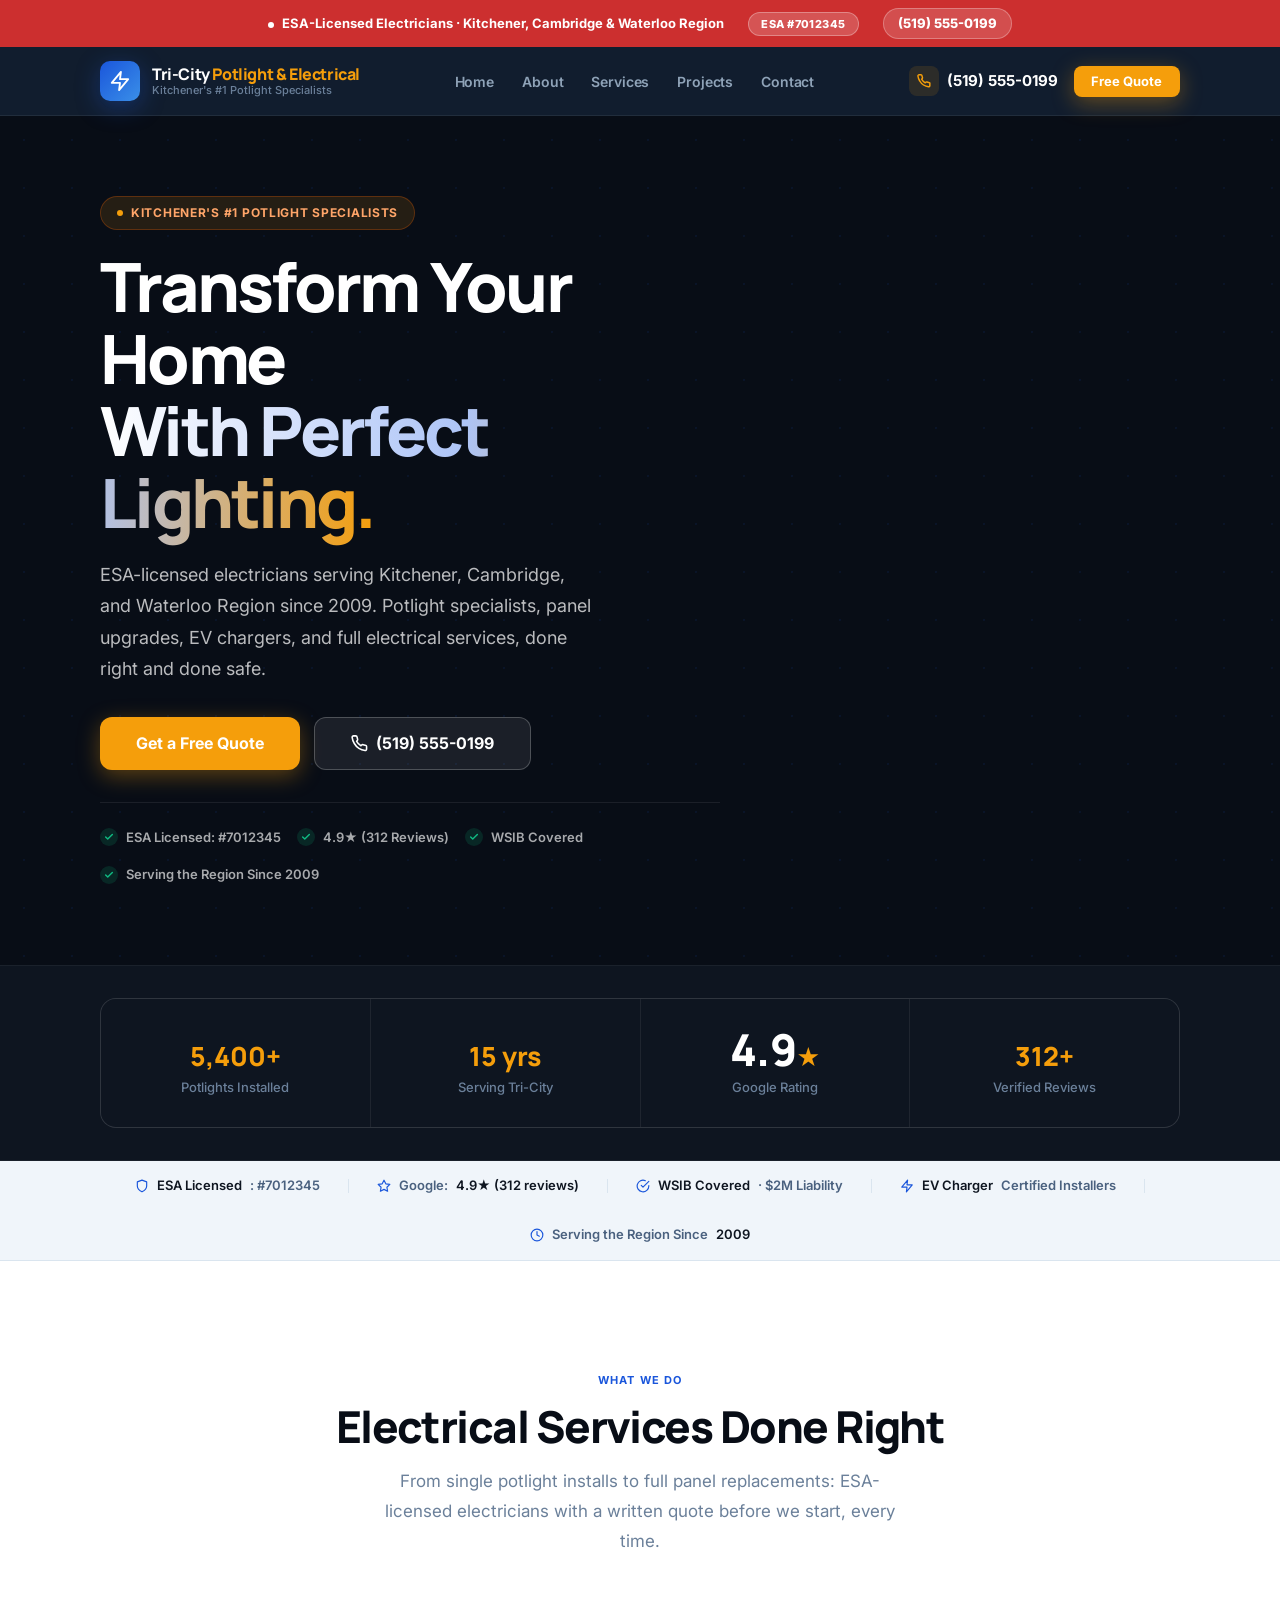
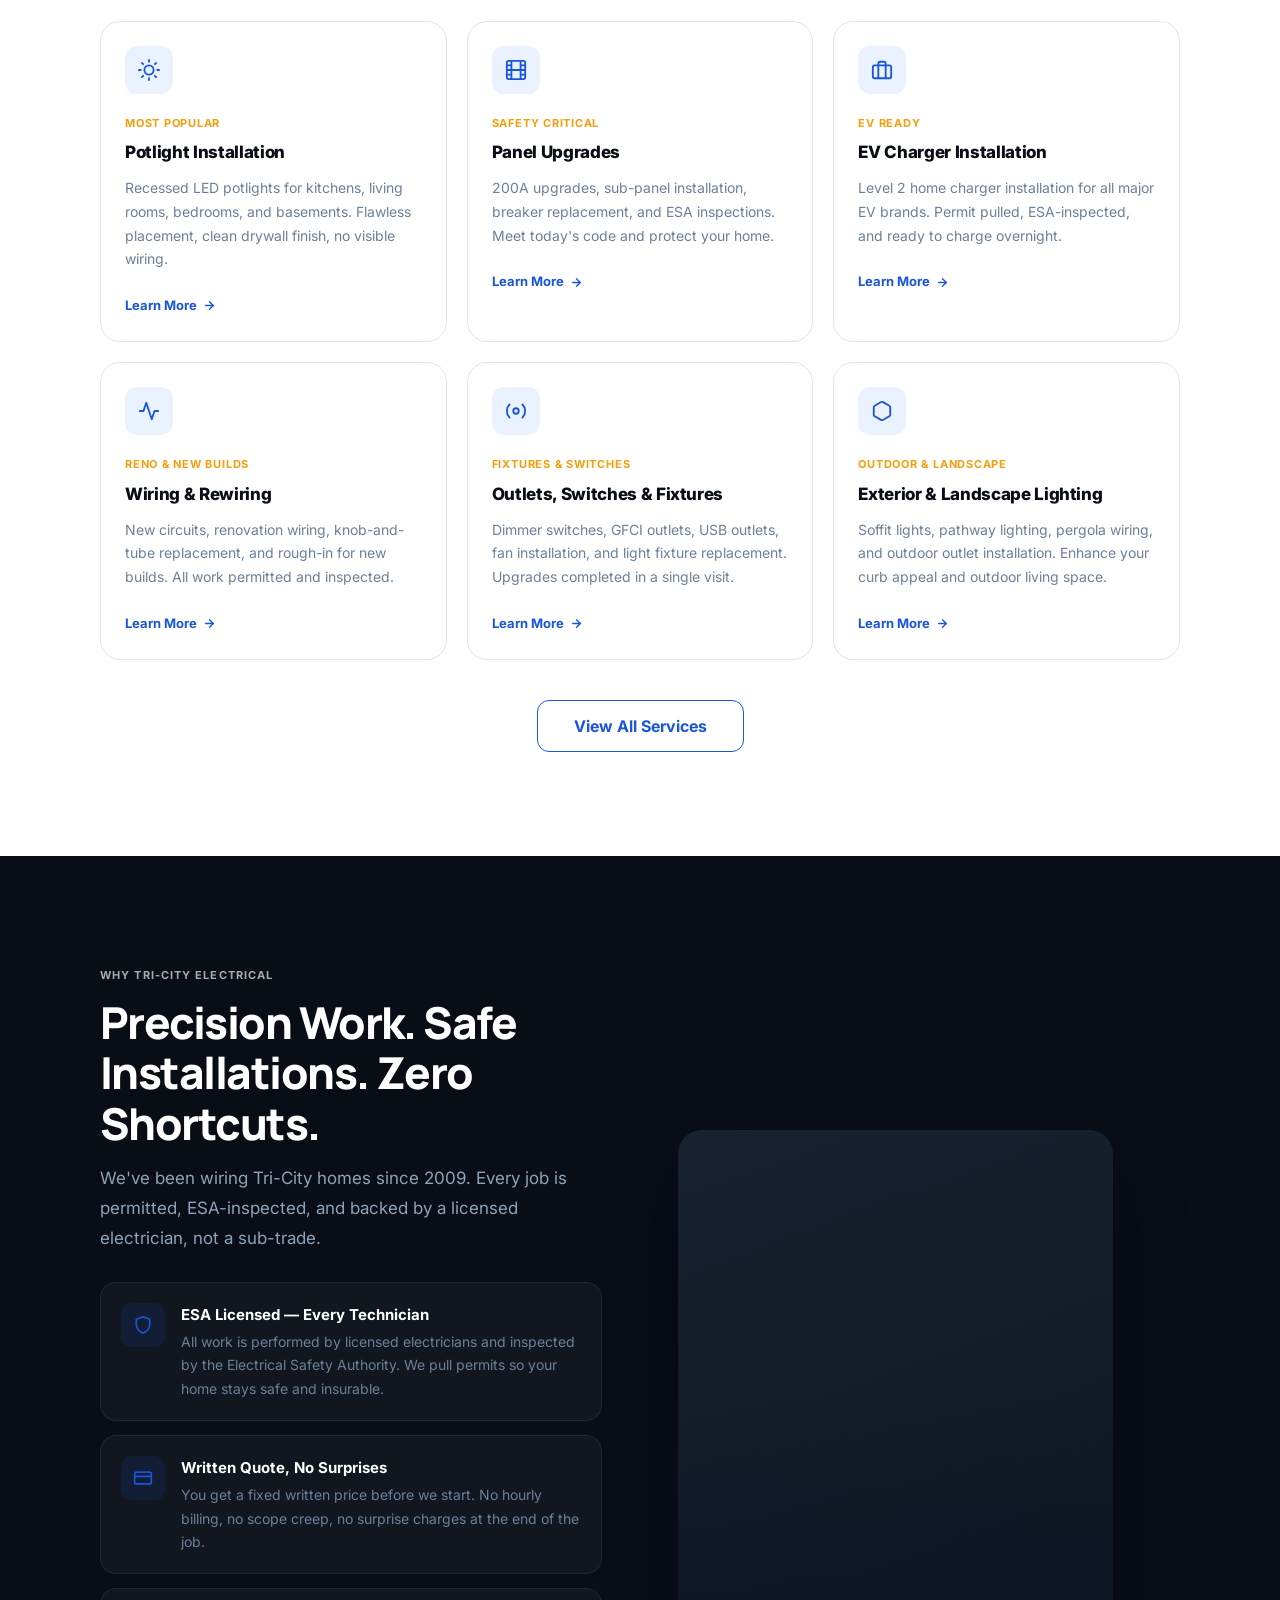
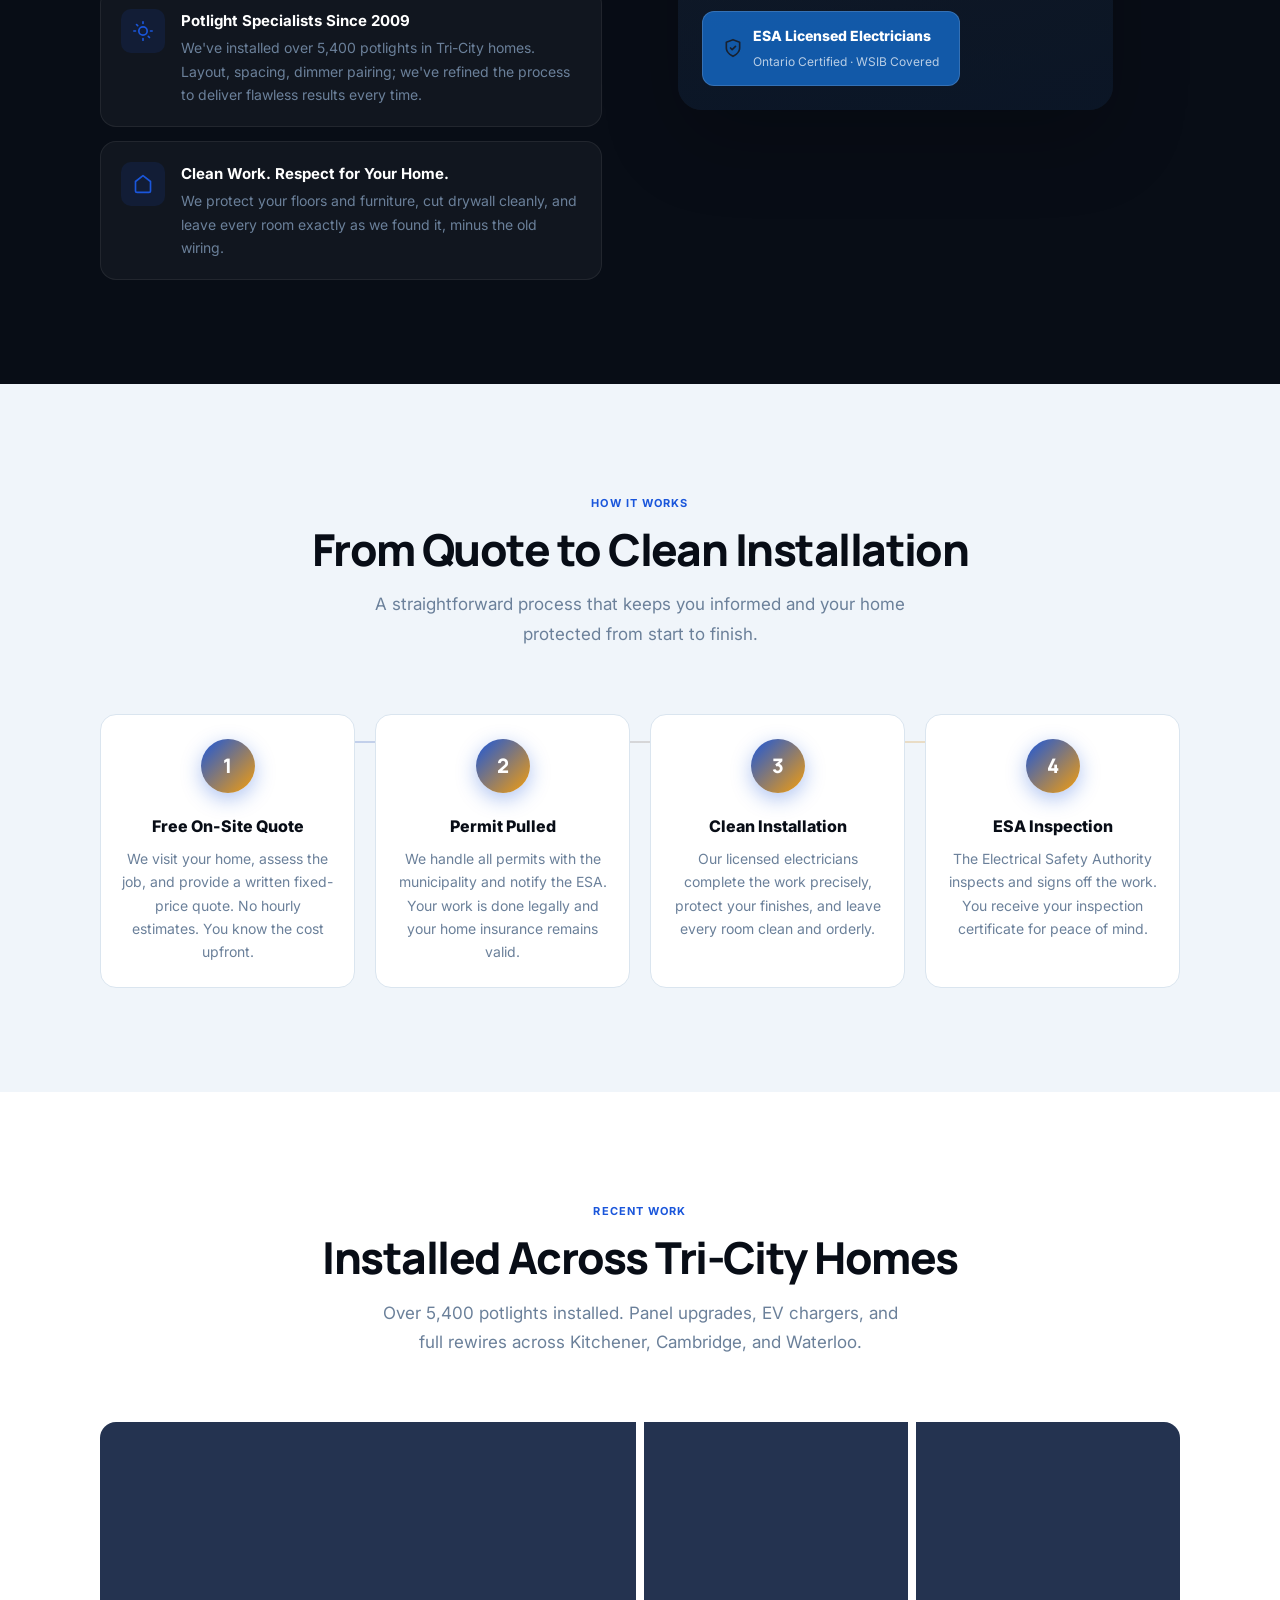
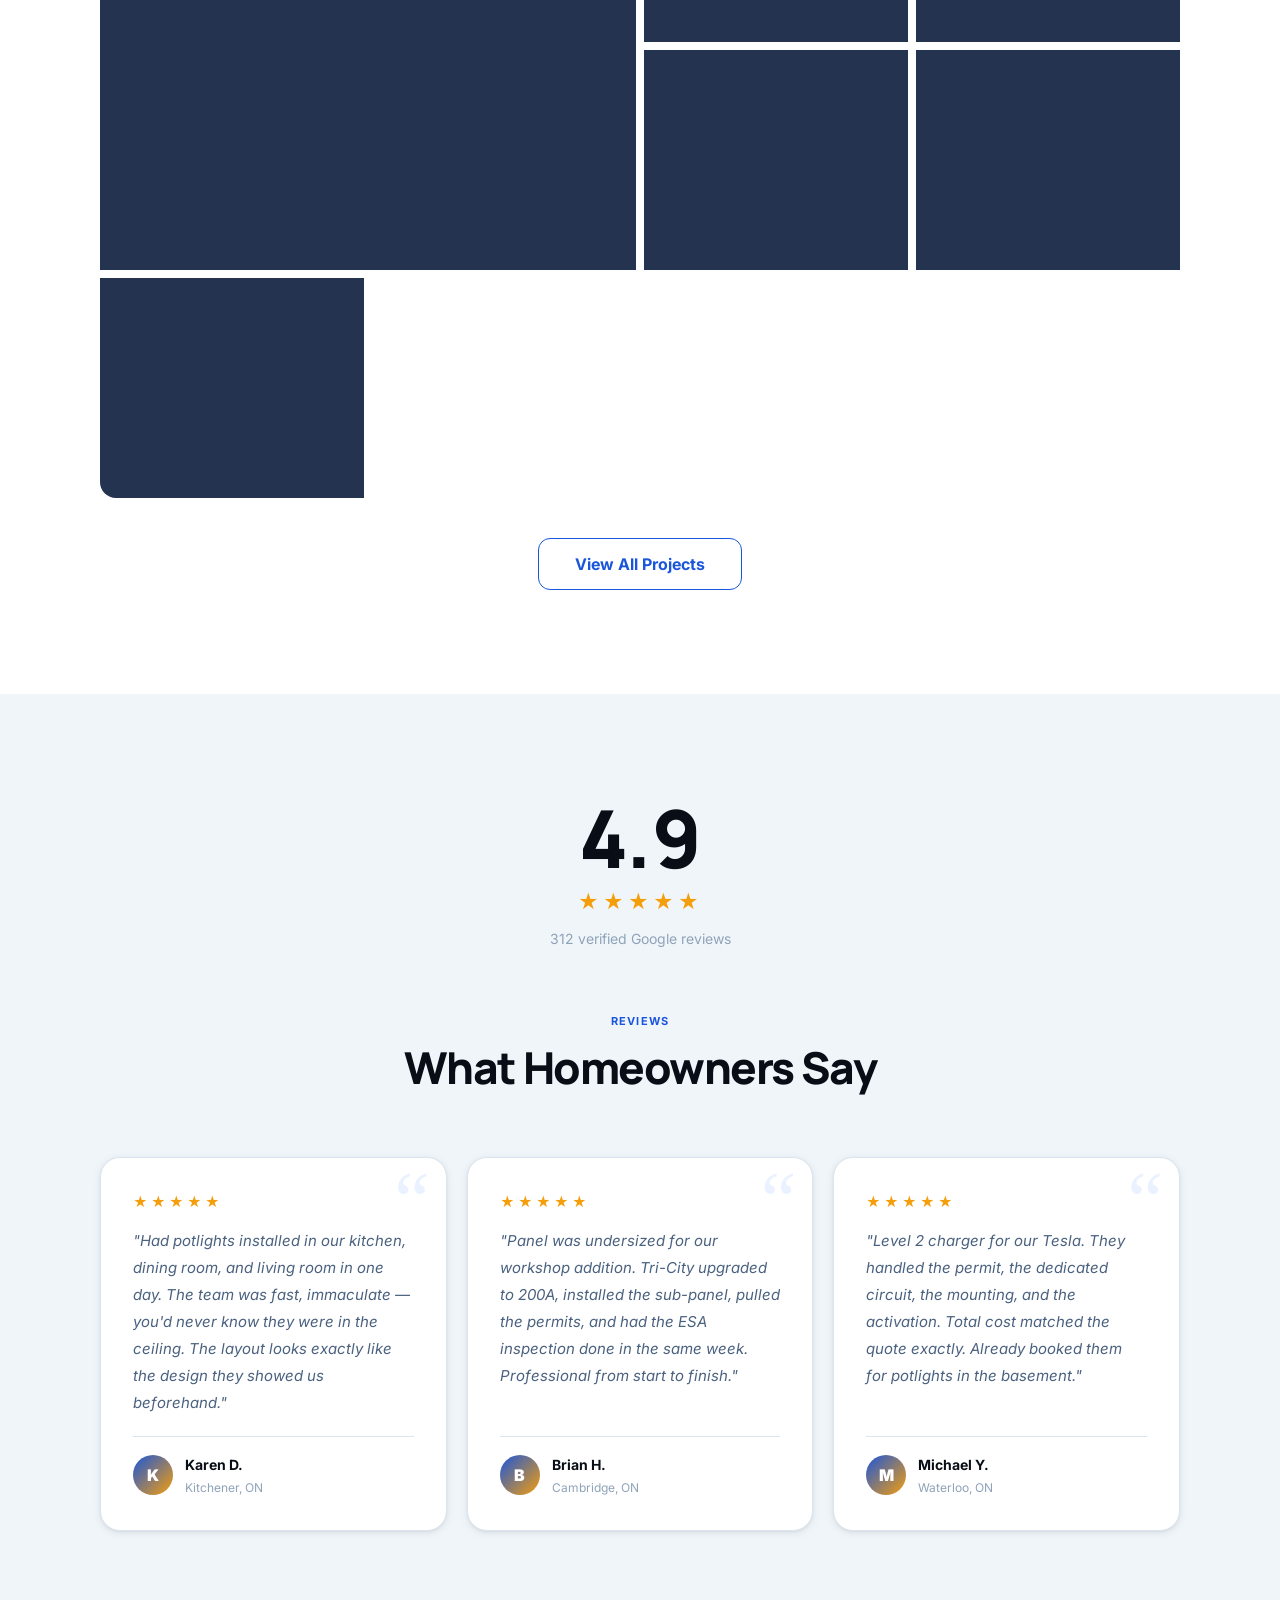
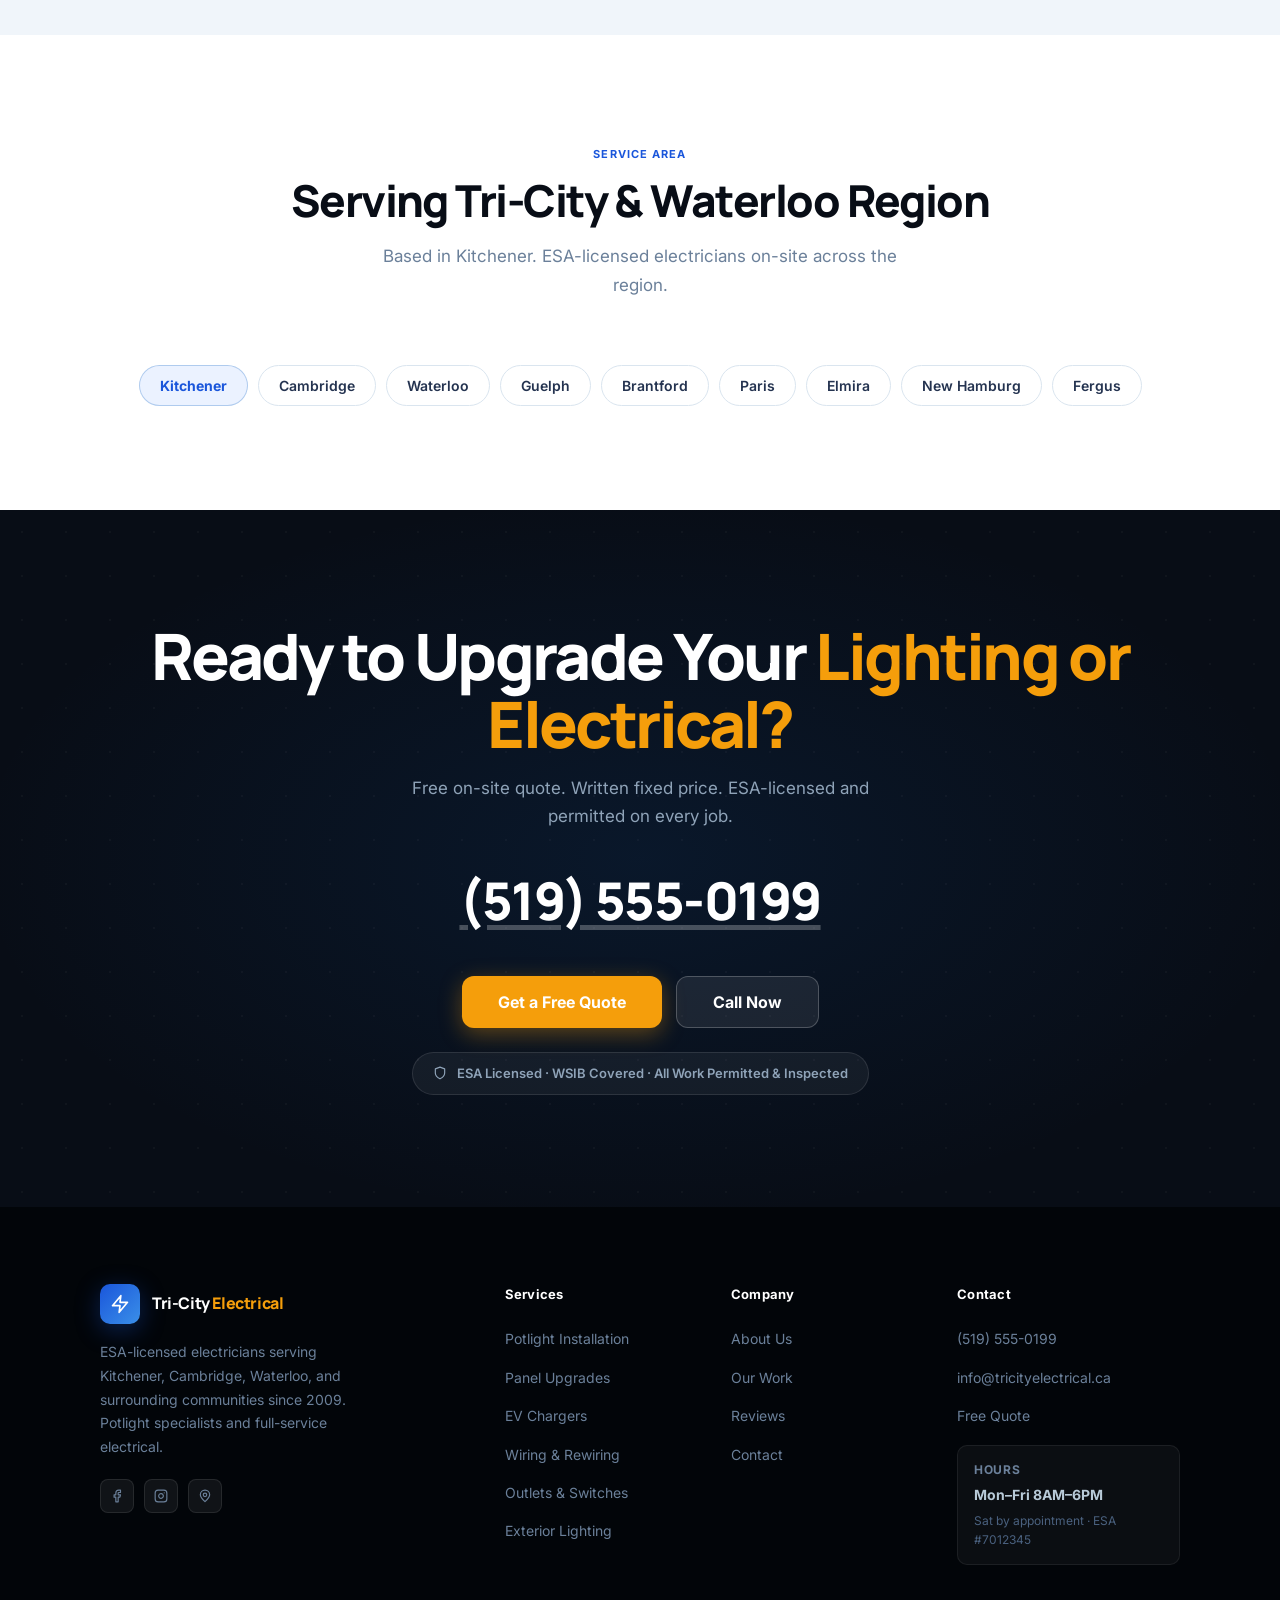
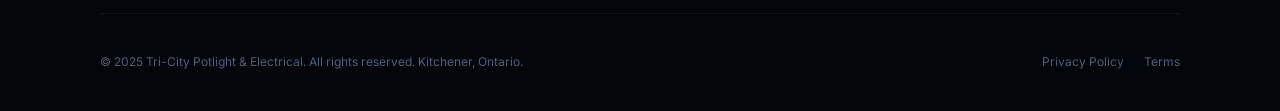
==== index.html @ fa6edc04 "content: reduce em dashes, remove cross-page duplicates" ====
<!DOCTYPE html>
<html lang="en">
<head>
  <meta charset="UTF-8" />
  <meta name="viewport" content="width=device-width, initial-scale=1.0" />
  <meta name="description" content="Tri-City Potlight &amp; Electrical — Kitchener's #1 potlight specialists. ESA-licensed electricians for potlights, panel upgrades, EV chargers, and wiring. Call (519) 555-0199." />
  <meta name="theme-color" content="#080D16" />
  <link rel="canonical" href="https://grandriverdigital.github.io/tri-city-electrical-demo/" />
  <title>Tri-City Potlight &amp; Electrical | Kitchener's #1 Potlight Specialists</title>
  <link rel="preconnect" href="https://fonts.googleapis.com" />
  <link rel="preconnect" href="https://fonts.gstatic.com" crossorigin />
  <link rel="preload" as="style" href="https://fonts.googleapis.com/css2?family=Manrope:wght@600;700;800;900&family=Inter:wght@400;500;600;700&display=swap" />
  <link rel="stylesheet" href="https://fonts.googleapis.com/css2?family=Manrope:wght@600;700;800;900&family=Inter:wght@400;500;600;700&display=swap" media="print" onload="this.media='all'" />
  <noscript><link rel="stylesheet" href="https://fonts.googleapis.com/css2?family=Manrope:wght@600;700;800;900&family=Inter:wght@400;500;600;700&display=swap" /></noscript>
  <link rel="stylesheet" href="styles.css" />
  <script type="application/ld+json">{"@context":"https://schema.org","@type":"Electrician","name":"Tri-City Potlight & Electrical","telephone":"(519) 555-0199","email":"info@tricityelectrical.ca","address":{"@type":"PostalAddress","addressLocality":"Kitchener","addressRegion":"ON","addressCountry":"CA"},"foundingDate":"2009","openingHours":"Mo-Fr 08:00-18:00","aggregateRating":{"@type":"AggregateRating","ratingValue":"4.9","reviewCount":"312","bestRating":"5"}}</script>
</head>
<body>
  <a href="#main" class="skip-link">Skip to main content</a>
  <div class="topbar" role="region" aria-label="Contact and certifications">
    <span><span class="topbar__dot" aria-hidden="true"></span><strong>ESA-Licensed Electricians · Kitchener, Cambridge &amp; Waterloo Region</strong></span>
    <span class="topbar__pill">ESA #7012345</span>
    <a href="tel:5195550199" class="topbar__link">(519) 555-0199</a>
  </div>
  <header class="header" id="header">
    <div class="container header__inner">
      <a href="./" class="logo" aria-label="Tri-City Potlight & Electrical — home">
        <div class="logo__mark" aria-hidden="true">
          <svg width="22" height="22" viewBox="0 0 24 24" fill="none" stroke="currentColor" stroke-width="2" stroke-linecap="round" stroke-linejoin="round"><polygon points="13 2 3 14 12 14 11 22 21 10 12 10 13 2"/></svg>
        </div>
        <div class="logo__text">
          <div class="logo__name">Tri-City <span>Potlight &amp; Electrical</span></div>
          <div class="logo__tagline">Kitchener's #1 Potlight Specialists</div>
        </div>
      </a>
      <nav class="nav" id="nav" aria-label="Main navigation">
        <ul class="nav__list" role="list">
          <li><a href="./" class="nav__link">Home</a></li>
          <li><a href="about/" class="nav__link">About</a></li>
          <li><a href="services/" class="nav__link">Services</a></li>
          <li><a href="projects/" class="nav__link">Projects</a></li>
          <li><a href="contact/" class="nav__link">Contact</a></li>
        </ul>
        <a href="contact/" class="nav__mobile-cta">Get a Free Quote</a>
      </nav>
      <div class="header__right">
        <a href="tel:5195550199" class="header__phone">
          <span class="header__phone-icon" aria-hidden="true"><svg width="14" height="14" viewBox="0 0 24 24" fill="none" stroke="currentColor" stroke-width="2.5" stroke-linecap="round" stroke-linejoin="round"><path d="M22 16.92v3a2 2 0 0 1-2.18 2 19.79 19.79 0 0 1-8.63-3.07A19.5 19.5 0 0 1 4.69 12 19.79 19.79 0 0 1 1.61 3.44 2 2 0 0 1 3.6 1.27h3a2 2 0 0 1 2 1.72c.127.96.361 1.9.7 2.81a2 2 0 0 1-.45 2.11L7.91 8.94a16 16 0 0 0 6.16 6.16l.94-.94a2 2 0 0 1 2.11-.45c.907.339 1.85.573 2.81.7A2 2 0 0 1 22 16.92z"/></svg></span>
          (519) 555-0199
        </a>
        <a href="contact/" class="btn btn--accent btn--sm">Free Quote</a>
      </div>
      <button class="nav-toggle" id="navToggle" aria-label="Open navigation" aria-expanded="false" aria-controls="nav">
        <span class="nav-toggle__bar"></span><span class="nav-toggle__bar"></span><span class="nav-toggle__bar"></span>
      </button>
    </div>
  </header>

  <main id="main">

    <!-- HERO -->
    <section aria-labelledby="hero-h" style="position:relative;min-height:clamp(560px,88vh,820px);display:flex;align-items:center;overflow:hidden;">
      <div style="position:absolute;inset:0;background:var(--ink-900);">
        <img src="https://images.unsplash.com/photo-1565193566173-7a0ee3dbe261?auto=format&fit=crop&w=1600&q=80" alt="Modern kitchen with recessed potlights installed" style="width:100%;height:100%;object-fit:cover;opacity:.35;" loading="eager" fetchpriority="high" onerror="this.style.display='none'" />
        <div style="position:absolute;inset:0;background:linear-gradient(90deg,rgba(8,13,22,.95) 0%,rgba(8,13,22,.65) 55%,rgba(8,13,22,.28) 100%),linear-gradient(0deg,rgba(8,13,22,.8) 0%,transparent 50%);"></div>
        <div style="position:absolute;inset:0;background-image:radial-gradient(circle,rgba(26,86,219,.09) 1px,transparent 1px);background-size:48px 48px;"></div>
      </div>
      <div class="container" style="position:relative;z-index:2;padding-block:clamp(3rem,8vw,5rem);width:100%;">
        <div style="max-width:620px;">
          <div class="page-hero__badge ha t1">
            <span style="width:6px;height:6px;background:var(--a);border-radius:50%;display:inline-block;" aria-hidden="true"></span>
            Kitchener's #1 Potlight Specialists
          </div>
          <h1 id="hero-h" class="ha t2" style="font-family:var(--fd);font-size:clamp(2.25rem,5.8vw,4.25rem);font-weight:900;color:#fff;line-height:1.06;letter-spacing:-.04em;margin-bottom:1.25rem;">
            Transform Your Home<br>
            <span style="background:linear-gradient(90deg,#fff 0%,#adc4f7 55%,var(--a) 100%);-webkit-background-clip:text;-webkit-text-fill-color:transparent;background-clip:text;">With Perfect Lighting.</span>
          </h1>
          <p class="ha t3" style="font-size:clamp(1rem,2vw,1.125rem);color:rgba(255,255,255,.72);line-height:1.75;max-width:500px;margin-bottom:2rem;">ESA-licensed electricians serving Kitchener, Cambridge, and Waterloo Region since 2009. Potlight specialists, panel upgrades, EV chargers, and full electrical services, done right and done safe.</p>
          <div class="ha t4 hero__ctas" style="display:flex;flex-wrap:wrap;gap:.875rem;margin-bottom:2rem;">
            <a href="contact/" class="btn btn--accent btn--lg">Get a Free Quote</a>
            <a href="tel:5195550199" class="btn btn--ghost btn--lg">
              <svg width="17" height="17" viewBox="0 0 24 24" fill="none" stroke="currentColor" stroke-width="2.2" stroke-linecap="round" stroke-linejoin="round" aria-hidden="true"><path d="M22 16.92v3a2 2 0 0 1-2.18 2 19.79 19.79 0 0 1-8.63-3.07A19.5 19.5 0 0 1 4.69 12 19.79 19.79 0 0 1 1.61 3.44 2 2 0 0 1 3.6 1.27h3a2 2 0 0 1 2 1.72c.127.96.361 1.9.7 2.81a2 2 0 0 1-.45 2.11L7.91 8.94a16 16 0 0 0 6.16 6.16l.94-.94a2 2 0 0 1 2.11-.45c.907.339 1.85.573 2.81.7A2 2 0 0 1 22 16.92z"/></svg>
              (519) 555-0199
            </a>
          </div>
          <div class="ha t5" style="display:flex;flex-wrap:wrap;gap:1rem;padding-top:1.5rem;border-top:1px solid rgba(255,255,255,.08);">
            <span style="display:flex;align-items:center;gap:.5rem;font-size:.8125rem;font-weight:600;color:rgba(255,255,255,.65);"><span style="width:18px;height:18px;background:rgba(16,185,129,.15);border-radius:50%;display:flex;align-items:center;justify-content:center;flex-shrink:0;" aria-hidden="true"><svg width="10" height="10" viewBox="0 0 24 24" fill="none" stroke="var(--green)" stroke-width="3.5" stroke-linecap="round" stroke-linejoin="round"><polyline points="20 6 9 17 4 12"/></svg></span>ESA Licensed: #7012345</span>
            <span style="display:flex;align-items:center;gap:.5rem;font-size:.8125rem;font-weight:600;color:rgba(255,255,255,.65);"><span style="width:18px;height:18px;background:rgba(16,185,129,.15);border-radius:50%;display:flex;align-items:center;justify-content:center;flex-shrink:0;" aria-hidden="true"><svg width="10" height="10" viewBox="0 0 24 24" fill="none" stroke="var(--green)" stroke-width="3.5" stroke-linecap="round" stroke-linejoin="round"><polyline points="20 6 9 17 4 12"/></svg></span>4.9&#9733; (312 Reviews)</span>
            <span style="display:flex;align-items:center;gap:.5rem;font-size:.8125rem;font-weight:600;color:rgba(255,255,255,.65);"><span style="width:18px;height:18px;background:rgba(16,185,129,.15);border-radius:50%;display:flex;align-items:center;justify-content:center;flex-shrink:0;" aria-hidden="true"><svg width="10" height="10" viewBox="0 0 24 24" fill="none" stroke="var(--green)" stroke-width="3.5" stroke-linecap="round" stroke-linejoin="round"><polyline points="20 6 9 17 4 12"/></svg></span>WSIB Covered</span>
            <span style="display:flex;align-items:center;gap:.5rem;font-size:.8125rem;font-weight:600;color:rgba(255,255,255,.65);"><span style="width:18px;height:18px;background:rgba(16,185,129,.15);border-radius:50%;display:flex;align-items:center;justify-content:center;flex-shrink:0;" aria-hidden="true"><svg width="10" height="10" viewBox="0 0 24 24" fill="none" stroke="var(--green)" stroke-width="3.5" stroke-linecap="round" stroke-linejoin="round"><polyline points="20 6 9 17 4 12"/></svg></span>Serving the Region Since 2009</span>
          </div>
        </div>
      </div>
    </section>

    <!-- STATS -->
    <div class="stats-bar" role="region" aria-label="Company statistics">
      <div class="container">
        <div class="stats-grid">
          <div class="stat-box"><div class="stat-num"><span data-count="5400" data-suffix="+">5,400+</span></div><div class="stat-label">Potlights Installed</div></div>
          <div class="stat-box"><div class="stat-num"><span data-count="15" data-suffix=" yrs">15 yrs</span></div><div class="stat-label">Serving Tri-City</div></div>
          <div class="stat-box"><div class="stat-num">4.9<span>&#9733;</span></div><div class="stat-label">Google Rating</div></div>
          <div class="stat-box"><div class="stat-num"><span data-count="312" data-suffix="+">312+</span></div><div class="stat-label">Verified Reviews</div></div>
        </div>
      </div>
    </div>

    <!-- TRUST BAR -->
    <div class="trust-bar" role="region" aria-label="Certifications">
      <div class="trust-bar__items">
        <div class="trust-item"><span class="trust-item__icon" aria-hidden="true"><svg width="14" height="14" viewBox="0 0 24 24" fill="none" stroke="currentColor" stroke-width="2" stroke-linecap="round" stroke-linejoin="round"><path d="M12 22s8-4 8-10V5l-8-3-8 3v7c0 6 8 10 8 10z"/></svg></span><em>ESA Licensed</em>: #7012345</div>
        <div class="trust-sep" aria-hidden="true"></div>
        <div class="trust-item"><span class="trust-item__icon" aria-hidden="true"><svg width="14" height="14" viewBox="0 0 24 24" fill="none" stroke="currentColor" stroke-width="2" stroke-linecap="round" stroke-linejoin="round"><polygon points="12 2 15.09 8.26 22 9.27 17 14.14 18.18 21.02 12 17.77 5.82 21.02 7 14.14 2 9.27 8.91 8.26 12 2"/></svg></span>Google: <em>4.9&#9733; (312 reviews)</em></div>
        <div class="trust-sep" aria-hidden="true"></div>
        <div class="trust-item"><span class="trust-item__icon" aria-hidden="true"><svg width="14" height="14" viewBox="0 0 24 24" fill="none" stroke="currentColor" stroke-width="2" stroke-linecap="round" stroke-linejoin="round"><path d="M22 11.08V12a10 10 0 1 1-5.93-9.14"/><polyline points="22 4 12 14.01 9 11.01"/></svg></span><em>WSIB Covered</em> · $2M Liability</div>
        <div class="trust-sep" aria-hidden="true"></div>
        <div class="trust-item"><span class="trust-item__icon" aria-hidden="true"><svg width="14" height="14" viewBox="0 0 24 24" fill="none" stroke="currentColor" stroke-width="2" stroke-linecap="round" stroke-linejoin="round"><polygon points="13 2 3 14 12 14 11 22 21 10 12 10 13 2"/></svg></span><em>EV Charger</em> Certified Installers</div>
        <div class="trust-sep" aria-hidden="true"></div>
        <div class="trust-item"><span class="trust-item__icon" aria-hidden="true"><svg width="14" height="14" viewBox="0 0 24 24" fill="none" stroke="currentColor" stroke-width="2" stroke-linecap="round" stroke-linejoin="round"><circle cx="12" cy="12" r="10"/><polyline points="12 6 12 12 16 14"/></svg></span>Serving the Region Since <em>2009</em></div>
      </div>
    </div>

    <!-- SERVICES PREVIEW -->
    <section class="section" aria-labelledby="svc-h">
      <div class="container">
        <div class="section-header sr">
          <div class="eyebrow">What We Do</div>
          <h2 class="section-heading" id="svc-h">Electrical Services Done Right</h2>
          <p class="section-sub section-sub--center">From single potlight installs to full panel replacements: ESA-licensed electricians with a written quote before we start, every time.</p>
        </div>
        <div class="services-grid" role="list">
          <div class="svc-card sr d1" role="listitem"><div class="svc-card__body">
            <div class="svc-card__icon" aria-hidden="true"><svg width="22" height="22" viewBox="0 0 24 24" fill="none" stroke="currentColor" stroke-width="2" stroke-linecap="round" stroke-linejoin="round"><circle cx="12" cy="12" r="5"/><path d="M12 1v2M12 21v2M4.22 4.22l1.42 1.42M18.36 18.36l1.42 1.42M1 12h2M21 12h2M4.22 19.78l1.42-1.42M18.36 5.64l1.42-1.42"/></svg></div>
            <div class="svc-card__badge">Most Popular</div>
            <h3>Potlight Installation</h3>
            <p>Recessed LED potlights for kitchens, living rooms, bedrooms, and basements. Flawless placement, clean drywall finish, no visible wiring.</p>
            <a href="services/#potlights" class="svc-card__link">Learn More <svg width="13" height="13" viewBox="0 0 24 24" fill="none" stroke="currentColor" stroke-width="2.5" stroke-linecap="round" stroke-linejoin="round" aria-hidden="true"><line x1="5" y1="12" x2="19" y2="12"/><polyline points="12 5 19 12 12 19"/></svg></a>
          </div></div>
          <div class="svc-card sr d2" role="listitem"><div class="svc-card__body">
            <div class="svc-card__icon" aria-hidden="true"><svg width="22" height="22" viewBox="0 0 24 24" fill="none" stroke="currentColor" stroke-width="2" stroke-linecap="round" stroke-linejoin="round"><rect x="2" y="2" width="20" height="20" rx="2"/><path d="M7 2v20M17 2v20M2 12h20M2 7h5M17 7h5M2 17h5M17 17h5"/></svg></div>
            <div class="svc-card__badge">Safety Critical</div>
            <h3>Panel Upgrades</h3>
            <p>200A upgrades, sub-panel installation, breaker replacement, and ESA inspections. Meet today's code and protect your home.</p>
            <a href="services/#panels" class="svc-card__link">Learn More <svg width="13" height="13" viewBox="0 0 24 24" fill="none" stroke="currentColor" stroke-width="2.5" stroke-linecap="round" stroke-linejoin="round" aria-hidden="true"><line x1="5" y1="12" x2="19" y2="12"/><polyline points="12 5 19 12 12 19"/></svg></a>
          </div></div>
          <div class="svc-card sr d3" role="listitem"><div class="svc-card__body">
            <div class="svc-card__icon" aria-hidden="true"><svg width="22" height="22" viewBox="0 0 24 24" fill="none" stroke="currentColor" stroke-width="2" stroke-linecap="round" stroke-linejoin="round"><rect x="2" y="7" width="20" height="14" rx="2"/><path d="M16 21V5a2 2 0 0 0-2-2h-4a2 2 0 0 0-2 2v16"/></svg></div>
            <div class="svc-card__badge">EV Ready</div>
            <h3>EV Charger Installation</h3>
            <p>Level 2 home charger installation for all major EV brands. Permit pulled, ESA-inspected, and ready to charge overnight.</p>
            <a href="services/#ev-chargers" class="svc-card__link">Learn More <svg width="13" height="13" viewBox="0 0 24 24" fill="none" stroke="currentColor" stroke-width="2.5" stroke-linecap="round" stroke-linejoin="round" aria-hidden="true"><line x1="5" y1="12" x2="19" y2="12"/><polyline points="12 5 19 12 12 19"/></svg></a>
          </div></div>
          <div class="svc-card sr d1" role="listitem"><div class="svc-card__body">
            <div class="svc-card__icon" aria-hidden="true"><svg width="22" height="22" viewBox="0 0 24 24" fill="none" stroke="currentColor" stroke-width="2" stroke-linecap="round" stroke-linejoin="round"><polyline points="22 12 18 12 15 21 9 3 6 12 2 12"/></svg></div>
            <div class="svc-card__badge">Reno &amp; New Builds</div>
            <h3>Wiring &amp; Rewiring</h3>
            <p>New circuits, renovation wiring, knob-and-tube replacement, and rough-in for new builds. All work permitted and inspected.</p>
            <a href="services/#wiring" class="svc-card__link">Learn More <svg width="13" height="13" viewBox="0 0 24 24" fill="none" stroke="currentColor" stroke-width="2.5" stroke-linecap="round" stroke-linejoin="round" aria-hidden="true"><line x1="5" y1="12" x2="19" y2="12"/><polyline points="12 5 19 12 12 19"/></svg></a>
          </div></div>
          <div class="svc-card sr d2" role="listitem"><div class="svc-card__body">
            <div class="svc-card__icon" aria-hidden="true"><svg width="22" height="22" viewBox="0 0 24 24" fill="none" stroke="currentColor" stroke-width="2" stroke-linecap="round" stroke-linejoin="round"><circle cx="12" cy="12" r="3"/><path d="M19.07 4.93a10 10 0 0 1 0 14.14M4.93 4.93a10 10 0 0 0 0 14.14"/></svg></div>
            <div class="svc-card__badge">Fixtures &amp; Switches</div>
            <h3>Outlets, Switches &amp; Fixtures</h3>
            <p>Dimmer switches, GFCI outlets, USB outlets, fan installation, and light fixture replacement. Upgrades completed in a single visit.</p>
            <a href="services/#outlets" class="svc-card__link">Learn More <svg width="13" height="13" viewBox="0 0 24 24" fill="none" stroke="currentColor" stroke-width="2.5" stroke-linecap="round" stroke-linejoin="round" aria-hidden="true"><line x1="5" y1="12" x2="19" y2="12"/><polyline points="12 5 19 12 12 19"/></svg></a>
          </div></div>
          <div class="svc-card sr d3" role="listitem"><div class="svc-card__body">
            <div class="svc-card__icon" aria-hidden="true"><svg width="22" height="22" viewBox="0 0 24 24" fill="none" stroke="currentColor" stroke-width="2" stroke-linecap="round" stroke-linejoin="round"><path d="M21 16V8a2 2 0 0 0-1-1.73l-7-4a2 2 0 0 0-2 0l-7 4A2 2 0 0 0 3 8v8a2 2 0 0 0 1 1.73l7 4a2 2 0 0 0 2 0l7-4A2 2 0 0 0 21 16z"/></svg></div>
            <div class="svc-card__badge">Outdoor &amp; Landscape</div>
            <h3>Exterior &amp; Landscape Lighting</h3>
            <p>Soffit lights, pathway lighting, pergola wiring, and outdoor outlet installation. Enhance your curb appeal and outdoor living space.</p>
            <a href="services/#exterior" class="svc-card__link">Learn More <svg width="13" height="13" viewBox="0 0 24 24" fill="none" stroke="currentColor" stroke-width="2.5" stroke-linecap="round" stroke-linejoin="round" aria-hidden="true"><line x1="5" y1="12" x2="19" y2="12"/><polyline points="12 5 19 12 12 19"/></svg></a>
          </div></div>
        </div>
        <div style="text-align:center;margin-top:2.5rem;" class="sr">
          <a href="services/" class="btn btn--outline btn--lg">View All Services</a>
        </div>
      </div>
    </section>

    <!-- WHY US -->
    <section class="section section--dark" aria-labelledby="why-h">
      <div class="container">
        <div class="why-grid">
          <div>
            <div class="eyebrow eyebrow--lt">Why Tri-City Electrical</div>
            <h2 class="section-heading section-heading--lt sr" id="why-h">Precision Work. Safe Installations. Zero Shortcuts.</h2>
            <p class="section-sub section-sub--lt sr">We've been wiring Tri-City homes since 2009. Every job is permitted, ESA-inspected, and backed by a licensed electrician, not a sub-trade.</p>
            <div class="why-feats" role="list">
              <div class="why-feat sr d1" role="listitem"><div class="why-feat__icon" aria-hidden="true"><svg width="20" height="20" viewBox="0 0 24 24" fill="none" stroke="currentColor" stroke-width="2" stroke-linecap="round" stroke-linejoin="round"><path d="M12 22s8-4 8-10V5l-8-3-8 3v7c0 6 8 10 8 10z"/></svg></div><div><h4>ESA Licensed — Every Technician</h4><p>All work is performed by licensed electricians and inspected by the Electrical Safety Authority. We pull permits so your home stays safe and insurable.</p></div></div>
              <div class="why-feat sr d2" role="listitem"><div class="why-feat__icon" aria-hidden="true"><svg width="20" height="20" viewBox="0 0 24 24" fill="none" stroke="currentColor" stroke-width="2" stroke-linecap="round" stroke-linejoin="round"><rect x="2" y="5" width="20" height="14" rx="2"/><line x1="2" y1="10" x2="22" y2="10"/></svg></div><div><h4>Written Quote, No Surprises</h4><p>You get a fixed written price before we start. No hourly billing, no scope creep, no surprise charges at the end of the job.</p></div></div>
              <div class="why-feat sr d3" role="listitem"><div class="why-feat__icon" aria-hidden="true"><svg width="20" height="20" viewBox="0 0 24 24" fill="none" stroke="currentColor" stroke-width="2" stroke-linecap="round" stroke-linejoin="round"><circle cx="12" cy="12" r="5"/><path d="M12 1v2M12 21v2M4.22 4.22l1.42 1.42M18.36 18.36l1.42 1.42M1 12h2M21 12h2"/></svg></div><div><h4>Potlight Specialists Since 2009</h4><p>We've installed over 5,400 potlights in Tri-City homes. Layout, spacing, dimmer pairing; we've refined the process to deliver flawless results every time.</p></div></div>
              <div class="why-feat sr d4" role="listitem"><div class="why-feat__icon" aria-hidden="true"><svg width="20" height="20" viewBox="0 0 24 24" fill="none" stroke="currentColor" stroke-width="2" stroke-linecap="round" stroke-linejoin="round"><path d="M3 9l9-7 9 7v11a2 2 0 0 1-2 2H5a2 2 0 0 1-2-2z"/></svg></div><div><h4>Clean Work. Respect for Your Home.</h4><p>We protect your floors and furniture, cut drywall cleanly, and leave every room exactly as we found it, minus the old wiring.</p></div></div>
            </div>
          </div>
          <div class="why-img sr">
            <img src="https://images.unsplash.com/photo-1621905252507-b35492cc74b4?auto=format&fit=crop&w=700&q=80" alt="Tri-City electrician installing potlights" loading="lazy" onerror="this.style.display='none'" />
            <div class="why-img__overlay" aria-hidden="true"></div>
            <div class="why-img__foot">
              <div class="cred-badge">
                <svg width="20" height="20" viewBox="0 0 24 24" fill="none" stroke="currentColor" stroke-width="2" stroke-linecap="round" stroke-linejoin="round" aria-hidden="true"><path d="M12 22s8-4 8-10V5l-8-3-8 3v7c0 6 8 10 8 10z"/><polyline points="9 12 11 14 15 10"/></svg>
                <div><strong>ESA Licensed Electricians</strong><span>Ontario Certified · WSIB Covered</span></div>
              </div>
            </div>
          </div>
        </div>
      </div>
    </section>

    <!-- PROCESS -->
    <section class="section section--light" aria-labelledby="proc-h">
      <div class="container">
        <div class="section-header sr">
          <div class="eyebrow">How It Works</div>
          <h2 class="section-heading" id="proc-h">From Quote to Clean Installation</h2>
          <p class="section-sub section-sub--center">A straightforward process that keeps you informed and your home protected from start to finish.</p>
        </div>
        <div class="process-grid" role="list">
          <div class="proc-card sr d1" role="listitem"><div class="proc-card__num" aria-hidden="true">1</div><h4>Free On-Site Quote</h4><p>We visit your home, assess the job, and provide a written fixed-price quote. No hourly estimates. You know the cost upfront.</p></div>
          <div class="proc-card sr d2" role="listitem"><div class="proc-card__num" aria-hidden="true">2</div><h4>Permit Pulled</h4><p>We handle all permits with the municipality and notify the ESA. Your work is done legally and your home insurance remains valid.</p></div>
          <div class="proc-card sr d3" role="listitem"><div class="proc-card__num" aria-hidden="true">3</div><h4>Clean Installation</h4><p>Our licensed electricians complete the work precisely, protect your finishes, and leave every room clean and orderly.</p></div>
          <div class="proc-card sr d4" role="listitem"><div class="proc-card__num" aria-hidden="true">4</div><h4>ESA Inspection</h4><p>The Electrical Safety Authority inspects and signs off the work. You receive your inspection certificate for peace of mind.</p></div>
        </div>
      </div>
    </section>

    <!-- PROJECTS PREVIEW -->
    <section class="section" aria-labelledby="proj-h">
      <div class="container">
        <div class="section-header sr">
          <div class="eyebrow">Recent Work</div>
          <h2 class="section-heading" id="proj-h">Installed Across Tri-City Homes</h2>
          <p class="section-sub section-sub--center">Over 5,400 potlights installed. Panel upgrades, EV chargers, and full rewires across Kitchener, Cambridge, and Waterloo.</p>
        </div>
        <div class="gallery-grid sr" role="list" aria-label="Recent project photos">
          <div class="gallery-item g-wide g-tall" role="listitem"><img src="https://images.unsplash.com/photo-1565193566173-7a0ee3dbe261?auto=format&fit=crop&w=800&q=75" alt="Modern kitchen with recessed LED potlights" loading="lazy" onerror="this.closest('.gallery-item').style.background='var(--ink-600)';this.style.display='none'" /><div class="gallery-item__overlay" aria-hidden="true"><span class="gallery-item__tag">Kitchen Potlights</span></div></div>
          <div class="gallery-item" role="listitem"><img src="https://images.unsplash.com/photo-1558618666-fcd25c85cd64?auto=format&fit=crop&w=800&q=75" alt="Modern living room with recessed lighting" loading="lazy" onerror="this.closest('.gallery-item').style.background='var(--ink-600)';this.style.display='none'" /><div class="gallery-item__overlay" aria-hidden="true"><span class="gallery-item__tag">Living Room Lighting</span></div></div>
          <div class="gallery-item" role="listitem"><img src="https://images.unsplash.com/photo-1504328345606-18bbc8c9d7d1?auto=format&fit=crop&w=800&q=75" alt="Electrical panel upgrade" loading="lazy" onerror="this.closest('.gallery-item').style.background='var(--ink-600)';this.style.display='none'" /><div class="gallery-item__overlay" aria-hidden="true"><span class="gallery-item__tag">Panel Upgrade</span></div></div>
          <div class="gallery-item" role="listitem"><img src="https://images.unsplash.com/photo-1571170379706-e6e7d0b7e1cc?auto=format&fit=crop&w=800&q=75" alt="EV charger installed in garage" loading="lazy" onerror="this.closest('.gallery-item').style.background='var(--ink-600)';this.style.display='none'" /><div class="gallery-item__overlay" aria-hidden="true"><span class="gallery-item__tag">EV Charger Install</span></div></div>
          <div class="gallery-item" role="listitem"><img src="https://images.unsplash.com/photo-1556909114-f6e7ad7d3136?auto=format&fit=crop&w=800&q=75" alt="Dimmer switch and outlet installation" loading="lazy" onerror="this.closest('.gallery-item').style.background='var(--ink-600)';this.style.display='none'" /><div class="gallery-item__overlay" aria-hidden="true"><span class="gallery-item__tag">Smart Dimmer Install</span></div></div>
          <div class="gallery-item" role="listitem"><img src="https://images.unsplash.com/photo-1493809842364-78817add7ffb?auto=format&fit=crop&w=800&q=75" alt="Exterior soffit and landscape lighting" loading="lazy" onerror="this.closest('.gallery-item').style.background='var(--ink-600)';this.style.display='none'" /><div class="gallery-item__overlay" aria-hidden="true"><span class="gallery-item__tag">Exterior Lighting</span></div></div>
        </div>
        <div style="text-align:center;margin-top:2.5rem;" class="sr"><a href="projects/" class="btn btn--outline btn--lg">View All Projects</a></div>
      </div>
    </section>

    <!-- REVIEWS -->
    <section class="section section--light" aria-labelledby="rev-h">
      <div class="container">
        <div class="rev-agg sr"><div class="rev-agg__num">4.9</div><div class="rev-agg__stars" aria-hidden="true">&#9733;&#9733;&#9733;&#9733;&#9733;</div><div class="rev-agg__count">312 verified Google reviews</div></div>
        <div class="section-header sr"><div class="eyebrow">Reviews</div><h2 class="section-heading" id="rev-h">What Homeowners Say</h2></div>
        <div class="rev-grid" role="list">
          <div class="rev-card sr d1" role="listitem"><div class="rev-card__stars" aria-label="5 stars">&#9733;&#9733;&#9733;&#9733;&#9733;</div><p class="rev-card__text">"Had potlights installed in our kitchen, dining room, and living room in one day. The team was fast, immaculate — you'd never know they were in the ceiling. The layout looks exactly like the design they showed us beforehand."</p><div class="rev-card__author"><div class="rev-card__avatar" aria-hidden="true">K</div><div><div class="rev-card__name">Karen D.</div><div class="rev-card__loc">Kitchener, ON</div></div></div></div>
          <div class="rev-card sr d2" role="listitem"><div class="rev-card__stars" aria-label="5 stars">&#9733;&#9733;&#9733;&#9733;&#9733;</div><p class="rev-card__text">"Panel was undersized for our workshop addition. Tri-City upgraded to 200A, installed the sub-panel, pulled the permits, and had the ESA inspection done in the same week. Professional from start to finish."</p><div class="rev-card__author"><div class="rev-card__avatar" aria-hidden="true">B</div><div><div class="rev-card__name">Brian H.</div><div class="rev-card__loc">Cambridge, ON</div></div></div></div>
          <div class="rev-card sr d3" role="listitem"><div class="rev-card__stars" aria-label="5 stars">&#9733;&#9733;&#9733;&#9733;&#9733;</div><p class="rev-card__text">"Level 2 charger for our Tesla. They handled the permit, the dedicated circuit, the mounting, and the activation. Total cost matched the quote exactly. Already booked them for potlights in the basement."</p><div class="rev-card__author"><div class="rev-card__avatar" aria-hidden="true">M</div><div><div class="rev-card__name">Michael Y.</div><div class="rev-card__loc">Waterloo, ON</div></div></div></div>
        </div>
      </div>
    </section>

    <!-- SERVICE AREA -->
    <section class="section" aria-labelledby="area-h">
      <div class="container">
        <div class="section-header sr"><div class="eyebrow">Service Area</div><h2 class="section-heading" id="area-h">Serving Tri-City &amp; Waterloo Region</h2><p class="section-sub section-sub--center">Based in Kitchener. ESA-licensed electricians on-site across the region.</p></div>
        <div class="area-chips sr" role="list">
          <span class="area-chip area-chip--prime" role="listitem">Kitchener</span>
          <span class="area-chip" role="listitem">Cambridge</span>
          <span class="area-chip" role="listitem">Waterloo</span>
          <span class="area-chip" role="listitem">Guelph</span>
          <span class="area-chip" role="listitem">Brantford</span>
          <span class="area-chip" role="listitem">Paris</span>
          <span class="area-chip" role="listitem">Elmira</span>
          <span class="area-chip" role="listitem">New Hamburg</span>
          <span class="area-chip" role="listitem">Fergus</span>
        </div>
      </div>
    </section>

    <!-- CTA -->
    <section class="final-cta" aria-labelledby="cta-h">
      <div class="container"><div class="final-cta__inner">
        <h2 class="sr" id="cta-h">Ready to Upgrade Your <span>Lighting or Electrical?</span></h2>
        <p class="sr">Free on-site quote. Written fixed price. ESA-licensed and permitted on every job.</p>
        <a href="tel:5195550199" class="final-cta__phone sr">(519) 555-0199</a>
        <div class="final-cta__btns sr">
          <a href="contact/" class="btn btn--accent btn--lg">Get a Free Quote</a>
          <a href="tel:5195550199" class="btn btn--ghost btn--lg">Call Now</a>
        </div>
        <div class="cert-pill sr"><svg width="14" height="14" viewBox="0 0 24 24" fill="none" stroke="currentColor" stroke-width="2" stroke-linecap="round" stroke-linejoin="round" aria-hidden="true"><path d="M12 22s8-4 8-10V5l-8-3-8 3v7c0 6 8 10 8 10z"/></svg>ESA Licensed · WSIB Covered · All Work Permitted &amp; Inspected</div>
      </div></div>
    </section>

  </main>

  <!-- FOOTER -->
  <footer class="footer" aria-label="Site footer">
    <div class="container">
      <div class="footer__grid">
        <div class="footer__brand">
          <a href="./" class="logo" aria-label="Tri-City Potlight & Electrical — home">
            <div class="logo__mark" aria-hidden="true"><svg width="20" height="20" viewBox="0 0 24 24" fill="none" stroke="currentColor" stroke-width="2" stroke-linecap="round" stroke-linejoin="round"><polygon points="13 2 3 14 12 14 11 22 21 10 12 10 13 2"/></svg></div>
            <div class="logo__text"><div class="logo__name">Tri-City <span>Electrical</span></div></div>
          </a>
          <p>ESA-licensed electricians serving Kitchener, Cambridge, Waterloo, and surrounding communities since 2009. Potlight specialists and full-service electrical.</p>
          <div class="footer__socials" aria-label="Social media">
            <a href="#" class="footer__soc" aria-label="Facebook"><svg width="14" height="14" viewBox="0 0 24 24" fill="none" stroke="currentColor" stroke-width="2" stroke-linecap="round" stroke-linejoin="round"><path d="M18 2h-3a5 5 0 0 0-5 5v3H7v4h3v8h4v-8h3l1-4h-4V7a1 1 0 0 1 1-1h3z"/></svg></a>
            <a href="#" class="footer__soc" aria-label="Instagram"><svg width="14" height="14" viewBox="0 0 24 24" fill="none" stroke="currentColor" stroke-width="2" stroke-linecap="round" stroke-linejoin="round"><rect x="2" y="2" width="20" height="20" rx="5" ry="5"/><path d="M16 11.37A4 4 0 1 1 12.63 8 4 4 0 0 1 16 11.37z"/><line x1="17.5" y1="6.5" x2="17.51" y2="6.5"/></svg></a>
            <a href="#" class="footer__soc" aria-label="Google Maps"><svg width="14" height="14" viewBox="0 0 24 24" fill="none" stroke="currentColor" stroke-width="2" stroke-linecap="round" stroke-linejoin="round"><circle cx="12" cy="10" r="3"/><path d="M12 21.7C17.3 17 20 13 20 10a8 8 0 1 0-16 0c0 3 2.7 6.9 8 11.7z"/></svg></a>
          </div>
        </div>
        <div class="footer__col"><h5>Services</h5><ul><li><a href="services/#potlights">Potlight Installation</a></li><li><a href="services/#panels">Panel Upgrades</a></li><li><a href="services/#ev-chargers">EV Chargers</a></li><li><a href="services/#wiring">Wiring &amp; Rewiring</a></li><li><a href="services/#outlets">Outlets &amp; Switches</a></li><li><a href="services/#exterior">Exterior Lighting</a></li></ul></div>
        <div class="footer__col"><h5>Company</h5><ul><li><a href="about/">About Us</a></li><li><a href="projects/">Our Work</a></li><li><a href="about/#reviews">Reviews</a></li><li><a href="contact/">Contact</a></li></ul></div>
        <div class="footer__col"><h5>Contact</h5><ul><li><a href="tel:5195550199">(519) 555-0199</a></li><li><a href="mailto:info@tricityelectrical.ca">info@tricityelectrical.ca</a></li><li><a href="contact/">Free Quote</a></li></ul>
          <div style="margin-top:1rem;padding:.875rem 1rem;background:rgba(255,255,255,.04);border:1px solid rgba(255,255,255,.07);border-radius:var(--r-10);">
            <div style="font-size:.75rem;font-weight:700;color:var(--ink-400);letter-spacing:.05em;margin-bottom:.25rem;">HOURS</div>
            <div style="font-size:.875rem;font-weight:700;color:var(--ink-200);">Mon–Fri 8AM–6PM</div>
            <div style="font-size:.75rem;color:var(--ink-500);margin-top:.25rem;">Sat by appointment · ESA #7012345</div>
          </div>
        </div>
      </div>
      <div class="footer__bottom">
        <div class="footer__copy">&copy; 2025 Tri-City Potlight &amp; Electrical. All rights reserved. Kitchener, Ontario.</div>
        <div class="footer__links"><a href="#">Privacy Policy</a><a href="#">Terms</a></div>
      </div>
    </div>
  </footer>
  <div class="mob-bar" id="mobBar" role="region" aria-label="Quick contact">
    <a href="tel:5195550199" class="btn btn--primary btn--sm" style="flex:1;text-align:center;">Call Now</a>
    <a href="contact/" class="btn btn--accent btn--sm" style="flex:1;text-align:center;">Free Quote</a>
  </div>
  <script src="script.js"></script>
</body>
</html>
---- styles.css ----
/* ============================================================
   TRI-CITY POTLIGHT & ELECTRICAL — Shared Stylesheet
   ============================================================ */

/* ── DESIGN TOKENS ───────────────────────────────────────── */
:root {
  --p:        #1A56DB;
  --p-dk:     #1340B3;
  --p-lt:     #EBF2FF;
  --p-gl:     rgba(26,86,219,.12);
  --p-glow:   rgba(26,86,219,.35);

  --a:        #F59E0B;
  --a-dk:     #D97706;
  --a-lt:     #FFFBEB;
  --a-gl:     rgba(245,158,11,.12);
  --a-glow:   rgba(245,158,11,.35);

  --red:      #CC2F2F;
  --red-gl:   rgba(204,47,47,.13);
  --green:    #10B981;
  --green-gl: rgba(16,185,129,.13);

  --ink-950: #020509;
  --ink-900: #080D16;
  --ink-800: #0E1520;
  --ink-750: #121A27;
  --ink-700: #182130;
  --ink-600: #243350;
  --ink-500: #4A617F;
  --ink-400: #6B809A;
  --ink-300: #8FA3B8;
  --ink-200: #B8CAD8;
  --ink-100: #DAE5EF;
  --ink-050: #F0F5FA;
  --ink-000: #FFFFFF;

  --fd: 'Manrope', system-ui, sans-serif;
  --fb: 'Inter', system-ui, sans-serif;

  --max:    1160px;
  --pad:    clamp(1.25rem, 5vw, 2.5rem);
  --hdr-h:  68px;

  --r-4:4px; --r-6:6px; --r-8:8px; --r-10:10px; --r-12:12px;
  --r-16:16px; --r-20:20px; --r-24:24px; --r-f:9999px;

  --sh-xs: 0 1px 3px rgba(0,0,0,.06);
  --sh-sm: 0 2px 8px rgba(0,0,0,.08), 0 1px 3px rgba(0,0,0,.05);
  --sh-md: 0 4px 18px rgba(0,0,0,.10), 0 2px 6px rgba(0,0,0,.06);
  --sh-lg: 0 8px 32px rgba(0,0,0,.12), 0 4px 10px rgba(0,0,0,.07);
  --sh-xl: 0 20px 56px rgba(0,0,0,.15), 0 8px 20px rgba(0,0,0,.08);
  --sh-2xl: 0 32px 80px rgba(0,0,0,.20);
  --sh-p:  0 6px 24px var(--p-glow);
  --sh-a:  0 6px 22px var(--a-glow);

  --ease:    cubic-bezier(.22,1,.36,1);
  --ease-io: cubic-bezier(.37,0,.63,1);
}

/* ── RESET ───────────────────────────────────────────────── */
*, *::before, *::after { box-sizing: border-box; margin: 0; padding: 0; }
html {
  scroll-behavior: smooth;
  scroll-padding-top: calc(var(--hdr-h) + 16px);
  -webkit-text-size-adjust: 100%;
}
body {
  font-family: var(--fb);
  font-size: 1rem;
  line-height: 1.65;
  color: var(--ink-700);
  background: var(--ink-000);
  -webkit-font-smoothing: antialiased;
  overflow-x: hidden;
}
a { text-decoration: none; color: inherit; }
img { display: block; max-width: 100%; height: auto; }
svg { display: block; }
ul { list-style: none; }
button { font-family: inherit; cursor: pointer; border: none; background: none; }
input, select, textarea { font-family: inherit; font-size: inherit; }

.container {
  width: 100%;
  max-width: var(--max);
  margin-inline: auto;
  padding-inline: var(--pad);
}

/* ── SCROLL REVEAL ───────────────────────────────────────── */
.sr {
  opacity: 0;
  transform: translateY(22px);
  transition: opacity .6s var(--ease), transform .6s var(--ease);
}
.sr.visible { opacity: 1; transform: none; }
.sr.d1 { transition-delay: .07s; }
.sr.d2 { transition-delay: .14s; }
.sr.d3 { transition-delay: .21s; }
.sr.d4 { transition-delay: .28s; }

@keyframes fadeUp {
  from { opacity: 0; transform: translateY(20px); }
  to   { opacity: 1; transform: none; }
}
.ha { opacity: 0; animation: fadeUp .65s var(--ease) forwards; }
.ha.t1 { animation-delay: .10s; }
.ha.t2 { animation-delay: .26s; }
.ha.t3 { animation-delay: .42s; }
.ha.t4 { animation-delay: .56s; }
.ha.t5 { animation-delay: .68s; }

@media (prefers-reduced-motion: reduce) {
  .sr, .ha { opacity: 1; transform: none; transition: none; animation: none; }
  * { transition-duration: .01ms !important; animation-duration: .01ms !important; }
}

/* ── SKIP LINK ───────────────────────────────────────────── */
.skip-link {
  position: absolute;
  top: -100%;
  left: 1rem;
  background: var(--p);
  color: #fff;
  padding: .5rem 1rem;
  border-radius: 0 0 var(--r-8) var(--r-8);
  font-weight: 700;
  font-size: .875rem;
  z-index: 9999;
  transition: top .2s;
}
.skip-link:focus { top: 0; }

/* ── BUTTONS ─────────────────────────────────────────────── */
.btn {
  display: inline-flex;
  align-items: center;
  justify-content: center;
  gap: .5rem;
  padding: .875rem 1.875rem;
  border-radius: var(--r-10);
  font-family: var(--fb);
  font-size: .9375rem;
  font-weight: 700;
  line-height: 1;
  white-space: nowrap;
  cursor: pointer;
  border: none;
  transition: box-shadow .22s var(--ease), background .15s, color .15s;
  -webkit-tap-highlight-color: transparent;
}
.btn:focus-visible { outline: 2.5px solid var(--p); outline-offset: 3px; }
.btn:active { opacity: .88; }
.btn--primary { background: var(--p); color: #fff; box-shadow: var(--sh-p); }
.btn--primary:hover { background: var(--p-dk); box-shadow: 0 14px 40px var(--p-glow); }
.btn--accent  { background: var(--a); color: #fff; box-shadow: var(--sh-a); }
.btn--accent:hover  { background: var(--a-dk); box-shadow: 0 14px 40px var(--a-glow); }
.btn--ghost   { background: rgba(255,255,255,.08); color: #fff; border: 1.5px solid rgba(255,255,255,.22); }
.btn--ghost:hover   { background: rgba(255,255,255,.16); border-color: rgba(255,255,255,.45); }
.btn--outline { background: transparent; color: var(--p); border: 1.5px solid var(--p); }
.btn--outline:hover { background: var(--p-lt); }
.btn--white   { background: #fff; color: var(--p); box-shadow: var(--sh-lg); }
.btn--white:hover   { background: var(--ink-050); box-shadow: var(--sh-xl); }
.btn--lg { padding: 1.0625rem 2.25rem; font-size: 1rem; border-radius: var(--r-12); }
.btn--sm { padding: .55rem 1.1rem; font-size: .8125rem; border-radius: var(--r-8); }

/* ── TOPBAR ──────────────────────────────────────────────── */
.topbar {
  background: var(--red);
  color: #fff;
  font-size: .8125rem;
  font-weight: 600;
  padding: .5rem var(--pad);
  display: flex;
  align-items: center;
  justify-content: center;
  gap: 1.5rem;
  flex-wrap: wrap;
  z-index: 500;
  position: relative;
}
.topbar__dot {
  display: inline-block;
  width: 6px; height: 6px;
  background: #fff;
  border-radius: 50%;
  margin-right: .5rem;
  animation: tbPulse 1.8s ease infinite;
}
@keyframes tbPulse {
  0%,100% { opacity:1; transform:scale(1); }
  50%      { opacity:.4; transform:scale(1.55); }
}
.topbar__pill {
  display: inline-flex;
  align-items: center;
  gap: .375rem;
  background: rgba(255,255,255,.18);
  border: 1px solid rgba(255,255,255,.3);
  border-radius: var(--r-f);
  padding: 2px .75rem;
  font-size: .6875rem;
  font-weight: 800;
  letter-spacing: .04em;
}
.topbar__link {
  background: rgba(255,255,255,.15);
  border: 1px solid rgba(255,255,255,.28);
  border-radius: var(--r-f);
  padding: .25rem .875rem;
  font-weight: 800;
  transition: background .15s;
}
.topbar__link:hover { background: rgba(255,255,255,.28); }

/* ── HEADER ──────────────────────────────────────────────── */
.header {
  position: sticky;
  top: 0;
  z-index: 400;
  background: rgba(10,22,40,.97);
  backdrop-filter: blur(18px);
  -webkit-backdrop-filter: blur(18px);
  border-bottom: 1px solid rgba(255,255,255,.07);
  transition: box-shadow .3s;
}
.header.scrolled { box-shadow: 0 4px 30px rgba(0,0,0,.6); }
.header__inner {
  display: flex;
  align-items: center;
  justify-content: space-between;
  height: var(--hdr-h);
  gap: 1.5rem;
}
.logo {
  display: flex;
  align-items: center;
  gap: .75rem;
  flex-shrink: 0;
}
.logo__mark {
  width: 40px; height: 40px;
  background: linear-gradient(135deg, var(--p) 0%, #3A8FE8 100%);
  border-radius: var(--r-10);
  display: flex;
  align-items: center;
  justify-content: center;
  box-shadow: var(--sh-p);
  flex-shrink: 0;
}
.logo__mark svg { color: #fff; }
.logo__text { line-height: 1.2; }
.logo__name {
  font-family: var(--fd);
  font-size: 1rem;
  font-weight: 800;
  color: #fff;
  letter-spacing: -.025em;
}
.logo__name span { color: var(--a); }
.logo__tagline { font-size: .6875rem; color: var(--ink-400); font-weight: 500; }

.nav { display: flex; align-items: center; }
.nav__list {
  display: flex;
  align-items: center;
  gap: 1.75rem;
}
.nav__link {
  font-size: .875rem;
  font-weight: 600;
  color: var(--ink-300);
  letter-spacing: -.01em;
  transition: color .15s;
  position: relative;
  padding-bottom: 2px;
}
.nav__link::after {
  content: '';
  position: absolute;
  bottom: -4px;
  left: 0; right: 0;
  height: 2px;
  background: var(--a);
  border-radius: 2px;
  transform: scaleX(0);
  transition: transform .22s var(--ease);
}
.nav__link:hover,
.nav__link.active { color: #fff; }
.nav__link:hover::after,
.nav__link.active::after { transform: scaleX(1); }
.nav__mobile-cta { display: none; }

.header__right {
  display: flex;
  align-items: center;
  gap: 1rem;
  flex-shrink: 0;
}
.header__phone {
  display: flex;
  align-items: center;
  gap: .5rem;
  font-size: .9375rem;
  font-weight: 700;
  color: #fff;
  transition: color .15s;
}
.header__phone:hover { color: var(--a); }
.header__phone-icon {
  width: 30px; height: 30px;
  background: var(--a-gl);
  border-radius: var(--r-8);
  display: flex;
  align-items: center;
  justify-content: center;
  color: var(--a);
}
.nav-toggle {
  display: none;
  flex-direction: column;
  gap: 5px;
  width: 32px;
  cursor: pointer;
  padding: 4px;
}
.nav-toggle__bar {
  display: block;
  width: 100%;
  height: 2px;
  background: #fff;
  border-radius: 2px;
  transition: transform .3s var(--ease), opacity .2s;
}
.nav-toggle.open .nav-toggle__bar:nth-child(1) { transform: translateY(7px) rotate(45deg); }
.nav-toggle.open .nav-toggle__bar:nth-child(2) { opacity: 0; }
.nav-toggle.open .nav-toggle__bar:nth-child(3) { transform: translateY(-7px) rotate(-45deg); }

/* ── SECTION SHARED ──────────────────────────────────────── */
.section { padding: clamp(4rem, 9vw, 6.5rem) 0; }
.section--light { background: var(--ink-050); }
.section--dark  { background: var(--ink-900); }
.section--mid   { background: var(--ink-800); }

.eyebrow {
  display: inline-block;
  font-size: .6875rem;
  font-weight: 700;
  letter-spacing: .1em;
  text-transform: uppercase;
  color: var(--p);
  margin-bottom: .75rem;
}
.eyebrow--accent { color: var(--a); }
.eyebrow--lt     { color: rgba(255,255,255,.65); }

.section-heading {
  font-family: var(--fd);
  font-size: clamp(1.75rem, 4vw, 2.75rem);
  font-weight: 900;
  letter-spacing: -.035em;
  line-height: 1.15;
  color: var(--ink-900);
  margin-bottom: 1rem;
}
.section-heading--lt { color: #fff; }
.section-sub {
  font-size: 1.0625rem;
  color: var(--ink-400);
  line-height: 1.75;
  max-width: 540px;
}
.section-sub--lt     { color: var(--ink-300); }
.section-sub--center { margin-inline: auto; }
.section-header {
  text-align: center;
  margin-bottom: clamp(2.5rem, 5vw, 4rem);
}

/* ── PAGE HERO (inner pages) ─────────────────────────────── */
.page-hero {
  background: var(--ink-900);
  padding: clamp(3.5rem, 8vw, 5.5rem) 0 clamp(2.5rem, 6vw, 4rem);
  position: relative;
  overflow: hidden;
}
.page-hero::before {
  content: '';
  position: absolute; inset: 0;
  background: radial-gradient(ellipse 70% 90% at 50% 50%, rgba(21,101,192,.15) 0%, transparent 65%);
}
.page-hero::after {
  content: '';
  position: absolute; inset: 0;
  background-image: radial-gradient(circle, rgba(255,255,255,.03) 1px, transparent 1px);
  background-size: 44px 44px;
}
.page-hero__inner { position: relative; z-index: 1; }
.page-hero__badge {
  display: inline-flex;
  align-items: center;
  gap: .5rem;
  background: var(--a-gl);
  border: 1px solid rgba(232,93,4,.3);
  color: #FFA569;
  padding: .375rem 1rem;
  border-radius: var(--r-f);
  font-size: .75rem;
  font-weight: 700;
  letter-spacing: .06em;
  text-transform: uppercase;
  margin-bottom: 1.25rem;
}
.page-hero h1 {
  font-family: var(--fd);
  font-size: clamp(2rem, 5vw, 3.5rem);
  font-weight: 900;
  color: #fff;
  letter-spacing: -.04em;
  line-height: 1.08;
  margin-bottom: 1rem;
}
.page-hero h1 span { color: var(--a); }
.page-hero__sub {
  font-size: clamp(1rem, 2vw, 1.125rem);
  color: rgba(255,255,255,.7);
  line-height: 1.75;
  max-width: 560px;
}
.breadcrumb {
  display: flex;
  align-items: center;
  gap: .5rem;
  font-size: .8125rem;
  color: var(--ink-400);
  margin-bottom: 1.5rem;
}
.breadcrumb a { color: var(--ink-300); transition: color .15s; }
.breadcrumb a:hover { color: #fff; }

/* ── TRUST BAR ───────────────────────────────────────────── */
.trust-bar {
  background: var(--ink-050);
  border-bottom: 1px solid var(--ink-100);
  padding: .875rem var(--pad);
}
.trust-bar__items {
  display: flex;
  align-items: center;
  justify-content: center;
  gap: clamp(.5rem, 3vw, 1.75rem);
  flex-wrap: wrap;
  max-width: var(--max);
  margin-inline: auto;
}
.trust-item {
  display: flex;
  align-items: center;
  gap: .5rem;
  color: var(--ink-500);
  font-size: .8125rem;
  font-weight: 600;
  white-space: nowrap;
}
.trust-item em { color: var(--ink-800); font-style: normal; }
.trust-item__icon { color: var(--p); display: flex; }
.trust-sep { width: 1px; height: 14px; background: var(--ink-100); flex-shrink: 0; }

/* ── STATS BAR ───────────────────────────────────────────── */
.stats-bar {
  background: var(--ink-800);
  border-top: 1px solid rgba(255,255,255,.05);
  border-bottom: 1px solid rgba(255,255,255,.05);
  padding: 2rem 0;
}
.stats-grid {
  display: grid;
  grid-template-columns: repeat(4, 1fr);
  gap: 1px;
  background: rgba(255,255,255,.07);
  border: 1px solid rgba(255,255,255,.07);
  border-radius: var(--r-16);
  overflow: hidden;
}
.stat-box {
  background: var(--ink-800);
  padding: 1.75rem 1.5rem;
  text-align: center;
  transition: background .25s;
}
.stat-box:hover { background: var(--ink-750); }
.stat-num {
  font-family: var(--fd);
  font-size: clamp(1.75rem, 4vw, 2.75rem);
  font-weight: 900;
  color: #fff;
  line-height: 1;
  margin-bottom: .375rem;
}
.stat-num span { font-size: .6em; color: var(--a); }
.stat-label { font-size: .8125rem; color: var(--ink-400); font-weight: 500; }

/* ── SERVICE CARDS ───────────────────────────────────────── */
.services-grid {
  display: grid;
  grid-template-columns: repeat(3, 1fr);
  gap: 1.25rem;
}
.svc-card {
  background: var(--ink-000);
  border: 1px solid var(--ink-100);
  border-radius: var(--r-20);
  overflow: hidden;
  position: relative;
  transition: box-shadow .38s var(--ease), border-color .22s;
  cursor: default;
}
.svc-card:hover { box-shadow: var(--sh-lg); border-color: transparent; }
.svc-card::after {
  content: '';
  position: absolute;
  top: 0; left: 0; right: 0;
  height: 3px;
  background: linear-gradient(90deg, var(--p) 0%, var(--a) 100%);
  transform: scaleX(0);
  transform-origin: left;
  transition: transform .4s var(--ease);
}
.svc-card:hover::after { transform: scaleX(1); }
.svc-card__body { padding: 1.5rem; }
.svc-card__icon {
  width: 48px; height: 48px;
  border-radius: var(--r-12);
  background: var(--p-lt);
  display: flex;
  align-items: center;
  justify-content: center;
  margin-bottom: 1.25rem;
  color: var(--p);
  transition: background .25s, color .22s;
}
.svc-card:hover .svc-card__icon { background: var(--p); color: #fff; }
.svc-card__badge {
  font-size: .6875rem;
  font-weight: 700;
  letter-spacing: .07em;
  text-transform: uppercase;
  color: var(--a);
  margin-bottom: .375rem;
}
.svc-card h3 {
  font-size: 1.0625rem;
  font-weight: 800;
  color: var(--ink-900);
  letter-spacing: -.02em;
  margin-bottom: .625rem;
}
.svc-card p {
  font-size: .875rem;
  color: var(--ink-400);
  line-height: 1.7;
  margin-bottom: 1.25rem;
}
.svc-card__link {
  display: inline-flex;
  align-items: center;
  gap: .375rem;
  font-size: .8125rem;
  font-weight: 700;
  color: var(--p);
  transition: gap .2s var(--ease);
}
.svc-card:hover .svc-card__link { gap: .75rem; }

/* ── WHY US ──────────────────────────────────────────────── */
.why-grid {
  display: grid;
  grid-template-columns: 1fr 1fr;
  gap: clamp(2.5rem, 6vw, 5rem);
  align-items: center;
}
.why-feats { display: flex; flex-direction: column; gap: .875rem; margin-top: 1.75rem; }
.why-feat {
  display: flex;
  gap: 1rem;
  padding: 1.25rem;
  background: rgba(255,255,255,.04);
  border: 1px solid rgba(255,255,255,.07);
  border-radius: var(--r-16);
  transition: background .22s, border-color .22s;
}
.why-feat:hover { background: rgba(21,101,192,.08); border-color: rgba(21,101,192,.25); }
.why-feat__icon {
  width: 44px; height: 44px;
  flex-shrink: 0;
  border-radius: var(--r-10);
  background: var(--p-gl);
  display: flex;
  align-items: center;
  justify-content: center;
  color: var(--p);
  transition: background .22s, color .22s;
}
.why-feat:hover .why-feat__icon { background: var(--p); color: #fff; }
.why-feat h4 { font-size: .9375rem; font-weight: 700; color: #fff; margin-bottom: 3px; }
.why-feat p  { font-size: .875rem; color: var(--ink-400); line-height: 1.65; }
.why-img {
  position: relative;
  border-radius: var(--r-24);
  overflow: hidden;
  box-shadow: var(--sh-2xl);
  aspect-ratio: 3/4;
  max-height: 580px;
  background: linear-gradient(160deg, var(--ink-700) 0%, var(--ink-800) 100%);
}
.why-img img { width: 100%; height: 100%; object-fit: cover; }
.why-img__overlay {
  position: absolute; inset: 0;
  background: linear-gradient(0deg, rgba(10,22,40,.75) 0%, transparent 55%);
}
.why-img__foot { position: absolute; bottom: 0; left: 0; right: 0; padding: 1.5rem; }
.cred-badge {
  display: inline-flex;
  align-items: center;
  gap: .625rem;
  background: rgba(21,101,192,.85);
  border: 1px solid rgba(255,255,255,.15);
  border-radius: var(--r-12);
  padding: .75rem 1.25rem;
}
.cred-badge strong { font-size: .875rem; font-weight: 800; color: #fff; display: block; }
.cred-badge span   { font-size: .75rem; color: rgba(255,255,255,.7); }

/* ── PROCESS ─────────────────────────────────────────────── */
.process-grid {
  display: grid;
  grid-template-columns: repeat(4, 1fr);
  gap: 1.25rem;
  position: relative;
}
.process-grid::before {
  content: '';
  position: absolute;
  top: 27px;
  left: calc(12.5% + 14px);
  right: calc(12.5% + 14px);
  height: 2px;
  background: linear-gradient(90deg, var(--p) 0%, var(--a) 100%);
  opacity: .25;
}
.proc-card {
  background: var(--ink-000);
  border: 1px solid var(--ink-100);
  border-radius: var(--r-16);
  padding: 1.5rem 1.25rem;
  text-align: center;
  position: relative;
  transition: box-shadow .35s var(--ease), border-color .22s;
}
.proc-card:hover { box-shadow: var(--sh-md); border-color: rgba(21,101,192,.2); }
.proc-card__num {
  width: 54px; height: 54px;
  border-radius: 50%;
  background: linear-gradient(135deg, var(--p) 0%, var(--a) 100%);
  font-family: var(--fd);
  font-size: 1.25rem;
  font-weight: 900;
  color: #fff;
  display: flex;
  align-items: center;
  justify-content: center;
  margin: 0 auto 1.25rem;
  box-shadow: 0 6px 20px var(--p-glow);
}
.proc-card h4 { font-size: 1rem; font-weight: 800; color: var(--ink-900); margin-bottom: .5rem; }
.proc-card p  { font-size: .875rem; color: var(--ink-400); line-height: 1.65; }

/* ── REVIEWS ─────────────────────────────────────────────── */
.rev-agg {
  text-align: center;
  margin-bottom: clamp(2rem, 5vw, 3.5rem);
}
.rev-agg__num {
  font-family: var(--fd);
  font-size: clamp(3rem, 8vw, 5rem);
  font-weight: 900;
  color: var(--ink-900);
  line-height: 1;
}
.rev-agg__stars { color: var(--a); font-size: 1.25rem; letter-spacing: 4px; margin: .5rem 0; }
.rev-agg__count { color: var(--ink-300); font-size: .875rem; }
.rev-grid { display: grid; grid-template-columns: repeat(3, 1fr); gap: 1.25rem; }
.rev-card {
  background: var(--ink-000);
  border: 1px solid var(--ink-100);
  border-radius: var(--r-20);
  padding: clamp(1.5rem, 3vw, 2rem);
  box-shadow: var(--sh-sm);
  position: relative;
  overflow: hidden;
  transition: box-shadow .35s var(--ease);
  display: flex;
  flex-direction: column;
  min-height: 260px;
}
.rev-card:hover { box-shadow: var(--sh-lg); }
.rev-card::before {
  content: '\201C';
  position: absolute;
  top: .1rem; right: 1rem;
  font-size: 5rem;
  line-height: 1;
  color: var(--p-lt);
  font-family: Georgia, serif;
  pointer-events: none;
}
.rev-card__stars { color: var(--a); font-size: .875rem; letter-spacing: 3px; margin-bottom: .875rem; }
.rev-card__text {
  font-size: .9375rem;
  color: var(--ink-500);
  line-height: 1.8;
  font-style: italic;
  flex: 1;
  margin-bottom: 1.25rem;
}
.rev-card__author {
  display: flex;
  align-items: center;
  gap: .75rem;
  padding-top: 1rem;
  border-top: 1px solid var(--ink-100);
  margin-top: auto;
}
.rev-card__avatar {
  width: 40px; height: 40px;
  border-radius: 50%;
  background: linear-gradient(135deg, var(--p) 0%, var(--a) 100%);
  display: flex;
  align-items: center;
  justify-content: center;
  font-weight: 900;
  font-size: 1rem;
  color: #fff;
  flex-shrink: 0;
}
.rev-card__name { font-size: .875rem; font-weight: 700; color: var(--ink-900); }
.rev-card__loc  { font-size: .75rem; color: var(--ink-300); margin-top: 2px; }

/* ── PROJECT GALLERY ─────────────────────────────────────── */
.gallery-grid {
  display: grid;
  grid-template-columns: repeat(4, 1fr);
  grid-auto-rows: 220px;
  gap: .5rem;
  border-radius: var(--r-16);
  overflow: hidden;
}
.gallery-grid .g-wide { grid-column: span 2; }
.gallery-grid .g-tall { grid-row: span 2; }
.gallery-item {
  position: relative;
  overflow: hidden;
  background: var(--ink-700);
  cursor: pointer;
}
.gallery-item img {
  width: 100%; height: 100%;
  object-fit: cover;
  transition: transform .55s var(--ease), filter .3s;
  filter: brightness(.9);
}
.gallery-item:hover img { transform: scale(1.07); filter: brightness(1.05); }
.gallery-item__overlay {
  position: absolute; inset: 0;
  background: linear-gradient(0deg, rgba(10,22,40,.75) 0%, transparent 60%);
  opacity: 0;
  transition: opacity .3s;
  display: flex;
  align-items: flex-end;
  padding: 1rem;
}
.gallery-item:hover .gallery-item__overlay { opacity: 1; }
.gallery-item__tag {
  font-size: .75rem;
  font-weight: 700;
  color: #fff;
  background: rgba(21,101,192,.75);
  border-radius: var(--r-6);
  padding: 3px .625rem;
}

/* ── PROJECT HIGHLIGHTS ──────────────────────────────────── */
.proj-block {
  display: grid;
  grid-template-columns: 1fr 1fr;
  gap: clamp(2.5rem, 6vw, 5rem);
  align-items: center;
  padding: clamp(3.5rem, 8vw, 5.5rem) 0;
}
.proj-block + .proj-block { border-top: 1px solid var(--ink-100); }
.proj-block.rev { direction: rtl; }
.proj-block.rev > * { direction: ltr; }
.proj-img {
  position: relative;
  border-radius: var(--r-20);
  overflow: hidden;
  box-shadow: var(--sh-xl);
  aspect-ratio: 4/3;
  background: linear-gradient(140deg, var(--ink-800) 0%, var(--ink-700) 100%);
}
.proj-img img {
  width: 100%; height: 100%;
  object-fit: cover;
  transition: transform .6s var(--ease);
}
.proj-img:hover img { transform: scale(1.04); }
.proj-img__badge {
  position: absolute;
  bottom: 1.25rem; left: 1.25rem;
  background: var(--ink-900);
  border: 1px solid rgba(255,255,255,.12);
  border-radius: var(--r-10);
  padding: .625rem 1rem;
}
.proj-img__badge strong {
  display: block;
  font-size: 1.25rem;
  font-weight: 900;
  color: #fff;
  line-height: 1;
}
.proj-img__badge span { font-size: .6875rem; color: var(--ink-400); font-weight: 500; }
.proj-tag {
  display: inline-flex;
  align-items: center;
  gap: .375rem;
  font-size: .6875rem;
  font-weight: 700;
  letter-spacing: .07em;
  text-transform: uppercase;
  color: var(--a);
  margin-bottom: .75rem;
}
.proj-copy h3 {
  font-family: var(--fd);
  font-size: clamp(1.5rem, 3.5vw, 2.125rem);
  font-weight: 900;
  letter-spacing: -.03em;
  color: var(--ink-900);
  line-height: 1.18;
  margin-bottom: 1rem;
}
.proj-copy p { font-size: 1rem; color: var(--ink-400); line-height: 1.8; margin-bottom: 1.5rem; }
.proj-checks { display: flex; flex-direction: column; gap: .625rem; }
.proj-check {
  display: flex;
  align-items: center;
  gap: .75rem;
  font-size: .875rem;
  font-weight: 600;
  color: var(--ink-600);
}
.proj-check__ico {
  width: 20px; height: 20px;
  flex-shrink: 0;
  background: var(--green-gl);
  border-radius: 50%;
  display: flex;
  align-items: center;
  justify-content: center;
  color: var(--green);
}

/* ── GUARANTEE ───────────────────────────────────────────── */
.guar-block {
  display: flex;
  align-items: stretch;
  background: var(--ink-750);
  border: 1px solid rgba(255,255,255,.07);
  border-radius: var(--r-20);
  overflow: hidden;
}
.guar-block__main {
  flex: 1;
  padding: clamp(2rem, 4vw, 3rem);
  display: grid;
  grid-template-columns: 1fr 1fr;
  gap: 1.25rem;
}
.guar-block__side {
  width: 220px;
  flex-shrink: 0;
  background: linear-gradient(135deg, var(--a) 0%, var(--a-dk) 100%);
  display: flex;
  flex-direction: column;
  align-items: center;
  justify-content: center;
  padding: 2rem 1.5rem;
  text-align: center;
}
.guar-block__side-ico { color: rgba(255,255,255,.9); margin-bottom: .75rem; }
.guar-block__side-num {
  font-family: var(--fd);
  font-size: 3rem;
  font-weight: 900;
  color: #fff;
  line-height: 1;
}
.guar-block__side-lbl { font-size: .8125rem; font-weight: 700; color: rgba(255,255,255,.8); margin-top: .25rem; }
.guar-pt { display: flex; gap: .875rem; }
.guar-pt__ico {
  width: 40px; height: 40px;
  flex-shrink: 0;
  background: var(--p-gl);
  border-radius: var(--r-10);
  display: flex;
  align-items: center;
  justify-content: center;
  color: var(--p);
}
.guar-pt h4 { font-size: .9375rem; font-weight: 700; color: #fff; margin-bottom: 3px; }
.guar-pt p  { font-size: .8125rem; color: var(--ink-400); line-height: 1.6; }

/* ── SERVICE AREA ─────────────────────────────────────────── */
.area-chips {
  display: flex;
  flex-wrap: wrap;
  justify-content: center;
  gap: .625rem;
  margin-top: 2rem;
}
.area-chip {
  background: var(--ink-000);
  border: 1.5px solid var(--ink-100);
  border-radius: var(--r-f);
  padding: .5rem 1.25rem;
  font-size: .875rem;
  font-weight: 600;
  color: var(--ink-600);
  transition: border-color .2s, color .2s;
}
.area-chip:hover { border-color: var(--p); color: var(--p); }
.area-chip--prime {
  background: var(--p-lt);
  border-color: rgba(21,101,192,.28);
  color: var(--p);
  font-weight: 700;
}

/* ── FAQ ─────────────────────────────────────────────────── */
.faq-list { max-width: 740px; margin-inline: auto; }
.faq-item {
  border: 1px solid var(--ink-100);
  border-radius: var(--r-12);
  margin-bottom: .625rem;
  overflow: hidden;
  transition: box-shadow .22s, border-color .22s;
}
.faq-item.open { box-shadow: var(--sh-md); border-color: rgba(21,101,192,.22); }
.faq-trigger {
  width: 100%;
  text-align: left;
  display: flex;
  align-items: center;
  justify-content: space-between;
  gap: 1rem;
  padding: 1.25rem 1.5rem;
  font-size: .9375rem;
  font-weight: 700;
  color: var(--ink-900);
  background: var(--ink-000);
  cursor: pointer;
  transition: background .15s;
  line-height: 1.4;
  border: none;
}
.faq-trigger:hover { background: var(--ink-050); }
.faq-item.open .faq-trigger { background: var(--p-lt); color: var(--p-dk); }
.faq-chevron {
  width: 24px; height: 24px;
  flex-shrink: 0;
  background: var(--ink-050);
  border-radius: var(--r-6);
  display: flex;
  align-items: center;
  justify-content: center;
  color: var(--ink-400);
  transition: transform .38s var(--ease), background .22s, color .22s;
}
.faq-item.open .faq-chevron { transform: rotate(180deg); background: var(--p); color: #fff; }
.faq-body-wrap {
  display: grid;
  grid-template-rows: 0fr;
  transition: grid-template-rows .4s var(--ease);
}
.faq-item.open .faq-body-wrap { grid-template-rows: 1fr; }
.faq-body-inner { overflow: hidden; }
.faq-body {
  padding: 0 1.5rem 1.25rem;
  font-size: .9375rem;
  color: var(--ink-500);
  line-height: 1.8;
}

/* ── FINAL CTA ───────────────────────────────────────────── */
.final-cta {
  position: relative;
  background: var(--ink-900);
  padding: clamp(4rem, 10vw, 7rem) 0;
  text-align: center;
  overflow: hidden;
}
.final-cta::before {
  content: '';
  position: absolute; inset: 0;
  background: radial-gradient(ellipse 80% 80% at 50% 50%, rgba(21,101,192,.12) 0%, transparent 65%);
}
.final-cta::after {
  content: '';
  position: absolute; inset: 0;
  background-image: radial-gradient(circle, rgba(255,255,255,.03) 1px, transparent 1px);
  background-size: 44px 44px;
}
.final-cta__inner { position: relative; z-index: 1; }
.final-cta h2 {
  font-family: var(--fd);
  font-size: clamp(2.25rem, 6vw, 4rem);
  font-weight: 900;
  color: #fff;
  letter-spacing: -.04em;
  line-height: 1.06;
  margin-bottom: 1rem;
}
.final-cta h2 span { color: var(--a); }
.final-cta p { color: var(--ink-300); font-size: 1.0625rem; max-width: 460px; margin: 0 auto 1rem; }
.final-cta__phone {
  display: block;
  font-family: var(--fd);
  font-size: clamp(1.75rem, 5vw, 3.25rem);
  font-weight: 900;
  color: #fff;
  letter-spacing: -.03em;
  margin: 1.75rem auto 2rem;
  text-underline-offset: 5px;
  text-decoration: underline;
  text-decoration-color: rgba(255,255,255,.25);
  transition: text-decoration-color .2s;
}
.final-cta__phone:hover { text-decoration-color: #fff; }
.final-cta__btns { display: flex; justify-content: center; gap: .875rem; flex-wrap: wrap; }
.cert-pill {
  display: inline-flex;
  align-items: center;
  gap: .625rem;
  background: rgba(255,255,255,.05);
  border: 1px solid rgba(255,255,255,.1);
  border-radius: var(--r-f);
  padding: .625rem 1.25rem;
  font-size: .8125rem;
  color: var(--ink-300);
  font-weight: 600;
  margin-top: 1.5rem;
}

/* ── EMERGENCY PANEL ─────────────────────────────────────── */
.emrg-panel {
  background: linear-gradient(135deg, var(--red) 0%, #a32020 100%);
  border-radius: var(--r-16);
  padding: 1.5rem 2rem;
  display: flex;
  align-items: center;
  justify-content: space-between;
  gap: 1.5rem;
  flex-wrap: wrap;
  margin-bottom: 2.5rem;
}
.emrg-panel strong {
  display: block;
  font-size: 1.0625rem;
  font-weight: 800;
  color: #fff;
  margin-bottom: .25rem;
}
.emrg-panel span { font-size: .875rem; color: rgba(255,255,255,.8); }

/* ── CONTACT FORM ────────────────────────────────────────── */
.contact-layout, .contact-grid {
  display: grid;
  grid-template-columns: 1fr 1fr;
  gap: clamp(2.5rem, 6vw, 5rem);
  align-items: start;
}
.form-card {
  background: var(--ink-000);
  border: 1px solid var(--ink-100);
  border-radius: var(--r-20);
  padding: clamp(1.5rem, 4vw, 2.25rem);
  box-shadow: var(--sh-lg);
}
.form-row { display: grid; grid-template-columns: 1fr 1fr; gap: .875rem; margin-bottom: .875rem; }
.form-group { margin-bottom: .875rem; }
.form-label {
  display: block;
  font-size: .8125rem;
  font-weight: 700;
  color: var(--ink-600);
  margin-bottom: .375rem;
}
.form-input {
  width: 100%;
  padding: .75rem 1rem;
  border: 1.5px solid var(--ink-100);
  border-radius: var(--r-10);
  font-size: .9375rem;
  color: var(--ink-900);
  background: var(--ink-000);
  transition: border-color .2s, box-shadow .2s;
  outline: none;
}
.form-input:focus { border-color: var(--p); box-shadow: 0 0 0 3px var(--p-gl); }
.form-input::placeholder { color: var(--ink-300); }
.form-select {
  -webkit-appearance: none;
  appearance: none;
  background-image: url("data:image/svg+xml,%3Csvg xmlns='http://www.w3.org/2000/svg' width='12' height='12' viewBox='0 0 24 24' fill='none' stroke='%236b7280' stroke-width='2.5' stroke-linecap='round' stroke-linejoin='round'%3E%3Cpolyline points='6 9 12 15 18 9'%3E%3C/polyline%3E%3C/svg%3E");
  background-repeat: no-repeat;
  background-position: right 1rem center;
  padding-right: 2.5rem;
}
.form-textarea { resize: vertical; min-height: 100px; }
.form-submit { width: 100%; }
.form-note {
  font-size: .75rem;
  color: var(--ink-300);
  text-align: center;
  margin-top: .875rem;
  line-height: 1.5;
}
.contact-info-item {
  display: flex;
  align-items: center;
  gap: .75rem;
  padding: 1rem 1.25rem;
  background: var(--ink-050);
  border: 1px solid var(--ink-100);
  border-radius: var(--r-12);
  margin-bottom: .875rem;
}
.contact-info-item__ico {
  width: 36px; height: 36px;
  flex-shrink: 0;
  background: var(--p-lt);
  border-radius: var(--r-8);
  display: flex;
  align-items: center;
  justify-content: center;
  color: var(--p);
}
.contact-info-item__lbl {
  font-size: .75rem;
  font-weight: 700;
  color: var(--ink-300);
  text-transform: uppercase;
  letter-spacing: .06em;
  margin-bottom: 2px;
}
.contact-info-item__val { font-size: .9375rem; font-weight: 700; color: var(--ink-900); }
.contact-info-item__val a { color: var(--ink-900); transition: color .15s; }
.contact-info-item__val a:hover { color: var(--p); }

/* -- CONTACT CARD (alias for contact-info-item) ----------- */
.contact-card {
  display: flex;
  align-items: center;
  gap: .75rem;
  padding: 1rem 1.25rem;
  background: var(--ink-050);
  border: 1px solid var(--ink-100);
  border-radius: var(--r-12);
  margin-bottom: .875rem;
}
.contact-card__icon {
  width: 40px; height: 40px;
  flex-shrink: 0;
  background: var(--p-lt);
  border-radius: var(--r-8);
  display: flex;
  align-items: center;
  justify-content: center;
  color: var(--p);
}
.contact-card__label {
  font-size: .75rem;
  font-weight: 700;
  color: var(--ink-300);
  text-transform: uppercase;
  letter-spacing: .06em;
  margin-bottom: 2px;
}
.contact-card__val { font-size: .9375rem; font-weight: 700; color: var(--ink-900); }
.contact-card__val a { color: var(--ink-900); transition: color .15s; }
.contact-card__val a:hover { color: var(--p); }

/* -- CONTACT FORM card wrapper ----------------------------- */
.contact-form {
  background: var(--ink-000);
  border: 1px solid var(--ink-100);
  border-radius: var(--r-20);
  padding: clamp(1.5rem, 4vw, 2.25rem);
  box-shadow: var(--sh-lg);
}

/* -- Contact form generic input/select/textarea styling ---- */
.contact-form input[type="text"],
.contact-form input[type="email"],
.contact-form input[type="tel"],
.contact-form input[type="number"],
.contact-form select,
.contact-form textarea {
  width: 100%;
  padding: .75rem 1rem;
  border: 1.5px solid var(--ink-100);
  border-radius: var(--r-10);
  font-size: .9375rem;
  font-family: inherit;
  color: var(--ink-900);
  background: var(--ink-000);
  transition: border-color .2s, box-shadow .2s;
  outline: none;
}
.contact-form input:focus,
.contact-form select:focus,
.contact-form textarea:focus {
  border-color: var(--p);
  box-shadow: 0 0 0 3px var(--p-gl);
}
.contact-form input::placeholder,
.contact-form textarea::placeholder {
  color: var(--ink-300);
}
.contact-form textarea { resize: vertical; min-height: 100px; }

/* ── SERVICES (detail page) ──────────────────────────────── */
.svc-detail {
  display: grid;
  grid-template-columns: 1fr 1fr;
  gap: clamp(2rem, 5vw, 4rem);
  align-items: center;
  padding: clamp(3rem, 7vw, 5rem) 0;
}
.svc-detail + .svc-detail { border-top: 1px solid var(--ink-100); }
.svc-detail__img {
  position: relative;
  border-radius: var(--r-20);
  overflow: hidden;
  aspect-ratio: 4/3;
  box-shadow: var(--sh-xl);
  background: var(--ink-100);
}
.svc-detail__img img { width: 100%; height: 100%; object-fit: cover; }
.svc-detail__badge {
  display: inline-flex;
  align-items: center;
  gap: .5rem;
  background: var(--a-lt);
  border: 1px solid rgba(232,93,4,.2);
  color: var(--a);
  padding: .375rem 1rem;
  border-radius: var(--r-f);
  font-size: .6875rem;
  font-weight: 700;
  letter-spacing: .06em;
  text-transform: uppercase;
  margin-bottom: 1rem;
}
.svc-detail h2 {
  font-family: var(--fd);
  font-size: clamp(1.5rem, 3.5vw, 2.25rem);
  font-weight: 900;
  letter-spacing: -.03em;
  color: var(--ink-900);
  margin-bottom: .875rem;
}
.svc-detail p { font-size: 1rem; color: var(--ink-500); line-height: 1.8; margin-bottom: 1.25rem; }
.svc-list { display: flex; flex-direction: column; gap: .5rem; margin-bottom: 1.5rem; }
.svc-list li {
  display: flex;
  align-items: center;
  gap: .625rem;
  font-size: .9375rem;
  color: var(--ink-600);
  font-weight: 500;
}
.svc-list li::before {
  content: '';
  width: 18px; height: 18px;
  flex-shrink: 0;
  border-radius: 50%;
  background: var(--p-lt) url("data:image/svg+xml,%3Csvg xmlns='http://www.w3.org/2000/svg' width='10' height='10' viewBox='0 0 24 24' fill='none' stroke='%231565C0' stroke-width='3.5' stroke-linecap='round' stroke-linejoin='round'%3E%3Cpolyline points='20 6 9 17 4 12'%3E%3C/polyline%3E%3C/svg%3E") no-repeat center;
}

/* ── ABOUT / VALUES ──────────────────────────────────────── */
.values-grid { display: grid; grid-template-columns: repeat(3, 1fr); gap: 1.25rem; }
.val-card {
  background: var(--ink-000);
  border: 1px solid var(--ink-100);
  border-radius: var(--r-16);
  padding: 1.75rem 1.5rem;
  text-align: center;
  transition: box-shadow .35s var(--ease), border-color .22s;
}
.val-card:hover { box-shadow: var(--sh-md); border-color: rgba(21,101,192,.2); }
.val-card__ico {
  width: 56px; height: 56px;
  border-radius: var(--r-16);
  background: var(--p-lt);
  display: flex;
  align-items: center;
  justify-content: center;
  margin: 0 auto 1.25rem;
  color: var(--p);
  transition: background .25s, color .22s;
}
.val-card:hover .val-card__ico { background: var(--p); color: #fff; }
.val-card h3 { font-size: 1.0625rem; font-weight: 800; color: var(--ink-900); margin-bottom: .5rem; }
.val-card p  { font-size: .875rem; color: var(--ink-400); line-height: 1.7; }

/* ── FOOTER ──────────────────────────────────────────────── */
.footer {
  background: var(--ink-950);
  padding: clamp(3rem, 6vw, 5rem) 0 clamp(1.5rem, 3vw, 2.5rem);
}
.footer__grid {
  display: grid;
  grid-template-columns: 2fr 1fr 1fr 1.25fr;
  gap: clamp(1.5rem, 4vw, 3rem);
  padding-bottom: clamp(2rem, 4vw, 3rem);
  margin-bottom: clamp(1.5rem, 3vw, 2.5rem);
  border-bottom: 1px solid rgba(255,255,255,.06);
}
.footer__brand p {
  color: var(--ink-400);
  font-size: .875rem;
  line-height: 1.7;
  margin-top: 1rem;
  max-width: 260px;
}
.footer__socials { display: flex; gap: .625rem; margin-top: 1.25rem; }
.footer__soc {
  width: 34px; height: 34px;
  background: rgba(255,255,255,.06);
  border: 1px solid rgba(255,255,255,.09);
  border-radius: var(--r-8);
  display: flex;
  align-items: center;
  justify-content: center;
  color: var(--ink-400);
  transition: background .2s, color .15s, border-color .2s;
}
.footer__soc:hover { background: var(--p); color: #fff; border-color: var(--p); }
.footer__col h5 {
  font-size: .8125rem;
  font-weight: 700;
  color: #fff;
  letter-spacing: .02em;
  margin-bottom: 1.25rem;
}
.footer__col ul { display: flex; flex-direction: column; gap: .75rem; }
.footer__col ul a { color: var(--ink-400); font-size: .875rem; transition: color .15s; }
.footer__col ul a:hover { color: #fff; }
.footer__bottom {
  display: flex;
  align-items: center;
  justify-content: space-between;
  flex-wrap: wrap;
  gap: .75rem;
}
.footer__copy { color: var(--ink-500); font-size: .75rem; }
.footer__links { display: flex; gap: 1.25rem; }
.footer__links a { color: var(--ink-500); font-size: .75rem; transition: color .15s; }
.footer__links a:hover { color: #fff; }

/* ── MOBILE STICKY BAR ───────────────────────────────────── */
.mob-bar {
  display: none;
  position: fixed;
  bottom: 0; left: 0; right: 0;
  z-index: 999;
  background: rgba(10,22,40,.97);
  backdrop-filter: blur(14px);
  border-top: 1px solid rgba(255,255,255,.08);
  padding: .75rem 1rem;
  gap: .625rem;
  transform: translateY(100%);
  transition: transform .42s var(--ease);
  padding-bottom: max(.75rem, calc(.75rem + env(safe-area-inset-bottom, 0px)));
}
.mob-bar.visible { transform: translateY(0); }
.mob-bar a { flex: 1; text-align: center; }

/* ── RESPONSIVE ──────────────────────────────────────────── */
@media (max-width: 1080px) {
  .services-grid { grid-template-columns: repeat(2, 1fr); }
  .process-grid  { grid-template-columns: repeat(2, 1fr); }
  .process-grid::before { display: none; }
  .footer__grid  { grid-template-columns: 1fr 1fr; }
  .gallery-grid  { grid-template-columns: repeat(3, 1fr); }
  .gallery-grid .g-wide,
  .gallery-grid .g-tall { grid-column: span 1; grid-row: span 1; }
  .guar-block__side { width: 180px; }
  .values-grid { grid-template-columns: repeat(2, 1fr); }
}
@media (max-width: 820px) {
  .why-grid { grid-template-columns: 1fr; }
  .why-img  { aspect-ratio: 4/3; max-height: 360px; }
  .rev-grid { grid-template-columns: 1fr; }
  .stats-grid { grid-template-columns: repeat(2, 1fr); }
  .contact-layout, .contact-grid { grid-template-columns: 1fr; }
  .proj-block { grid-template-columns: 1fr; }
  .proj-block.rev { direction: ltr; }
  .svc-detail { grid-template-columns: 1fr; }
  .nav__list { display: none; }
  .header__right .btn { display: none; }
  .header__right { display: none; }
  .nav-toggle { display: flex; }
  .mob-bar { display: flex; }
  body { padding-bottom: max(64px, calc(64px + env(safe-area-inset-bottom, 0px))); }
  .guar-block { flex-direction: column; }
  .guar-block__side { width: 100%; padding: 1.5rem; }
  .guar-block__main { grid-template-columns: 1fr; }
  .footer__grid { grid-template-columns: 1fr 1fr; }
  /* Mobile nav drawer — full viewport, header stays on top (z-400 > z-300) */
  .nav {
    position: fixed;
    inset: 0 0 0 0;
    background: var(--ink-950);
    flex-direction: column;
    justify-content: center;
    align-items: center;
    padding: calc(var(--hdr-h) + 64px) var(--pad) 2rem; /* 64px fallback covers topbar; JS overrides precisely */
    transform: translateX(100%);
    transition: transform .38s var(--ease);
    z-index: 300;
    overflow-y: hidden;
  }
  .nav.open { transform: translateX(0); }
  .nav.open .nav__list { flex-direction: column; align-items: center; gap: 0; width: 100%; display: flex; }
  .nav__link { display: block; padding: 0.6rem 0; font-size: 1rem; color: var(--ink-200); border-bottom: 1px solid rgba(255,255,255,.06); width: 100%; text-align: center; }
  .nav__link::after { display: none; }
  .nav__mobile-cta {
    display: block;
    margin-top: 0.875rem;
    width: 100%;
    text-align: center;
    background: var(--a);
    color: #fff;
    padding: 1rem;
    border-radius: var(--r-12);
    font-weight: 700;
  }
}
@media (max-width: 600px) {
  .gallery-grid  { grid-template-columns: repeat(2, 1fr); }
  .services-grid { grid-template-columns: 1fr; }
  .hero__ctas    { flex-direction: column; }
  .hero__ctas .btn { width: 100%; }
  .final-cta__btns { flex-direction: column; align-items: center; }
  .footer__grid  { grid-template-columns: 1fr; }
  .topbar { font-size: .75rem; justify-content: flex-start; overflow-x: auto; gap: 1rem; }
  .form-row { grid-template-columns: 1fr; }
  .values-grid { grid-template-columns: 1fr; }
  .emrg-panel { flex-direction: column; text-align: center; }
}

/* -- Contact form generic input/select/textarea styling ---- */
.contact-form input[type="text"],
.contact-form input[type="email"],
.contact-form input[type="tel"],
.contact-form input[type="number"],
.contact-form select,
.contact-form textarea {
  width: 100%;
  padding: .75rem 1rem;
  border: 1.5px solid var(--ink-100);
  border-radius: var(--r-10);
  font-size: .9375rem;
  font-family: inherit;
  color: var(--ink-900);
  background: var(--ink-000);
  transition: border-color .2s, box-shadow .2s;
  outline: none;
}
.contact-form input:focus,
.contact-form select:focus,
.contact-form textarea:focus {
  border-color: var(--p);
  box-shadow: 0 0 0 3px var(--p-gl);
}
.contact-form input::placeholder,
.contact-form textarea::placeholder {
  color: var(--ink-300);
}
.contact-form textarea { resize: vertical; min-height: 100px; }

.contact-form label,
.form-group label {
  display: block;
  font-size: .8125rem;
  font-weight: 700;
  color: var(--ink-600);
  margin-bottom: .375rem;
}

/* -- PROJECT CARDS ----------------------------------------- */
.proj-cards {
  display: grid;
  grid-template-columns: repeat(3, 1fr);
  gap: 1.5rem;
}
.proj-card {
  background: var(--ink-000);
  border: 1px solid var(--ink-100);
  border-radius: var(--r-20);
  overflow: hidden;
  box-shadow: var(--sh-sm);
  transition: box-shadow .25s, transform .25s;
  display: flex;
  flex-direction: column;
}
.proj-card:hover {
  box-shadow: var(--sh-lg);
  transform: translateY(-4px);
}
.proj-card__img {
  position: relative;
  overflow: hidden;
  aspect-ratio: 16/10;
  background: var(--ink-100);
}
.proj-card__img img {
  width: 100%;
  height: 100%;
  object-fit: cover;
  transition: transform .55s var(--ease);
}
.proj-card:hover .proj-card__img img { transform: scale(1.06); }
.proj-card__body {
  padding: 1.5rem;
  display: flex;
  flex-direction: column;
  flex: 1;
}
.proj-card__tag {
  display: inline-block;
  font-size: .6875rem;
  font-weight: 700;
  color: var(--p);
  background: var(--p-lt);
  border-radius: var(--r-f);
  padding: .25rem .75rem;
  margin-bottom: .875rem;
  letter-spacing: .05em;
  text-transform: uppercase;
}
.proj-card__body h3 {
  font-family: var(--fd);
  font-size: 1.0625rem;
  font-weight: 800;
  color: var(--ink-900);
  margin-bottom: .625rem;
  line-height: 1.3;
}
.proj-card__body p {
  font-size: .9375rem;
  color: var(--ink-500);
  line-height: 1.7;
  margin-bottom: 1rem;
  flex: 1;
}
.proj-card__stats {
  display: flex;
  flex-wrap: wrap;
  gap: .5rem;
  margin-top: auto;
}
.proj-card__stats span {
  font-size: .75rem;
  font-weight: 700;
  color: var(--ink-600);
  background: var(--ink-050);
  border: 1px solid var(--ink-100);
  border-radius: var(--r-6);
  padding: .25rem .625rem;
}

@media (max-width: 1080px) {
  .proj-cards { grid-template-columns: repeat(2, 1fr); }
}
@media (max-width: 600px) {
  .proj-cards { grid-template-columns: 1fr; }
}
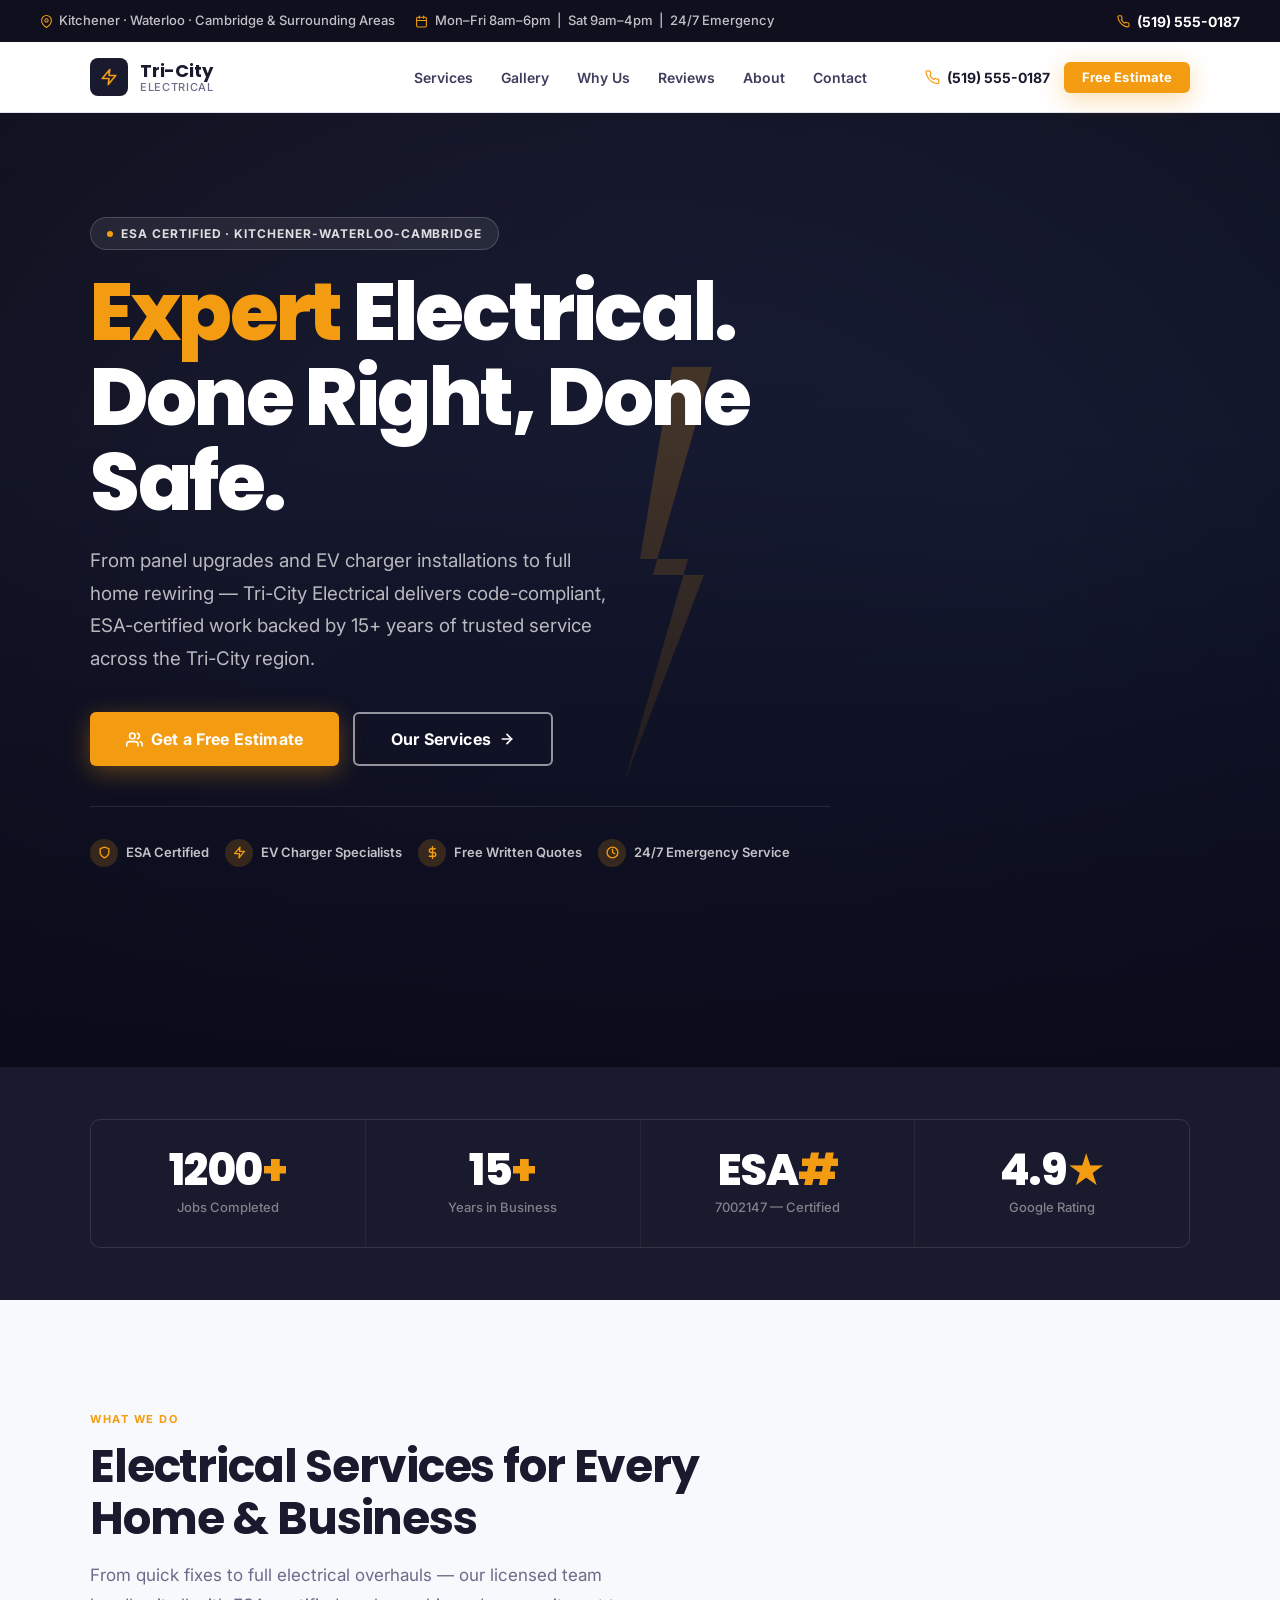
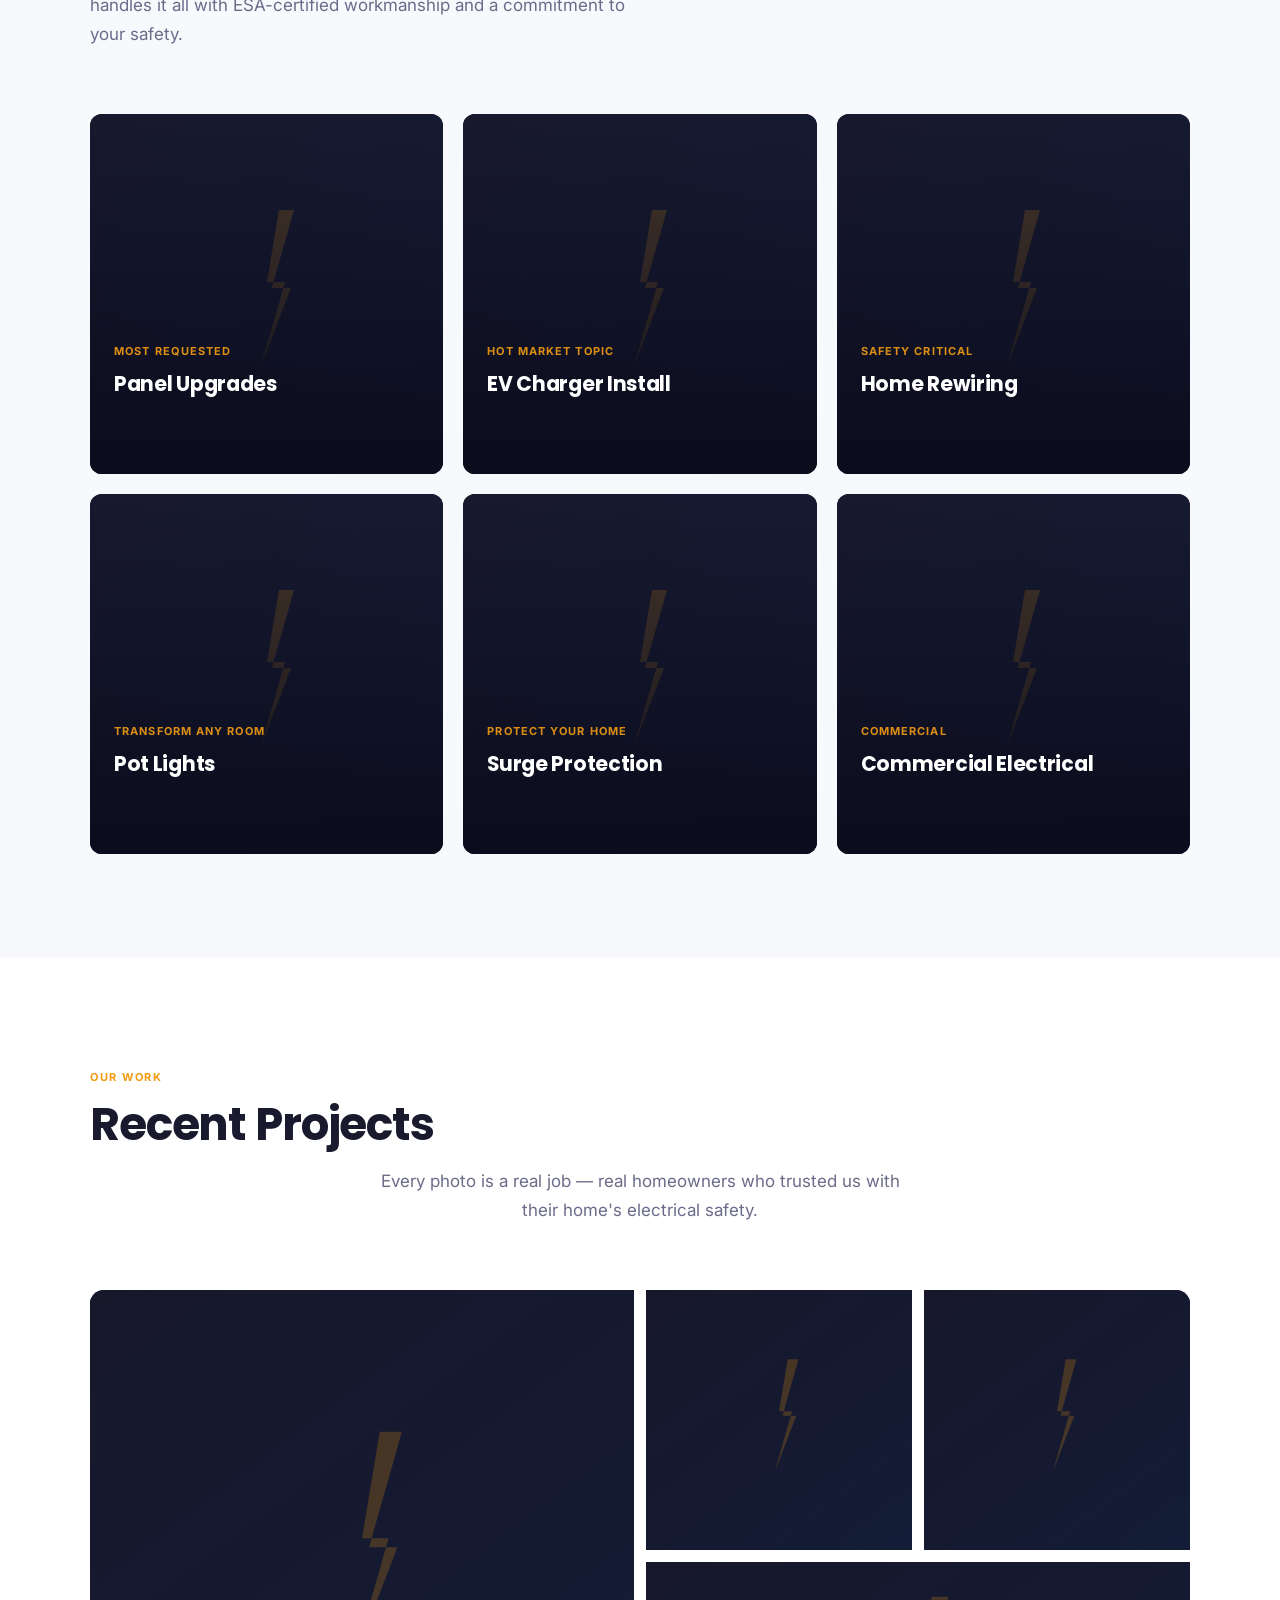
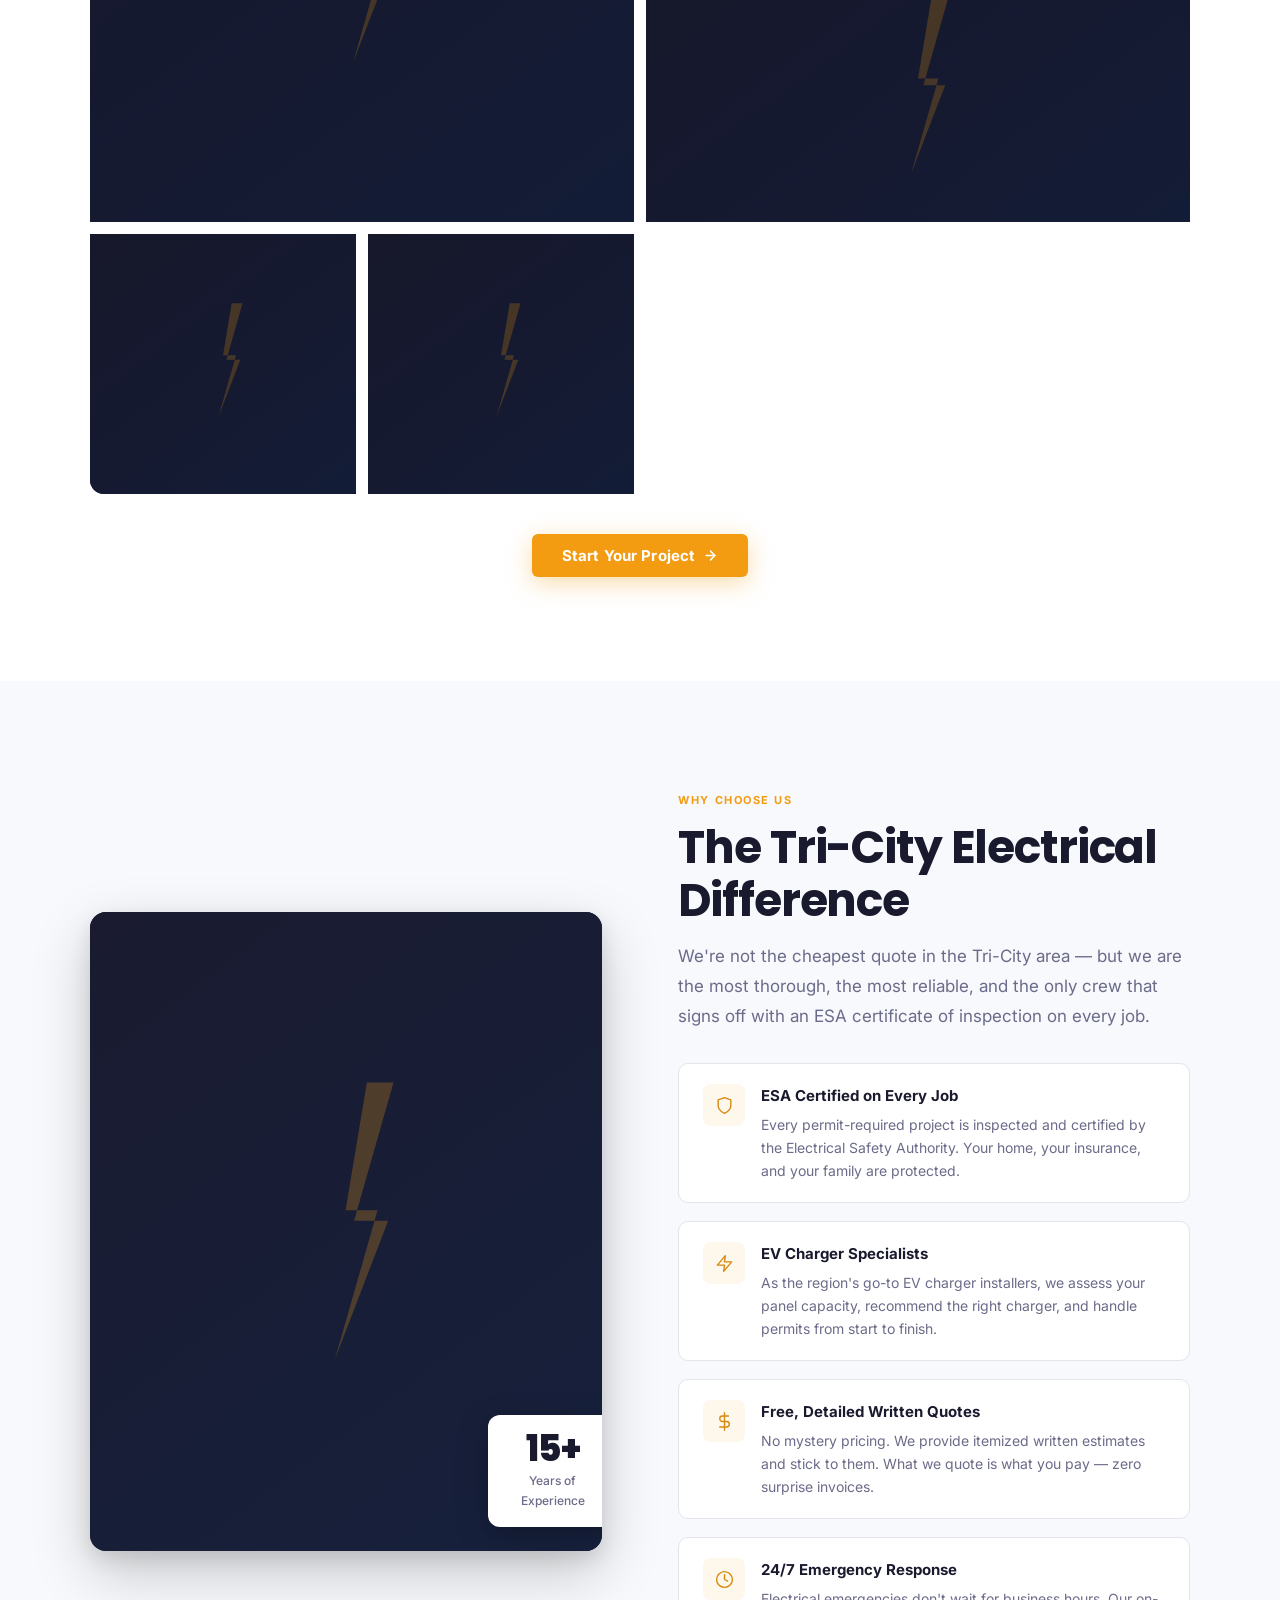
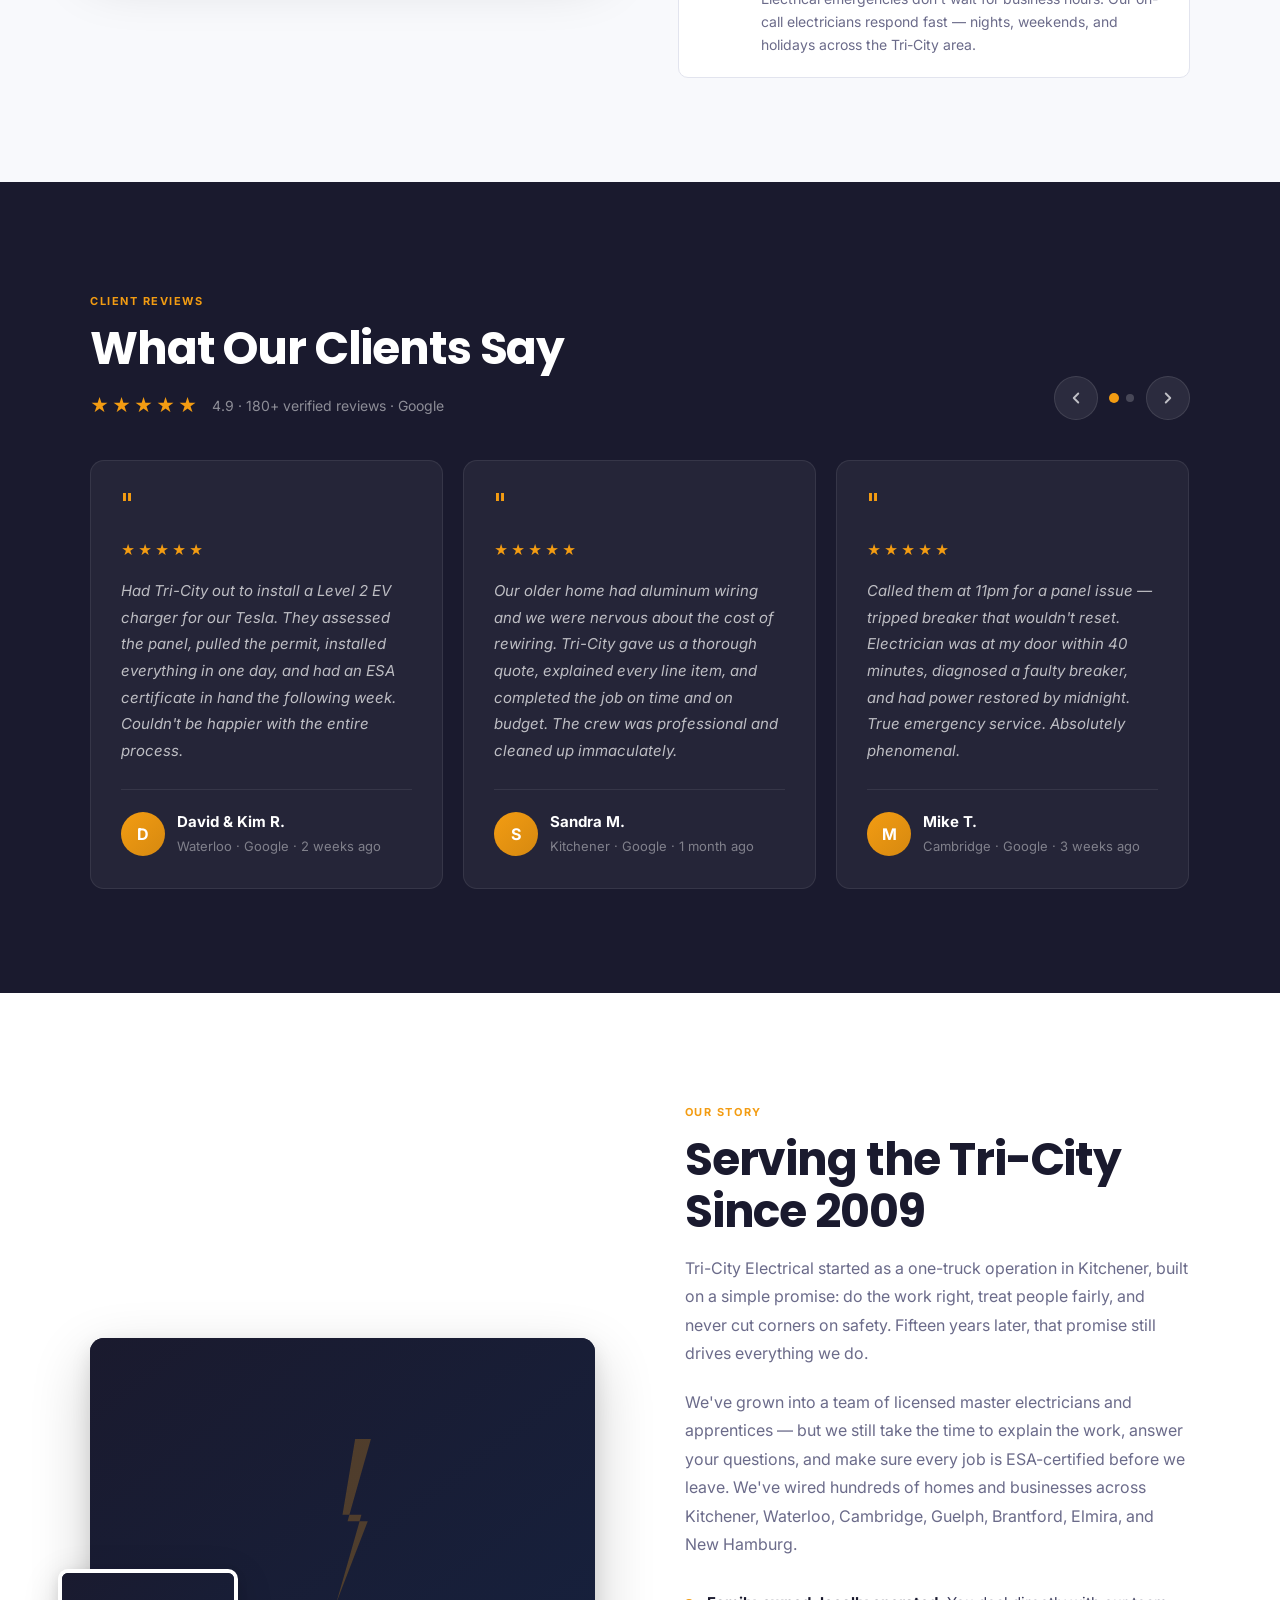
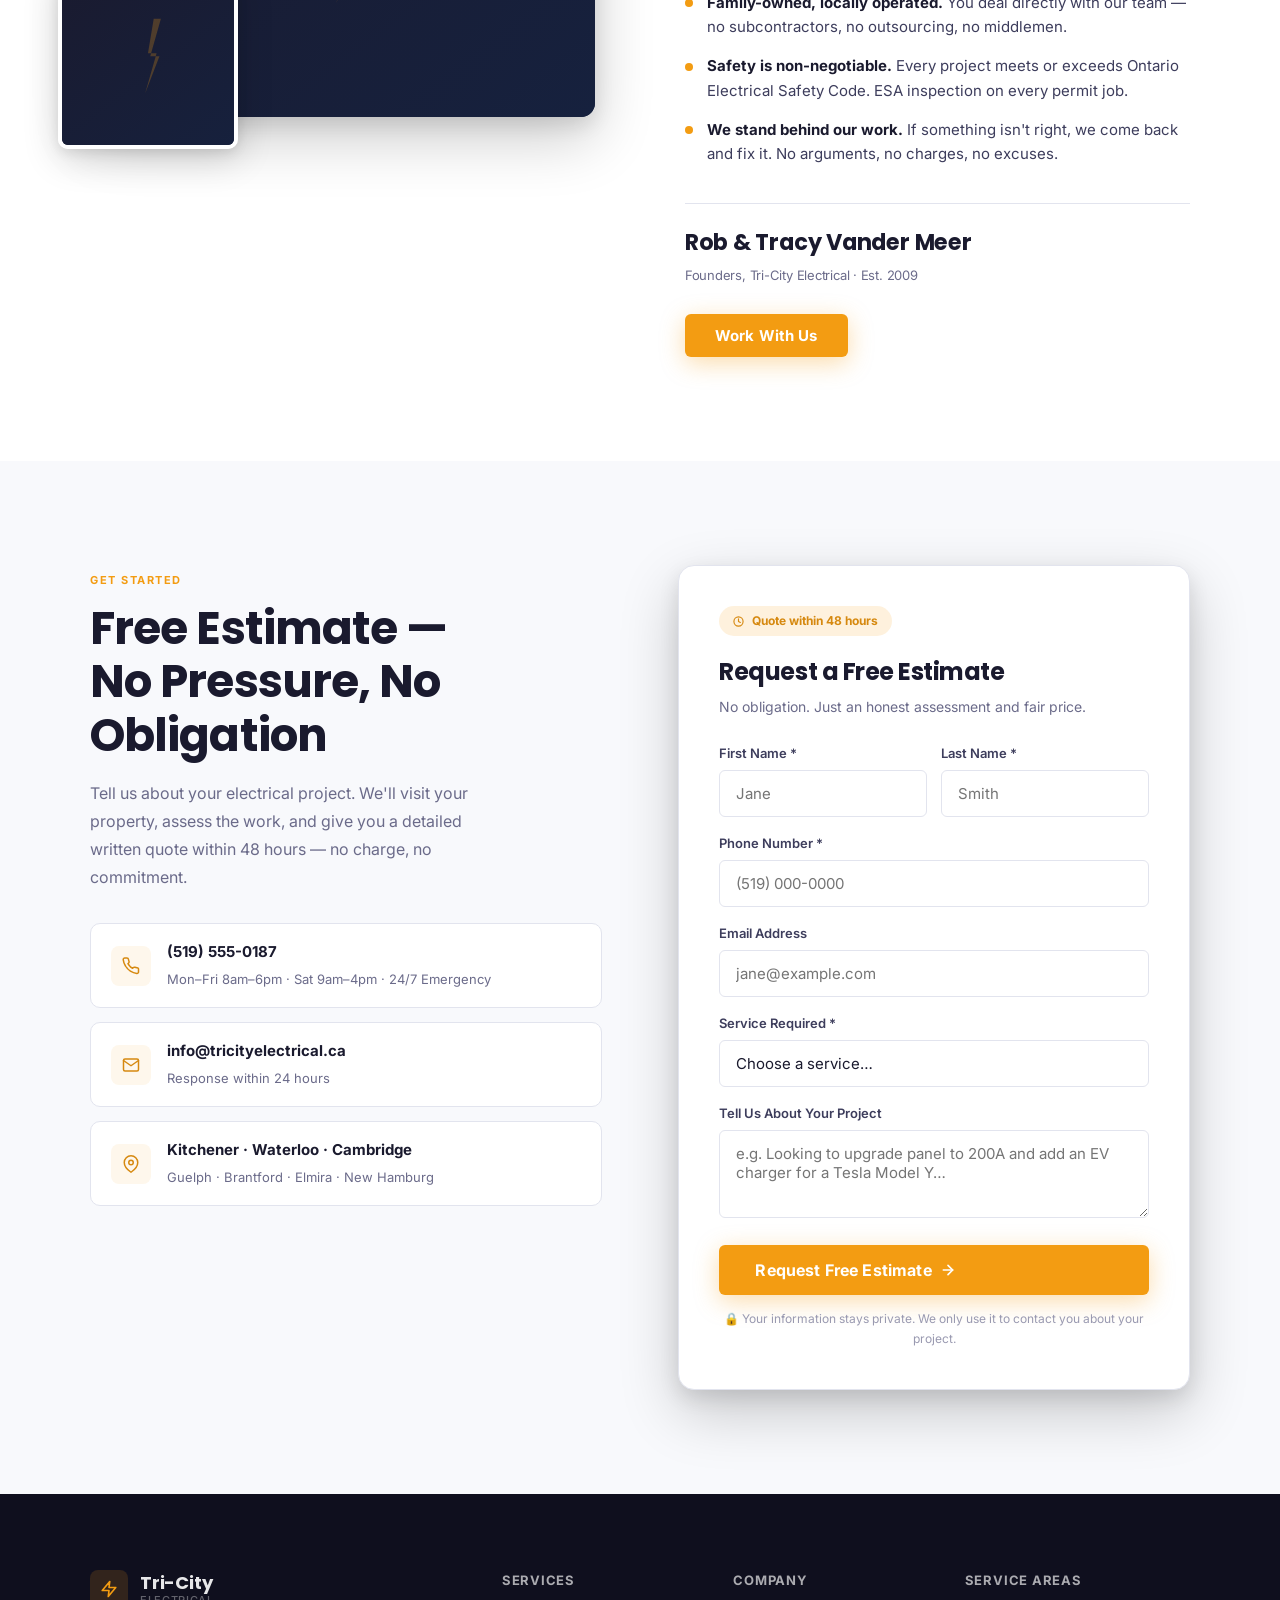
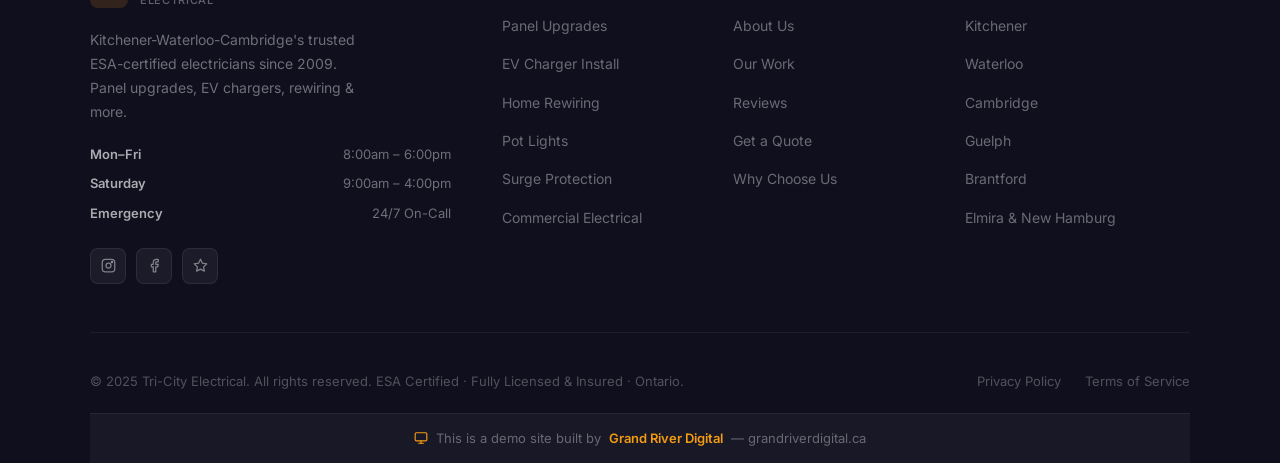
==== commit f9bedcbb: "redesign: full premium rewrite" ====
--- a/index.html
+++ b/index.html
@@ -3,330 +3,761 @@
 <head>
   <meta charset="UTF-8" />
   <meta name="viewport" content="width=device-width, initial-scale=1.0" />
-  <meta name="description" content="Tri-City Potlight &amp; Electrical — Kitchener's #1 potlight specialists. ESA-licensed electricians for potlights, panel upgrades, EV chargers, and wiring. Call (519) 555-0199." />
-  <meta name="theme-color" content="#080D16" />
-  <link rel="canonical" href="https://grandriverdigital.github.io/tri-city-electrical-demo/" />
-  <title>Tri-City Potlight &amp; Electrical | Kitchener's #1 Potlight Specialists</title>
-  <link rel="preconnect" href="https://fonts.googleapis.com" />
-  <link rel="preconnect" href="https://fonts.gstatic.com" crossorigin />
-  <link rel="preload" as="style" href="https://fonts.googleapis.com/css2?family=Manrope:wght@600;700;800;900&family=Inter:wght@400;500;600;700&display=swap" />
-  <link rel="stylesheet" href="https://fonts.googleapis.com/css2?family=Manrope:wght@600;700;800;900&family=Inter:wght@400;500;600;700&display=swap" media="print" onload="this.media='all'" />
-  <noscript><link rel="stylesheet" href="https://fonts.googleapis.com/css2?family=Manrope:wght@600;700;800;900&family=Inter:wght@400;500;600;700&display=swap" /></noscript>
+  <meta name="theme-color" content="#1a1a2e" />
+  <title>Tri-City Electrical | Licensed Electricians — Kitchener · Waterloo · Cambridge</title>
+  <meta name="description" content="Tri-City Electrical — ESA certified electricians serving Kitchener, Waterloo & Cambridge. Panel upgrades, EV charger installation, home rewiring, pot lights & more. Free estimates." />
+
+  <!-- Preconnect for fonts -->
+  <link rel="preconnect" href="https://fonts.googleapis.com">
+  <link rel="preconnect" href="https://fonts.gstatic.com" crossorigin>
+
+  <!-- Image resilience: define before any <img onerror="imgFallback(this)"> -->
+  <script>
+    var IMG_FALLBACK = 'data:image/svg+xml,%3Csvg xmlns=%22http://www.w3.org/2000/svg%22 width=%22800%22 height=%22600%22%3E%3ClinearGradient id=%22g%22 x1=%220%25%22 y1=%220%25%22 x2=%22100%25%22 y2=%22100%25%22%3E%3Cstop offset=%220%25%22 stop-color=%22%231a1a2e%22/%3E%3Cstop offset=%22100%25%22 stop-color=%22%2316213e%22/%3E%3C/linearGradient%3E%3Crect width=%22800%22 height=%22600%22 fill=%22url(%23g)%22/%3E%3Cpolygon points=%22420,160 400,280 430,280 390,420 440,290 408,290 445,160%22 fill=%22rgba(243,156,18,0.25)%22/%3E%3C/svg%3E';
+    function imgFallback(img) {
+      img.onerror = null;
+      img.src = IMG_FALLBACK;
+      img.style.objectFit = 'cover';
+      var p = img.parentElement;
+      if (p) p.style.background = 'linear-gradient(135deg,#1a1a2e 0%,#16213e 100%)';
+    }
+  </script>
+
   <link rel="stylesheet" href="styles.css" />
-  <script type="application/ld+json">{"@context":"https://schema.org","@type":"Electrician","name":"Tri-City Potlight & Electrical","telephone":"(519) 555-0199","email":"info@tricityelectrical.ca","address":{"@type":"PostalAddress","addressLocality":"Kitchener","addressRegion":"ON","addressCountry":"CA"},"foundingDate":"2009","openingHours":"Mo-Fr 08:00-18:00","aggregateRating":{"@type":"AggregateRating","ratingValue":"4.9","reviewCount":"312","bestRating":"5"}}</script>
 </head>
 <body>
-  <a href="#main" class="skip-link">Skip to main content</a>
-  <div class="topbar" role="region" aria-label="Contact and certifications">
-    <span><span class="topbar__dot" aria-hidden="true"></span><strong>ESA-Licensed Electricians · Kitchener, Cambridge &amp; Waterloo Region</strong></span>
-    <span class="topbar__pill">ESA #7012345</span>
-    <a href="tel:5195550199" class="topbar__link">(519) 555-0199</a>
-  </div>
-  <header class="header" id="header">
-    <div class="container header__inner">
-      <a href="./" class="logo" aria-label="Tri-City Potlight & Electrical — home">
-        <div class="logo__mark" aria-hidden="true">
-          <svg width="22" height="22" viewBox="0 0 24 24" fill="none" stroke="currentColor" stroke-width="2" stroke-linecap="round" stroke-linejoin="round"><polygon points="13 2 3 14 12 14 11 22 21 10 12 10 13 2"/></svg>
-        </div>
-        <div class="logo__text">
-          <div class="logo__name">Tri-City <span>Potlight &amp; Electrical</span></div>
-          <div class="logo__tagline">Kitchener's #1 Potlight Specialists</div>
-        </div>
+
+<!-- ═══════════════════════════════════
+     TOP BAR
+═══════════════════════════════════ -->
+<div id="topbar">
+  <div class="topbar-left">
+    <div class="topbar-item">
+      <svg width="13" height="13" viewBox="0 0 24 24" fill="none" stroke="currentColor" stroke-width="2" stroke-linecap="round" stroke-linejoin="round"><path d="M21 10c0 7-9 13-9 13s-9-6-9-13a9 9 0 0 1 18 0z"/><circle cx="12" cy="10" r="3"/></svg>
+      Kitchener · Waterloo · Cambridge &amp; Surrounding Areas
+    </div>
+    <div class="topbar-item">
+      <svg width="13" height="13" viewBox="0 0 24 24" fill="none" stroke="currentColor" stroke-width="2" stroke-linecap="round" stroke-linejoin="round"><rect x="3" y="4" width="18" height="18" rx="2"/><line x1="16" y1="2" x2="16" y2="6"/><line x1="8" y1="2" x2="8" y2="6"/><line x1="3" y1="10" x2="21" y2="10"/></svg>
+      Mon–Fri 8am–6pm &nbsp;|&nbsp; Sat 9am–4pm &nbsp;|&nbsp; 24/7 Emergency
+    </div>
+  </div>
+  <a href="tel:5195550187" class="topbar-phone">
+    <svg width="13" height="13" viewBox="0 0 24 24" fill="none" stroke="currentColor" stroke-width="2" stroke-linecap="round" stroke-linejoin="round"><path d="M22 16.92v3a2 2 0 0 1-2.18 2 19.79 19.79 0 0 1-8.63-3.07A19.5 19.5 0 0 1 4.69 12 19.79 19.79 0 0 1 1.61 3.44 2 2 0 0 1 3.6 1.27h3a2 2 0 0 1 2 1.72 12.84 12.84 0 0 0 .7 2.81 2 2 0 0 1-.45 2.11L7.91 8.94a16 16 0 0 0 6.16 6.16l.94-.94a2 2 0 0 1 2.11-.45 12.84 12.84 0 0 0 2.81.7A2 2 0 0 1 22 16.92z"/></svg>
+    (519) 555-0187
+  </a>
+</div>
+
+<!-- ═══════════════════════════════════
+     STICKY HEADER
+═══════════════════════════════════ -->
+<header id="hdr">
+  <div class="wrap hdr-inner">
+    <a href="#" class="logo" aria-label="Tri-City Electrical — home">
+      <div class="logo-bolt" aria-hidden="true">
+        <svg width="18" height="18" viewBox="0 0 24 24" fill="none" stroke="currentColor" stroke-width="2.2" stroke-linecap="round" stroke-linejoin="round"><polygon points="13 2 3 14 12 14 11 22 21 10 12 10 13 2"/></svg>
+      </div>
+      <div class="logo-text">
+        Tri-City
+        <span>Electrical</span>
+      </div>
+    </a>
+
+    <nav class="desktop-nav" aria-label="Main navigation">
+      <a href="#services">Services</a>
+      <a href="#gallery">Gallery</a>
+      <a href="#why-us">Why Us</a>
+      <a href="#testimonials">Reviews</a>
+      <a href="#about">About</a>
+      <a href="#quote">Contact</a>
+    </nav>
+
+    <div class="hdr-right">
+      <a href="tel:5195550187" class="hdr-phone" aria-label="Call us">
+        <svg width="15" height="15" viewBox="0 0 24 24" fill="none" stroke="currentColor" stroke-width="2" stroke-linecap="round" stroke-linejoin="round"><path d="M22 16.92v3a2 2 0 0 1-2.18 2 19.79 19.79 0 0 1-8.63-3.07A19.5 19.5 0 0 1 4.69 12 19.79 19.79 0 0 1 1.61 3.44 2 2 0 0 1 3.6 1.27h3a2 2 0 0 1 2 1.72 12.84 12.84 0 0 0 .7 2.81 2 2 0 0 1-.45 2.11L7.91 8.94a16 16 0 0 0 6.16 6.16l.94-.94a2 2 0 0 1 2.11-.45 12.84 12.84 0 0 0 2.81.7A2 2 0 0 1 22 16.92z"/></svg>
+        (519) 555-0187
       </a>
-      <nav class="nav" id="nav" aria-label="Main navigation">
-        <ul class="nav__list" role="list">
-          <li><a href="./" class="nav__link">Home</a></li>
-          <li><a href="about/" class="nav__link">About</a></li>
-          <li><a href="services/" class="nav__link">Services</a></li>
-          <li><a href="projects/" class="nav__link">Projects</a></li>
-          <li><a href="contact/" class="nav__link">Contact</a></li>
+      <a href="#quote" class="btn btn-primary btn-sm">Free Estimate</a>
+      <button class="hamburger" id="hamburger" aria-label="Toggle menu" aria-expanded="false">
+        <span></span><span></span><span></span>
+      </button>
+    </div>
+  </div>
+</header>
+
+<!-- Mobile Nav Overlay -->
+<div id="mobile-nav" role="dialog" aria-modal="true" aria-label="Mobile navigation">
+  <nav>
+    <a href="#services" class="mobile-link">Services</a>
+    <a href="#gallery" class="mobile-link">Gallery</a>
+    <a href="#why-us" class="mobile-link">Why Us</a>
+    <a href="#testimonials" class="mobile-link">Reviews</a>
+    <a href="#about" class="mobile-link">About</a>
+    <a href="#quote" class="mobile-link">Contact</a>
+  </nav>
+  <div class="mobile-nav-cta">
+    <a href="tel:5195550187" class="btn btn-outline-lt btn-lg" style="justify-content:center">
+      <svg width="17" height="17" viewBox="0 0 24 24" fill="none" stroke="currentColor" stroke-width="2" stroke-linecap="round" stroke-linejoin="round"><path d="M22 16.92v3a2 2 0 0 1-2.18 2 19.79 19.79 0 0 1-8.63-3.07A19.5 19.5 0 0 1 4.69 12 19.79 19.79 0 0 1 1.61 3.44 2 2 0 0 1 3.6 1.27h3a2 2 0 0 1 2 1.72 12.84 12.84 0 0 0 .7 2.81 2 2 0 0 1-.45 2.11L7.91 8.94a16 16 0 0 0 6.16 6.16l.94-.94a2 2 0 0 1 2.11-.45 12.84 12.84 0 0 0 2.81.7A2 2 0 0 1 22 16.92z"/></svg>
+      (519) 555-0187
+    </a>
+    <a href="#quote" class="btn btn-primary btn-lg" style="justify-content:center">Get Free Estimate</a>
+  </div>
+</div>
+
+<!-- ═══════════════════════════════════
+     HERO
+═══════════════════════════════════ -->
+<section id="hero" aria-labelledby="hero-h1">
+  <div class="hero-bg">
+    <img
+      src="https://images.pexels.com/photos/8005397/pexels-photo-8005397.jpeg?auto=compress&cs=tinysrgb&w=1800&h=900&dpr=1"
+      alt="Licensed electrician working on residential electrical panel"
+      fetchpriority="high"
+      loading="eager" onerror="imgFallback(this)">
+  </div>
+  <div class="hero-content">
+    <div class="wrap">
+      <div class="hero-inner">
+        <div class="hero-kicker">
+          <span class="dot" aria-hidden="true"></span>
+          ESA Certified · Kitchener-Waterloo-Cambridge
+        </div>
+        <h1 id="hero-h1">
+          <em>Expert</em> Electrical.<br>Done Right, Done Safe.
+        </h1>
+        <p class="hero-sub">
+          From panel upgrades and EV charger installations to full home rewiring — Tri-City Electrical delivers code-compliant, ESA-certified work backed by 15+ years of trusted service across the Tri-City region.
+        </p>
+        <div class="hero-ctas">
+          <a href="#quote" class="btn btn-primary btn-lg">
+            <svg width="17" height="17" viewBox="0 0 24 24" fill="none" stroke="currentColor" stroke-width="2.2" stroke-linecap="round" stroke-linejoin="round"><path d="M17 21v-2a4 4 0 0 0-4-4H5a4 4 0 0 0-4 4v2"/><circle cx="9" cy="7" r="4"/><path d="M23 21v-2a4 4 0 0 0-3-3.87"/><path d="M16 3.13a4 4 0 0 1 0 7.75"/></svg>
+            Get a Free Estimate
+          </a>
+          <a href="#services" class="btn btn-outline btn-lg">
+            Our Services
+            <svg width="16" height="16" viewBox="0 0 24 24" fill="none" stroke="currentColor" stroke-width="2.5" stroke-linecap="round" stroke-linejoin="round"><line x1="5" y1="12" x2="19" y2="12"/><polyline points="12 5 19 12 12 19"/></svg>
+          </a>
+        </div>
+        <div class="hero-badges" role="list" aria-label="Trust indicators">
+          <div class="hero-badge" role="listitem">
+            <span class="badge-icon" aria-hidden="true">
+              <svg width="13" height="13" viewBox="0 0 24 24" fill="none" stroke="currentColor" stroke-width="2.5" stroke-linecap="round" stroke-linejoin="round"><path d="M12 22s8-4 8-10V5l-8-3-8 3v7c0 6 8 10 8 10z"/></svg>
+            </span>
+            ESA Certified
+          </div>
+          <div class="hero-badge" role="listitem">
+            <span class="badge-icon" aria-hidden="true">
+              <svg width="13" height="13" viewBox="0 0 24 24" fill="none" stroke="currentColor" stroke-width="2.5" stroke-linecap="round" stroke-linejoin="round"><polygon points="13 2 3 14 12 14 11 22 21 10 12 10 13 2"/></svg>
+            </span>
+            EV Charger Specialists
+          </div>
+          <div class="hero-badge" role="listitem">
+            <span class="badge-icon" aria-hidden="true">
+              <svg width="13" height="13" viewBox="0 0 24 24" fill="none" stroke="currentColor" stroke-width="2.5" stroke-linecap="round" stroke-linejoin="round"><line x1="12" y1="1" x2="12" y2="23"/><path d="M17 5H9.5a3.5 3.5 0 0 0 0 7h5a3.5 3.5 0 0 1 0 7H6"/></svg>
+            </span>
+            Free Written Quotes
+          </div>
+          <div class="hero-badge" role="listitem">
+            <span class="badge-icon" aria-hidden="true">
+              <svg width="13" height="13" viewBox="0 0 24 24" fill="none" stroke="currentColor" stroke-width="2.5" stroke-linecap="round" stroke-linejoin="round"><circle cx="12" cy="12" r="10"/><polyline points="12 6 12 12 16 14"/></svg>
+            </span>
+            24/7 Emergency Service
+          </div>
+        </div>
+      </div>
+    </div>
+  </div>
+</section>
+
+<!-- ═══════════════════════════════════
+     STATS STRIP
+═══════════════════════════════════ -->
+<div id="stats" aria-label="Business statistics">
+  <div class="wrap">
+    <div class="stats-row">
+      <div class="stat-cell">
+        <div class="stat-n" id="sn-jobs">0<span class="accent">+</span></div>
+        <div class="stat-l">Jobs Completed</div>
+      </div>
+      <div class="stat-cell">
+        <div class="stat-n" id="sn-yrs">0<span class="accent">yr</span></div>
+        <div class="stat-l">Years in Business</div>
+      </div>
+      <div class="stat-cell">
+        <div class="stat-n">ESA<span class="accent">#</span></div>
+        <div class="stat-l">7002147 — Certified</div>
+      </div>
+      <div class="stat-cell">
+        <div class="stat-n">4.9<span class="accent">★</span></div>
+        <div class="stat-l">Google Rating</div>
+      </div>
+    </div>
+  </div>
+</div>
+
+<!-- ═══════════════════════════════════
+     SERVICES
+═══════════════════════════════════ -->
+<section id="services" aria-labelledby="svc-title">
+  <div class="wrap">
+    <div class="section-head">
+      <div class="eyebrow sr">What We Do</div>
+      <h2 class="section-title sr d1" id="svc-title">Electrical Services for Every<br>Home &amp; Business</h2>
+      <p class="section-sub sr d2">From quick fixes to full electrical overhauls — our licensed team handles it all with ESA-certified workmanship and a commitment to your safety.</p>
+    </div>
+    <div class="services-grid">
+
+      <div class="service-card sr d1">
+        <img src="https://images.pexels.com/photos/257736/pexels-photo-257736.jpeg?auto=compress&cs=tinysrgb&w=800&h=534&dpr=1" alt="Electrical panel upgrade — residential breaker box" loading="lazy" onerror="imgFallback(this)">
+        <div class="service-body">
+          <div class="service-tag">Most Requested</div>
+          <h3>Panel Upgrades</h3>
+          <p class="service-desc">Upgrade your home's electrical panel to safely support modern appliances, EV chargers, and smart home systems. 100A to 200A upgrades with full ESA inspection.</p>
+          <span class="service-arrow">Learn more <svg width="13" height="13" viewBox="0 0 24 24" fill="none" stroke="currentColor" stroke-width="2.5" stroke-linecap="round" stroke-linejoin="round"><line x1="5" y1="12" x2="19" y2="12"/><polyline points="12 5 19 12 12 19"/></svg></span>
+        </div>
+      </div>
+
+      <div class="service-card sr d2">
+        <img src="https://images.pexels.com/photos/9800007/pexels-photo-9800007.jpeg?auto=compress&cs=tinysrgb&w=800&h=534&dpr=1" alt="EV charger installation — Level 2 home charging station" loading="lazy" onerror="imgFallback(this)">
+        <div class="service-body">
+          <div class="service-tag">Hot Market Topic</div>
+          <h3>EV Charger Install</h3>
+          <p class="service-desc">Level 2 home charging installation for all major EV brands. We handle permitting, panel capacity assessment, and ESA certification — start charging overnight.</p>
+          <span class="service-arrow">Learn more <svg width="13" height="13" viewBox="0 0 24 24" fill="none" stroke="currentColor" stroke-width="2.5" stroke-linecap="round" stroke-linejoin="round"><line x1="5" y1="12" x2="19" y2="12"/><polyline points="12 5 19 12 12 19"/></svg></span>
+        </div>
+      </div>
+
+      <div class="service-card sr d3">
+        <img src="https://images.pexels.com/photos/8005397/pexels-photo-8005397.jpeg?auto=compress&cs=tinysrgb&w=800&h=534&dpr=1" alt="Home rewiring — licensed electrician working on wiring" loading="lazy" onerror="imgFallback(this)">
+        <div class="service-body">
+          <div class="service-tag">Safety Critical</div>
+          <h3>Home Rewiring</h3>
+          <p class="service-desc">Old aluminum wiring or outdated circuits putting your family at risk? We rewire homes to current Ontario Electrical Safety Code standards — fully permitted and inspected.</p>
+          <span class="service-arrow">Learn more <svg width="13" height="13" viewBox="0 0 24 24" fill="none" stroke="currentColor" stroke-width="2.5" stroke-linecap="round" stroke-linejoin="round"><line x1="5" y1="12" x2="19" y2="12"/><polyline points="12 5 19 12 12 19"/></svg></span>
+        </div>
+      </div>
+
+      <div class="service-card sr d2">
+        <img src="https://images.pexels.com/photos/1123262/pexels-photo-1123262.jpeg?auto=compress&cs=tinysrgb&w=800&h=534&dpr=1" alt="Pot light installation — recessed LED lighting in ceiling" loading="lazy" onerror="imgFallback(this)">
+        <div class="service-body">
+          <div class="service-tag">Transform Any Room</div>
+          <h3>Pot Lights</h3>
+          <p class="service-desc">Clean, modern LED pot light installation in any room. We cut holes, run wiring, and leave zero mess. Dimmer-compatible options available for every budget.</p>
+          <span class="service-arrow">Learn more <svg width="13" height="13" viewBox="0 0 24 24" fill="none" stroke="currentColor" stroke-width="2.5" stroke-linecap="round" stroke-linejoin="round"><line x1="5" y1="12" x2="19" y2="12"/><polyline points="12 5 19 12 12 19"/></svg></span>
+        </div>
+      </div>
+
+      <div class="service-card sr d3">
+        <img src="https://images.pexels.com/photos/257736/pexels-photo-257736.jpeg?auto=compress&cs=tinysrgb&w=800&h=534&dpr=1" alt="Surge protection device for whole home electrical safety" loading="lazy" onerror="imgFallback(this)">
+        <div class="service-body">
+          <div class="service-tag">Protect Your Home</div>
+          <h3>Surge Protection</h3>
+          <p class="service-desc">Whole-home surge protection keeps expensive electronics and appliances safe from power spikes. One-time install, lifetime protection. Ask about our warranty programs.</p>
+          <span class="service-arrow">Learn more <svg width="13" height="13" viewBox="0 0 24 24" fill="none" stroke="currentColor" stroke-width="2.5" stroke-linecap="round" stroke-linejoin="round"><line x1="5" y1="12" x2="19" y2="12"/><polyline points="12 5 19 12 12 19"/></svg></span>
+        </div>
+      </div>
+
+      <div class="service-card sr d4">
+        <img src="https://images.pexels.com/photos/8005397/pexels-photo-8005397.jpeg?auto=compress&cs=tinysrgb&w=800&h=534&dpr=1" alt="Commercial electrical work — office and retail electrical services" loading="lazy" onerror="imgFallback(this)">
+        <div class="service-body">
+          <div class="service-tag">Commercial</div>
+          <h3>Commercial Electrical</h3>
+          <p class="service-desc">Tenant improvements, lighting retrofits, panel work, and new construction wiring for retail, office, and light industrial clients. Minimal disruption to your operations.</p>
+          <span class="service-arrow">Learn more <svg width="13" height="13" viewBox="0 0 24 24" fill="none" stroke="currentColor" stroke-width="2.5" stroke-linecap="round" stroke-linejoin="round"><line x1="5" y1="12" x2="19" y2="12"/><polyline points="12 5 19 12 12 19"/></svg></span>
+        </div>
+      </div>
+
+    </div>
+  </div>
+</section>
+
+<!-- ═══════════════════════════════════
+     GALLERY
+═══════════════════════════════════ -->
+<section id="gallery" aria-labelledby="gallery-title">
+  <div class="wrap">
+    <div class="section-head">
+      <div class="eyebrow sr">Our Work</div>
+      <h2 class="section-title sr d1" id="gallery-title">Recent Projects</h2>
+      <p class="section-sub cx sr d2">Every photo is a real job — real homeowners who trusted us with their home's electrical safety.</p>
+    </div>
+
+    <div class="gallery-grid" id="gallery-grid" role="list">
+      <div class="gallery-item featured sr" data-src="https://images.pexels.com/photos/8005397/pexels-photo-8005397.jpeg?auto=compress&cs=tinysrgb&w=1200&h=800&dpr=1" data-caption="Full Panel Upgrade &amp; Rewire — Kitchener" role="listitem">
+        <img src="https://images.pexels.com/photos/8005397/pexels-photo-8005397.jpeg?auto=compress&cs=tinysrgb&w=900&h=600&dpr=1" alt="Licensed electrician performing full home electrical rewire" loading="lazy" onerror="imgFallback(this)">
+        <div class="gallery-overlay"><span class="gallery-label">Panel &amp; Rewire</span></div>
+        <div class="gallery-zoom" aria-hidden="true">
+          <svg width="15" height="15" viewBox="0 0 24 24" fill="none" stroke="currentColor" stroke-width="2" stroke-linecap="round" stroke-linejoin="round"><circle cx="11" cy="11" r="8"/><line x1="21" y1="21" x2="16.65" y2="16.65"/></svg>
+        </div>
+      </div>
+
+      <div class="gallery-item sr d1" data-src="https://images.pexels.com/photos/257736/pexels-photo-257736.jpeg?auto=compress&cs=tinysrgb&w=900&h=600&dpr=1" data-caption="200A Panel Upgrade — Waterloo" role="listitem">
+        <img src="https://images.pexels.com/photos/257736/pexels-photo-257736.jpeg?auto=compress&cs=tinysrgb&w=700&h=467&dpr=1" alt="200 amp electrical panel upgrade" loading="lazy" onerror="imgFallback(this)">
+        <div class="gallery-overlay"><span class="gallery-label">Panel Upgrade</span></div>
+        <div class="gallery-zoom" aria-hidden="true"><svg width="15" height="15" viewBox="0 0 24 24" fill="none" stroke="currentColor" stroke-width="2" stroke-linecap="round" stroke-linejoin="round"><circle cx="11" cy="11" r="8"/><line x1="21" y1="21" x2="16.65" y2="16.65"/></svg></div>
+      </div>
+
+      <div class="gallery-item sr d2" data-src="https://images.pexels.com/photos/9800007/pexels-photo-9800007.jpeg?auto=compress&cs=tinysrgb&w=900&h=600&dpr=1" data-caption="Level 2 EV Charger Install — Cambridge" role="listitem">
+        <img src="https://images.pexels.com/photos/9800007/pexels-photo-9800007.jpeg?auto=compress&cs=tinysrgb&w=700&h=467&dpr=1" alt="EV charger Level 2 installation in residential garage" loading="lazy" onerror="imgFallback(this)">
+        <div class="gallery-overlay"><span class="gallery-label">EV Charger Install</span></div>
+        <div class="gallery-zoom" aria-hidden="true"><svg width="15" height="15" viewBox="0 0 24 24" fill="none" stroke="currentColor" stroke-width="2" stroke-linecap="round" stroke-linejoin="round"><circle cx="11" cy="11" r="8"/><line x1="21" y1="21" x2="16.65" y2="16.65"/></svg></div>
+      </div>
+
+      <div class="gallery-item wide sr d1" data-src="https://images.pexels.com/photos/1123262/pexels-photo-1123262.jpeg?auto=compress&cs=tinysrgb&w=1200&h=800&dpr=1" data-caption="LED Pot Light Installation — Guelph" role="listitem">
+        <img src="https://images.pexels.com/photos/1123262/pexels-photo-1123262.jpeg?auto=compress&cs=tinysrgb&w=900&h=600&dpr=1" alt="LED recessed pot lights installed in living room ceiling" loading="lazy" onerror="imgFallback(this)">
+        <div class="gallery-overlay"><span class="gallery-label">Pot Light Install</span></div>
+        <div class="gallery-zoom" aria-hidden="true"><svg width="15" height="15" viewBox="0 0 24 24" fill="none" stroke="currentColor" stroke-width="2" stroke-linecap="round" stroke-linejoin="round"><circle cx="11" cy="11" r="8"/><line x1="21" y1="21" x2="16.65" y2="16.65"/></svg></div>
+      </div>
+
+      <div class="gallery-item sr d2" data-src="https://images.pexels.com/photos/257736/pexels-photo-257736.jpeg?auto=compress&cs=tinysrgb&w=900&h=600&dpr=1" data-caption="Surge Protection System — Kitchener" role="listitem">
+        <img src="https://images.pexels.com/photos/257736/pexels-photo-257736.jpeg?auto=compress&cs=tinysrgb&w=700&h=467&dpr=1" alt="Whole-home surge protection device installation" loading="lazy" onerror="imgFallback(this)">
+        <div class="gallery-overlay"><span class="gallery-label">Surge Protection</span></div>
+        <div class="gallery-zoom" aria-hidden="true"><svg width="15" height="15" viewBox="0 0 24 24" fill="none" stroke="currentColor" stroke-width="2" stroke-linecap="round" stroke-linejoin="round"><circle cx="11" cy="11" r="8"/><line x1="21" y1="21" x2="16.65" y2="16.65"/></svg></div>
+      </div>
+
+      <div class="gallery-item sr d3" data-src="https://images.pexels.com/photos/8005397/pexels-photo-8005397.jpeg?auto=compress&cs=tinysrgb&w=900&h=600&dpr=1" data-caption="Commercial Rewire — Waterloo Office" role="listitem">
+        <img src="https://images.pexels.com/photos/8005397/pexels-photo-8005397.jpeg?auto=compress&cs=tinysrgb&w=700&h=467&dpr=1" alt="Commercial electrical work in office building" loading="lazy" onerror="imgFallback(this)">
+        <div class="gallery-overlay"><span class="gallery-label">Commercial Project</span></div>
+        <div class="gallery-zoom" aria-hidden="true"><svg width="15" height="15" viewBox="0 0 24 24" fill="none" stroke="currentColor" stroke-width="2" stroke-linecap="round" stroke-linejoin="round"><circle cx="11" cy="11" r="8"/><line x1="21" y1="21" x2="16.65" y2="16.65"/></svg></div>
+      </div>
+    </div>
+
+    <div class="gallery-cta sr">
+      <a href="#quote" class="btn btn-primary">
+        Start Your Project
+        <svg width="15" height="15" viewBox="0 0 24 24" fill="none" stroke="currentColor" stroke-width="2.5" stroke-linecap="round" stroke-linejoin="round"><line x1="5" y1="12" x2="19" y2="12"/><polyline points="12 5 19 12 12 19"/></svg>
+      </a>
+    </div>
+  </div>
+</section>
+
+<!-- ═══════════════════════════════════
+     WHY CHOOSE US
+═══════════════════════════════════ -->
+<section id="why-us" aria-labelledby="why-title">
+  <div class="wrap">
+    <div class="why-grid">
+      <div class="why-img sr">
+        <img
+          src="https://images.pexels.com/photos/8005397/pexels-photo-8005397.jpeg?auto=compress&cs=tinysrgb&w=700&h=900&dpr=1"
+          alt="Tri-City Electrical licensed electrician on the job"
+          loading="lazy" onerror="imgFallback(this)">
+        <div class="why-img-badge">
+          <div class="big">15+</div>
+          <div class="sm">Years of<br>Experience</div>
+        </div>
+      </div>
+      <div>
+        <div class="eyebrow sr">Why Choose Us</div>
+        <h2 class="section-title sr d1" id="why-title">The Tri-City Electrical Difference</h2>
+        <p class="section-sub sr d2" style="margin-bottom: 0">
+          We're not the cheapest quote in the Tri-City area — but we are the most thorough, the most reliable, and the only crew that signs off with an ESA certificate of inspection on every job.
+        </p>
+        <div class="why-benefits">
+          <div class="why-benefit sr d1">
+            <div class="why-benefit-icon" aria-hidden="true">
+              <svg width="19" height="19" viewBox="0 0 24 24" fill="none" stroke="currentColor" stroke-width="1.75" stroke-linecap="round" stroke-linejoin="round"><path d="M12 22s8-4 8-10V5l-8-3-8 3v7c0 6 8 10 8 10z"/></svg>
+            </div>
+            <div>
+              <h4>ESA Certified on Every Job</h4>
+              <p>Every permit-required project is inspected and certified by the Electrical Safety Authority. Your home, your insurance, and your family are protected.</p>
+            </div>
+          </div>
+          <div class="why-benefit sr d2">
+            <div class="why-benefit-icon" aria-hidden="true">
+              <svg width="19" height="19" viewBox="0 0 24 24" fill="none" stroke="currentColor" stroke-width="1.75" stroke-linecap="round" stroke-linejoin="round"><polygon points="13 2 3 14 12 14 11 22 21 10 12 10 13 2"/></svg>
+            </div>
+            <div>
+              <h4>EV Charger Specialists</h4>
+              <p>As the region's go-to EV charger installers, we assess your panel capacity, recommend the right charger, and handle permits from start to finish.</p>
+            </div>
+          </div>
+          <div class="why-benefit sr d3">
+            <div class="why-benefit-icon" aria-hidden="true">
+              <svg width="19" height="19" viewBox="0 0 24 24" fill="none" stroke="currentColor" stroke-width="1.75" stroke-linecap="round" stroke-linejoin="round"><line x1="12" y1="1" x2="12" y2="23"/><path d="M17 5H9.5a3.5 3.5 0 0 0 0 7h5a3.5 3.5 0 0 1 0 7H6"/></svg>
+            </div>
+            <div>
+              <h4>Free, Detailed Written Quotes</h4>
+              <p>No mystery pricing. We provide itemized written estimates and stick to them. What we quote is what you pay — zero surprise invoices.</p>
+            </div>
+          </div>
+          <div class="why-benefit sr d4">
+            <div class="why-benefit-icon" aria-hidden="true">
+              <svg width="19" height="19" viewBox="0 0 24 24" fill="none" stroke="currentColor" stroke-width="1.75" stroke-linecap="round" stroke-linejoin="round"><circle cx="12" cy="12" r="10"/><polyline points="12 6 12 12 16 14"/></svg>
+            </div>
+            <div>
+              <h4>24/7 Emergency Response</h4>
+              <p>Electrical emergencies don't wait for business hours. Our on-call electricians respond fast — nights, weekends, and holidays across the Tri-City area.</p>
+            </div>
+          </div>
+        </div>
+      </div>
+    </div>
+  </div>
+</section>
+
+<!-- ═══════════════════════════════════
+     TESTIMONIALS
+═══════════════════════════════════ -->
+<section id="testimonials" aria-labelledby="test-title">
+  <div class="wrap">
+    <div style="display:flex; justify-content:space-between; align-items:flex-end; flex-wrap:wrap; gap:1.5rem; margin-bottom: 2.5rem;">
+      <div class="testimonials-intro">
+        <div class="eyebrow lt sr">Client Reviews</div>
+        <h2 class="section-title lt sr d1" id="test-title">What Our Clients Say</h2>
+        <div class="rating-display sr d2">
+          <div class="stars" aria-label="5 star rating">★★★★★</div>
+          <div class="rating-text">4.9 · 180+ verified reviews · Google</div>
+        </div>
+      </div>
+      <div class="carousel-controls sr d1">
+        <button class="carousel-btn" id="prev-btn" aria-label="Previous testimonials">
+          <svg width="18" height="18" viewBox="0 0 24 24" fill="none" stroke="currentColor" stroke-width="2.5" stroke-linecap="round" stroke-linejoin="round"><polyline points="15 18 9 12 15 6"/></svg>
+        </button>
+        <div class="carousel-dots" id="carousel-dots" role="tablist"></div>
+        <button class="carousel-btn" id="next-btn" aria-label="Next testimonials">
+          <svg width="18" height="18" viewBox="0 0 24 24" fill="none" stroke="currentColor" stroke-width="2.5" stroke-linecap="round" stroke-linejoin="round"><polyline points="9 18 15 12 9 6"/></svg>
+        </button>
+      </div>
+    </div>
+    <div class="carousel-wrap">
+      <div class="carousel-track-outer">
+        <div class="carousel-track" id="carousel-track">
+
+          <div class="testimonial-card">
+            <div class="t-quote">"</div>
+            <div class="t-stars">★★★★★</div>
+            <p class="t-text">Had Tri-City out to install a Level 2 EV charger for our Tesla. They assessed the panel, pulled the permit, installed everything in one day, and had an ESA certificate in hand the following week. Couldn't be happier with the entire process.</p>
+            <div class="t-author">
+              <div class="t-avatar" aria-hidden="true">D</div>
+              <div>
+                <div class="t-name">David &amp; Kim R.</div>
+                <div class="t-loc">Waterloo · Google · 2 weeks ago</div>
+              </div>
+            </div>
+          </div>
+
+          <div class="testimonial-card">
+            <div class="t-quote">"</div>
+            <div class="t-stars">★★★★★</div>
+            <p class="t-text">Our older home had aluminum wiring and we were nervous about the cost of rewiring. Tri-City gave us a thorough quote, explained every line item, and completed the job on time and on budget. The crew was professional and cleaned up immaculately.</p>
+            <div class="t-author">
+              <div class="t-avatar" aria-hidden="true">S</div>
+              <div>
+                <div class="t-name">Sandra M.</div>
+                <div class="t-loc">Kitchener · Google · 1 month ago</div>
+              </div>
+            </div>
+          </div>
+
+          <div class="testimonial-card">
+            <div class="t-quote">"</div>
+            <div class="t-stars">★★★★★</div>
+            <p class="t-text">Called them at 11pm for a panel issue — tripped breaker that wouldn't reset. Electrician was at my door within 40 minutes, diagnosed a faulty breaker, and had power restored by midnight. True emergency service. Absolutely phenomenal.</p>
+            <div class="t-author">
+              <div class="t-avatar" aria-hidden="true">M</div>
+              <div>
+                <div class="t-name">Mike T.</div>
+                <div class="t-loc">Cambridge · Google · 3 weeks ago</div>
+              </div>
+            </div>
+          </div>
+
+          <div class="testimonial-card">
+            <div class="t-quote">"</div>
+            <div class="t-stars">★★★★★</div>
+            <p class="t-text">Got pot lights installed throughout the main floor — 24 lights total. The difference is night and day. The team was in and out in a day, patched every hole perfectly, and left the house spotless. Well worth every dollar.</p>
+            <div class="t-author">
+              <div class="t-avatar" aria-hidden="true">A</div>
+              <div>
+                <div class="t-name">Amanda &amp; Jeff L.</div>
+                <div class="t-loc">Guelph · Google · 5 weeks ago</div>
+              </div>
+            </div>
+          </div>
+
+          <div class="testimonial-card">
+            <div class="t-quote">"</div>
+            <div class="t-stars">★★★★★</div>
+            <p class="t-text">Used Tri-City for a 200A panel upgrade for my rental property in Cambridge. Competitive quote, clean work, ESA certificate delivered on schedule. My property management company now refers them to all our landlord clients. Highly recommended.</p>
+            <div class="t-author">
+              <div class="t-avatar" aria-hidden="true">P</div>
+              <div>
+                <div class="t-name">Paul W.</div>
+                <div class="t-loc">Cambridge · Google · 2 months ago</div>
+              </div>
+            </div>
+          </div>
+
+        </div><!-- /track -->
+      </div><!-- /track-outer -->
+    </div><!-- /carousel-wrap -->
+  </div>
+</section>
+
+<!-- ═══════════════════════════════════
+     ABOUT
+═══════════════════════════════════ -->
+<section id="about" aria-labelledby="about-title">
+  <div class="wrap">
+    <div class="about-grid">
+      <div class="about-img-stack sr">
+        <div class="about-img-main">
+          <img
+            src="https://images.pexels.com/photos/8005397/pexels-photo-8005397.jpeg?auto=compress&cs=tinysrgb&w=800&h=600&dpr=1"
+            alt="Tri-City Electrical team at work on a residential job"
+            loading="lazy" onerror="imgFallback(this)">
+        </div>
+        <div class="about-img-accent">
+          <img
+            src="https://images.pexels.com/photos/257736/pexels-photo-257736.jpeg?auto=compress&cs=tinysrgb&w=400&h=400&dpr=1"
+            alt="Electrical panel detail — safe, certified workmanship"
+            loading="lazy" onerror="imgFallback(this)">
+        </div>
+      </div>
+      <div>
+        <div class="eyebrow sr">Our Story</div>
+        <h2 class="section-title sr d1" id="about-title">Serving the Tri-City Since 2009</h2>
+        <p class="sr d2" style="font-size:1rem;color:var(--text-lt);line-height:1.78;margin-bottom:1.25rem">
+          Tri-City Electrical started as a one-truck operation in Kitchener, built on a simple promise: do the work right, treat people fairly, and never cut corners on safety. Fifteen years later, that promise still drives everything we do.
+        </p>
+        <p class="sr d2" style="font-size:1rem;color:var(--text-lt);line-height:1.78;margin-bottom:1.5rem">
+          We've grown into a team of licensed master electricians and apprentices — but we still take the time to explain the work, answer your questions, and make sure every job is ESA-certified before we leave. We've wired hundreds of homes and businesses across Kitchener, Waterloo, Cambridge, Guelph, Brantford, Elmira, and New Hamburg.
+        </p>
+        <div class="about-values sr d3">
+          <div class="about-value">
+            <div class="about-value-dot"></div>
+            <p><strong>Family-owned, locally operated.</strong> You deal directly with our team — no subcontractors, no outsourcing, no middlemen.</p>
+          </div>
+          <div class="about-value">
+            <div class="about-value-dot"></div>
+            <p><strong>Safety is non-negotiable.</strong> Every project meets or exceeds Ontario Electrical Safety Code. ESA inspection on every permit job.</p>
+          </div>
+          <div class="about-value">
+            <div class="about-value-dot"></div>
+            <p><strong>We stand behind our work.</strong> If something isn't right, we come back and fix it. No arguments, no charges, no excuses.</p>
+          </div>
+        </div>
+        <div class="about-sig sr d4">
+          Rob &amp; Tracy Vander Meer
+          <small>Founders, Tri-City Electrical · Est. 2009</small>
+        </div>
+        <div style="margin-top:1.75rem" class="sr d5">
+          <a href="#quote" class="btn btn-primary">Work With Us</a>
+        </div>
+      </div>
+    </div>
+  </div>
+</section>
+
+<!-- ═══════════════════════════════════
+     QUOTE / CONTACT
+═══════════════════════════════════ -->
+<section id="quote" aria-labelledby="quote-title">
+  <div class="wrap">
+    <div class="quote-grid">
+      <div>
+        <div class="eyebrow sr">Get Started</div>
+        <h2 class="sr d1" id="quote-title" style="font-family:var(--fd);font-size:clamp(1.85rem,4.5vw,2.85rem);font-weight:700;line-height:1.18;letter-spacing:-.02em;color:var(--text);margin-bottom:1rem">
+          Free Estimate —<br>No Pressure, No Obligation
+        </h2>
+        <p class="sr d2" style="font-size:1rem;color:var(--text-lt);line-height:1.75;margin-bottom:2rem;max-width:400px">
+          Tell us about your electrical project. We'll visit your property, assess the work, and give you a detailed written quote within 48 hours — no charge, no commitment.
+        </p>
+        <div class="contact-items sr d3">
+          <a href="tel:5195550187" class="contact-item" style="text-decoration:none">
+            <div class="contact-icon">
+              <svg width="18" height="18" viewBox="0 0 24 24" fill="none" stroke="currentColor" stroke-width="2" stroke-linecap="round" stroke-linejoin="round"><path d="M22 16.92v3a2 2 0 0 1-2.18 2 19.79 19.79 0 0 1-8.63-3.07A19.5 19.5 0 0 1 4.69 12 19.79 19.79 0 0 1 1.61 3.44 2 2 0 0 1 3.6 1.27h3a2 2 0 0 1 2 1.72 12.84 12.84 0 0 0 .7 2.81 2 2 0 0 1-.45 2.11L7.91 8.94a16 16 0 0 0 6.16 6.16l.94-.94a2 2 0 0 1 2.11-.45 12.84 12.84 0 0 0 2.81.7A2 2 0 0 1 22 16.92z"/></svg>
+            </div>
+            <div>
+              <strong>(519) 555-0187</strong>
+              <span>Mon–Fri 8am–6pm · Sat 9am–4pm · 24/7 Emergency</span>
+            </div>
+          </a>
+          <a href="mailto:info@tricityelectrical.ca" class="contact-item" style="text-decoration:none">
+            <div class="contact-icon">
+              <svg width="18" height="18" viewBox="0 0 24 24" fill="none" stroke="currentColor" stroke-width="2" stroke-linecap="round" stroke-linejoin="round"><path d="M4 4h16c1.1 0 2 .9 2 2v12c0 1.1-.9 2-2 2H4c-1.1 0-2-.9-2-2V6c0-1.1.9-2 2-2z"/><polyline points="22,6 12,13 2,6"/></svg>
+            </div>
+            <div>
+              <strong>info@tricityelectrical.ca</strong>
+              <span>Response within 24 hours</span>
+            </div>
+          </a>
+          <div class="contact-item">
+            <div class="contact-icon">
+              <svg width="18" height="18" viewBox="0 0 24 24" fill="none" stroke="currentColor" stroke-width="2" stroke-linecap="round" stroke-linejoin="round"><path d="M21 10c0 7-9 13-9 13s-9-6-9-13a9 9 0 0 1 18 0z"/><circle cx="12" cy="10" r="3"/></svg>
+            </div>
+            <div>
+              <strong>Kitchener · Waterloo · Cambridge</strong>
+              <span>Guelph · Brantford · Elmira · New Hamburg</span>
+            </div>
+          </div>
+        </div>
+      </div>
+
+      <!-- Form Card -->
+      <div class="quote-form-card sr d2">
+        <div class="form-badge">
+          <svg width="11" height="11" viewBox="0 0 24 24" fill="none" stroke="currentColor" stroke-width="2.5" stroke-linecap="round" stroke-linejoin="round"><circle cx="12" cy="12" r="10"/><polyline points="12 6 12 12 16 14"/></svg>
+          Quote within 48 hours
+        </div>
+        <h3>Request a Free Estimate</h3>
+        <p>No obligation. Just an honest assessment and fair price.</p>
+        <form id="quote-form" novalidate>
+          <div class="form-row">
+            <div class="form-group">
+              <label for="fname">First Name *</label>
+              <input id="fname" type="text" placeholder="Jane" required autocomplete="given-name" />
+            </div>
+            <div class="form-group">
+              <label for="lname">Last Name *</label>
+              <input id="lname" type="text" placeholder="Smith" required autocomplete="family-name" />
+            </div>
+          </div>
+          <div class="form-group">
+            <label for="fphone">Phone Number *</label>
+            <input id="fphone" type="tel" placeholder="(519) 000-0000" required autocomplete="tel" />
+          </div>
+          <div class="form-group">
+            <label for="femail">Email Address</label>
+            <input id="femail" type="email" placeholder="jane@example.com" autocomplete="email" />
+          </div>
+          <div class="form-group">
+            <label for="fservice">Service Required *</label>
+            <select id="fservice" required>
+              <option value="">Choose a service…</option>
+              <option>Panel Upgrade (100A → 200A)</option>
+              <option>EV Charger Installation</option>
+              <option>Home Rewiring</option>
+              <option>Pot Light Installation</option>
+              <option>Surge Protection</option>
+              <option>Commercial Electrical</option>
+              <option>Emergency Service</option>
+              <option>Not sure — need a consultation</option>
+            </select>
+          </div>
+          <div class="form-group">
+            <label for="fmsg">Tell Us About Your Project</label>
+            <textarea id="fmsg" rows="3" placeholder="e.g. Looking to upgrade panel to 200A and add an EV charger for a Tesla Model Y…"></textarea>
+          </div>
+          <button type="submit" id="form-submit-btn" class="btn btn-primary btn-lg form-submit">
+            Request Free Estimate
+            <svg width="16" height="16" viewBox="0 0 24 24" fill="none" stroke="currentColor" stroke-width="2.5" stroke-linecap="round" stroke-linejoin="round"><line x1="5" y1="12" x2="19" y2="12"/><polyline points="12 5 19 12 12 19"/></svg>
+          </button>
+          <p class="form-disc">🔒 Your information stays private. We only use it to contact you about your project.</p>
+        </form>
+      </div>
+    </div>
+  </div>
+</section>
+
+<!-- ═══════════════════════════════════
+     FOOTER
+═══════════════════════════════════ -->
+<footer aria-label="Site footer">
+  <div class="wrap">
+    <div class="footer-grid">
+      <div class="footer-brand">
+        <a href="#" class="logo" aria-label="Tri-City Electrical home">
+          <div class="logo-bolt" aria-hidden="true">
+            <svg width="18" height="18" viewBox="0 0 24 24" fill="none" stroke="currentColor" stroke-width="2.2" stroke-linecap="round" stroke-linejoin="round"><polygon points="13 2 3 14 12 14 11 22 21 10 12 10 13 2"/></svg>
+          </div>
+          <div class="logo-text">
+            Tri-City
+            <span>Electrical</span>
+          </div>
+        </a>
+        <p>Kitchener-Waterloo-Cambridge's trusted ESA-certified electricians since 2009. Panel upgrades, EV chargers, rewiring &amp; more.</p>
+        <div class="footer-hours">
+          <div class="footer-hour"><strong>Mon–Fri</strong><span>8:00am – 6:00pm</span></div>
+          <div class="footer-hour"><strong>Saturday</strong><span>9:00am – 4:00pm</span></div>
+          <div class="footer-hour"><strong>Emergency</strong><span>24/7 On-Call</span></div>
+        </div>
+        <div class="footer-socials" aria-label="Social media">
+          <a href="#" class="footer-soc" aria-label="Instagram">
+            <svg width="15" height="15" viewBox="0 0 24 24" fill="none" stroke="currentColor" stroke-width="2" stroke-linecap="round" stroke-linejoin="round"><rect x="2" y="2" width="20" height="20" rx="5"/><circle cx="12" cy="12" r="4"/><circle cx="17.5" cy="6.5" r="1" fill="currentColor"/></svg>
+          </a>
+          <a href="#" class="footer-soc" aria-label="Facebook">
+            <svg width="15" height="15" viewBox="0 0 24 24" fill="none" stroke="currentColor" stroke-width="2" stroke-linecap="round" stroke-linejoin="round"><path d="M18 2h-3a5 5 0 0 0-5 5v3H7v4h3v8h4v-8h3l1-4h-4V7a1 1 0 0 1 1-1h3z"/></svg>
+          </a>
+          <a href="#" class="footer-soc" aria-label="Google Reviews">
+            <svg width="15" height="15" viewBox="0 0 24 24" fill="none" stroke="currentColor" stroke-width="2" stroke-linecap="round" stroke-linejoin="round"><polygon points="12 2 15.09 8.26 22 9.27 17 14.14 18.18 21.02 12 17.77 5.82 21.02 7 14.14 2 9.27 8.91 8.26 12 2"/></svg>
+          </a>
+        </div>
+      </div>
+      <div class="footer-col">
+        <h5>Services</h5>
+        <ul>
+          <li><a href="#services">Panel Upgrades</a></li>
+          <li><a href="#services">EV Charger Install</a></li>
+          <li><a href="#services">Home Rewiring</a></li>
+          <li><a href="#services">Pot Lights</a></li>
+          <li><a href="#services">Surge Protection</a></li>
+          <li><a href="#services">Commercial Electrical</a></li>
         </ul>
-        <a href="contact/" class="nav__mobile-cta">Get a Free Quote</a>
-      </nav>
-      <div class="header__right">
-        <a href="tel:5195550199" class="header__phone">
-          <span class="header__phone-icon" aria-hidden="true"><svg width="14" height="14" viewBox="0 0 24 24" fill="none" stroke="currentColor" stroke-width="2.5" stroke-linecap="round" stroke-linejoin="round"><path d="M22 16.92v3a2 2 0 0 1-2.18 2 19.79 19.79 0 0 1-8.63-3.07A19.5 19.5 0 0 1 4.69 12 19.79 19.79 0 0 1 1.61 3.44 2 2 0 0 1 3.6 1.27h3a2 2 0 0 1 2 1.72c.127.96.361 1.9.7 2.81a2 2 0 0 1-.45 2.11L7.91 8.94a16 16 0 0 0 6.16 6.16l.94-.94a2 2 0 0 1 2.11-.45c.907.339 1.85.573 2.81.7A2 2 0 0 1 22 16.92z"/></svg></span>
-          (519) 555-0199
-        </a>
-        <a href="contact/" class="btn btn--accent btn--sm">Free Quote</a>
-      </div>
-      <button class="nav-toggle" id="navToggle" aria-label="Open navigation" aria-expanded="false" aria-controls="nav">
-        <span class="nav-toggle__bar"></span><span class="nav-toggle__bar"></span><span class="nav-toggle__bar"></span>
-      </button>
-    </div>
-  </header>
-
-  <main id="main">
-
-    <!-- HERO -->
-    <section aria-labelledby="hero-h" style="position:relative;min-height:clamp(560px,88vh,820px);display:flex;align-items:center;overflow:hidden;">
-      <div style="position:absolute;inset:0;background:var(--ink-900);">
-        <img src="https://images.unsplash.com/photo-1565193566173-7a0ee3dbe261?auto=format&fit=crop&w=1600&q=80" alt="Modern kitchen with recessed potlights installed" style="width:100%;height:100%;object-fit:cover;opacity:.35;" loading="eager" fetchpriority="high" onerror="this.style.display='none'" />
-        <div style="position:absolute;inset:0;background:linear-gradient(90deg,rgba(8,13,22,.95) 0%,rgba(8,13,22,.65) 55%,rgba(8,13,22,.28) 100%),linear-gradient(0deg,rgba(8,13,22,.8) 0%,transparent 50%);"></div>
-        <div style="position:absolute;inset:0;background-image:radial-gradient(circle,rgba(26,86,219,.09) 1px,transparent 1px);background-size:48px 48px;"></div>
-      </div>
-      <div class="container" style="position:relative;z-index:2;padding-block:clamp(3rem,8vw,5rem);width:100%;">
-        <div style="max-width:620px;">
-          <div class="page-hero__badge ha t1">
-            <span style="width:6px;height:6px;background:var(--a);border-radius:50%;display:inline-block;" aria-hidden="true"></span>
-            Kitchener's #1 Potlight Specialists
-          </div>
-          <h1 id="hero-h" class="ha t2" style="font-family:var(--fd);font-size:clamp(2.25rem,5.8vw,4.25rem);font-weight:900;color:#fff;line-height:1.06;letter-spacing:-.04em;margin-bottom:1.25rem;">
-            Transform Your Home<br>
-            <span style="background:linear-gradient(90deg,#fff 0%,#adc4f7 55%,var(--a) 100%);-webkit-background-clip:text;-webkit-text-fill-color:transparent;background-clip:text;">With Perfect Lighting.</span>
-          </h1>
-          <p class="ha t3" style="font-size:clamp(1rem,2vw,1.125rem);color:rgba(255,255,255,.72);line-height:1.75;max-width:500px;margin-bottom:2rem;">ESA-licensed electricians serving Kitchener, Cambridge, and Waterloo Region since 2009. Potlight specialists, panel upgrades, EV chargers, and full electrical services, done right and done safe.</p>
-          <div class="ha t4 hero__ctas" style="display:flex;flex-wrap:wrap;gap:.875rem;margin-bottom:2rem;">
-            <a href="contact/" class="btn btn--accent btn--lg">Get a Free Quote</a>
-            <a href="tel:5195550199" class="btn btn--ghost btn--lg">
-              <svg width="17" height="17" viewBox="0 0 24 24" fill="none" stroke="currentColor" stroke-width="2.2" stroke-linecap="round" stroke-linejoin="round" aria-hidden="true"><path d="M22 16.92v3a2 2 0 0 1-2.18 2 19.79 19.79 0 0 1-8.63-3.07A19.5 19.5 0 0 1 4.69 12 19.79 19.79 0 0 1 1.61 3.44 2 2 0 0 1 3.6 1.27h3a2 2 0 0 1 2 1.72c.127.96.361 1.9.7 2.81a2 2 0 0 1-.45 2.11L7.91 8.94a16 16 0 0 0 6.16 6.16l.94-.94a2 2 0 0 1 2.11-.45c.907.339 1.85.573 2.81.7A2 2 0 0 1 22 16.92z"/></svg>
-              (519) 555-0199
-            </a>
-          </div>
-          <div class="ha t5" style="display:flex;flex-wrap:wrap;gap:1rem;padding-top:1.5rem;border-top:1px solid rgba(255,255,255,.08);">
-            <span style="display:flex;align-items:center;gap:.5rem;font-size:.8125rem;font-weight:600;color:rgba(255,255,255,.65);"><span style="width:18px;height:18px;background:rgba(16,185,129,.15);border-radius:50%;display:flex;align-items:center;justify-content:center;flex-shrink:0;" aria-hidden="true"><svg width="10" height="10" viewBox="0 0 24 24" fill="none" stroke="var(--green)" stroke-width="3.5" stroke-linecap="round" stroke-linejoin="round"><polyline points="20 6 9 17 4 12"/></svg></span>ESA Licensed: #7012345</span>
-            <span style="display:flex;align-items:center;gap:.5rem;font-size:.8125rem;font-weight:600;color:rgba(255,255,255,.65);"><span style="width:18px;height:18px;background:rgba(16,185,129,.15);border-radius:50%;display:flex;align-items:center;justify-content:center;flex-shrink:0;" aria-hidden="true"><svg width="10" height="10" viewBox="0 0 24 24" fill="none" stroke="var(--green)" stroke-width="3.5" stroke-linecap="round" stroke-linejoin="round"><polyline points="20 6 9 17 4 12"/></svg></span>4.9&#9733; (312 Reviews)</span>
-            <span style="display:flex;align-items:center;gap:.5rem;font-size:.8125rem;font-weight:600;color:rgba(255,255,255,.65);"><span style="width:18px;height:18px;background:rgba(16,185,129,.15);border-radius:50%;display:flex;align-items:center;justify-content:center;flex-shrink:0;" aria-hidden="true"><svg width="10" height="10" viewBox="0 0 24 24" fill="none" stroke="var(--green)" stroke-width="3.5" stroke-linecap="round" stroke-linejoin="round"><polyline points="20 6 9 17 4 12"/></svg></span>WSIB Covered</span>
-            <span style="display:flex;align-items:center;gap:.5rem;font-size:.8125rem;font-weight:600;color:rgba(255,255,255,.65);"><span style="width:18px;height:18px;background:rgba(16,185,129,.15);border-radius:50%;display:flex;align-items:center;justify-content:center;flex-shrink:0;" aria-hidden="true"><svg width="10" height="10" viewBox="0 0 24 24" fill="none" stroke="var(--green)" stroke-width="3.5" stroke-linecap="round" stroke-linejoin="round"><polyline points="20 6 9 17 4 12"/></svg></span>Serving the Region Since 2009</span>
-          </div>
-        </div>
-      </div>
-    </section>
-
-    <!-- STATS -->
-    <div class="stats-bar" role="region" aria-label="Company statistics">
-      <div class="container">
-        <div class="stats-grid">
-          <div class="stat-box"><div class="stat-num"><span data-count="5400" data-suffix="+">5,400+</span></div><div class="stat-label">Potlights Installed</div></div>
-          <div class="stat-box"><div class="stat-num"><span data-count="15" data-suffix=" yrs">15 yrs</span></div><div class="stat-label">Serving Tri-City</div></div>
-          <div class="stat-box"><div class="stat-num">4.9<span>&#9733;</span></div><div class="stat-label">Google Rating</div></div>
-          <div class="stat-box"><div class="stat-num"><span data-count="312" data-suffix="+">312+</span></div><div class="stat-label">Verified Reviews</div></div>
-        </div>
-      </div>
-    </div>
-
-    <!-- TRUST BAR -->
-    <div class="trust-bar" role="region" aria-label="Certifications">
-      <div class="trust-bar__items">
-        <div class="trust-item"><span class="trust-item__icon" aria-hidden="true"><svg width="14" height="14" viewBox="0 0 24 24" fill="none" stroke="currentColor" stroke-width="2" stroke-linecap="round" stroke-linejoin="round"><path d="M12 22s8-4 8-10V5l-8-3-8 3v7c0 6 8 10 8 10z"/></svg></span><em>ESA Licensed</em>: #7012345</div>
-        <div class="trust-sep" aria-hidden="true"></div>
-        <div class="trust-item"><span class="trust-item__icon" aria-hidden="true"><svg width="14" height="14" viewBox="0 0 24 24" fill="none" stroke="currentColor" stroke-width="2" stroke-linecap="round" stroke-linejoin="round"><polygon points="12 2 15.09 8.26 22 9.27 17 14.14 18.18 21.02 12 17.77 5.82 21.02 7 14.14 2 9.27 8.91 8.26 12 2"/></svg></span>Google: <em>4.9&#9733; (312 reviews)</em></div>
-        <div class="trust-sep" aria-hidden="true"></div>
-        <div class="trust-item"><span class="trust-item__icon" aria-hidden="true"><svg width="14" height="14" viewBox="0 0 24 24" fill="none" stroke="currentColor" stroke-width="2" stroke-linecap="round" stroke-linejoin="round"><path d="M22 11.08V12a10 10 0 1 1-5.93-9.14"/><polyline points="22 4 12 14.01 9 11.01"/></svg></span><em>WSIB Covered</em> · $2M Liability</div>
-        <div class="trust-sep" aria-hidden="true"></div>
-        <div class="trust-item"><span class="trust-item__icon" aria-hidden="true"><svg width="14" height="14" viewBox="0 0 24 24" fill="none" stroke="currentColor" stroke-width="2" stroke-linecap="round" stroke-linejoin="round"><polygon points="13 2 3 14 12 14 11 22 21 10 12 10 13 2"/></svg></span><em>EV Charger</em> Certified Installers</div>
-        <div class="trust-sep" aria-hidden="true"></div>
-        <div class="trust-item"><span class="trust-item__icon" aria-hidden="true"><svg width="14" height="14" viewBox="0 0 24 24" fill="none" stroke="currentColor" stroke-width="2" stroke-linecap="round" stroke-linejoin="round"><circle cx="12" cy="12" r="10"/><polyline points="12 6 12 12 16 14"/></svg></span>Serving the Region Since <em>2009</em></div>
-      </div>
-    </div>
-
-    <!-- SERVICES PREVIEW -->
-    <section class="section" aria-labelledby="svc-h">
-      <div class="container">
-        <div class="section-header sr">
-          <div class="eyebrow">What We Do</div>
-          <h2 class="section-heading" id="svc-h">Electrical Services Done Right</h2>
-          <p class="section-sub section-sub--center">From single potlight installs to full panel replacements: ESA-licensed electricians with a written quote before we start, every time.</p>
-        </div>
-        <div class="services-grid" role="list">
-          <div class="svc-card sr d1" role="listitem"><div class="svc-card__body">
-            <div class="svc-card__icon" aria-hidden="true"><svg width="22" height="22" viewBox="0 0 24 24" fill="none" stroke="currentColor" stroke-width="2" stroke-linecap="round" stroke-linejoin="round"><circle cx="12" cy="12" r="5"/><path d="M12 1v2M12 21v2M4.22 4.22l1.42 1.42M18.36 18.36l1.42 1.42M1 12h2M21 12h2M4.22 19.78l1.42-1.42M18.36 5.64l1.42-1.42"/></svg></div>
-            <div class="svc-card__badge">Most Popular</div>
-            <h3>Potlight Installation</h3>
-            <p>Recessed LED potlights for kitchens, living rooms, bedrooms, and basements. Flawless placement, clean drywall finish, no visible wiring.</p>
-            <a href="services/#potlights" class="svc-card__link">Learn More <svg width="13" height="13" viewBox="0 0 24 24" fill="none" stroke="currentColor" stroke-width="2.5" stroke-linecap="round" stroke-linejoin="round" aria-hidden="true"><line x1="5" y1="12" x2="19" y2="12"/><polyline points="12 5 19 12 12 19"/></svg></a>
-          </div></div>
-          <div class="svc-card sr d2" role="listitem"><div class="svc-card__body">
-            <div class="svc-card__icon" aria-hidden="true"><svg width="22" height="22" viewBox="0 0 24 24" fill="none" stroke="currentColor" stroke-width="2" stroke-linecap="round" stroke-linejoin="round"><rect x="2" y="2" width="20" height="20" rx="2"/><path d="M7 2v20M17 2v20M2 12h20M2 7h5M17 7h5M2 17h5M17 17h5"/></svg></div>
-            <div class="svc-card__badge">Safety Critical</div>
-            <h3>Panel Upgrades</h3>
-            <p>200A upgrades, sub-panel installation, breaker replacement, and ESA inspections. Meet today's code and protect your home.</p>
-            <a href="services/#panels" class="svc-card__link">Learn More <svg width="13" height="13" viewBox="0 0 24 24" fill="none" stroke="currentColor" stroke-width="2.5" stroke-linecap="round" stroke-linejoin="round" aria-hidden="true"><line x1="5" y1="12" x2="19" y2="12"/><polyline points="12 5 19 12 12 19"/></svg></a>
-          </div></div>
-          <div class="svc-card sr d3" role="listitem"><div class="svc-card__body">
-            <div class="svc-card__icon" aria-hidden="true"><svg width="22" height="22" viewBox="0 0 24 24" fill="none" stroke="currentColor" stroke-width="2" stroke-linecap="round" stroke-linejoin="round"><rect x="2" y="7" width="20" height="14" rx="2"/><path d="M16 21V5a2 2 0 0 0-2-2h-4a2 2 0 0 0-2 2v16"/></svg></div>
-            <div class="svc-card__badge">EV Ready</div>
-            <h3>EV Charger Installation</h3>
-            <p>Level 2 home charger installation for all major EV brands. Permit pulled, ESA-inspected, and ready to charge overnight.</p>
-            <a href="services/#ev-chargers" class="svc-card__link">Learn More <svg width="13" height="13" viewBox="0 0 24 24" fill="none" stroke="currentColor" stroke-width="2.5" stroke-linecap="round" stroke-linejoin="round" aria-hidden="true"><line x1="5" y1="12" x2="19" y2="12"/><polyline points="12 5 19 12 12 19"/></svg></a>
-          </div></div>
-          <div class="svc-card sr d1" role="listitem"><div class="svc-card__body">
-            <div class="svc-card__icon" aria-hidden="true"><svg width="22" height="22" viewBox="0 0 24 24" fill="none" stroke="currentColor" stroke-width="2" stroke-linecap="round" stroke-linejoin="round"><polyline points="22 12 18 12 15 21 9 3 6 12 2 12"/></svg></div>
-            <div class="svc-card__badge">Reno &amp; New Builds</div>
-            <h3>Wiring &amp; Rewiring</h3>
-            <p>New circuits, renovation wiring, knob-and-tube replacement, and rough-in for new builds. All work permitted and inspected.</p>
-            <a href="services/#wiring" class="svc-card__link">Learn More <svg width="13" height="13" viewBox="0 0 24 24" fill="none" stroke="currentColor" stroke-width="2.5" stroke-linecap="round" stroke-linejoin="round" aria-hidden="true"><line x1="5" y1="12" x2="19" y2="12"/><polyline points="12 5 19 12 12 19"/></svg></a>
-          </div></div>
-          <div class="svc-card sr d2" role="listitem"><div class="svc-card__body">
-            <div class="svc-card__icon" aria-hidden="true"><svg width="22" height="22" viewBox="0 0 24 24" fill="none" stroke="currentColor" stroke-width="2" stroke-linecap="round" stroke-linejoin="round"><circle cx="12" cy="12" r="3"/><path d="M19.07 4.93a10 10 0 0 1 0 14.14M4.93 4.93a10 10 0 0 0 0 14.14"/></svg></div>
-            <div class="svc-card__badge">Fixtures &amp; Switches</div>
-            <h3>Outlets, Switches &amp; Fixtures</h3>
-            <p>Dimmer switches, GFCI outlets, USB outlets, fan installation, and light fixture replacement. Upgrades completed in a single visit.</p>
-            <a href="services/#outlets" class="svc-card__link">Learn More <svg width="13" height="13" viewBox="0 0 24 24" fill="none" stroke="currentColor" stroke-width="2.5" stroke-linecap="round" stroke-linejoin="round" aria-hidden="true"><line x1="5" y1="12" x2="19" y2="12"/><polyline points="12 5 19 12 12 19"/></svg></a>
-          </div></div>
-          <div class="svc-card sr d3" role="listitem"><div class="svc-card__body">
-            <div class="svc-card__icon" aria-hidden="true"><svg width="22" height="22" viewBox="0 0 24 24" fill="none" stroke="currentColor" stroke-width="2" stroke-linecap="round" stroke-linejoin="round"><path d="M21 16V8a2 2 0 0 0-1-1.73l-7-4a2 2 0 0 0-2 0l-7 4A2 2 0 0 0 3 8v8a2 2 0 0 0 1 1.73l7 4a2 2 0 0 0 2 0l7-4A2 2 0 0 0 21 16z"/></svg></div>
-            <div class="svc-card__badge">Outdoor &amp; Landscape</div>
-            <h3>Exterior &amp; Landscape Lighting</h3>
-            <p>Soffit lights, pathway lighting, pergola wiring, and outdoor outlet installation. Enhance your curb appeal and outdoor living space.</p>
-            <a href="services/#exterior" class="svc-card__link">Learn More <svg width="13" height="13" viewBox="0 0 24 24" fill="none" stroke="currentColor" stroke-width="2.5" stroke-linecap="round" stroke-linejoin="round" aria-hidden="true"><line x1="5" y1="12" x2="19" y2="12"/><polyline points="12 5 19 12 12 19"/></svg></a>
-          </div></div>
-        </div>
-        <div style="text-align:center;margin-top:2.5rem;" class="sr">
-          <a href="services/" class="btn btn--outline btn--lg">View All Services</a>
-        </div>
-      </div>
-    </section>
-
-    <!-- WHY US -->
-    <section class="section section--dark" aria-labelledby="why-h">
-      <div class="container">
-        <div class="why-grid">
-          <div>
-            <div class="eyebrow eyebrow--lt">Why Tri-City Electrical</div>
-            <h2 class="section-heading section-heading--lt sr" id="why-h">Precision Work. Safe Installations. Zero Shortcuts.</h2>
-            <p class="section-sub section-sub--lt sr">We've been wiring Tri-City homes since 2009. Every job is permitted, ESA-inspected, and backed by a licensed electrician, not a sub-trade.</p>
-            <div class="why-feats" role="list">
-              <div class="why-feat sr d1" role="listitem"><div class="why-feat__icon" aria-hidden="true"><svg width="20" height="20" viewBox="0 0 24 24" fill="none" stroke="currentColor" stroke-width="2" stroke-linecap="round" stroke-linejoin="round"><path d="M12 22s8-4 8-10V5l-8-3-8 3v7c0 6 8 10 8 10z"/></svg></div><div><h4>ESA Licensed — Every Technician</h4><p>All work is performed by licensed electricians and inspected by the Electrical Safety Authority. We pull permits so your home stays safe and insurable.</p></div></div>
-              <div class="why-feat sr d2" role="listitem"><div class="why-feat__icon" aria-hidden="true"><svg width="20" height="20" viewBox="0 0 24 24" fill="none" stroke="currentColor" stroke-width="2" stroke-linecap="round" stroke-linejoin="round"><rect x="2" y="5" width="20" height="14" rx="2"/><line x1="2" y1="10" x2="22" y2="10"/></svg></div><div><h4>Written Quote, No Surprises</h4><p>You get a fixed written price before we start. No hourly billing, no scope creep, no surprise charges at the end of the job.</p></div></div>
-              <div class="why-feat sr d3" role="listitem"><div class="why-feat__icon" aria-hidden="true"><svg width="20" height="20" viewBox="0 0 24 24" fill="none" stroke="currentColor" stroke-width="2" stroke-linecap="round" stroke-linejoin="round"><circle cx="12" cy="12" r="5"/><path d="M12 1v2M12 21v2M4.22 4.22l1.42 1.42M18.36 18.36l1.42 1.42M1 12h2M21 12h2"/></svg></div><div><h4>Potlight Specialists Since 2009</h4><p>We've installed over 5,400 potlights in Tri-City homes. Layout, spacing, dimmer pairing; we've refined the process to deliver flawless results every time.</p></div></div>
-              <div class="why-feat sr d4" role="listitem"><div class="why-feat__icon" aria-hidden="true"><svg width="20" height="20" viewBox="0 0 24 24" fill="none" stroke="currentColor" stroke-width="2" stroke-linecap="round" stroke-linejoin="round"><path d="M3 9l9-7 9 7v11a2 2 0 0 1-2 2H5a2 2 0 0 1-2-2z"/></svg></div><div><h4>Clean Work. Respect for Your Home.</h4><p>We protect your floors and furniture, cut drywall cleanly, and leave every room exactly as we found it, minus the old wiring.</p></div></div>
-            </div>
-          </div>
-          <div class="why-img sr">
-            <img src="https://images.unsplash.com/photo-1621905252507-b35492cc74b4?auto=format&fit=crop&w=700&q=80" alt="Tri-City electrician installing potlights" loading="lazy" onerror="this.style.display='none'" />
-            <div class="why-img__overlay" aria-hidden="true"></div>
-            <div class="why-img__foot">
-              <div class="cred-badge">
-                <svg width="20" height="20" viewBox="0 0 24 24" fill="none" stroke="currentColor" stroke-width="2" stroke-linecap="round" stroke-linejoin="round" aria-hidden="true"><path d="M12 22s8-4 8-10V5l-8-3-8 3v7c0 6 8 10 8 10z"/><polyline points="9 12 11 14 15 10"/></svg>
-                <div><strong>ESA Licensed Electricians</strong><span>Ontario Certified · WSIB Covered</span></div>
-              </div>
-            </div>
-          </div>
-        </div>
-      </div>
-    </section>
-
-    <!-- PROCESS -->
-    <section class="section section--light" aria-labelledby="proc-h">
-      <div class="container">
-        <div class="section-header sr">
-          <div class="eyebrow">How It Works</div>
-          <h2 class="section-heading" id="proc-h">From Quote to Clean Installation</h2>
-          <p class="section-sub section-sub--center">A straightforward process that keeps you informed and your home protected from start to finish.</p>
-        </div>
-        <div class="process-grid" role="list">
-          <div class="proc-card sr d1" role="listitem"><div class="proc-card__num" aria-hidden="true">1</div><h4>Free On-Site Quote</h4><p>We visit your home, assess the job, and provide a written fixed-price quote. No hourly estimates. You know the cost upfront.</p></div>
-          <div class="proc-card sr d2" role="listitem"><div class="proc-card__num" aria-hidden="true">2</div><h4>Permit Pulled</h4><p>We handle all permits with the municipality and notify the ESA. Your work is done legally and your home insurance remains valid.</p></div>
-          <div class="proc-card sr d3" role="listitem"><div class="proc-card__num" aria-hidden="true">3</div><h4>Clean Installation</h4><p>Our licensed electricians complete the work precisely, protect your finishes, and leave every room clean and orderly.</p></div>
-          <div class="proc-card sr d4" role="listitem"><div class="proc-card__num" aria-hidden="true">4</div><h4>ESA Inspection</h4><p>The Electrical Safety Authority inspects and signs off the work. You receive your inspection certificate for peace of mind.</p></div>
-        </div>
-      </div>
-    </section>
-
-    <!-- PROJECTS PREVIEW -->
-    <section class="section" aria-labelledby="proj-h">
-      <div class="container">
-        <div class="section-header sr">
-          <div class="eyebrow">Recent Work</div>
-          <h2 class="section-heading" id="proj-h">Installed Across Tri-City Homes</h2>
-          <p class="section-sub section-sub--center">Over 5,400 potlights installed. Panel upgrades, EV chargers, and full rewires across Kitchener, Cambridge, and Waterloo.</p>
-        </div>
-        <div class="gallery-grid sr" role="list" aria-label="Recent project photos">
-          <div class="gallery-item g-wide g-tall" role="listitem"><img src="https://images.unsplash.com/photo-1565193566173-7a0ee3dbe261?auto=format&fit=crop&w=800&q=75" alt="Modern kitchen with recessed LED potlights" loading="lazy" onerror="this.closest('.gallery-item').style.background='var(--ink-600)';this.style.display='none'" /><div class="gallery-item__overlay" aria-hidden="true"><span class="gallery-item__tag">Kitchen Potlights</span></div></div>
-          <div class="gallery-item" role="listitem"><img src="https://images.unsplash.com/photo-1558618666-fcd25c85cd64?auto=format&fit=crop&w=800&q=75" alt="Modern living room with recessed lighting" loading="lazy" onerror="this.closest('.gallery-item').style.background='var(--ink-600)';this.style.display='none'" /><div class="gallery-item__overlay" aria-hidden="true"><span class="gallery-item__tag">Living Room Lighting</span></div></div>
-          <div class="gallery-item" role="listitem"><img src="https://images.unsplash.com/photo-1504328345606-18bbc8c9d7d1?auto=format&fit=crop&w=800&q=75" alt="Electrical panel upgrade" loading="lazy" onerror="this.closest('.gallery-item').style.background='var(--ink-600)';this.style.display='none'" /><div class="gallery-item__overlay" aria-hidden="true"><span class="gallery-item__tag">Panel Upgrade</span></div></div>
-          <div class="gallery-item" role="listitem"><img src="https://images.unsplash.com/photo-1571170379706-e6e7d0b7e1cc?auto=format&fit=crop&w=800&q=75" alt="EV charger installed in garage" loading="lazy" onerror="this.closest('.gallery-item').style.background='var(--ink-600)';this.style.display='none'" /><div class="gallery-item__overlay" aria-hidden="true"><span class="gallery-item__tag">EV Charger Install</span></div></div>
-          <div class="gallery-item" role="listitem"><img src="https://images.unsplash.com/photo-1556909114-f6e7ad7d3136?auto=format&fit=crop&w=800&q=75" alt="Dimmer switch and outlet installation" loading="lazy" onerror="this.closest('.gallery-item').style.background='var(--ink-600)';this.style.display='none'" /><div class="gallery-item__overlay" aria-hidden="true"><span class="gallery-item__tag">Smart Dimmer Install</span></div></div>
-          <div class="gallery-item" role="listitem"><img src="https://images.unsplash.com/photo-1493809842364-78817add7ffb?auto=format&fit=crop&w=800&q=75" alt="Exterior soffit and landscape lighting" loading="lazy" onerror="this.closest('.gallery-item').style.background='var(--ink-600)';this.style.display='none'" /><div class="gallery-item__overlay" aria-hidden="true"><span class="gallery-item__tag">Exterior Lighting</span></div></div>
-        </div>
-        <div style="text-align:center;margin-top:2.5rem;" class="sr"><a href="projects/" class="btn btn--outline btn--lg">View All Projects</a></div>
-      </div>
-    </section>
-
-    <!-- REVIEWS -->
-    <section class="section section--light" aria-labelledby="rev-h">
-      <div class="container">
-        <div class="rev-agg sr"><div class="rev-agg__num">4.9</div><div class="rev-agg__stars" aria-hidden="true">&#9733;&#9733;&#9733;&#9733;&#9733;</div><div class="rev-agg__count">312 verified Google reviews</div></div>
-        <div class="section-header sr"><div class="eyebrow">Reviews</div><h2 class="section-heading" id="rev-h">What Homeowners Say</h2></div>
-        <div class="rev-grid" role="list">
-          <div class="rev-card sr d1" role="listitem"><div class="rev-card__stars" aria-label="5 stars">&#9733;&#9733;&#9733;&#9733;&#9733;</div><p class="rev-card__text">"Had potlights installed in our kitchen, dining room, and living room in one day. The team was fast, immaculate — you'd never know they were in the ceiling. The layout looks exactly like the design they showed us beforehand."</p><div class="rev-card__author"><div class="rev-card__avatar" aria-hidden="true">K</div><div><div class="rev-card__name">Karen D.</div><div class="rev-card__loc">Kitchener, ON</div></div></div></div>
-          <div class="rev-card sr d2" role="listitem"><div class="rev-card__stars" aria-label="5 stars">&#9733;&#9733;&#9733;&#9733;&#9733;</div><p class="rev-card__text">"Panel was undersized for our workshop addition. Tri-City upgraded to 200A, installed the sub-panel, pulled the permits, and had the ESA inspection done in the same week. Professional from start to finish."</p><div class="rev-card__author"><div class="rev-card__avatar" aria-hidden="true">B</div><div><div class="rev-card__name">Brian H.</div><div class="rev-card__loc">Cambridge, ON</div></div></div></div>
-          <div class="rev-card sr d3" role="listitem"><div class="rev-card__stars" aria-label="5 stars">&#9733;&#9733;&#9733;&#9733;&#9733;</div><p class="rev-card__text">"Level 2 charger for our Tesla. They handled the permit, the dedicated circuit, the mounting, and the activation. Total cost matched the quote exactly. Already booked them for potlights in the basement."</p><div class="rev-card__author"><div class="rev-card__avatar" aria-hidden="true">M</div><div><div class="rev-card__name">Michael Y.</div><div class="rev-card__loc">Waterloo, ON</div></div></div></div>
-        </div>
-      </div>
-    </section>
-
-    <!-- SERVICE AREA -->
-    <section class="section" aria-labelledby="area-h">
-      <div class="container">
-        <div class="section-header sr"><div class="eyebrow">Service Area</div><h2 class="section-heading" id="area-h">Serving Tri-City &amp; Waterloo Region</h2><p class="section-sub section-sub--center">Based in Kitchener. ESA-licensed electricians on-site across the region.</p></div>
-        <div class="area-chips sr" role="list">
-          <span class="area-chip area-chip--prime" role="listitem">Kitchener</span>
-          <span class="area-chip" role="listitem">Cambridge</span>
-          <span class="area-chip" role="listitem">Waterloo</span>
-          <span class="area-chip" role="listitem">Guelph</span>
-          <span class="area-chip" role="listitem">Brantford</span>
-          <span class="area-chip" role="listitem">Paris</span>
-          <span class="area-chip" role="listitem">Elmira</span>
-          <span class="area-chip" role="listitem">New Hamburg</span>
-          <span class="area-chip" role="listitem">Fergus</span>
-        </div>
-      </div>
-    </section>
-
-    <!-- CTA -->
-    <section class="final-cta" aria-labelledby="cta-h">
-      <div class="container"><div class="final-cta__inner">
-        <h2 class="sr" id="cta-h">Ready to Upgrade Your <span>Lighting or Electrical?</span></h2>
-        <p class="sr">Free on-site quote. Written fixed price. ESA-licensed and permitted on every job.</p>
-        <a href="tel:5195550199" class="final-cta__phone sr">(519) 555-0199</a>
-        <div class="final-cta__btns sr">
-          <a href="contact/" class="btn btn--accent btn--lg">Get a Free Quote</a>
-          <a href="tel:5195550199" class="btn btn--ghost btn--lg">Call Now</a>
-        </div>
-        <div class="cert-pill sr"><svg width="14" height="14" viewBox="0 0 24 24" fill="none" stroke="currentColor" stroke-width="2" stroke-linecap="round" stroke-linejoin="round" aria-hidden="true"><path d="M12 22s8-4 8-10V5l-8-3-8 3v7c0 6 8 10 8 10z"/></svg>ESA Licensed · WSIB Covered · All Work Permitted &amp; Inspected</div>
-      </div></div>
-    </section>
-
-  </main>
-
-  <!-- FOOTER -->
-  <footer class="footer" aria-label="Site footer">
-    <div class="container">
-      <div class="footer__grid">
-        <div class="footer__brand">
-          <a href="./" class="logo" aria-label="Tri-City Potlight & Electrical — home">
-            <div class="logo__mark" aria-hidden="true"><svg width="20" height="20" viewBox="0 0 24 24" fill="none" stroke="currentColor" stroke-width="2" stroke-linecap="round" stroke-linejoin="round"><polygon points="13 2 3 14 12 14 11 22 21 10 12 10 13 2"/></svg></div>
-            <div class="logo__text"><div class="logo__name">Tri-City <span>Electrical</span></div></div>
-          </a>
-          <p>ESA-licensed electricians serving Kitchener, Cambridge, Waterloo, and surrounding communities since 2009. Potlight specialists and full-service electrical.</p>
-          <div class="footer__socials" aria-label="Social media">
-            <a href="#" class="footer__soc" aria-label="Facebook"><svg width="14" height="14" viewBox="0 0 24 24" fill="none" stroke="currentColor" stroke-width="2" stroke-linecap="round" stroke-linejoin="round"><path d="M18 2h-3a5 5 0 0 0-5 5v3H7v4h3v8h4v-8h3l1-4h-4V7a1 1 0 0 1 1-1h3z"/></svg></a>
-            <a href="#" class="footer__soc" aria-label="Instagram"><svg width="14" height="14" viewBox="0 0 24 24" fill="none" stroke="currentColor" stroke-width="2" stroke-linecap="round" stroke-linejoin="round"><rect x="2" y="2" width="20" height="20" rx="5" ry="5"/><path d="M16 11.37A4 4 0 1 1 12.63 8 4 4 0 0 1 16 11.37z"/><line x1="17.5" y1="6.5" x2="17.51" y2="6.5"/></svg></a>
-            <a href="#" class="footer__soc" aria-label="Google Maps"><svg width="14" height="14" viewBox="0 0 24 24" fill="none" stroke="currentColor" stroke-width="2" stroke-linecap="round" stroke-linejoin="round"><circle cx="12" cy="10" r="3"/><path d="M12 21.7C17.3 17 20 13 20 10a8 8 0 1 0-16 0c0 3 2.7 6.9 8 11.7z"/></svg></a>
-          </div>
-        </div>
-        <div class="footer__col"><h5>Services</h5><ul><li><a href="services/#potlights">Potlight Installation</a></li><li><a href="services/#panels">Panel Upgrades</a></li><li><a href="services/#ev-chargers">EV Chargers</a></li><li><a href="services/#wiring">Wiring &amp; Rewiring</a></li><li><a href="services/#outlets">Outlets &amp; Switches</a></li><li><a href="services/#exterior">Exterior Lighting</a></li></ul></div>
-        <div class="footer__col"><h5>Company</h5><ul><li><a href="about/">About Us</a></li><li><a href="projects/">Our Work</a></li><li><a href="about/#reviews">Reviews</a></li><li><a href="contact/">Contact</a></li></ul></div>
-        <div class="footer__col"><h5>Contact</h5><ul><li><a href="tel:5195550199">(519) 555-0199</a></li><li><a href="mailto:info@tricityelectrical.ca">info@tricityelectrical.ca</a></li><li><a href="contact/">Free Quote</a></li></ul>
-          <div style="margin-top:1rem;padding:.875rem 1rem;background:rgba(255,255,255,.04);border:1px solid rgba(255,255,255,.07);border-radius:var(--r-10);">
-            <div style="font-size:.75rem;font-weight:700;color:var(--ink-400);letter-spacing:.05em;margin-bottom:.25rem;">HOURS</div>
-            <div style="font-size:.875rem;font-weight:700;color:var(--ink-200);">Mon–Fri 8AM–6PM</div>
-            <div style="font-size:.75rem;color:var(--ink-500);margin-top:.25rem;">Sat by appointment · ESA #7012345</div>
-          </div>
-        </div>
-      </div>
-      <div class="footer__bottom">
-        <div class="footer__copy">&copy; 2025 Tri-City Potlight &amp; Electrical. All rights reserved. Kitchener, Ontario.</div>
-        <div class="footer__links"><a href="#">Privacy Policy</a><a href="#">Terms</a></div>
-      </div>
-    </div>
-  </footer>
-  <div class="mob-bar" id="mobBar" role="region" aria-label="Quick contact">
-    <a href="tel:5195550199" class="btn btn--primary btn--sm" style="flex:1;text-align:center;">Call Now</a>
-    <a href="contact/" class="btn btn--accent btn--sm" style="flex:1;text-align:center;">Free Quote</a>
-  </div>
-  <script src="script.js"></script>
+      </div>
+      <div class="footer-col">
+        <h5>Company</h5>
+        <ul>
+          <li><a href="#about">About Us</a></li>
+          <li><a href="#gallery">Our Work</a></li>
+          <li><a href="#testimonials">Reviews</a></li>
+          <li><a href="#quote">Get a Quote</a></li>
+          <li><a href="#why-us">Why Choose Us</a></li>
+        </ul>
+      </div>
+      <div class="footer-col">
+        <h5>Service Areas</h5>
+        <ul>
+          <li><a href="#quote">Kitchener</a></li>
+          <li><a href="#quote">Waterloo</a></li>
+          <li><a href="#quote">Cambridge</a></li>
+          <li><a href="#quote">Guelph</a></li>
+          <li><a href="#quote">Brantford</a></li>
+          <li><a href="#quote">Elmira &amp; New Hamburg</a></li>
+        </ul>
+      </div>
+    </div>
+    <div class="footer-bottom">
+      <p class="footer-copy">© 2025 Tri-City Electrical. All rights reserved. ESA Certified · Fully Licensed &amp; Insured · Ontario.</p>
+      <div class="footer-legal">
+        <a href="#">Privacy Policy</a>
+        <a href="#">Terms of Service</a>
+      </div>
+    </div>
+    <!-- GRD Banner -->
+    <div class="grd-banner">
+      <svg width="14" height="14" viewBox="0 0 24 24" fill="none" stroke="currentColor" stroke-width="2" stroke-linecap="round" stroke-linejoin="round"><rect x="2" y="3" width="20" height="14" rx="2"/><line x1="8" y1="21" x2="16" y2="21"/><line x1="12" y1="17" x2="12" y2="21"/></svg>
+      This is a demo site built by <a href="https://grandriverdigital.ca" target="_blank" rel="noopener">Grand River Digital</a> — grandriverdigital.ca
+    </div>
+  </div>
+</footer>
+
+<!-- ═══════════════════════════════════
+     LIGHTBOX MODAL
+═══════════════════════════════════ -->
+<div id="lightbox" role="dialog" aria-modal="true" aria-label="Image viewer">
+  <button class="lb-close" id="lb-close" aria-label="Close image viewer">
+    <svg width="18" height="18" viewBox="0 0 24 24" fill="none" stroke="currentColor" stroke-width="2.5" stroke-linecap="round" stroke-linejoin="round"><line x1="18" y1="6" x2="6" y2="18"/><line x1="6" y1="6" x2="18" y2="18"/></svg>
+  </button>
+  <button class="lb-nav lb-prev" id="lb-prev" aria-label="Previous image">
+    <svg width="18" height="18" viewBox="0 0 24 24" fill="none" stroke="currentColor" stroke-width="2.5" stroke-linecap="round" stroke-linejoin="round"><polyline points="15 18 9 12 15 6"/></svg>
+  </button>
+  <img id="lb-img" src="" alt="" onerror="imgFallback(this)">
+  <button class="lb-nav lb-next" id="lb-next" aria-label="Next image">
+    <svg width="18" height="18" viewBox="0 0 24 24" fill="none" stroke="currentColor" stroke-width="2.5" stroke-linecap="round" stroke-linejoin="round"><polyline points="9 18 15 12 9 6"/></svg>
+  </button>
+  <div class="lb-caption" id="lb-caption"></div>
+</div>
+
+<!-- MOBILE STICKY BAR -->
+<div id="mob-bar" role="navigation" aria-label="Quick contact">
+  <a href="tel:5195550187" class="btn btn-primary">
+    <svg width="16" height="16" viewBox="0 0 24 24" fill="none" stroke="currentColor" stroke-width="2.2" stroke-linecap="round" stroke-linejoin="round"><path d="M22 16.92v3a2 2 0 0 1-2.18 2 19.79 19.79 0 0 1-8.63-3.07A19.5 19.5 0 0 1 4.69 12 19.79 19.79 0 0 1 1.61 3.44 2 2 0 0 1 3.6 1.27h3a2 2 0 0 1 2 1.72 12.84 12.84 0 0 0 .7 2.81 2 2 0 0 1-.45 2.11L7.91 8.94a16 16 0 0 0 6.16 6.16l.94-.94a2 2 0 0 1 2.11-.45 12.84 12.84 0 0 0 2.81.7A2 2 0 0 1 22 16.92z"/></svg>
+    Call Now
+  </a>
+  <a href="#quote" class="btn btn-outline-mob">Free Estimate</a>
+</div>
+
+<script src="script.js"></script>
 </body>
 </html>
--- a/styles.css
+++ b/styles.css
@@ -1,1603 +1,1364 @@
-/* ============================================================
-   TRI-CITY POTLIGHT & ELECTRICAL — Shared Stylesheet
-   ============================================================ */
-
-/* ── DESIGN TOKENS ───────────────────────────────────────── */
+/* =============================================
+   TRI-CITY ELECTRICAL — styles.css
+   Palette: Dark navy · Amber/yellow · White
+   Fonts: Poppins (display) + Inter (body)
+   ============================================= */
+
+/* ── Google Fonts ── */
+@import url('https://fonts.googleapis.com/css2?family=Poppins:wght@600;700;800;900&family=Inter:wght@400;500;600;700&display=swap');
+
+/* ── Tokens ── */
 :root {
-  --p:        #1A56DB;
-  --p-dk:     #1340B3;
-  --p-lt:     #EBF2FF;
-  --p-gl:     rgba(26,86,219,.12);
-  --p-glow:   rgba(26,86,219,.35);
-
-  --a:        #F59E0B;
-  --a-dk:     #D97706;
-  --a-lt:     #FFFBEB;
-  --a-gl:     rgba(245,158,11,.12);
-  --a-glow:   rgba(245,158,11,.35);
-
-  --red:      #CC2F2F;
-  --red-gl:   rgba(204,47,47,.13);
-  --green:    #10B981;
-  --green-gl: rgba(16,185,129,.13);
-
-  --ink-950: #020509;
-  --ink-900: #080D16;
-  --ink-800: #0E1520;
-  --ink-750: #121A27;
-  --ink-700: #182130;
-  --ink-600: #243350;
-  --ink-500: #4A617F;
-  --ink-400: #6B809A;
-  --ink-300: #8FA3B8;
-  --ink-200: #B8CAD8;
-  --ink-100: #DAE5EF;
-  --ink-050: #F0F5FA;
-  --ink-000: #FFFFFF;
-
-  --fd: 'Manrope', system-ui, sans-serif;
-  --fb: 'Inter', system-ui, sans-serif;
-
-  --max:    1160px;
-  --pad:    clamp(1.25rem, 5vw, 2.5rem);
-  --hdr-h:  68px;
-
-  --r-4:4px; --r-6:6px; --r-8:8px; --r-10:10px; --r-12:12px;
-  --r-16:16px; --r-20:20px; --r-24:24px; --r-f:9999px;
-
-  --sh-xs: 0 1px 3px rgba(0,0,0,.06);
-  --sh-sm: 0 2px 8px rgba(0,0,0,.08), 0 1px 3px rgba(0,0,0,.05);
-  --sh-md: 0 4px 18px rgba(0,0,0,.10), 0 2px 6px rgba(0,0,0,.06);
-  --sh-lg: 0 8px 32px rgba(0,0,0,.12), 0 4px 10px rgba(0,0,0,.07);
-  --sh-xl: 0 20px 56px rgba(0,0,0,.15), 0 8px 20px rgba(0,0,0,.08);
-  --sh-2xl: 0 32px 80px rgba(0,0,0,.20);
-  --sh-p:  0 6px 24px var(--p-glow);
-  --sh-a:  0 6px 22px var(--a-glow);
+  --navy:       #1a1a2e;
+  --navy-dk:    #0f0f1e;
+  --navy-md:    #22223f;
+  --navy-lt:    #2a2a4a;
+  --sec:        #16213e;
+  --sec-lt:     #1e2d52;
+  --amber:      #f39c12;
+  --amber-dk:   #d68910;
+  --amber-gl:   rgba(243,156,18,.14);
+  --amber-gl2:  rgba(243,156,18,.08);
+  --light-bg:   #f8f9fc;
+  --light-dk:   #eef0f5;
+  --cream:      #ffffff;
+  --text:       #1a1a2e;
+  --text-md:    #3d3d5c;
+  --text-lt:    #6b6b8a;
+  --text-xs:    #9999b0;
+  --border:     #e2e4ee;
+  --border-lt:  #eef0f8;
+
+  --sh-sm:  0 1px 4px rgba(0,0,0,.09), 0 2px 8px rgba(0,0,0,.06);
+  --sh-md:  0 4px 18px rgba(0,0,0,.12), 0 2px 6px rgba(0,0,0,.07);
+  --sh-lg:  0 10px 36px rgba(0,0,0,.16), 0 4px 12px rgba(0,0,0,.08);
+  --sh-xl:  0 22px 60px rgba(0,0,0,.2), 0 8px 20px rgba(0,0,0,.1);
+  --sh-a:   0 6px 24px rgba(243,156,18,.35);
+  --sh-a-lg:0 14px 40px rgba(243,156,18,.42);
 
   --ease:    cubic-bezier(.22,1,.36,1);
   --ease-io: cubic-bezier(.37,0,.63,1);
-}
-
-/* ── RESET ───────────────────────────────────────────────── */
+
+  --max: 1180px;
+  --pad: clamp(1.25rem, 5vw, 2.5rem);
+  --r: 6px;
+
+  --fd: 'Poppins', system-ui, sans-serif;
+  --fb: 'Inter', system-ui, -apple-system, sans-serif;
+}
+
+/* ── Reset ── */
 *, *::before, *::after { box-sizing: border-box; margin: 0; padding: 0; }
 html {
   scroll-behavior: smooth;
-  scroll-padding-top: calc(var(--hdr-h) + 16px);
   -webkit-text-size-adjust: 100%;
+  font-size: 16px;
+  scroll-padding-top: calc(70px + 41px + 12px);
 }
 body {
   font-family: var(--fb);
-  font-size: 1rem;
-  line-height: 1.65;
-  color: var(--ink-700);
-  background: var(--ink-000);
+  color: var(--text);
+  background: var(--cream);
   -webkit-font-smoothing: antialiased;
   overflow-x: hidden;
-}
-a { text-decoration: none; color: inherit; }
+  line-height: 1.65;
+}
 img { display: block; max-width: 100%; height: auto; }
-svg { display: block; }
+a { color: inherit; text-decoration: none; }
 ul { list-style: none; }
 button { font-family: inherit; cursor: pointer; border: none; background: none; }
 input, select, textarea { font-family: inherit; font-size: inherit; }
 
-.container {
+.wrap {
   width: 100%;
   max-width: var(--max);
   margin-inline: auto;
   padding-inline: var(--pad);
 }
 
-/* ── SCROLL REVEAL ───────────────────────────────────────── */
+/* ── Scroll Reveal ── */
 .sr {
   opacity: 0;
-  transform: translateY(22px);
-  transition: opacity .6s var(--ease), transform .6s var(--ease);
-}
-.sr.visible { opacity: 1; transform: none; }
-.sr.d1 { transition-delay: .07s; }
-.sr.d2 { transition-delay: .14s; }
-.sr.d3 { transition-delay: .21s; }
-.sr.d4 { transition-delay: .28s; }
-
-@keyframes fadeUp {
-  from { opacity: 0; transform: translateY(20px); }
-  to   { opacity: 1; transform: none; }
-}
-.ha { opacity: 0; animation: fadeUp .65s var(--ease) forwards; }
-.ha.t1 { animation-delay: .10s; }
-.ha.t2 { animation-delay: .26s; }
-.ha.t3 { animation-delay: .42s; }
-.ha.t4 { animation-delay: .56s; }
-.ha.t5 { animation-delay: .68s; }
+  transform: translateY(26px);
+  transition: opacity .65s var(--ease), transform .65s var(--ease);
+}
+.sr.up { opacity: 1; transform: none; }
+.sr.d1 { transition-delay: .08s; }
+.sr.d2 { transition-delay: .16s; }
+.sr.d3 { transition-delay: .24s; }
+.sr.d4 { transition-delay: .32s; }
+.sr.d5 { transition-delay: .40s; }
 
 @media (prefers-reduced-motion: reduce) {
-  .sr, .ha { opacity: 1; transform: none; transition: none; animation: none; }
+  .sr { opacity: 1; transform: none; transition: none; }
   * { transition-duration: .01ms !important; animation-duration: .01ms !important; }
 }
 
-/* ── SKIP LINK ───────────────────────────────────────────── */
-.skip-link {
-  position: absolute;
-  top: -100%;
-  left: 1rem;
-  background: var(--p);
-  color: #fff;
-  padding: .5rem 1rem;
-  border-radius: 0 0 var(--r-8) var(--r-8);
-  font-weight: 700;
-  font-size: .875rem;
-  z-index: 9999;
-  transition: top .2s;
-}
-.skip-link:focus { top: 0; }
-
-/* ── BUTTONS ─────────────────────────────────────────────── */
+/* ── Buttons ── */
 .btn {
   display: inline-flex;
   align-items: center;
-  justify-content: center;
   gap: .5rem;
   padding: .875rem 1.875rem;
-  border-radius: var(--r-10);
-  font-family: var(--fb);
+  border-radius: var(--r);
   font-size: .9375rem;
   font-weight: 700;
+  letter-spacing: .01em;
   line-height: 1;
   white-space: nowrap;
   cursor: pointer;
-  border: none;
-  transition: box-shadow .22s var(--ease), background .15s, color .15s;
+  transition: transform .22s var(--ease), box-shadow .22s var(--ease), background .15s, color .15s, border-color .15s;
   -webkit-tap-highlight-color: transparent;
 }
-.btn:focus-visible { outline: 2.5px solid var(--p); outline-offset: 3px; }
-.btn:active { opacity: .88; }
-.btn--primary { background: var(--p); color: #fff; box-shadow: var(--sh-p); }
-.btn--primary:hover { background: var(--p-dk); box-shadow: 0 14px 40px var(--p-glow); }
-.btn--accent  { background: var(--a); color: #fff; box-shadow: var(--sh-a); }
-.btn--accent:hover  { background: var(--a-dk); box-shadow: 0 14px 40px var(--a-glow); }
-.btn--ghost   { background: rgba(255,255,255,.08); color: #fff; border: 1.5px solid rgba(255,255,255,.22); }
-.btn--ghost:hover   { background: rgba(255,255,255,.16); border-color: rgba(255,255,255,.45); }
-.btn--outline { background: transparent; color: var(--p); border: 1.5px solid var(--p); }
-.btn--outline:hover { background: var(--p-lt); }
-.btn--white   { background: #fff; color: var(--p); box-shadow: var(--sh-lg); }
-.btn--white:hover   { background: var(--ink-050); box-shadow: var(--sh-xl); }
-.btn--lg { padding: 1.0625rem 2.25rem; font-size: 1rem; border-radius: var(--r-12); }
-.btn--sm { padding: .55rem 1.1rem; font-size: .8125rem; border-radius: var(--r-8); }
-
-/* ── TOPBAR ──────────────────────────────────────────────── */
-.topbar {
-  background: var(--red);
+.btn:focus-visible { outline: 2.5px solid var(--amber); outline-offset: 3px; }
+.btn:active { transform: scale(.967) !important; }
+
+.btn-primary {
+  background: var(--amber);
   color: #fff;
-  font-size: .8125rem;
-  font-weight: 600;
-  padding: .5rem var(--pad);
-  display: flex;
-  align-items: center;
+  box-shadow: var(--sh-a);
+}
+.btn-primary:hover {
+  background: var(--amber-dk);
+  box-shadow: var(--sh-a-lg);
+  transform: translateY(-1px);
+}
+.btn-outline {
+  background: transparent;
+  color: #fff;
+  border: 2px solid rgba(255,255,255,.55);
+}
+.btn-outline:hover {
+  background: rgba(255,255,255,.1);
+  border-color: #fff;
+  box-shadow: 0 6px 20px rgba(0,0,0,.2);
+}
+.btn-outline-lt {
+  background: transparent;
+  color: var(--navy);
+  border: 2px solid var(--navy);
+}
+.btn-outline-lt:hover {
+  background: var(--amber-gl);
+  border-color: var(--amber);
+  color: var(--amber-dk);
+}
+.btn-outline-mob {
+  background: transparent;
+  color: #fff;
+  border: 2px solid rgba(255,255,255,.5);
+  flex: 1;
   justify-content: center;
-  gap: 1.5rem;
-  flex-wrap: wrap;
-  z-index: 500;
-  position: relative;
-}
-.topbar__dot {
-  display: inline-block;
-  width: 6px; height: 6px;
-  background: #fff;
-  border-radius: 50%;
-  margin-right: .5rem;
-  animation: tbPulse 1.8s ease infinite;
-}
-@keyframes tbPulse {
-  0%,100% { opacity:1; transform:scale(1); }
-  50%      { opacity:.4; transform:scale(1.55); }
-}
-.topbar__pill {
-  display: inline-flex;
-  align-items: center;
-  gap: .375rem;
-  background: rgba(255,255,255,.18);
-  border: 1px solid rgba(255,255,255,.3);
-  border-radius: var(--r-f);
-  padding: 2px .75rem;
-  font-size: .6875rem;
-  font-weight: 800;
-  letter-spacing: .04em;
-}
-.topbar__link {
-  background: rgba(255,255,255,.15);
-  border: 1px solid rgba(255,255,255,.28);
-  border-radius: var(--r-f);
-  padding: .25rem .875rem;
-  font-weight: 800;
-  transition: background .15s;
-}
-.topbar__link:hover { background: rgba(255,255,255,.28); }
-
-/* ── HEADER ──────────────────────────────────────────────── */
-.header {
-  position: sticky;
-  top: 0;
-  z-index: 400;
-  background: rgba(10,22,40,.97);
-  backdrop-filter: blur(18px);
-  -webkit-backdrop-filter: blur(18px);
-  border-bottom: 1px solid rgba(255,255,255,.07);
-  transition: box-shadow .3s;
-}
-.header.scrolled { box-shadow: 0 4px 30px rgba(0,0,0,.6); }
-.header__inner {
-  display: flex;
-  align-items: center;
-  justify-content: space-between;
-  height: var(--hdr-h);
-  gap: 1.5rem;
-}
-.logo {
-  display: flex;
-  align-items: center;
-  gap: .75rem;
-  flex-shrink: 0;
-}
-.logo__mark {
-  width: 40px; height: 40px;
-  background: linear-gradient(135deg, var(--p) 0%, #3A8FE8 100%);
-  border-radius: var(--r-10);
-  display: flex;
-  align-items: center;
-  justify-content: center;
-  box-shadow: var(--sh-p);
-  flex-shrink: 0;
-}
-.logo__mark svg { color: #fff; }
-.logo__text { line-height: 1.2; }
-.logo__name {
-  font-family: var(--fd);
-  font-size: 1rem;
-  font-weight: 800;
-  color: #fff;
-  letter-spacing: -.025em;
-}
-.logo__name span { color: var(--a); }
-.logo__tagline { font-size: .6875rem; color: var(--ink-400); font-weight: 500; }
-
-.nav { display: flex; align-items: center; }
-.nav__list {
-  display: flex;
-  align-items: center;
-  gap: 1.75rem;
-}
-.nav__link {
-  font-size: .875rem;
-  font-weight: 600;
-  color: var(--ink-300);
-  letter-spacing: -.01em;
-  transition: color .15s;
-  position: relative;
-  padding-bottom: 2px;
-}
-.nav__link::after {
-  content: '';
-  position: absolute;
-  bottom: -4px;
-  left: 0; right: 0;
-  height: 2px;
-  background: var(--a);
-  border-radius: 2px;
-  transform: scaleX(0);
-  transition: transform .22s var(--ease);
-}
-.nav__link:hover,
-.nav__link.active { color: #fff; }
-.nav__link:hover::after,
-.nav__link.active::after { transform: scaleX(1); }
-.nav__mobile-cta { display: none; }
-
-.header__right {
-  display: flex;
-  align-items: center;
-  gap: 1rem;
-  flex-shrink: 0;
-}
-.header__phone {
-  display: flex;
-  align-items: center;
-  gap: .5rem;
-  font-size: .9375rem;
-  font-weight: 700;
-  color: #fff;
-  transition: color .15s;
-}
-.header__phone:hover { color: var(--a); }
-.header__phone-icon {
-  width: 30px; height: 30px;
-  background: var(--a-gl);
-  border-radius: var(--r-8);
-  display: flex;
-  align-items: center;
-  justify-content: center;
-  color: var(--a);
-}
-.nav-toggle {
-  display: none;
-  flex-direction: column;
-  gap: 5px;
-  width: 32px;
-  cursor: pointer;
-  padding: 4px;
-}
-.nav-toggle__bar {
-  display: block;
-  width: 100%;
-  height: 2px;
-  background: #fff;
-  border-radius: 2px;
-  transition: transform .3s var(--ease), opacity .2s;
-}
-.nav-toggle.open .nav-toggle__bar:nth-child(1) { transform: translateY(7px) rotate(45deg); }
-.nav-toggle.open .nav-toggle__bar:nth-child(2) { opacity: 0; }
-.nav-toggle.open .nav-toggle__bar:nth-child(3) { transform: translateY(-7px) rotate(-45deg); }
-
-/* ── SECTION SHARED ──────────────────────────────────────── */
-.section { padding: clamp(4rem, 9vw, 6.5rem) 0; }
-.section--light { background: var(--ink-050); }
-.section--dark  { background: var(--ink-900); }
-.section--mid   { background: var(--ink-800); }
+}
+.btn-outline-mob:hover {
+  background: rgba(255,255,255,.1);
+  border-color: #fff;
+}
+.btn-lg { padding: 1.05rem 2.25rem; font-size: 1rem; }
+.btn-sm { padding: .55rem 1.1rem; font-size: .8125rem; }
+
+/* ── Section shared ── */
+section { padding: clamp(4rem, 9vw, 6.5rem) 0; }
 
 .eyebrow {
   display: inline-block;
   font-size: .6875rem;
   font-weight: 700;
-  letter-spacing: .1em;
+  letter-spacing: .14em;
   text-transform: uppercase;
-  color: var(--p);
+  color: var(--amber);
   margin-bottom: .75rem;
 }
-.eyebrow--accent { color: var(--a); }
-.eyebrow--lt     { color: rgba(255,255,255,.65); }
-
-.section-heading {
+.eyebrow.lt { color: var(--amber); }
+
+.section-title {
   font-family: var(--fd);
-  font-size: clamp(1.75rem, 4vw, 2.75rem);
-  font-weight: 900;
-  letter-spacing: -.035em;
+  font-size: clamp(1.85rem, 4.5vw, 2.85rem);
+  font-weight: 700;
+  color: var(--text);
   line-height: 1.15;
-  color: var(--ink-900);
+  letter-spacing: -.025em;
   margin-bottom: 1rem;
 }
-.section-heading--lt { color: #fff; }
+.section-title.lt { color: #fff; }
+
 .section-sub {
   font-size: 1.0625rem;
-  color: var(--ink-400);
+  color: var(--text-lt);
   line-height: 1.75;
   max-width: 540px;
 }
-.section-sub--lt     { color: var(--ink-300); }
-.section-sub--center { margin-inline: auto; }
-.section-header {
-  text-align: center;
-  margin-bottom: clamp(2.5rem, 5vw, 4rem);
-}
-
-/* ── PAGE HERO (inner pages) ─────────────────────────────── */
-.page-hero {
-  background: var(--ink-900);
-  padding: clamp(3.5rem, 8vw, 5.5rem) 0 clamp(2.5rem, 6vw, 4rem);
-  position: relative;
-  overflow: hidden;
-}
-.page-hero::before {
-  content: '';
-  position: absolute; inset: 0;
-  background: radial-gradient(ellipse 70% 90% at 50% 50%, rgba(21,101,192,.15) 0%, transparent 65%);
-}
-.page-hero::after {
-  content: '';
-  position: absolute; inset: 0;
-  background-image: radial-gradient(circle, rgba(255,255,255,.03) 1px, transparent 1px);
-  background-size: 44px 44px;
-}
-.page-hero__inner { position: relative; z-index: 1; }
-.page-hero__badge {
-  display: inline-flex;
-  align-items: center;
-  gap: .5rem;
-  background: var(--a-gl);
-  border: 1px solid rgba(232,93,4,.3);
-  color: #FFA569;
-  padding: .375rem 1rem;
-  border-radius: var(--r-f);
-  font-size: .75rem;
-  font-weight: 700;
+.section-sub.cx { margin-inline: auto; text-align: center; }
+.section-sub.lt { color: rgba(255,255,255,.7); }
+
+.section-head { margin-bottom: clamp(2.5rem, 5vw, 4rem); }
+
+/* ── TOP BAR ── */
+#topbar {
+  background: var(--navy-dk);
+  color: rgba(255,255,255,.75);
+  font-size: .8125rem;
+  font-weight: 500;
+  padding: .6rem var(--pad);
+  display: flex;
+  align-items: center;
+  justify-content: space-between;
+  gap: 1rem;
+  flex-wrap: wrap;
+}
+.topbar-left {
+  display: flex;
+  align-items: center;
+  gap: 1.25rem;
+  flex-wrap: wrap;
+}
+.topbar-item {
+  display: flex;
+  align-items: center;
+  gap: .4rem;
+}
+.topbar-item svg { color: var(--amber); flex-shrink: 0; }
+.topbar-phone {
+  display: flex;
+  align-items: center;
+  gap: .45rem;
+  font-weight: 700;
+  color: #fff;
+  font-size: .875rem;
+  transition: color .15s;
+}
+.topbar-phone:hover { color: var(--amber); }
+.topbar-phone svg { color: var(--amber); }
+
+/* ── HEADER ── */
+#hdr {
+  position: sticky;
+  top: 0;
+  z-index: 300;
+  background: rgba(255,255,255,.97);
+  backdrop-filter: blur(16px);
+  -webkit-backdrop-filter: blur(16px);
+  border-bottom: 1px solid var(--border);
+  transition: box-shadow .3s, background .3s;
+}
+#hdr.scrolled {
+  box-shadow: 0 2px 20px rgba(0,0,0,.1);
+  background: rgba(255,255,255,.99);
+}
+.hdr-inner {
+  display: flex;
+  align-items: center;
+  justify-content: space-between;
+  height: 70px;
+  gap: 1.5rem;
+}
+@media (min-width: 821px) {
+  .hdr-inner {
+    display: grid;
+    grid-template-columns: 1fr auto 1fr;
+    justify-content: normal;
+    gap: 0;
+  }
+  .hdr-inner > .logo        { grid-column: 1; justify-self: start; }
+  .hdr-inner > .desktop-nav { grid-column: 2; }
+  .hdr-inner > .hdr-right   { grid-column: 3; justify-self: end; }
+}
+
+.logo {
+  display: flex;
+  align-items: center;
+  gap: .75rem;
+  flex-shrink: 0;
+  text-decoration: none;
+}
+.logo-bolt {
+  width: 38px;
+  height: 38px;
+  background: var(--navy);
+  border-radius: 8px;
+  display: flex;
+  align-items: center;
+  justify-content: center;
+  flex-shrink: 0;
+  transition: background .2s;
+}
+.logo-bolt svg { color: var(--amber); }
+.logo:hover .logo-bolt { background: var(--navy-md); }
+.logo-text {
+  font-family: var(--fd);
+  font-size: 1.125rem;
+  font-weight: 700;
+  color: var(--navy);
+  line-height: 1.2;
+  letter-spacing: -.01em;
+}
+.logo-text span {
+  display: block;
+  font-family: var(--fb);
+  font-size: .6875rem;
+  font-weight: 500;
+  color: var(--text-lt);
   letter-spacing: .06em;
   text-transform: uppercase;
+}
+
+nav.desktop-nav {
+  display: flex;
+  align-items: center;
+  gap: .25rem;
+}
+nav.desktop-nav a {
+  font-size: .875rem;
+  font-weight: 600;
+  color: var(--text-md);
+  padding: .5rem .75rem;
+  border-radius: var(--r);
+  transition: color .15s, background .15s;
+}
+nav.desktop-nav a:hover {
+  color: var(--amber-dk);
+  background: var(--amber-gl2);
+}
+
+.hdr-right {
+  display: flex;
+  align-items: center;
+  gap: .875rem;
+  flex-shrink: 0;
+}
+.hdr-phone {
+  font-size: .875rem;
+  font-weight: 700;
+  color: var(--navy);
+  display: flex;
+  align-items: center;
+  gap: .45rem;
+  transition: color .15s;
+}
+.hdr-phone svg { color: var(--amber); }
+.hdr-phone:hover { color: var(--amber-dk); }
+
+/* Hamburger */
+.hamburger {
+  display: none;
+  flex-direction: column;
+  justify-content: center;
+  gap: 5px;
+  width: 36px;
+  height: 36px;
+  padding: 6px;
+  border-radius: var(--r);
+  transition: background .15s;
+  cursor: pointer;
+}
+.hamburger:hover { background: var(--light-dk); }
+.hamburger span {
+  display: block;
+  height: 2px;
+  background: var(--navy);
+  border-radius: 2px;
+  transition: transform .35s var(--ease), opacity .3s, width .3s;
+}
+.hamburger span:nth-child(2) { width: 75%; }
+.hamburger.active span:nth-child(1) { transform: translateY(7px) rotate(45deg); }
+.hamburger.active span:nth-child(2) { opacity: 0; width: 100%; }
+.hamburger.active span:nth-child(3) { transform: translateY(-7px) rotate(-45deg); }
+
+/* Mobile nav overlay */
+#mobile-nav {
+  display: none;
+  position: fixed;
+  inset: 0;
+  z-index: 250;
+  background: #fff;
+  padding: 6rem var(--pad) 2rem;
+  flex-direction: column;
+  gap: .25rem;
+  opacity: 0;
+  pointer-events: none;
+  transition: opacity .35s var(--ease);
+}
+#mobile-nav.open {
+  display: flex;
+  opacity: 1;
+  pointer-events: all;
+}
+#mobile-nav a {
+  font-family: var(--fd);
+  font-size: 1.75rem;
+  font-weight: 700;
+  color: var(--navy);
+  padding: .625rem 0;
+  border-bottom: 1px solid var(--border-lt);
+  transition: color .15s, padding-left .22s var(--ease);
+}
+#mobile-nav a:hover { color: var(--amber-dk); padding-left: .5rem; }
+.mobile-nav-cta {
+  margin-top: 1.5rem;
+  display: flex;
+  flex-direction: column;
+  gap: .75rem;
+}
+
+/* ── HERO ── */
+#hero {
+  position: relative;
+  min-height: 100svh;
+  min-height: 100vh;
+  display: flex;
+  align-items: flex-end;
+  overflow: hidden;
+}
+.hero-bg {
+  position: absolute;
+  inset: 0;
+  background: linear-gradient(160deg, var(--navy-dk) 0%, var(--navy) 50%, var(--sec) 100%);
+}
+.hero-bg img {
+  width: 100%;
+  height: 100%;
+  object-fit: cover;
+  object-position: center 40%;
+  animation: heroKen 14s ease-in-out infinite alternate;
+}
+@keyframes heroKen {
+  from { transform: scale(1); }
+  to   { transform: scale(1.06); }
+}
+.hero-bg::after {
+  content: '';
+  position: absolute;
+  inset: 0;
+  background:
+    linear-gradient(0deg, rgba(10,10,25,.92) 0%, rgba(10,10,25,.6) 35%, rgba(10,10,25,.2) 65%, rgba(10,10,25,.08) 100%),
+    radial-gradient(ellipse at center, transparent 40%, rgba(0,0,0,.3) 100%);
+}
+.hero-content {
+  position: relative;
+  z-index: 2;
+  width: 100%;
+  padding: 0 0 clamp(4rem, 9vw, 6rem);
+}
+.hero-inner {
+  max-width: 740px;
+}
+.hero-kicker {
+  display: inline-flex;
+  align-items: center;
+  gap: .5rem;
+  background: rgba(255,255,255,.08);
+  border: 1px solid rgba(255,255,255,.18);
+  border-radius: 100px;
+  padding: .35rem 1rem;
+  font-size: .75rem;
+  font-weight: 700;
+  letter-spacing: .08em;
+  text-transform: uppercase;
+  color: rgba(255,255,255,.85);
   margin-bottom: 1.25rem;
-}
-.page-hero h1 {
+  backdrop-filter: blur(8px);
+}
+.hero-kicker .dot {
+  width: 6px; height: 6px;
+  background: var(--amber);
+  border-radius: 50%;
+  animation: blink 2s ease infinite;
+}
+@keyframes blink {
+  0%,100% { opacity: 1; }
+  50%      { opacity: .3; }
+}
+#hero h1 {
   font-family: var(--fd);
-  font-size: clamp(2rem, 5vw, 3.5rem);
-  font-weight: 900;
+  font-size: clamp(2.5rem, 7vw, 5rem);
+  font-weight: 800;
   color: #fff;
-  letter-spacing: -.04em;
-  line-height: 1.08;
-  margin-bottom: 1rem;
-}
-.page-hero h1 span { color: var(--a); }
-.page-hero__sub {
-  font-size: clamp(1rem, 2vw, 1.125rem);
+  line-height: 1.06;
+  letter-spacing: -.03em;
+  margin-bottom: 1.25rem;
+}
+#hero h1 em {
+  font-style: normal;
+  color: var(--amber);
+}
+.hero-sub {
+  font-size: clamp(1rem, 2vw, 1.175rem);
   color: rgba(255,255,255,.7);
   line-height: 1.75;
-  max-width: 560px;
-}
-.breadcrumb {
+  max-width: 520px;
+  margin-bottom: 2.25rem;
+}
+.hero-ctas {
+  display: flex;
+  flex-wrap: wrap;
+  gap: .875rem;
+  margin-bottom: 2.5rem;
+}
+.hero-badges {
+  display: flex;
+  flex-wrap: wrap;
+  gap: 1rem;
+  padding-top: 2rem;
+  border-top: 1px solid rgba(255,255,255,.1);
+}
+.hero-badge {
   display: flex;
   align-items: center;
   gap: .5rem;
   font-size: .8125rem;
-  color: var(--ink-400);
-  margin-bottom: 1.5rem;
-}
-.breadcrumb a { color: var(--ink-300); transition: color .15s; }
-.breadcrumb a:hover { color: #fff; }
-
-/* ── TRUST BAR ───────────────────────────────────────────── */
-.trust-bar {
-  background: var(--ink-050);
-  border-bottom: 1px solid var(--ink-100);
-  padding: .875rem var(--pad);
-}
-.trust-bar__items {
+  font-weight: 600;
+  color: rgba(255,255,255,.75);
+}
+.badge-icon {
+  width: 28px; height: 28px;
+  background: rgba(243,156,18,.18);
+  border-radius: 50%;
   display: flex;
   align-items: center;
   justify-content: center;
-  gap: clamp(.5rem, 3vw, 1.75rem);
-  flex-wrap: wrap;
-  max-width: var(--max);
-  margin-inline: auto;
-}
-.trust-item {
-  display: flex;
-  align-items: center;
-  gap: .5rem;
-  color: var(--ink-500);
-  font-size: .8125rem;
-  font-weight: 600;
-  white-space: nowrap;
-}
-.trust-item em { color: var(--ink-800); font-style: normal; }
-.trust-item__icon { color: var(--p); display: flex; }
-.trust-sep { width: 1px; height: 14px; background: var(--ink-100); flex-shrink: 0; }
-
-/* ── STATS BAR ───────────────────────────────────────────── */
-.stats-bar {
-  background: var(--ink-800);
-  border-top: 1px solid rgba(255,255,255,.05);
-  border-bottom: 1px solid rgba(255,255,255,.05);
-  padding: 2rem 0;
-}
-.stats-grid {
+  color: var(--amber);
+  flex-shrink: 0;
+}
+
+/* ── STATS STRIP ── */
+#stats {
+  background: var(--navy);
+  padding: clamp(2.25rem, 5vw, 3.25rem) 0;
+}
+.stats-row {
   display: grid;
   grid-template-columns: repeat(4, 1fr);
   gap: 1px;
-  background: rgba(255,255,255,.07);
-  border: 1px solid rgba(255,255,255,.07);
-  border-radius: var(--r-16);
+  background: rgba(255,255,255,.06);
+  border: 1px solid rgba(255,255,255,.06);
+  border-radius: 10px;
   overflow: hidden;
 }
-.stat-box {
-  background: var(--ink-800);
+.stat-cell {
+  background: var(--navy);
   padding: 1.75rem 1.5rem;
   text-align: center;
   transition: background .25s;
 }
-.stat-box:hover { background: var(--ink-750); }
-.stat-num {
+.stat-cell:hover { background: var(--navy-md); }
+.stat-n {
   font-family: var(--fd);
-  font-size: clamp(1.75rem, 4vw, 2.75rem);
-  font-weight: 900;
+  font-size: clamp(1.85rem, 4vw, 2.75rem);
+  font-weight: 800;
   color: #fff;
   line-height: 1;
-  margin-bottom: .375rem;
-}
-.stat-num span { font-size: .6em; color: var(--a); }
-.stat-label { font-size: .8125rem; color: var(--ink-400); font-weight: 500; }
-
-/* ── SERVICE CARDS ───────────────────────────────────────── */
+  margin-bottom: .35rem;
+  letter-spacing: -.03em;
+}
+.stat-n .accent { color: var(--amber); }
+.stat-l {
+  font-size: .8125rem;
+  color: rgba(255,255,255,.45);
+  font-weight: 500;
+}
+
+/* ── SERVICES ── */
+#services { background: var(--light-bg); }
 .services-grid {
   display: grid;
   grid-template-columns: repeat(3, 1fr);
   gap: 1.25rem;
 }
-.svc-card {
-  background: var(--ink-000);
-  border: 1px solid var(--ink-100);
-  border-radius: var(--r-20);
+.service-card {
+  position: relative;
+  border-radius: 12px;
   overflow: hidden;
-  position: relative;
-  transition: box-shadow .38s var(--ease), border-color .22s;
-  cursor: default;
-}
-.svc-card:hover { box-shadow: var(--sh-lg); border-color: transparent; }
-.svc-card::after {
+  height: 360px;
+  cursor: pointer;
+  background: var(--navy-dk);
+}
+.service-card::after {
   content: '';
   position: absolute;
-  top: 0; left: 0; right: 0;
-  height: 3px;
-  background: linear-gradient(90deg, var(--p) 0%, var(--a) 100%);
-  transform: scaleX(0);
-  transform-origin: left;
-  transition: transform .4s var(--ease);
-}
-.svc-card:hover::after { transform: scaleX(1); }
-.svc-card__body { padding: 1.5rem; }
-.svc-card__icon {
+  inset: 0;
+  background: linear-gradient(0deg, rgba(10,10,25,.92) 0%, rgba(10,10,25,.55) 45%, rgba(10,10,25,.12) 100%);
+  transition: background .45s var(--ease);
+  z-index: 1;
+}
+.service-card:hover::after {
+  background: linear-gradient(0deg, rgba(10,10,25,.97) 0%, rgba(10,10,25,.72) 50%, rgba(10,10,25,.28) 100%);
+}
+.service-card img {
+  width: 100%;
+  height: 100%;
+  object-fit: cover;
+  transition: transform .65s var(--ease);
+}
+.service-card:hover img { transform: scale(1.07); }
+.service-body {
+  position: absolute;
+  bottom: 0; left: 0; right: 0;
+  z-index: 2;
+  padding: 1.75rem 1.5rem;
+}
+.service-tag {
+  font-size: .6875rem;
+  font-weight: 700;
+  letter-spacing: .1em;
+  text-transform: uppercase;
+  color: var(--amber);
+  margin-bottom: .5rem;
+  opacity: .9;
+}
+.service-card h3 {
+  font-family: var(--fd);
+  font-size: 1.275rem;
+  font-weight: 700;
+  color: #fff;
+  letter-spacing: -.015em;
+  margin-bottom: .5rem;
+}
+.service-desc {
+  font-size: .875rem;
+  color: rgba(255,255,255,.65);
+  line-height: 1.65;
+  max-height: 0;
+  overflow: hidden;
+  transition: max-height .5s var(--ease), opacity .4s;
+  opacity: 0;
+}
+.service-card:hover .service-desc {
+  max-height: 120px;
+  opacity: 1;
+}
+.service-arrow {
+  display: inline-flex;
+  align-items: center;
+  gap: .4rem;
+  font-size: .8125rem;
+  font-weight: 700;
+  color: var(--amber);
+  margin-top: .875rem;
+  opacity: 0;
+  transform: translateX(-8px);
+  transition: opacity .35s, transform .35s var(--ease);
+}
+.service-card:hover .service-arrow {
+  opacity: 1;
+  transform: none;
+}
+
+/* ── GALLERY ── */
+#gallery { background: #fff; }
+.gallery-grid {
+  display: grid;
+  grid-template-columns: repeat(4, 1fr);
+  grid-auto-rows: 260px;
+  gap: .75rem;
+  border-radius: 14px;
+  overflow: hidden;
+}
+.gallery-grid .featured { grid-column: span 2; grid-row: span 2; }
+.gallery-grid .wide     { grid-column: span 2; }
+.gallery-item {
+  position: relative;
+  overflow: hidden;
+  background: var(--light-dk);
+  cursor: pointer;
+}
+.gallery-item img {
+  width: 100%;
+  height: 100%;
+  object-fit: cover;
+  transition: transform .6s var(--ease), filter .3s;
+  filter: brightness(.88) saturate(1.05);
+}
+.gallery-item:hover img {
+  transform: scale(1.06);
+  filter: brightness(1) saturate(1.1);
+}
+.gallery-overlay {
+  position: absolute;
+  inset: 0;
+  background: linear-gradient(0deg, rgba(10,10,25,.75) 0%, transparent 55%);
+  opacity: 0;
+  transition: opacity .35s;
+  display: flex;
+  align-items: flex-end;
+  padding: 1.25rem;
+}
+.gallery-item:hover .gallery-overlay { opacity: 1; }
+.gallery-label {
+  font-size: .8125rem;
+  font-weight: 700;
+  color: #fff;
+  background: rgba(243,156,18,.7);
+  border-radius: 100px;
+  padding: .3rem .875rem;
+  backdrop-filter: blur(4px);
+}
+.gallery-zoom {
+  position: absolute;
+  top: 1rem; right: 1rem;
+  width: 34px; height: 34px;
+  background: rgba(255,255,255,.15);
+  border-radius: 50%;
+  backdrop-filter: blur(8px);
+  display: flex;
+  align-items: center;
+  justify-content: center;
+  color: #fff;
+  opacity: 0;
+  transform: scale(.7);
+  transition: opacity .3s, transform .3s var(--ease);
+}
+.gallery-item:hover .gallery-zoom {
+  opacity: 1;
+  transform: scale(1);
+}
+.gallery-cta {
+  text-align: center;
+  margin-top: 2.5rem;
+}
+
+/* ── LIGHTBOX ── */
+#lightbox {
+  display: none;
+  position: fixed;
+  inset: 0;
+  z-index: 900;
+  background: rgba(0,0,0,.95);
+  align-items: center;
+  justify-content: center;
+  padding: 1.5rem;
+  backdrop-filter: blur(10px);
+  -webkit-backdrop-filter: blur(10px);
+}
+#lightbox.open { display: flex; }
+#lightbox img {
+  max-width: 90vw;
+  max-height: 88vh;
+  object-fit: contain;
+  border-radius: 8px;
+  box-shadow: 0 30px 80px rgba(0,0,0,.5);
+}
+.lb-close {
+  position: absolute;
+  top: 1.25rem; right: 1.25rem;
+  width: 44px; height: 44px;
+  background: rgba(255,255,255,.1);
+  border-radius: 50%;
+  display: flex;
+  align-items: center;
+  justify-content: center;
+  color: #fff;
+  cursor: pointer;
+  transition: background .2s, transform .2s;
+}
+.lb-close:hover { background: rgba(255,255,255,.22); transform: scale(1.08); }
+.lb-nav {
+  position: absolute;
+  top: 50%;
+  transform: translateY(-50%);
   width: 48px; height: 48px;
-  border-radius: var(--r-12);
-  background: var(--p-lt);
+  background: rgba(255,255,255,.1);
+  border-radius: 50%;
   display: flex;
   align-items: center;
   justify-content: center;
-  margin-bottom: 1.25rem;
-  color: var(--p);
-  transition: background .25s, color .22s;
-}
-.svc-card:hover .svc-card__icon { background: var(--p); color: #fff; }
-.svc-card__badge {
-  font-size: .6875rem;
-  font-weight: 700;
-  letter-spacing: .07em;
-  text-transform: uppercase;
-  color: var(--a);
-  margin-bottom: .375rem;
-}
-.svc-card h3 {
-  font-size: 1.0625rem;
-  font-weight: 800;
-  color: var(--ink-900);
-  letter-spacing: -.02em;
-  margin-bottom: .625rem;
-}
-.svc-card p {
+  color: #fff;
+  cursor: pointer;
+  transition: background .2s;
+}
+.lb-nav:hover { background: rgba(243,156,18,.5); }
+.lb-prev { left: 1.25rem; }
+.lb-next { right: 1.25rem; }
+.lb-caption {
+  position: absolute;
+  bottom: 1.5rem;
+  left: 50%;
+  transform: translateX(-50%);
   font-size: .875rem;
-  color: var(--ink-400);
-  line-height: 1.7;
-  margin-bottom: 1.25rem;
-}
-.svc-card__link {
-  display: inline-flex;
-  align-items: center;
-  gap: .375rem;
-  font-size: .8125rem;
-  font-weight: 700;
-  color: var(--p);
-  transition: gap .2s var(--ease);
-}
-.svc-card:hover .svc-card__link { gap: .75rem; }
-
-/* ── WHY US ──────────────────────────────────────────────── */
+  color: rgba(255,255,255,.6);
+  font-weight: 500;
+  white-space: nowrap;
+}
+
+/* ── WHY US ── */
+#why-us { background: var(--light-bg); }
 .why-grid {
   display: grid;
   grid-template-columns: 1fr 1fr;
   gap: clamp(2.5rem, 6vw, 5rem);
   align-items: center;
 }
-.why-feats { display: flex; flex-direction: column; gap: .875rem; margin-top: 1.75rem; }
-.why-feat {
-  display: flex;
-  gap: 1rem;
-  padding: 1.25rem;
-  background: rgba(255,255,255,.04);
-  border: 1px solid rgba(255,255,255,.07);
-  border-radius: var(--r-16);
-  transition: background .22s, border-color .22s;
-}
-.why-feat:hover { background: rgba(21,101,192,.08); border-color: rgba(21,101,192,.25); }
-.why-feat__icon {
-  width: 44px; height: 44px;
-  flex-shrink: 0;
-  border-radius: var(--r-10);
-  background: var(--p-gl);
-  display: flex;
-  align-items: center;
-  justify-content: center;
-  color: var(--p);
-  transition: background .22s, color .22s;
-}
-.why-feat:hover .why-feat__icon { background: var(--p); color: #fff; }
-.why-feat h4 { font-size: .9375rem; font-weight: 700; color: #fff; margin-bottom: 3px; }
-.why-feat p  { font-size: .875rem; color: var(--ink-400); line-height: 1.65; }
 .why-img {
   position: relative;
-  border-radius: var(--r-24);
+  border-radius: 16px;
   overflow: hidden;
-  box-shadow: var(--sh-2xl);
-  aspect-ratio: 3/4;
-  max-height: 580px;
-  background: linear-gradient(160deg, var(--ink-700) 0%, var(--ink-800) 100%);
-}
-.why-img img { width: 100%; height: 100%; object-fit: cover; }
-.why-img__overlay {
-  position: absolute; inset: 0;
-  background: linear-gradient(0deg, rgba(10,22,40,.75) 0%, transparent 55%);
-}
-.why-img__foot { position: absolute; bottom: 0; left: 0; right: 0; padding: 1.5rem; }
-.cred-badge {
-  display: inline-flex;
-  align-items: center;
-  gap: .625rem;
-  background: rgba(21,101,192,.85);
-  border: 1px solid rgba(255,255,255,.15);
-  border-radius: var(--r-12);
-  padding: .75rem 1.25rem;
-}
-.cred-badge strong { font-size: .875rem; font-weight: 800; color: #fff; display: block; }
-.cred-badge span   { font-size: .75rem; color: rgba(255,255,255,.7); }
-
-/* ── PROCESS ─────────────────────────────────────────────── */
-.process-grid {
-  display: grid;
-  grid-template-columns: repeat(4, 1fr);
+  box-shadow: var(--sh-xl);
+}
+.why-img img {
+  width: 100%;
+  aspect-ratio: 4/5;
+  object-fit: cover;
+  display: block;
+  transition: transform .65s var(--ease);
+}
+.why-img:hover img { transform: scale(1.03); }
+.why-img-badge {
+  position: absolute;
+  bottom: 1.5rem;
+  right: -1rem;
+  background: #fff;
+  border-radius: 12px;
+  padding: 1rem 1.25rem;
+  box-shadow: var(--sh-lg);
+  text-align: center;
+  min-width: 130px;
+}
+.why-img-badge .big {
+  font-family: var(--fd);
+  font-size: 2.25rem;
+  font-weight: 800;
+  color: var(--navy);
+  line-height: 1;
+  letter-spacing: -.03em;
+}
+.why-img-badge .sm {
+  font-size: .75rem;
+  color: var(--text-lt);
+  font-weight: 500;
+  margin-top: .25rem;
+}
+.why-benefits { display: flex; flex-direction: column; gap: 1.125rem; margin-top: 2rem; }
+.why-benefit {
+  display: flex;
+  gap: 1rem;
+  padding: 1.25rem 1.5rem;
+  background: #fff;
+  border: 1px solid var(--border);
+  border-radius: 10px;
+  transition: box-shadow .25s, border-color .25s;
+}
+.why-benefit:hover {
+  box-shadow: var(--sh-md);
+  border-color: var(--amber-gl);
+}
+.why-benefit-icon {
+  width: 42px; height: 42px;
+  background: var(--amber-gl2);
+  border-radius: 8px;
+  display: flex;
+  align-items: center;
+  justify-content: center;
+  color: var(--amber-dk);
+  flex-shrink: 0;
+  transition: background .22s, color .22s;
+}
+.why-benefit:hover .why-benefit-icon {
+  background: var(--amber);
+  color: #fff;
+}
+.why-benefit h4 {
+  font-size: .9375rem;
+  font-weight: 700;
+  color: var(--text);
+  margin-bottom: .25rem;
+}
+.why-benefit p {
+  font-size: .875rem;
+  color: var(--text-lt);
+  line-height: 1.65;
+}
+
+/* ── TESTIMONIALS ── */
+#testimonials { background: var(--navy); }
+.testimonials-intro { max-width: 480px; }
+.rating-display {
+  display: flex;
+  align-items: center;
+  gap: .75rem;
+  margin-top: .875rem;
+}
+.stars { color: var(--amber); font-size: 1.15rem; letter-spacing: 3px; }
+.rating-text { font-size: .875rem; color: rgba(255,255,255,.5); }
+.carousel-wrap { position: relative; }
+.carousel-track-outer {
+  overflow-x: clip;
+  overflow-y: visible;
+  width: 100%;
+}
+.carousel-track {
+  display: flex;
   gap: 1.25rem;
-  position: relative;
-}
-.process-grid::before {
-  content: '';
-  position: absolute;
-  top: 27px;
-  left: calc(12.5% + 14px);
-  right: calc(12.5% + 14px);
-  height: 2px;
-  background: linear-gradient(90deg, var(--p) 0%, var(--a) 100%);
-  opacity: .25;
-}
-.proc-card {
-  background: var(--ink-000);
-  border: 1px solid var(--ink-100);
-  border-radius: var(--r-16);
-  padding: 1.5rem 1.25rem;
-  text-align: center;
-  position: relative;
-  transition: box-shadow .35s var(--ease), border-color .22s;
-}
-.proc-card:hover { box-shadow: var(--sh-md); border-color: rgba(21,101,192,.2); }
-.proc-card__num {
-  width: 54px; height: 54px;
+  transition: transform .55s var(--ease);
+}
+.testimonial-card {
+  flex: 0 0 calc(33.333% - .85rem);
+  min-width: 0;
+  max-width: calc(33.333% - .85rem);
+  background: rgba(255,255,255,.05);
+  border: 1px solid rgba(255,255,255,.08);
+  border-radius: 14px;
+  padding: 1.875rem;
+  flex-shrink: 0;
+  transition: background .25s, border-color .25s;
+}
+.testimonial-card:hover {
+  background: rgba(255,255,255,.08);
+  border-color: rgba(243,156,18,.2);
+}
+.t-quote {
+  font-family: var(--fd);
+  font-size: 2.5rem;
+  color: var(--amber);
+  line-height: 1;
+  margin-bottom: .5rem;
+}
+.t-stars { color: var(--amber); font-size: .85rem; letter-spacing: 3px; margin-bottom: 1rem; }
+.t-text {
+  font-size: .9375rem;
+  color: rgba(255,255,255,.7);
+  line-height: 1.78;
+  font-style: italic;
+  margin-bottom: 1.5rem;
+}
+.t-author {
+  display: flex;
+  align-items: center;
+  gap: .75rem;
+  padding-top: 1.25rem;
+  border-top: 1px solid rgba(255,255,255,.08);
+}
+.t-avatar {
+  width: 44px; height: 44px;
   border-radius: 50%;
-  background: linear-gradient(135deg, var(--p) 0%, var(--a) 100%);
-  font-family: var(--fd);
-  font-size: 1.25rem;
-  font-weight: 900;
-  color: #fff;
+  background: linear-gradient(135deg, var(--amber) 0%, var(--amber-dk) 100%);
   display: flex;
   align-items: center;
   justify-content: center;
-  margin: 0 auto 1.25rem;
-  box-shadow: 0 6px 20px var(--p-glow);
-}
-.proc-card h4 { font-size: 1rem; font-weight: 800; color: var(--ink-900); margin-bottom: .5rem; }
-.proc-card p  { font-size: .875rem; color: var(--ink-400); line-height: 1.65; }
-
-/* ── REVIEWS ─────────────────────────────────────────────── */
-.rev-agg {
-  text-align: center;
-  margin-bottom: clamp(2rem, 5vw, 3.5rem);
-}
-.rev-agg__num {
-  font-family: var(--fd);
-  font-size: clamp(3rem, 8vw, 5rem);
-  font-weight: 900;
-  color: var(--ink-900);
-  line-height: 1;
-}
-.rev-agg__stars { color: var(--a); font-size: 1.25rem; letter-spacing: 4px; margin: .5rem 0; }
-.rev-agg__count { color: var(--ink-300); font-size: .875rem; }
-.rev-grid { display: grid; grid-template-columns: repeat(3, 1fr); gap: 1.25rem; }
-.rev-card {
-  background: var(--ink-000);
-  border: 1px solid var(--ink-100);
-  border-radius: var(--r-20);
-  padding: clamp(1.5rem, 3vw, 2rem);
-  box-shadow: var(--sh-sm);
-  position: relative;
-  overflow: hidden;
-  transition: box-shadow .35s var(--ease);
-  display: flex;
-  flex-direction: column;
-  min-height: 260px;
-}
-.rev-card:hover { box-shadow: var(--sh-lg); }
-.rev-card::before {
-  content: '\201C';
-  position: absolute;
-  top: .1rem; right: 1rem;
-  font-size: 5rem;
-  line-height: 1;
-  color: var(--p-lt);
-  font-family: Georgia, serif;
-  pointer-events: none;
-}
-.rev-card__stars { color: var(--a); font-size: .875rem; letter-spacing: 3px; margin-bottom: .875rem; }
-.rev-card__text {
-  font-size: .9375rem;
-  color: var(--ink-500);
-  line-height: 1.8;
-  font-style: italic;
-  flex: 1;
-  margin-bottom: 1.25rem;
-}
-.rev-card__author {
-  display: flex;
-  align-items: center;
-  gap: .75rem;
-  padding-top: 1rem;
-  border-top: 1px solid var(--ink-100);
-  margin-top: auto;
-}
-.rev-card__avatar {
-  width: 40px; height: 40px;
-  border-radius: 50%;
-  background: linear-gradient(135deg, var(--p) 0%, var(--a) 100%);
-  display: flex;
-  align-items: center;
-  justify-content: center;
-  font-weight: 900;
+  font-weight: 700;
   font-size: 1rem;
   color: #fff;
   flex-shrink: 0;
 }
-.rev-card__name { font-size: .875rem; font-weight: 700; color: var(--ink-900); }
-.rev-card__loc  { font-size: .75rem; color: var(--ink-300); margin-top: 2px; }
-
-/* ── PROJECT GALLERY ─────────────────────────────────────── */
-.gallery-grid {
-  display: grid;
-  grid-template-columns: repeat(4, 1fr);
-  grid-auto-rows: 220px;
-  gap: .5rem;
-  border-radius: var(--r-16);
-  overflow: hidden;
-}
-.gallery-grid .g-wide { grid-column: span 2; }
-.gallery-grid .g-tall { grid-row: span 2; }
-.gallery-item {
-  position: relative;
-  overflow: hidden;
-  background: var(--ink-700);
+.t-name { font-size: .9375rem; font-weight: 700; color: #fff; }
+.t-loc  { font-size: .8125rem; color: rgba(255,255,255,.42); margin-top: 2px; }
+.carousel-controls {
+  display: flex;
+  align-items: center;
+  gap: .75rem;
+  margin-top: 2.25rem;
+}
+.carousel-btn {
+  width: 44px; height: 44px;
+  border-radius: 50%;
+  background: rgba(255,255,255,.08);
+  border: 1px solid rgba(255,255,255,.1);
+  display: flex;
+  align-items: center;
+  justify-content: center;
+  color: rgba(255,255,255,.7);
   cursor: pointer;
-}
-.gallery-item img {
-  width: 100%; height: 100%;
-  object-fit: cover;
-  transition: transform .55s var(--ease), filter .3s;
-  filter: brightness(.9);
-}
-.gallery-item:hover img { transform: scale(1.07); filter: brightness(1.05); }
-.gallery-item__overlay {
-  position: absolute; inset: 0;
-  background: linear-gradient(0deg, rgba(10,22,40,.75) 0%, transparent 60%);
-  opacity: 0;
-  transition: opacity .3s;
-  display: flex;
-  align-items: flex-end;
-  padding: 1rem;
-}
-.gallery-item:hover .gallery-item__overlay { opacity: 1; }
-.gallery-item__tag {
-  font-size: .75rem;
-  font-weight: 700;
+  transition: background .2s, color .2s, border-color .2s;
+}
+.carousel-btn:hover {
+  background: var(--amber);
   color: #fff;
-  background: rgba(21,101,192,.75);
-  border-radius: var(--r-6);
-  padding: 3px .625rem;
-}
-
-/* ── PROJECT HIGHLIGHTS ──────────────────────────────────── */
-.proj-block {
+  border-color: var(--amber);
+}
+.carousel-dots { display: flex; gap: .5rem; }
+.carousel-dot {
+  width: 8px; height: 8px;
+  border-radius: 50%;
+  background: rgba(255,255,255,.2);
+  cursor: pointer;
+  transition: background .25s, transform .25s;
+}
+.carousel-dot.active {
+  background: var(--amber);
+  transform: scale(1.25);
+}
+
+/* ── ABOUT ── */
+#about { background: #fff; }
+.about-grid {
   display: grid;
   grid-template-columns: 1fr 1fr;
-  gap: clamp(2.5rem, 6vw, 5rem);
-  align-items: center;
-  padding: clamp(3.5rem, 8vw, 5.5rem) 0;
-}
-.proj-block + .proj-block { border-top: 1px solid var(--ink-100); }
-.proj-block.rev { direction: rtl; }
-.proj-block.rev > * { direction: ltr; }
-.proj-img {
-  position: relative;
-  border-radius: var(--r-20);
+  gap: clamp(3rem, 7vw, 6rem);
+  align-items: center;
+}
+.about-img-stack { position: relative; }
+.about-img-main {
+  border-radius: 14px;
   overflow: hidden;
   box-shadow: var(--sh-xl);
+}
+.about-img-main img {
+  width: 100%;
   aspect-ratio: 4/3;
-  background: linear-gradient(140deg, var(--ink-800) 0%, var(--ink-700) 100%);
-}
-.proj-img img {
-  width: 100%; height: 100%;
   object-fit: cover;
-  transition: transform .6s var(--ease);
-}
-.proj-img:hover img { transform: scale(1.04); }
-.proj-img__badge {
+  display: block;
+  transition: transform .65s var(--ease);
+}
+.about-img-main:hover img { transform: scale(1.03); }
+.about-img-accent {
   position: absolute;
-  bottom: 1.25rem; left: 1.25rem;
-  background: var(--ink-900);
-  border: 1px solid rgba(255,255,255,.12);
-  border-radius: var(--r-10);
-  padding: .625rem 1rem;
-}
-.proj-img__badge strong {
+  bottom: -2rem;
+  left: -2rem;
+  width: 180px;
+  border-radius: 10px;
+  overflow: hidden;
+  border: 4px solid #fff;
+  box-shadow: var(--sh-lg);
+}
+.about-img-accent img {
+  width: 100%;
+  aspect-ratio: 1;
+  object-fit: cover;
   display: block;
-  font-size: 1.25rem;
-  font-weight: 900;
-  color: #fff;
-  line-height: 1;
-}
-.proj-img__badge span { font-size: .6875rem; color: var(--ink-400); font-weight: 500; }
-.proj-tag {
-  display: inline-flex;
-  align-items: center;
-  gap: .375rem;
-  font-size: .6875rem;
-  font-weight: 700;
-  letter-spacing: .07em;
-  text-transform: uppercase;
-  color: var(--a);
-  margin-bottom: .75rem;
-}
-.proj-copy h3 {
+}
+.about-values {
+  display: flex;
+  flex-direction: column;
+  gap: .875rem;
+  margin-top: 2rem;
+  margin-bottom: 2.25rem;
+}
+.about-value {
+  display: flex;
+  align-items: flex-start;
+  gap: .875rem;
+}
+.about-value-dot {
+  width: 8px; height: 8px;
+  background: var(--amber);
+  border-radius: 50%;
+  flex-shrink: 0;
+  margin-top: .55rem;
+}
+.about-value p {
+  font-size: .9375rem;
+  color: var(--text-md);
+  line-height: 1.65;
+}
+.about-value p strong { color: var(--text); }
+.about-sig {
   font-family: var(--fd);
-  font-size: clamp(1.5rem, 3.5vw, 2.125rem);
-  font-weight: 900;
-  letter-spacing: -.03em;
-  color: var(--ink-900);
-  line-height: 1.18;
-  margin-bottom: 1rem;
-}
-.proj-copy p { font-size: 1rem; color: var(--ink-400); line-height: 1.8; margin-bottom: 1.5rem; }
-.proj-checks { display: flex; flex-direction: column; gap: .625rem; }
-.proj-check {
-  display: flex;
-  align-items: center;
-  gap: .75rem;
-  font-size: .875rem;
-  font-weight: 600;
-  color: var(--ink-600);
-}
-.proj-check__ico {
-  width: 20px; height: 20px;
-  flex-shrink: 0;
-  background: var(--green-gl);
-  border-radius: 50%;
-  display: flex;
-  align-items: center;
-  justify-content: center;
-  color: var(--green);
-}
-
-/* ── GUARANTEE ───────────────────────────────────────────── */
-.guar-block {
-  display: flex;
-  align-items: stretch;
-  background: var(--ink-750);
-  border: 1px solid rgba(255,255,255,.07);
-  border-radius: var(--r-20);
-  overflow: hidden;
-}
-.guar-block__main {
-  flex: 1;
-  padding: clamp(2rem, 4vw, 3rem);
-  display: grid;
-  grid-template-columns: 1fr 1fr;
-  gap: 1.25rem;
-}
-.guar-block__side {
-  width: 220px;
-  flex-shrink: 0;
-  background: linear-gradient(135deg, var(--a) 0%, var(--a-dk) 100%);
-  display: flex;
-  flex-direction: column;
-  align-items: center;
-  justify-content: center;
-  padding: 2rem 1.5rem;
-  text-align: center;
-}
-.guar-block__side-ico { color: rgba(255,255,255,.9); margin-bottom: .75rem; }
-.guar-block__side-num {
-  font-family: var(--fd);
-  font-size: 3rem;
-  font-weight: 900;
-  color: #fff;
-  line-height: 1;
-}
-.guar-block__side-lbl { font-size: .8125rem; font-weight: 700; color: rgba(255,255,255,.8); margin-top: .25rem; }
-.guar-pt { display: flex; gap: .875rem; }
-.guar-pt__ico {
-  width: 40px; height: 40px;
-  flex-shrink: 0;
-  background: var(--p-gl);
-  border-radius: var(--r-10);
-  display: flex;
-  align-items: center;
-  justify-content: center;
-  color: var(--p);
-}
-.guar-pt h4 { font-size: .9375rem; font-weight: 700; color: #fff; margin-bottom: 3px; }
-.guar-pt p  { font-size: .8125rem; color: var(--ink-400); line-height: 1.6; }
-
-/* ── SERVICE AREA ─────────────────────────────────────────── */
-.area-chips {
-  display: flex;
-  flex-wrap: wrap;
-  justify-content: center;
-  gap: .625rem;
-  margin-top: 2rem;
-}
-.area-chip {
-  background: var(--ink-000);
-  border: 1.5px solid var(--ink-100);
-  border-radius: var(--r-f);
-  padding: .5rem 1.25rem;
-  font-size: .875rem;
-  font-weight: 600;
-  color: var(--ink-600);
-  transition: border-color .2s, color .2s;
-}
-.area-chip:hover { border-color: var(--p); color: var(--p); }
-.area-chip--prime {
-  background: var(--p-lt);
-  border-color: rgba(21,101,192,.28);
-  color: var(--p);
-  font-weight: 700;
-}
-
-/* ── FAQ ─────────────────────────────────────────────────── */
-.faq-list { max-width: 740px; margin-inline: auto; }
-.faq-item {
-  border: 1px solid var(--ink-100);
-  border-radius: var(--r-12);
-  margin-bottom: .625rem;
-  overflow: hidden;
-  transition: box-shadow .22s, border-color .22s;
-}
-.faq-item.open { box-shadow: var(--sh-md); border-color: rgba(21,101,192,.22); }
-.faq-trigger {
-  width: 100%;
-  text-align: left;
-  display: flex;
-  align-items: center;
-  justify-content: space-between;
-  gap: 1rem;
-  padding: 1.25rem 1.5rem;
-  font-size: .9375rem;
-  font-weight: 700;
-  color: var(--ink-900);
-  background: var(--ink-000);
-  cursor: pointer;
-  transition: background .15s;
-  line-height: 1.4;
-  border: none;
-}
-.faq-trigger:hover { background: var(--ink-050); }
-.faq-item.open .faq-trigger { background: var(--p-lt); color: var(--p-dk); }
-.faq-chevron {
-  width: 24px; height: 24px;
-  flex-shrink: 0;
-  background: var(--ink-050);
-  border-radius: var(--r-6);
-  display: flex;
-  align-items: center;
-  justify-content: center;
-  color: var(--ink-400);
-  transition: transform .38s var(--ease), background .22s, color .22s;
-}
-.faq-item.open .faq-chevron { transform: rotate(180deg); background: var(--p); color: #fff; }
-.faq-body-wrap {
-  display: grid;
-  grid-template-rows: 0fr;
-  transition: grid-template-rows .4s var(--ease);
-}
-.faq-item.open .faq-body-wrap { grid-template-rows: 1fr; }
-.faq-body-inner { overflow: hidden; }
-.faq-body {
-  padding: 0 1.5rem 1.25rem;
-  font-size: .9375rem;
-  color: var(--ink-500);
-  line-height: 1.8;
-}
-
-/* ── FINAL CTA ───────────────────────────────────────────── */
-.final-cta {
-  position: relative;
-  background: var(--ink-900);
-  padding: clamp(4rem, 10vw, 7rem) 0;
-  text-align: center;
-  overflow: hidden;
-}
-.final-cta::before {
-  content: '';
-  position: absolute; inset: 0;
-  background: radial-gradient(ellipse 80% 80% at 50% 50%, rgba(21,101,192,.12) 0%, transparent 65%);
-}
-.final-cta::after {
-  content: '';
-  position: absolute; inset: 0;
-  background-image: radial-gradient(circle, rgba(255,255,255,.03) 1px, transparent 1px);
-  background-size: 44px 44px;
-}
-.final-cta__inner { position: relative; z-index: 1; }
-.final-cta h2 {
-  font-family: var(--fd);
-  font-size: clamp(2.25rem, 6vw, 4rem);
-  font-weight: 900;
-  color: #fff;
-  letter-spacing: -.04em;
-  line-height: 1.06;
-  margin-bottom: 1rem;
-}
-.final-cta h2 span { color: var(--a); }
-.final-cta p { color: var(--ink-300); font-size: 1.0625rem; max-width: 460px; margin: 0 auto 1rem; }
-.final-cta__phone {
+  font-size: 1.4rem;
+  color: var(--navy);
+  font-weight: 700;
+  margin-top: 1.25rem;
+  padding-top: 1.25rem;
+  border-top: 1px solid var(--border);
+  letter-spacing: -.01em;
+}
+.about-sig small {
   display: block;
-  font-family: var(--fd);
-  font-size: clamp(1.75rem, 5vw, 3.25rem);
-  font-weight: 900;
-  color: #fff;
-  letter-spacing: -.03em;
-  margin: 1.75rem auto 2rem;
-  text-underline-offset: 5px;
-  text-decoration: underline;
-  text-decoration-color: rgba(255,255,255,.25);
-  transition: text-decoration-color .2s;
-}
-.final-cta__phone:hover { text-decoration-color: #fff; }
-.final-cta__btns { display: flex; justify-content: center; gap: .875rem; flex-wrap: wrap; }
-.cert-pill {
-  display: inline-flex;
-  align-items: center;
-  gap: .625rem;
-  background: rgba(255,255,255,.05);
-  border: 1px solid rgba(255,255,255,.1);
-  border-radius: var(--r-f);
-  padding: .625rem 1.25rem;
+  font-family: var(--fb);
   font-size: .8125rem;
-  color: var(--ink-300);
-  font-weight: 600;
-  margin-top: 1.5rem;
-}
-
-/* ── EMERGENCY PANEL ─────────────────────────────────────── */
-.emrg-panel {
-  background: linear-gradient(135deg, var(--red) 0%, #a32020 100%);
-  border-radius: var(--r-16);
-  padding: 1.5rem 2rem;
-  display: flex;
-  align-items: center;
-  justify-content: space-between;
-  gap: 1.5rem;
-  flex-wrap: wrap;
-  margin-bottom: 2.5rem;
-}
-.emrg-panel strong {
-  display: block;
-  font-size: 1.0625rem;
-  font-weight: 800;
-  color: #fff;
-  margin-bottom: .25rem;
-}
-.emrg-panel span { font-size: .875rem; color: rgba(255,255,255,.8); }
-
-/* ── CONTACT FORM ────────────────────────────────────────── */
-.contact-layout, .contact-grid {
+  font-weight: 400;
+  color: var(--text-lt);
+  margin-top: .25rem;
+}
+
+/* ── QUOTE / CONTACT ── */
+#quote { background: var(--light-bg); }
+.quote-grid {
   display: grid;
   grid-template-columns: 1fr 1fr;
   gap: clamp(2.5rem, 6vw, 5rem);
   align-items: start;
 }
-.form-card {
-  background: var(--ink-000);
-  border: 1px solid var(--ink-100);
-  border-radius: var(--r-20);
-  padding: clamp(1.5rem, 4vw, 2.25rem);
-  box-shadow: var(--sh-lg);
-}
-.form-row { display: grid; grid-template-columns: 1fr 1fr; gap: .875rem; margin-bottom: .875rem; }
-.form-group { margin-bottom: .875rem; }
-.form-label {
+.contact-items {
+  display: flex;
+  flex-direction: column;
+  gap: .875rem;
+}
+.contact-item {
+  display: flex;
+  align-items: center;
+  gap: 1rem;
+  padding: 1rem 1.25rem;
+  background: #fff;
+  border: 1px solid var(--border);
+  border-radius: 10px;
+  transition: border-color .2s, box-shadow .2s;
+}
+.contact-item:hover { border-color: var(--amber-gl); box-shadow: var(--sh-sm); }
+.contact-icon {
+  width: 40px; height: 40px;
+  background: var(--amber-gl2);
+  border-radius: 8px;
+  display: flex;
+  align-items: center;
+  justify-content: center;
+  color: var(--amber-dk);
+  flex-shrink: 0;
+}
+.contact-item strong {
+  display: block;
+  font-size: .9375rem;
+  font-weight: 700;
+  color: var(--text);
+}
+.contact-item span {
+  font-size: .8125rem;
+  color: var(--text-lt);
+}
+/* Form */
+.quote-form-card {
+  background: #fff;
+  border-radius: 16px;
+  padding: clamp(1.75rem, 4vw, 2.5rem);
+  box-shadow: var(--sh-xl);
+  border: 1px solid var(--border);
+}
+.form-badge {
+  display: inline-flex;
+  align-items: center;
+  gap: .5rem;
+  background: var(--amber-gl);
+  color: var(--amber-dk);
+  border-radius: 100px;
+  padding: .3rem .875rem;
+  font-size: .75rem;
+  font-weight: 700;
+  margin-bottom: 1rem;
+}
+.quote-form-card h3 {
+  font-family: var(--fd);
+  font-size: 1.5rem;
+  font-weight: 700;
+  letter-spacing: -.02em;
+  color: var(--text);
+  margin-bottom: .25rem;
+}
+.quote-form-card > p {
+  font-size: .875rem;
+  color: var(--text-lt);
+  margin-bottom: 1.5rem;
+}
+.form-row {
+  display: grid;
+  grid-template-columns: 1fr 1fr;
+  gap: .875rem;
+}
+.form-group { margin-bottom: 1rem; }
+.form-group label {
   display: block;
   font-size: .8125rem;
-  font-weight: 700;
-  color: var(--ink-600);
+  font-weight: 600;
+  color: var(--text-md);
   margin-bottom: .375rem;
 }
-.form-input {
+.form-group input,
+.form-group select,
+.form-group textarea {
   width: 100%;
-  padding: .75rem 1rem;
-  border: 1.5px solid var(--ink-100);
-  border-radius: var(--r-10);
+  padding: .8rem 1rem;
+  border: 1.5px solid var(--border);
+  border-radius: var(--r);
   font-size: .9375rem;
-  color: var(--ink-900);
-  background: var(--ink-000);
-  transition: border-color .2s, box-shadow .2s;
+  color: var(--text);
+  background: #fff;
+  transition: border-color .2s, box-shadow .2s, background .2s;
+  -webkit-appearance: none;
+}
+.form-group input:hover,
+.form-group select:hover,
+.form-group textarea:hover { border-color: rgba(243,156,18,.4); }
+.form-group input:focus,
+.form-group select:focus,
+.form-group textarea:focus {
   outline: none;
-}
-.form-input:focus { border-color: var(--p); box-shadow: 0 0 0 3px var(--p-gl); }
-.form-input::placeholder { color: var(--ink-300); }
-.form-select {
-  -webkit-appearance: none;
-  appearance: none;
-  background-image: url("data:image/svg+xml,%3Csvg xmlns='http://www.w3.org/2000/svg' width='12' height='12' viewBox='0 0 24 24' fill='none' stroke='%236b7280' stroke-width='2.5' stroke-linecap='round' stroke-linejoin='round'%3E%3Cpolyline points='6 9 12 15 18 9'%3E%3C/polyline%3E%3C/svg%3E");
-  background-repeat: no-repeat;
-  background-position: right 1rem center;
-  padding-right: 2.5rem;
-}
-.form-textarea { resize: vertical; min-height: 100px; }
-.form-submit { width: 100%; }
-.form-note {
+  border-color: var(--amber);
+  box-shadow: 0 0 0 3.5px rgba(243,156,18,.12);
+  background: rgba(243,156,18,.02);
+}
+.form-group textarea { resize: vertical; min-height: 88px; }
+.form-submit { width: 100%; margin-top: .25rem; }
+.form-disc {
+  text-align: center;
   font-size: .75rem;
-  color: var(--ink-300);
-  text-align: center;
+  color: var(--text-xs);
   margin-top: .875rem;
-  line-height: 1.5;
-}
-.contact-info-item {
-  display: flex;
-  align-items: center;
-  gap: .75rem;
-  padding: 1rem 1.25rem;
-  background: var(--ink-050);
-  border: 1px solid var(--ink-100);
-  border-radius: var(--r-12);
-  margin-bottom: .875rem;
-}
-.contact-info-item__ico {
-  width: 36px; height: 36px;
-  flex-shrink: 0;
-  background: var(--p-lt);
-  border-radius: var(--r-8);
-  display: flex;
-  align-items: center;
-  justify-content: center;
-  color: var(--p);
-}
-.contact-info-item__lbl {
-  font-size: .75rem;
-  font-weight: 700;
-  color: var(--ink-300);
-  text-transform: uppercase;
-  letter-spacing: .06em;
-  margin-bottom: 2px;
-}
-.contact-info-item__val { font-size: .9375rem; font-weight: 700; color: var(--ink-900); }
-.contact-info-item__val a { color: var(--ink-900); transition: color .15s; }
-.contact-info-item__val a:hover { color: var(--p); }
-
-/* -- CONTACT CARD (alias for contact-info-item) ----------- */
-.contact-card {
-  display: flex;
-  align-items: center;
-  gap: .75rem;
-  padding: 1rem 1.25rem;
-  background: var(--ink-050);
-  border: 1px solid var(--ink-100);
-  border-radius: var(--r-12);
-  margin-bottom: .875rem;
-}
-.contact-card__icon {
-  width: 40px; height: 40px;
-  flex-shrink: 0;
-  background: var(--p-lt);
-  border-radius: var(--r-8);
-  display: flex;
-  align-items: center;
-  justify-content: center;
-  color: var(--p);
-}
-.contact-card__label {
-  font-size: .75rem;
-  font-weight: 700;
-  color: var(--ink-300);
-  text-transform: uppercase;
-  letter-spacing: .06em;
-  margin-bottom: 2px;
-}
-.contact-card__val { font-size: .9375rem; font-weight: 700; color: var(--ink-900); }
-.contact-card__val a { color: var(--ink-900); transition: color .15s; }
-.contact-card__val a:hover { color: var(--p); }
-
-/* -- CONTACT FORM card wrapper ----------------------------- */
-.contact-form {
-  background: var(--ink-000);
-  border: 1px solid var(--ink-100);
-  border-radius: var(--r-20);
-  padding: clamp(1.5rem, 4vw, 2.25rem);
-  box-shadow: var(--sh-lg);
-}
-
-/* -- Contact form generic input/select/textarea styling ---- */
-.contact-form input[type="text"],
-.contact-form input[type="email"],
-.contact-form input[type="tel"],
-.contact-form input[type="number"],
-.contact-form select,
-.contact-form textarea {
-  width: 100%;
-  padding: .75rem 1rem;
-  border: 1.5px solid var(--ink-100);
-  border-radius: var(--r-10);
-  font-size: .9375rem;
-  font-family: inherit;
-  color: var(--ink-900);
-  background: var(--ink-000);
-  transition: border-color .2s, box-shadow .2s;
-  outline: none;
-}
-.contact-form input:focus,
-.contact-form select:focus,
-.contact-form textarea:focus {
-  border-color: var(--p);
-  box-shadow: 0 0 0 3px var(--p-gl);
-}
-.contact-form input::placeholder,
-.contact-form textarea::placeholder {
-  color: var(--ink-300);
-}
-.contact-form textarea { resize: vertical; min-height: 100px; }
-
-/* ── SERVICES (detail page) ──────────────────────────────── */
-.svc-detail {
-  display: grid;
-  grid-template-columns: 1fr 1fr;
-  gap: clamp(2rem, 5vw, 4rem);
-  align-items: center;
-  padding: clamp(3rem, 7vw, 5rem) 0;
-}
-.svc-detail + .svc-detail { border-top: 1px solid var(--ink-100); }
-.svc-detail__img {
-  position: relative;
-  border-radius: var(--r-20);
-  overflow: hidden;
-  aspect-ratio: 4/3;
-  box-shadow: var(--sh-xl);
-  background: var(--ink-100);
-}
-.svc-detail__img img { width: 100%; height: 100%; object-fit: cover; }
-.svc-detail__badge {
-  display: inline-flex;
-  align-items: center;
-  gap: .5rem;
-  background: var(--a-lt);
-  border: 1px solid rgba(232,93,4,.2);
-  color: var(--a);
-  padding: .375rem 1rem;
-  border-radius: var(--r-f);
-  font-size: .6875rem;
-  font-weight: 700;
-  letter-spacing: .06em;
-  text-transform: uppercase;
-  margin-bottom: 1rem;
-}
-.svc-detail h2 {
-  font-family: var(--fd);
-  font-size: clamp(1.5rem, 3.5vw, 2.25rem);
-  font-weight: 900;
-  letter-spacing: -.03em;
-  color: var(--ink-900);
-  margin-bottom: .875rem;
-}
-.svc-detail p { font-size: 1rem; color: var(--ink-500); line-height: 1.8; margin-bottom: 1.25rem; }
-.svc-list { display: flex; flex-direction: column; gap: .5rem; margin-bottom: 1.5rem; }
-.svc-list li {
-  display: flex;
-  align-items: center;
-  gap: .625rem;
-  font-size: .9375rem;
-  color: var(--ink-600);
-  font-weight: 500;
-}
-.svc-list li::before {
-  content: '';
-  width: 18px; height: 18px;
-  flex-shrink: 0;
-  border-radius: 50%;
-  background: var(--p-lt) url("data:image/svg+xml,%3Csvg xmlns='http://www.w3.org/2000/svg' width='10' height='10' viewBox='0 0 24 24' fill='none' stroke='%231565C0' stroke-width='3.5' stroke-linecap='round' stroke-linejoin='round'%3E%3Cpolyline points='20 6 9 17 4 12'%3E%3C/polyline%3E%3C/svg%3E") no-repeat center;
-}
-
-/* ── ABOUT / VALUES ──────────────────────────────────────── */
-.values-grid { display: grid; grid-template-columns: repeat(3, 1fr); gap: 1.25rem; }
-.val-card {
-  background: var(--ink-000);
-  border: 1px solid var(--ink-100);
-  border-radius: var(--r-16);
-  padding: 1.75rem 1.5rem;
-  text-align: center;
-  transition: box-shadow .35s var(--ease), border-color .22s;
-}
-.val-card:hover { box-shadow: var(--sh-md); border-color: rgba(21,101,192,.2); }
-.val-card__ico {
-  width: 56px; height: 56px;
-  border-radius: var(--r-16);
-  background: var(--p-lt);
-  display: flex;
-  align-items: center;
-  justify-content: center;
-  margin: 0 auto 1.25rem;
-  color: var(--p);
-  transition: background .25s, color .22s;
-}
-.val-card:hover .val-card__ico { background: var(--p); color: #fff; }
-.val-card h3 { font-size: 1.0625rem; font-weight: 800; color: var(--ink-900); margin-bottom: .5rem; }
-.val-card p  { font-size: .875rem; color: var(--ink-400); line-height: 1.7; }
-
-/* ── FOOTER ──────────────────────────────────────────────── */
-.footer {
-  background: var(--ink-950);
-  padding: clamp(3rem, 6vw, 5rem) 0 clamp(1.5rem, 3vw, 2.5rem);
-}
-.footer__grid {
+}
+
+/* ── FOOTER ── */
+footer {
+  background: var(--navy-dk);
+  padding: clamp(3rem, 6vw, 5rem) 0 0;
+}
+.footer-grid {
   display: grid;
   grid-template-columns: 2fr 1fr 1fr 1.25fr;
-  gap: clamp(1.5rem, 4vw, 3rem);
+  gap: clamp(1.5rem, 4vw, 3.5rem);
   padding-bottom: clamp(2rem, 4vw, 3rem);
   margin-bottom: clamp(1.5rem, 3vw, 2.5rem);
   border-bottom: 1px solid rgba(255,255,255,.06);
 }
-.footer__brand p {
-  color: var(--ink-400);
+.footer-brand .logo { margin-bottom: 1.25rem; }
+.footer-brand .logo-bolt { background: rgba(243,156,18,.15); }
+.footer-brand .logo-bolt svg { color: var(--amber); }
+.footer-brand .logo-text { color: rgba(255,255,255,.9); }
+.footer-brand .logo-text span { color: rgba(255,255,255,.35); }
+.footer-brand p {
   font-size: .875rem;
+  color: rgba(255,255,255,.4);
   line-height: 1.7;
-  margin-top: 1rem;
-  max-width: 260px;
-}
-.footer__socials { display: flex; gap: .625rem; margin-top: 1.25rem; }
-.footer__soc {
-  width: 34px; height: 34px;
-  background: rgba(255,255,255,.06);
-  border: 1px solid rgba(255,255,255,.09);
-  border-radius: var(--r-8);
+  max-width: 270px;
+}
+.footer-hours {
+  display: flex;
+  flex-direction: column;
+  gap: .5rem;
+  margin-top: 1.25rem;
+}
+.footer-hour {
+  display: flex;
+  justify-content: space-between;
+  gap: .75rem;
+  font-size: .8125rem;
+  color: rgba(255,255,255,.4);
+}
+.footer-hour strong { color: rgba(255,255,255,.65); font-weight: 600; }
+.footer-socials { display: flex; gap: .625rem; margin-top: 1.5rem; }
+.footer-soc {
+  width: 36px; height: 36px;
+  background: rgba(255,255,255,.05);
+  border: 1px solid rgba(255,255,255,.08);
+  border-radius: 8px;
   display: flex;
   align-items: center;
   justify-content: center;
-  color: var(--ink-400);
+  color: rgba(255,255,255,.45);
   transition: background .2s, color .15s, border-color .2s;
 }
-.footer__soc:hover { background: var(--p); color: #fff; border-color: var(--p); }
-.footer__col h5 {
+.footer-soc:hover { background: var(--amber); color: #fff; border-color: var(--amber); }
+.footer-col h5 {
   font-size: .8125rem;
   font-weight: 700;
-  color: #fff;
-  letter-spacing: .02em;
+  color: rgba(255,255,255,.65);
+  letter-spacing: .06em;
+  text-transform: uppercase;
   margin-bottom: 1.25rem;
 }
-.footer__col ul { display: flex; flex-direction: column; gap: .75rem; }
-.footer__col ul a { color: var(--ink-400); font-size: .875rem; transition: color .15s; }
-.footer__col ul a:hover { color: #fff; }
-.footer__bottom {
+.footer-col ul { display: flex; flex-direction: column; gap: .75rem; }
+.footer-col ul a { font-size: .875rem; color: rgba(255,255,255,.38); transition: color .15s; }
+.footer-col ul a:hover { color: rgba(255,255,255,.85); }
+.footer-bottom {
   display: flex;
   align-items: center;
   justify-content: space-between;
   flex-wrap: wrap;
-  gap: .75rem;
-}
-.footer__copy { color: var(--ink-500); font-size: .75rem; }
-.footer__links { display: flex; gap: 1.25rem; }
-.footer__links a { color: var(--ink-500); font-size: .75rem; transition: color .15s; }
-.footer__links a:hover { color: #fff; }
-
-/* ── MOBILE STICKY BAR ───────────────────────────────────── */
-.mob-bar {
+  gap: .875rem;
+  padding-bottom: 1.25rem;
+}
+.footer-copy { font-size: .8125rem; color: rgba(255,255,255,.28); }
+.footer-legal { display: flex; gap: 1.5rem; }
+.footer-legal a { font-size: .8125rem; color: rgba(255,255,255,.28); transition: color .15s; }
+.footer-legal a:hover { color: rgba(255,255,255,.65); }
+
+/* GRD Banner */
+.grd-banner {
+  display: flex;
+  align-items: center;
+  justify-content: center;
+  gap: .5rem;
+  padding: .875rem;
+  background: rgba(255,255,255,.04);
+  border-top: 1px solid rgba(255,255,255,.06);
+  font-size: .8125rem;
+  color: rgba(255,255,255,.35);
+  text-align: center;
+}
+.grd-banner a {
+  color: var(--amber);
+  font-weight: 600;
+  transition: color .15s;
+}
+.grd-banner a:hover { color: var(--amber-dk); }
+.grd-banner svg { color: var(--amber); flex-shrink: 0; }
+
+/* ── MOBILE STICKY BAR ── */
+#mob-bar {
   display: none;
   position: fixed;
   bottom: 0; left: 0; right: 0;
-  z-index: 999;
-  background: rgba(10,22,40,.97);
-  backdrop-filter: blur(14px);
-  border-top: 1px solid rgba(255,255,255,.08);
-  padding: .75rem 1rem;
-  gap: .625rem;
+  z-index: 500;
+  background: rgba(26,26,46,.97);
+  backdrop-filter: blur(12px);
+  border-top: 1px solid rgba(255,255,255,.07);
+  padding: .875rem 1.25rem;
+  gap: .75rem;
   transform: translateY(100%);
-  transition: transform .42s var(--ease);
-  padding-bottom: max(.75rem, calc(.75rem + env(safe-area-inset-bottom, 0px)));
-}
-.mob-bar.visible { transform: translateY(0); }
-.mob-bar a { flex: 1; text-align: center; }
-
-/* ── RESPONSIVE ──────────────────────────────────────────── */
+  transition: transform .45s var(--ease);
+}
+#mob-bar.visible { transform: translateY(0); }
+#mob-bar a { flex: 1; text-align: center; font-size: .9375rem; }
+
+/* ── RESPONSIVE ── */
 @media (max-width: 1080px) {
   .services-grid { grid-template-columns: repeat(2, 1fr); }
-  .process-grid  { grid-template-columns: repeat(2, 1fr); }
-  .process-grid::before { display: none; }
-  .footer__grid  { grid-template-columns: 1fr 1fr; }
+  .footer-grid   { grid-template-columns: 1fr 1fr; }
   .gallery-grid  { grid-template-columns: repeat(3, 1fr); }
-  .gallery-grid .g-wide,
-  .gallery-grid .g-tall { grid-column: span 1; grid-row: span 1; }
-  .guar-block__side { width: 180px; }
-  .values-grid { grid-template-columns: repeat(2, 1fr); }
+  .gallery-grid .featured { grid-column: span 1; grid-row: span 1; }
+  .gallery-grid .wide     { grid-column: span 1; }
+  .testimonial-card {
+    flex: 0 0 calc(50% - .625rem);
+    min-width: 0;
+    max-width: calc(50% - .625rem);
+  }
 }
 @media (max-width: 820px) {
-  .why-grid { grid-template-columns: 1fr; }
-  .why-img  { aspect-ratio: 4/3; max-height: 360px; }
-  .rev-grid { grid-template-columns: 1fr; }
-  .stats-grid { grid-template-columns: repeat(2, 1fr); }
-  .contact-layout, .contact-grid { grid-template-columns: 1fr; }
-  .proj-block { grid-template-columns: 1fr; }
-  .proj-block.rev { direction: ltr; }
-  .svc-detail { grid-template-columns: 1fr; }
-  .nav__list { display: none; }
-  .header__right .btn { display: none; }
-  .header__right { display: none; }
-  .nav-toggle { display: flex; }
-  .mob-bar { display: flex; }
-  body { padding-bottom: max(64px, calc(64px + env(safe-area-inset-bottom, 0px))); }
-  .guar-block { flex-direction: column; }
-  .guar-block__side { width: 100%; padding: 1.5rem; }
-  .guar-block__main { grid-template-columns: 1fr; }
-  .footer__grid { grid-template-columns: 1fr 1fr; }
-  /* Mobile nav drawer — full viewport, header stays on top (z-400 > z-300) */
-  .nav {
-    position: fixed;
-    inset: 0 0 0 0;
-    background: var(--ink-950);
-    flex-direction: column;
-    justify-content: center;
-    align-items: center;
-    padding: calc(var(--hdr-h) + 64px) var(--pad) 2rem; /* 64px fallback covers topbar; JS overrides precisely */
-    transform: translateX(100%);
-    transition: transform .38s var(--ease);
-    z-index: 300;
-    overflow-y: hidden;
-  }
-  .nav.open { transform: translateX(0); }
-  .nav.open .nav__list { flex-direction: column; align-items: center; gap: 0; width: 100%; display: flex; }
-  .nav__link { display: block; padding: 0.6rem 0; font-size: 1rem; color: var(--ink-200); border-bottom: 1px solid rgba(255,255,255,.06); width: 100%; text-align: center; }
-  .nav__link::after { display: none; }
-  .nav__mobile-cta {
-    display: block;
-    margin-top: 0.875rem;
-    width: 100%;
-    text-align: center;
-    background: var(--a);
-    color: #fff;
-    padding: 1rem;
-    border-radius: var(--r-12);
-    font-weight: 700;
-  }
+  .why-grid   { grid-template-columns: 1fr; }
+  .about-grid { grid-template-columns: 1fr; }
+  .quote-grid { grid-template-columns: 1fr; }
+  .stats-row  { grid-template-columns: repeat(2, 1fr); }
+  nav.desktop-nav { display: none; }
+  .hdr-right .hdr-phone { display: none; }
+  .hdr-right .btn { display: none; }
+  .hamburger { display: flex; }
+  #mob-bar { display: flex; }
+  body { padding-bottom: 70px; }
+  .about-img-accent { width: 120px; left: -1rem; bottom: -1.5rem; }
+  .why-img-badge { right: 0; }
 }
 @media (max-width: 600px) {
-  .gallery-grid  { grid-template-columns: repeat(2, 1fr); }
   .services-grid { grid-template-columns: 1fr; }
-  .hero__ctas    { flex-direction: column; }
-  .hero__ctas .btn { width: 100%; }
-  .final-cta__btns { flex-direction: column; align-items: center; }
-  .footer__grid  { grid-template-columns: 1fr; }
-  .topbar { font-size: .75rem; justify-content: flex-start; overflow-x: auto; gap: 1rem; }
+  .gallery-grid  { grid-template-columns: 1fr 1fr; grid-auto-rows: 180px; }
+  .hero-ctas     { flex-direction: column; }
+  .hero-ctas .btn { width: 100%; justify-content: center; }
   .form-row { grid-template-columns: 1fr; }
-  .values-grid { grid-template-columns: 1fr; }
-  .emrg-panel { flex-direction: column; text-align: center; }
-}
-
-/* -- Contact form generic input/select/textarea styling ---- */
-.contact-form input[type="text"],
-.contact-form input[type="email"],
-.contact-form input[type="tel"],
-.contact-form input[type="number"],
-.contact-form select,
-.contact-form textarea {
-  width: 100%;
-  padding: .75rem 1rem;
-  border: 1.5px solid var(--ink-100);
-  border-radius: var(--r-10);
-  font-size: .9375rem;
-  font-family: inherit;
-  color: var(--ink-900);
-  background: var(--ink-000);
-  transition: border-color .2s, box-shadow .2s;
-  outline: none;
-}
-.contact-form input:focus,
-.contact-form select:focus,
-.contact-form textarea:focus {
-  border-color: var(--p);
-  box-shadow: 0 0 0 3px var(--p-gl);
-}
-.contact-form input::placeholder,
-.contact-form textarea::placeholder {
-  color: var(--ink-300);
-}
-.contact-form textarea { resize: vertical; min-height: 100px; }
-
-.contact-form label,
-.form-group label {
-  display: block;
-  font-size: .8125rem;
-  font-weight: 700;
-  color: var(--ink-600);
-  margin-bottom: .375rem;
-}
-
-/* -- PROJECT CARDS ----------------------------------------- */
-.proj-cards {
-  display: grid;
-  grid-template-columns: repeat(3, 1fr);
-  gap: 1.5rem;
-}
-.proj-card {
-  background: var(--ink-000);
-  border: 1px solid var(--ink-100);
-  border-radius: var(--r-20);
+  .footer-grid { grid-template-columns: 1fr; }
+  .testimonial-card { flex: 0 0 90%; min-width: 0; max-width: 90%; }
+  #topbar { justify-content: center; }
+  .topbar-left { justify-content: center; }
+}
+
+/* ── IMAGE RESILIENCE ── */
+.hero-bg {
+  background: linear-gradient(160deg, var(--navy-dk) 0%, var(--navy) 50%, var(--sec) 100%);
+}
+.service-card {
+  background: linear-gradient(160deg, var(--navy-dk) 0%, var(--sec) 100%) !important;
+}
+.gallery-item {
+  background: linear-gradient(160deg, var(--navy-dk) 0%, var(--sec) 100%);
+}
+.why-img {
+  background: linear-gradient(160deg, var(--navy) 0%, var(--sec) 100%);
+  border-radius: 16px;
   overflow: hidden;
-  box-shadow: var(--sh-sm);
-  transition: box-shadow .25s, transform .25s;
-  display: flex;
-  flex-direction: column;
-}
-.proj-card:hover {
-  box-shadow: var(--sh-lg);
-  transform: translateY(-4px);
-}
-.proj-card__img {
-  position: relative;
+}
+.about-img-main {
+  background: linear-gradient(160deg, var(--navy) 0%, var(--sec) 100%);
+  border-radius: 14px;
   overflow: hidden;
-  aspect-ratio: 16/10;
-  background: var(--ink-100);
-}
-.proj-card__img img {
-  width: 100%;
-  height: 100%;
-  object-fit: cover;
-  transition: transform .55s var(--ease);
-}
-.proj-card:hover .proj-card__img img { transform: scale(1.06); }
-.proj-card__body {
-  padding: 1.5rem;
-  display: flex;
-  flex-direction: column;
-  flex: 1;
-}
-.proj-card__tag {
-  display: inline-block;
-  font-size: .6875rem;
-  font-weight: 700;
-  color: var(--p);
-  background: var(--p-lt);
-  border-radius: var(--r-f);
-  padding: .25rem .75rem;
-  margin-bottom: .875rem;
-  letter-spacing: .05em;
-  text-transform: uppercase;
-}
-.proj-card__body h3 {
-  font-family: var(--fd);
-  font-size: 1.0625rem;
-  font-weight: 800;
-  color: var(--ink-900);
-  margin-bottom: .625rem;
-  line-height: 1.3;
-}
-.proj-card__body p {
-  font-size: .9375rem;
-  color: var(--ink-500);
-  line-height: 1.7;
-  margin-bottom: 1rem;
-  flex: 1;
-}
-.proj-card__stats {
-  display: flex;
-  flex-wrap: wrap;
-  gap: .5rem;
-  margin-top: auto;
-}
-.proj-card__stats span {
-  font-size: .75rem;
-  font-weight: 700;
-  color: var(--ink-600);
-  background: var(--ink-050);
-  border: 1px solid var(--ink-100);
-  border-radius: var(--r-6);
-  padding: .25rem .625rem;
-}
-
-@media (max-width: 1080px) {
-  .proj-cards { grid-template-columns: repeat(2, 1fr); }
-}
-@media (max-width: 600px) {
-  .proj-cards { grid-template-columns: 1fr; }
-}
+}
+.about-img-accent {
+  background: linear-gradient(160deg, var(--sec) 0%, var(--navy) 100%);
+}
+/* Minimum heights so containers never collapse */
+.service-card { min-height: 240px; }
+.gallery-item { min-height: 180px; }
+.why-img img  { min-height: 200px; }
+.about-img-main img { min-height: 200px; }
+.about-img-accent img { min-height: 120px; }
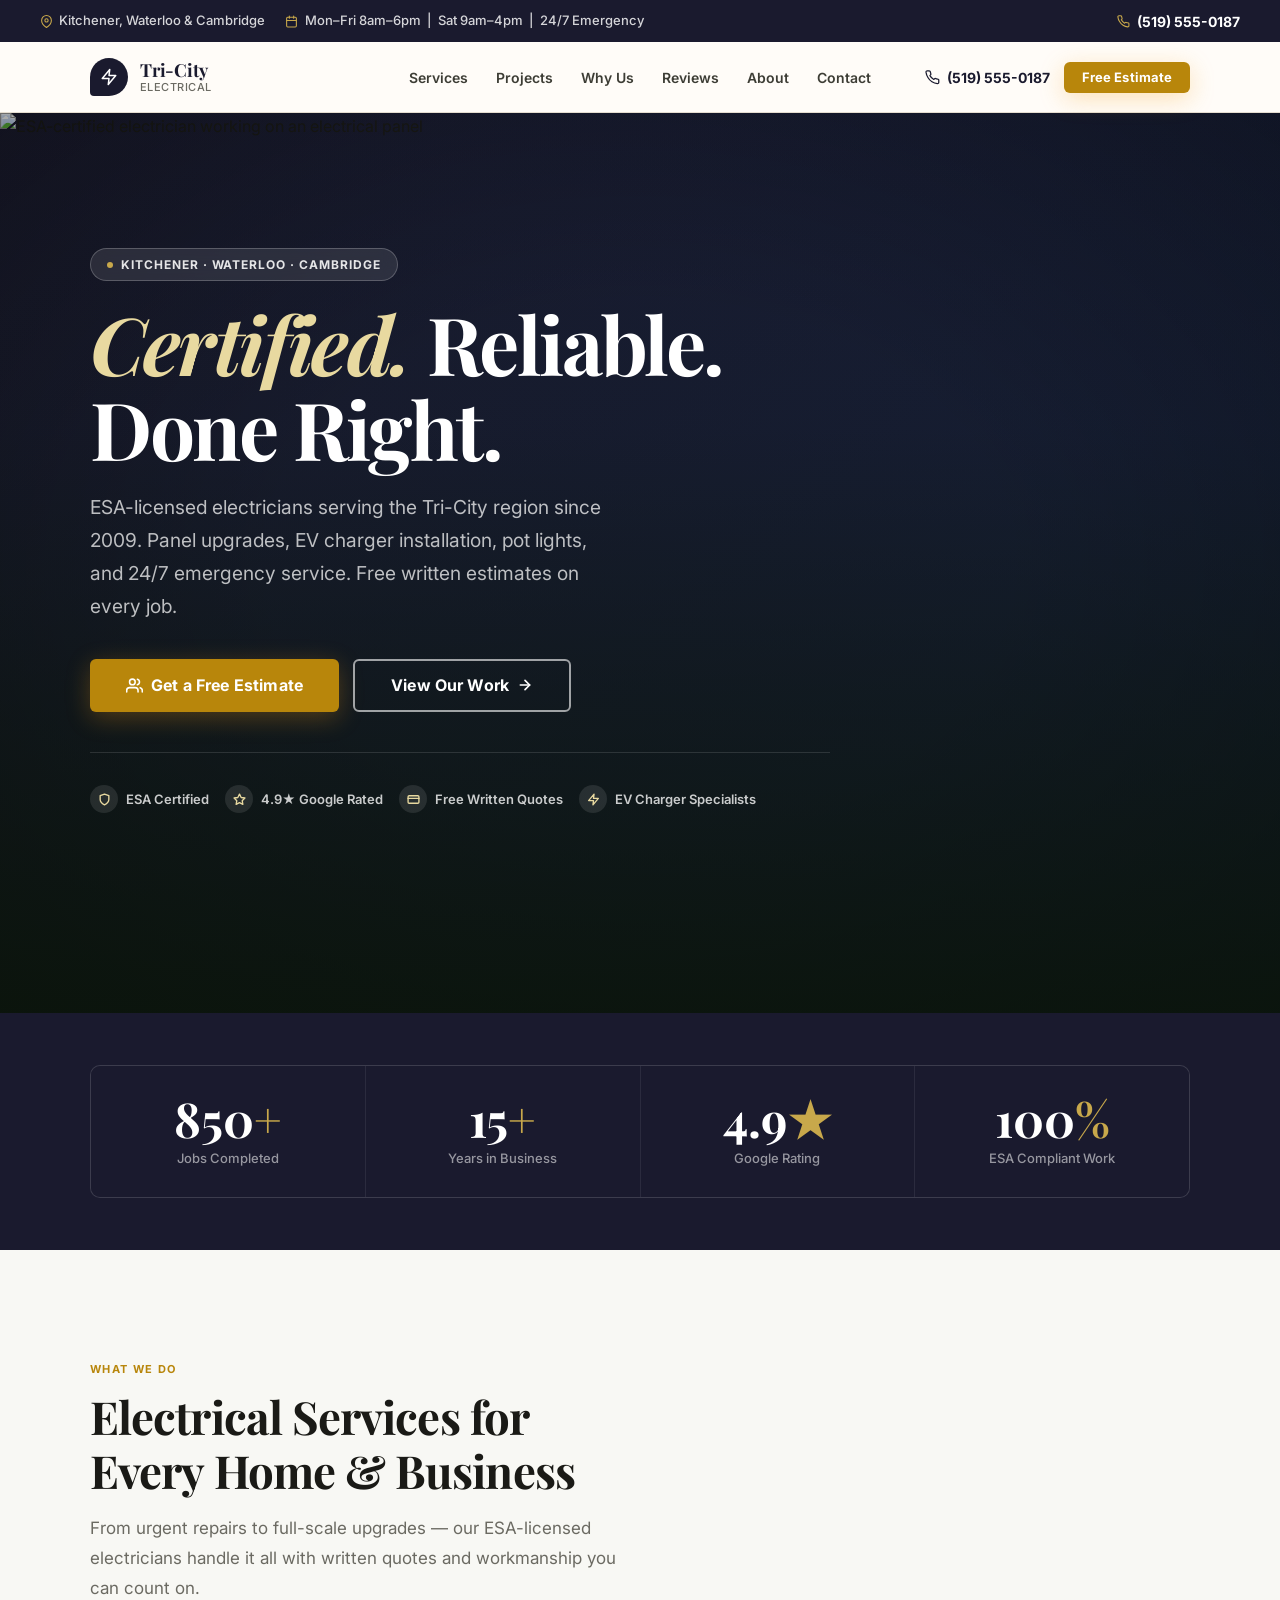
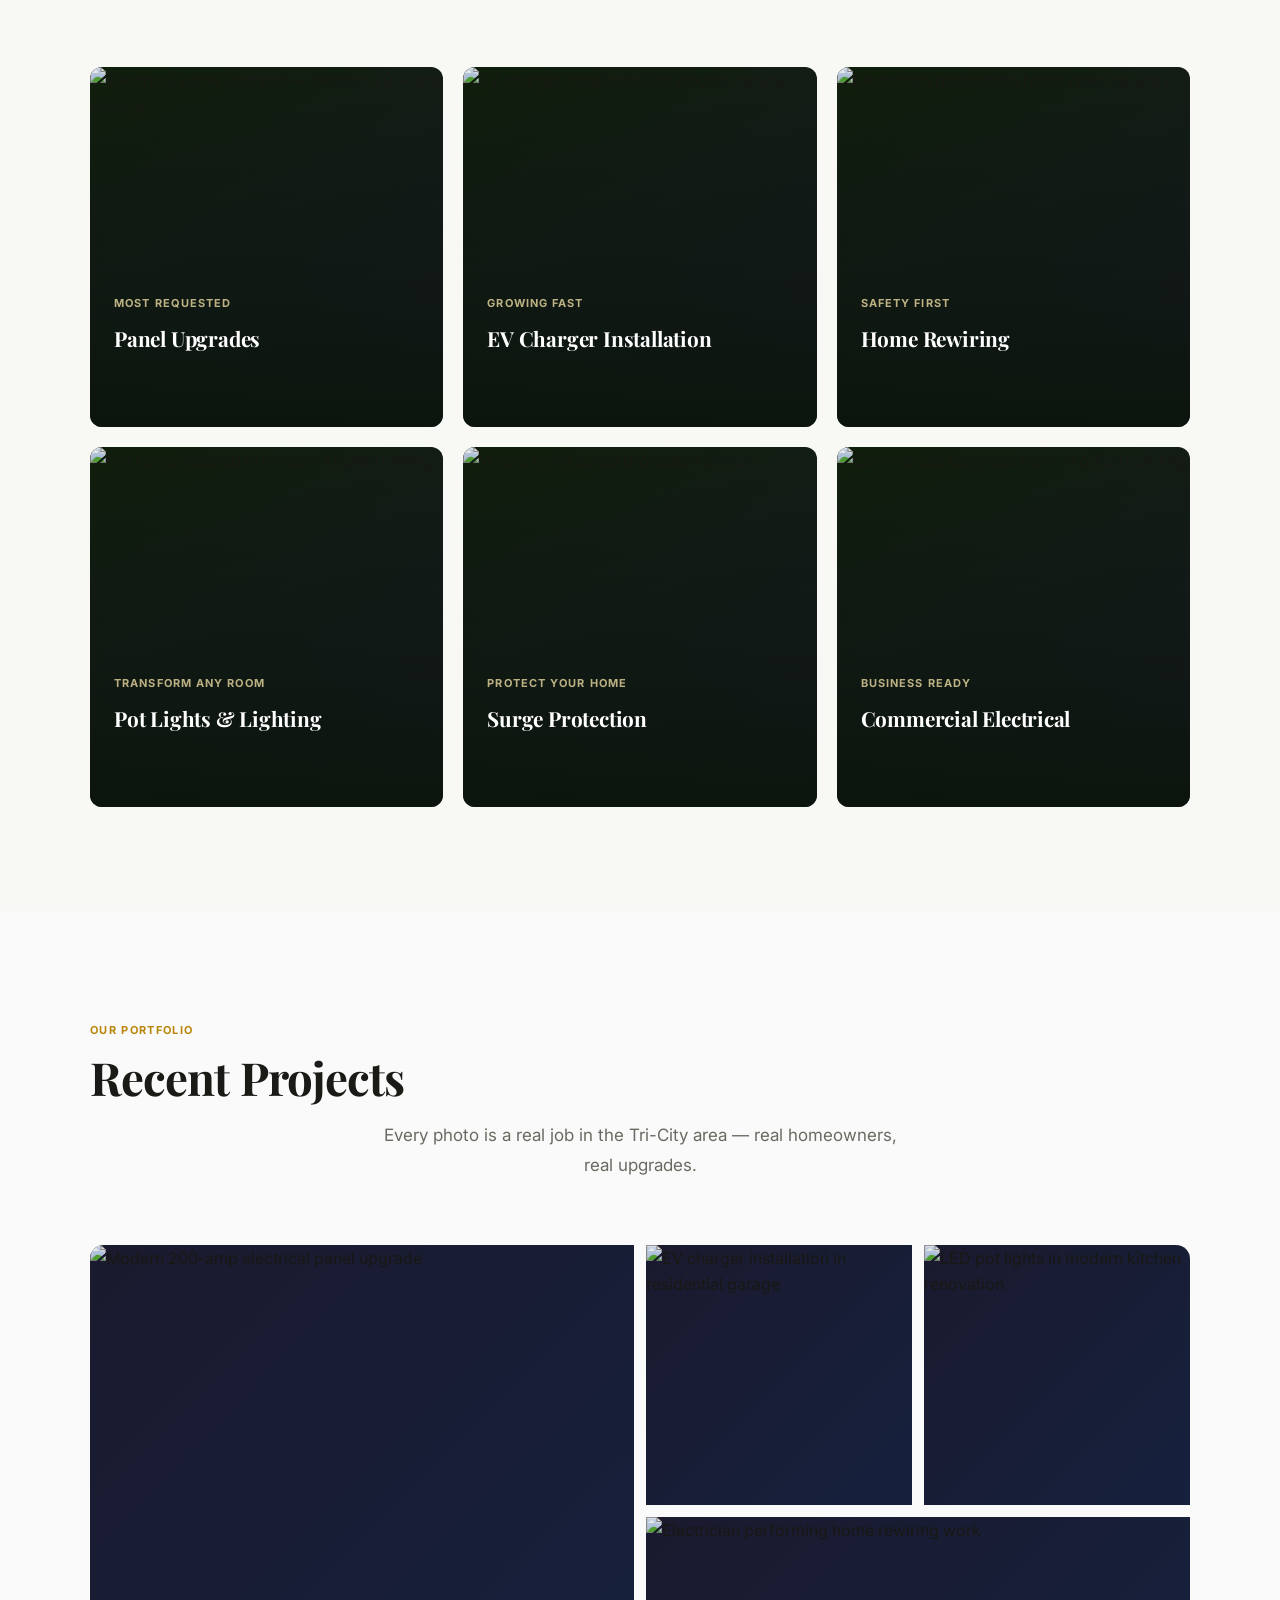
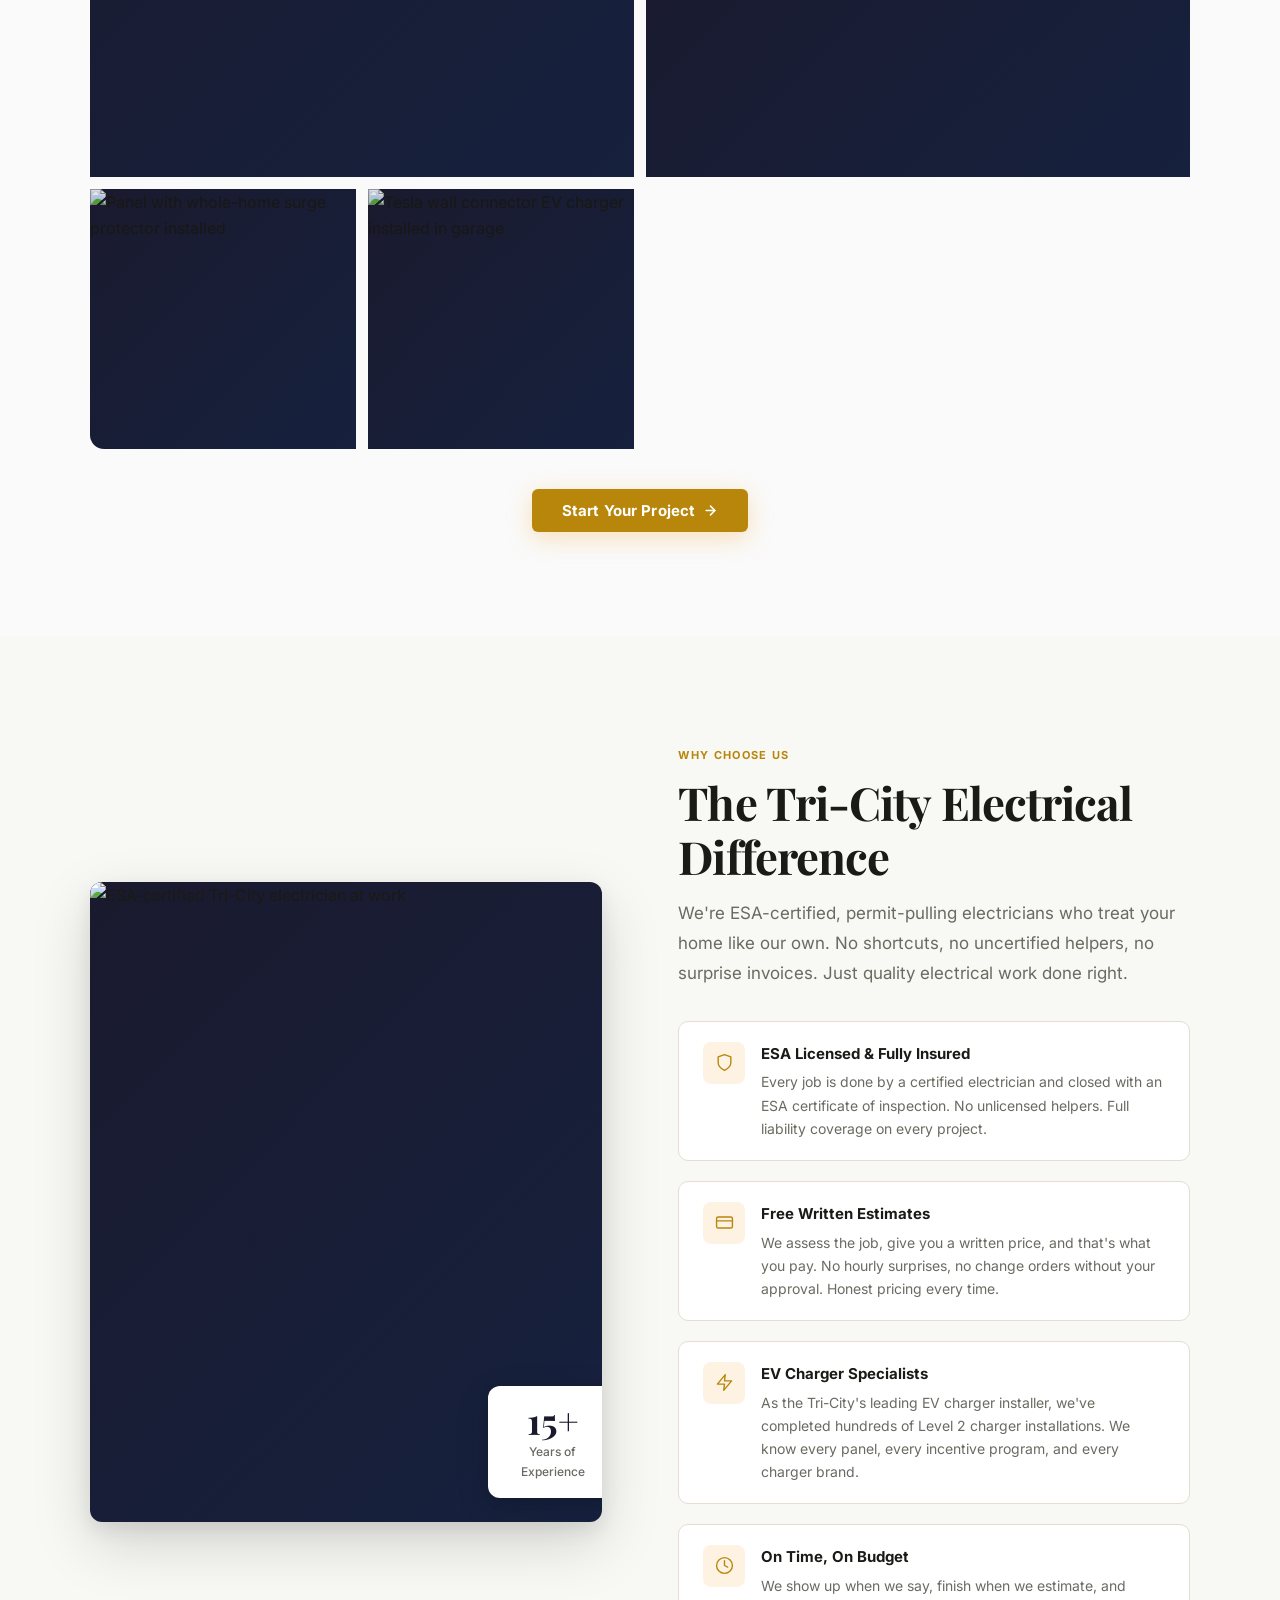
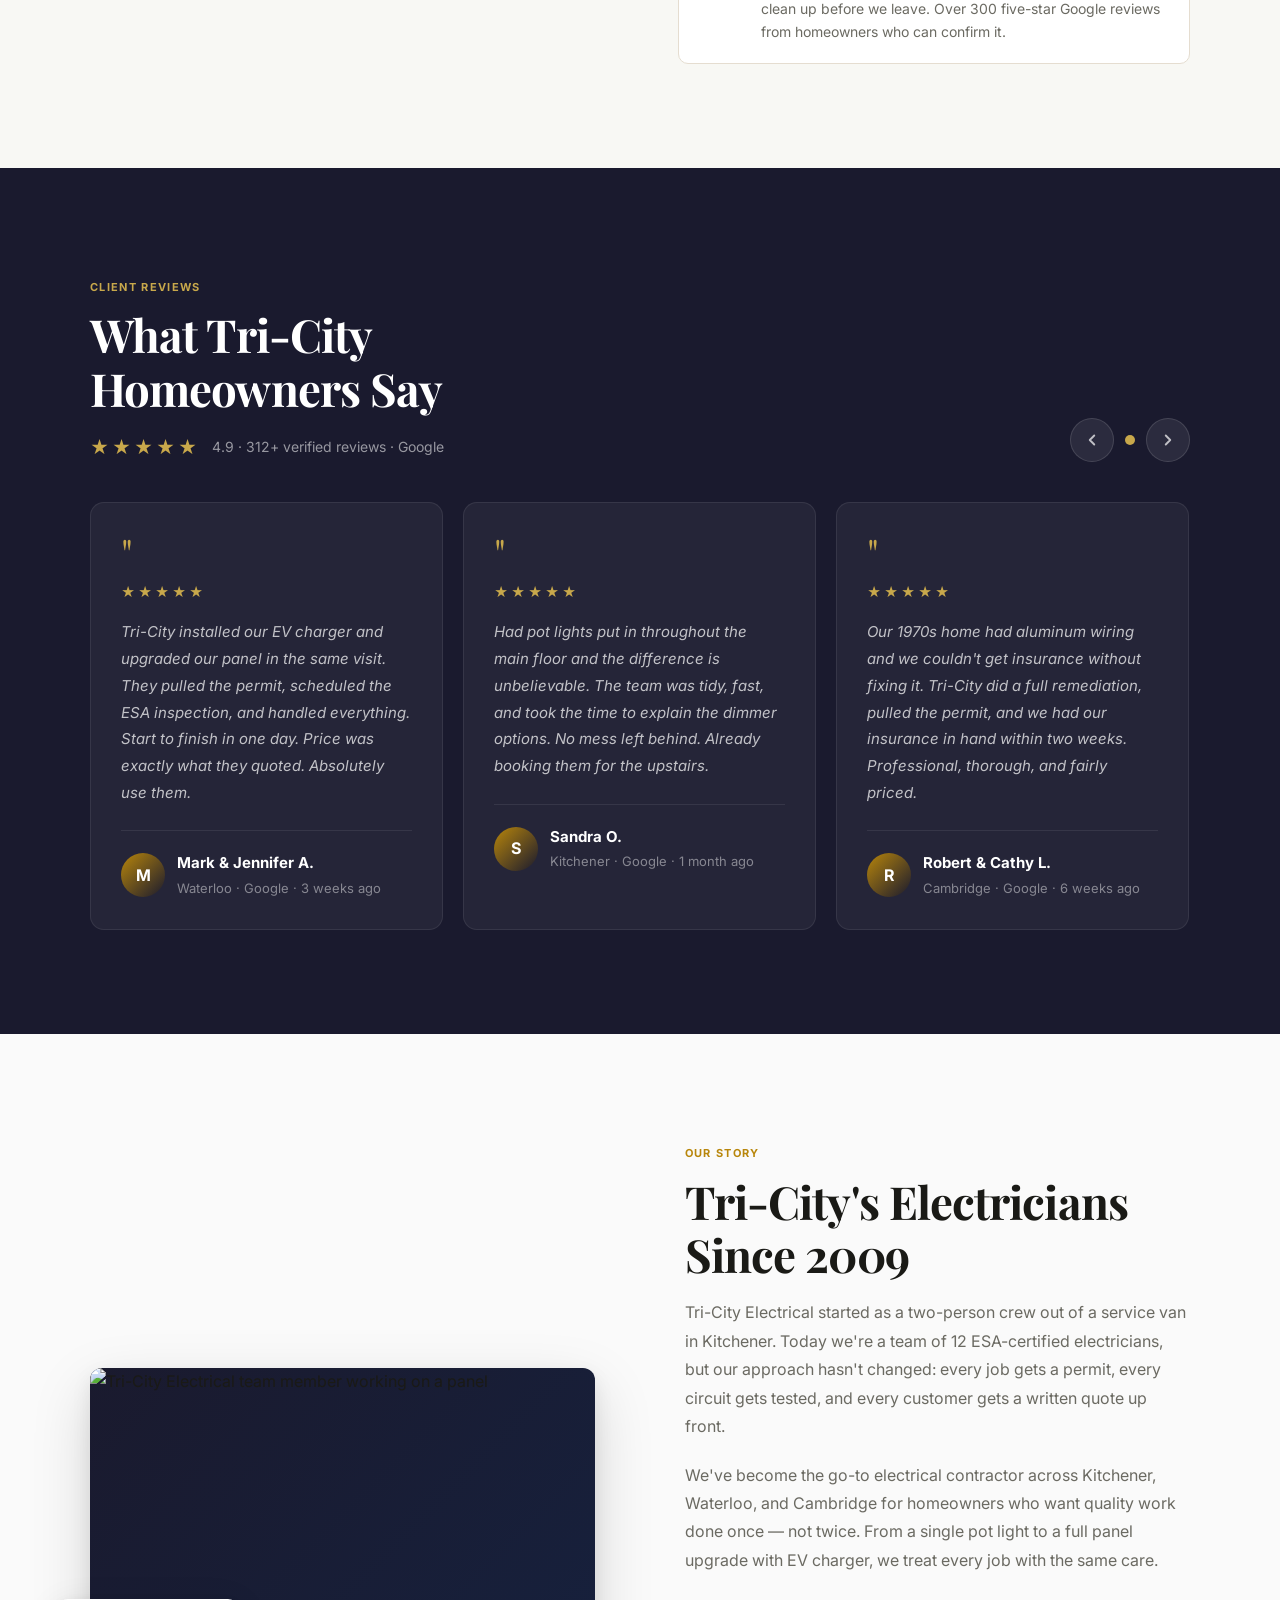
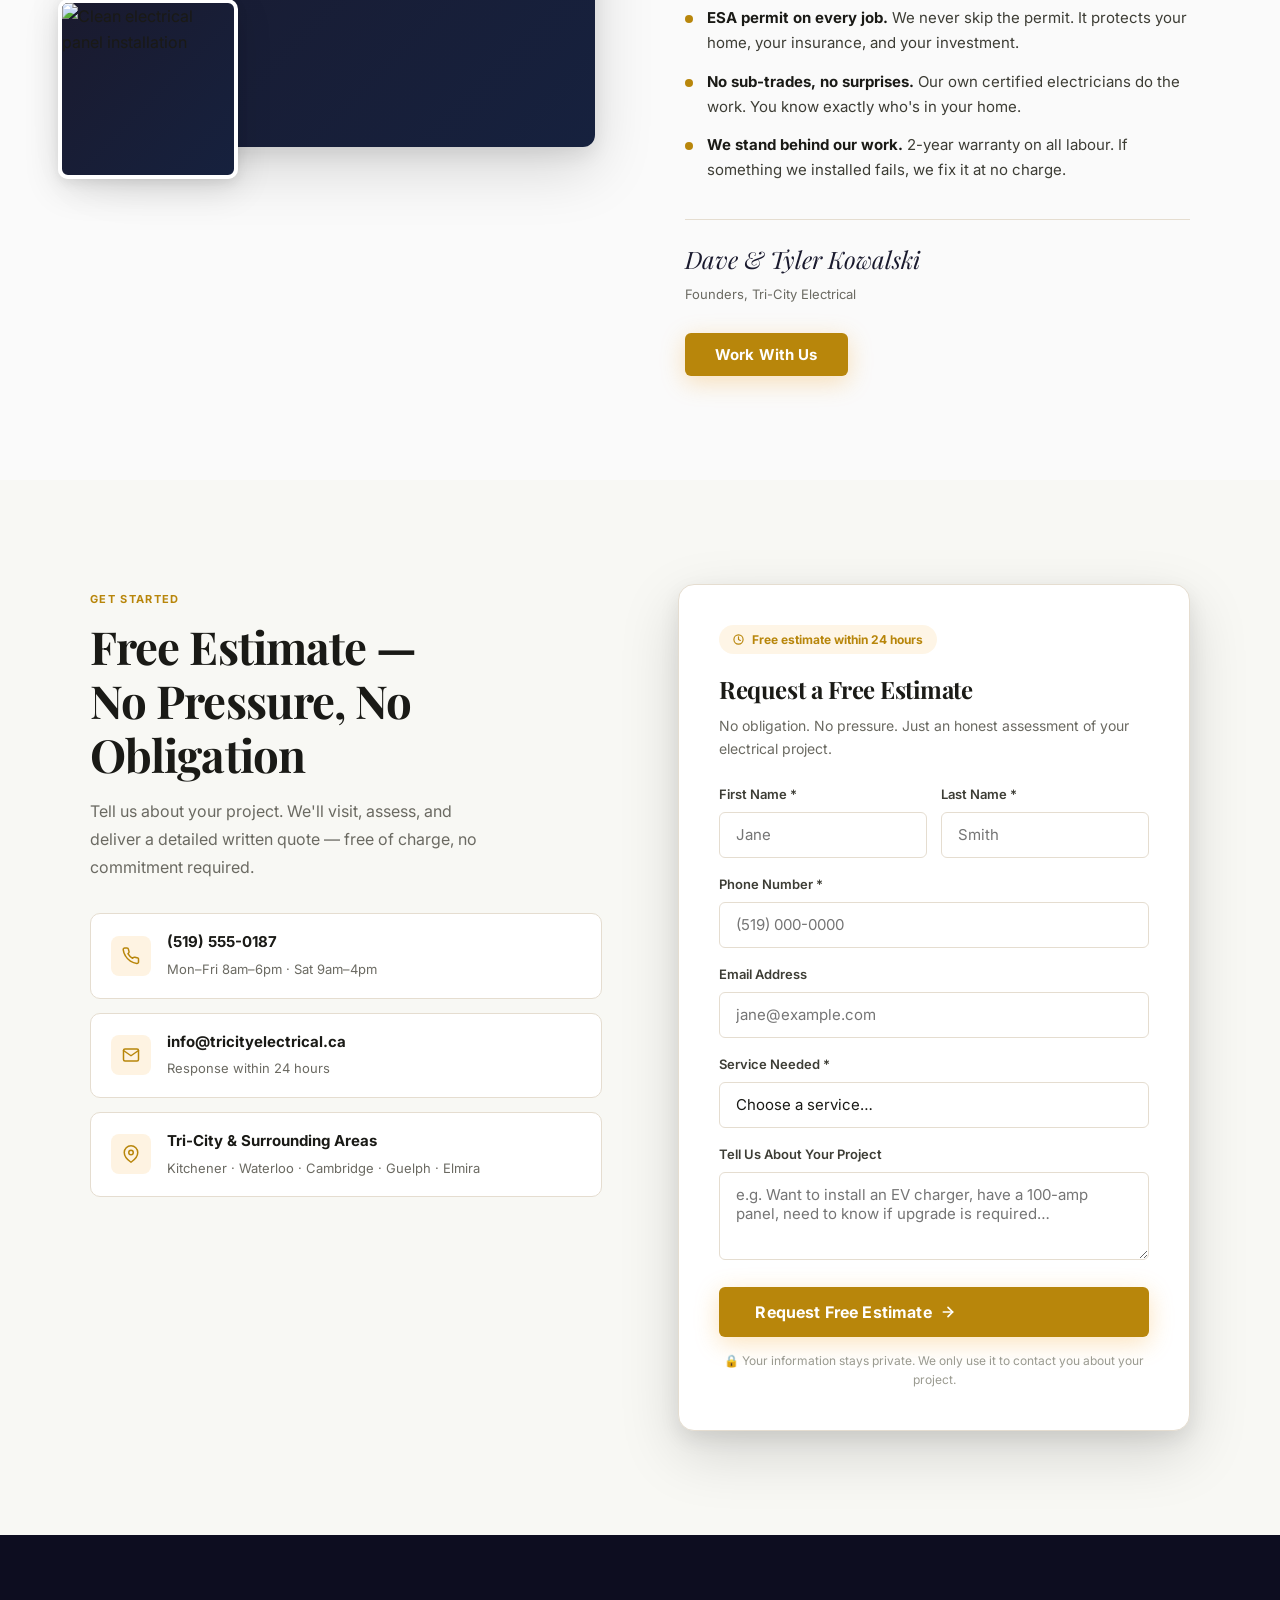
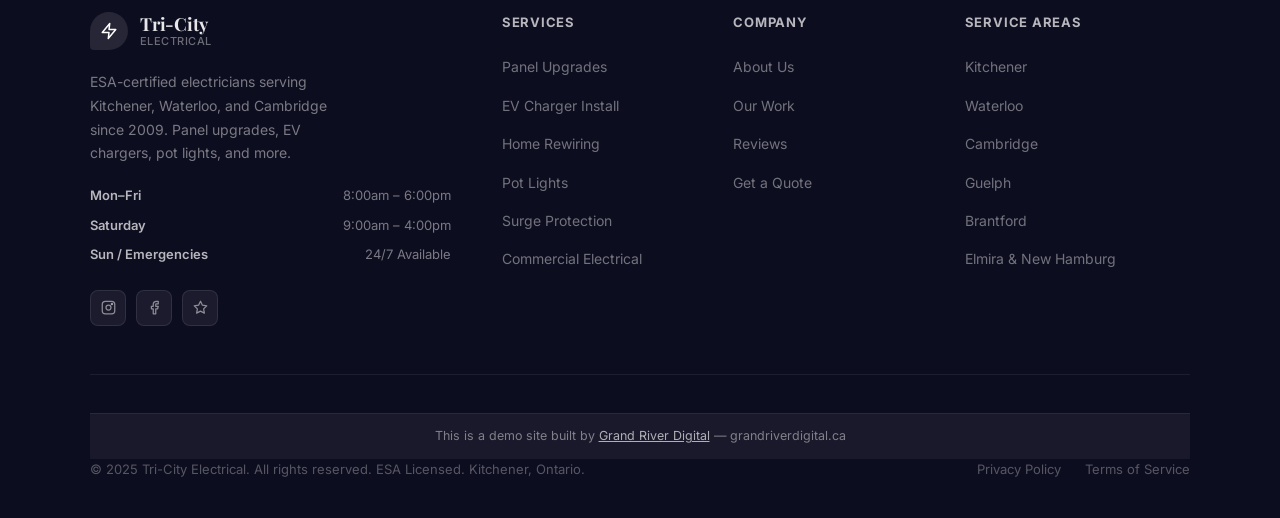
==== commit b6c90f1c: "redesign: full premium rewrite" ====
--- a/index.html
+++ b/index.html
@@ -4,16 +4,29 @@
   <meta charset="UTF-8" />
   <meta name="viewport" content="width=device-width, initial-scale=1.0" />
   <meta name="theme-color" content="#1a1a2e" />
-  <title>Tri-City Electrical | Licensed Electricians — Kitchener · Waterloo · Cambridge</title>
-  <meta name="description" content="Tri-City Electrical — ESA certified electricians serving Kitchener, Waterloo & Cambridge. Panel upgrades, EV charger installation, home rewiring, pot lights & more. Free estimates." />
-
-  <!-- Preconnect for fonts -->
+  <title>Tri-City Electrical | ESA-Certified Electricians — Kitchener, Waterloo, Cambridge</title>
+  <meta name="description" content="Tri-City Electrical — ESA-certified electricians serving Kitchener, Waterloo, and Cambridge. Panel upgrades, EV charger installation, pot lights, home rewiring, and commercial electrical. Free estimates." />
+  <link rel="canonical" href="https://grandriverdigital.github.io/tri-city-electrical-demo/" />
+
+  <script type="application/ld+json">
+  {
+    "@context": "https://schema.org",
+    "@type": "Electrician",
+    "name": "Tri-City Electrical",
+    "telephone": "(519) 555-0187",
+    "email": "info@tricityelectrical.ca",
+    "address": {"@type": "PostalAddress", "addressLocality": "Kitchener", "addressRegion": "ON", "addressCountry": "CA"},
+    "foundingDate": "2009",
+    "openingHours": ["Mo-Fr 08:00-18:00", "Sa 09:00-16:00"],
+    "aggregateRating": {"@type": "AggregateRating", "ratingValue": "4.9", "reviewCount": "312", "bestRating": "5"}
+  }
+  </script>
+
   <link rel="preconnect" href="https://fonts.googleapis.com">
   <link rel="preconnect" href="https://fonts.gstatic.com" crossorigin>
 
-  <!-- Image resilience: define before any <img onerror="imgFallback(this)"> -->
   <script>
-    var IMG_FALLBACK = 'data:image/svg+xml,%3Csvg xmlns=%22http://www.w3.org/2000/svg%22 width=%22800%22 height=%22600%22%3E%3ClinearGradient id=%22g%22 x1=%220%25%22 y1=%220%25%22 x2=%22100%25%22 y2=%22100%25%22%3E%3Cstop offset=%220%25%22 stop-color=%22%231a1a2e%22/%3E%3Cstop offset=%22100%25%22 stop-color=%22%2316213e%22/%3E%3C/linearGradient%3E%3Crect width=%22800%22 height=%22600%22 fill=%22url(%23g)%22/%3E%3Cpolygon points=%22420,160 400,280 430,280 390,420 440,290 408,290 445,160%22 fill=%22rgba(243,156,18,0.25)%22/%3E%3C/svg%3E';
+    var IMG_FALLBACK = 'data:image/svg+xml,%3Csvg xmlns=%22http://www.w3.org/2000/svg%22 width=%22800%22 height=%22600%22%3E%3ClinearGradient id=%22g%22 x1=%220%25%22 y1=%220%25%22 x2=%22100%25%22 y2=%22100%25%22%3E%3Cstop offset=%220%25%22 stop-color=%22%231a1a2e%22/%3E%3Cstop offset=%22100%25%22 stop-color=%22%2216213e%22/%3E%3C/linearGradient%3E%3Crect width=%22800%22 height=%22600%22 fill=%22url(%23g)%22/%3E%3Ccircle cx=%22400%22 cy=%22280%22 r=%2290%22 fill=%22rgba(243,156,18,0.18)%22/%3E%3Cpath d=%22M380 230 L430 280 L400 280 L420 350 L360 290 L395 290 Z%22 fill=%22rgba(255,255,255,0.1)%22/%3E%3C/svg%3E';
     function imgFallback(img) {
       img.onerror = null;
       img.src = IMG_FALLBACK;
@@ -27,14 +40,12 @@
 </head>
 <body>
 
-<!-- ═══════════════════════════════════
-     TOP BAR
-═══════════════════════════════════ -->
+<!-- TOP BAR -->
 <div id="topbar">
   <div class="topbar-left">
     <div class="topbar-item">
       <svg width="13" height="13" viewBox="0 0 24 24" fill="none" stroke="currentColor" stroke-width="2" stroke-linecap="round" stroke-linejoin="round"><path d="M21 10c0 7-9 13-9 13s-9-6-9-13a9 9 0 0 1 18 0z"/><circle cx="12" cy="10" r="3"/></svg>
-      Kitchener · Waterloo · Cambridge &amp; Surrounding Areas
+      Kitchener, Waterloo &amp; Cambridge
     </div>
     <div class="topbar-item">
       <svg width="13" height="13" viewBox="0 0 24 24" fill="none" stroke="currentColor" stroke-width="2" stroke-linecap="round" stroke-linejoin="round"><rect x="3" y="4" width="18" height="18" rx="2"/><line x1="16" y1="2" x2="16" y2="6"/><line x1="8" y1="2" x2="8" y2="6"/><line x1="3" y1="10" x2="21" y2="10"/></svg>
@@ -47,14 +58,12 @@
   </a>
 </div>
 
-<!-- ═══════════════════════════════════
-     STICKY HEADER
-═══════════════════════════════════ -->
+<!-- STICKY HEADER -->
 <header id="hdr">
   <div class="wrap hdr-inner">
     <a href="#" class="logo" aria-label="Tri-City Electrical — home">
-      <div class="logo-bolt" aria-hidden="true">
-        <svg width="18" height="18" viewBox="0 0 24 24" fill="none" stroke="currentColor" stroke-width="2.2" stroke-linecap="round" stroke-linejoin="round"><polygon points="13 2 3 14 12 14 11 22 21 10 12 10 13 2"/></svg>
+      <div class="logo-leaf" aria-hidden="true">
+        <svg width="18" height="18" viewBox="0 0 24 24" fill="none" stroke="currentColor" stroke-width="2" stroke-linecap="round" stroke-linejoin="round"><polygon points="13 2 3 14 12 14 11 22 21 10 12 10 13 2"/></svg>
       </div>
       <div class="logo-text">
         Tri-City
@@ -64,7 +73,7 @@
 
     <nav class="desktop-nav" aria-label="Main navigation">
       <a href="#services">Services</a>
-      <a href="#gallery">Gallery</a>
+      <a href="#gallery">Projects</a>
       <a href="#why-us">Why Us</a>
       <a href="#testimonials">Reviews</a>
       <a href="#about">About</a>
@@ -88,14 +97,14 @@
 <div id="mobile-nav" role="dialog" aria-modal="true" aria-label="Mobile navigation">
   <nav>
     <a href="#services" class="mobile-link">Services</a>
-    <a href="#gallery" class="mobile-link">Gallery</a>
+    <a href="#gallery" class="mobile-link">Projects</a>
     <a href="#why-us" class="mobile-link">Why Us</a>
     <a href="#testimonials" class="mobile-link">Reviews</a>
     <a href="#about" class="mobile-link">About</a>
     <a href="#quote" class="mobile-link">Contact</a>
   </nav>
   <div class="mobile-nav-cta">
-    <a href="tel:5195550187" class="btn btn-outline-lt btn-lg" style="justify-content:center">
+    <a href="tel:5195550187" class="btn btn-outline-dk btn-lg" style="justify-content:center">
       <svg width="17" height="17" viewBox="0 0 24 24" fill="none" stroke="currentColor" stroke-width="2" stroke-linecap="round" stroke-linejoin="round"><path d="M22 16.92v3a2 2 0 0 1-2.18 2 19.79 19.79 0 0 1-8.63-3.07A19.5 19.5 0 0 1 4.69 12 19.79 19.79 0 0 1 1.61 3.44 2 2 0 0 1 3.6 1.27h3a2 2 0 0 1 2 1.72 12.84 12.84 0 0 0 .7 2.81 2 2 0 0 1-.45 2.11L7.91 8.94a16 16 0 0 0 6.16 6.16l.94-.94a2 2 0 0 1 2.11-.45 12.84 12.84 0 0 0 2.81.7A2 2 0 0 1 22 16.92z"/></svg>
       (519) 555-0187
     </a>
@@ -103,14 +112,12 @@
   </div>
 </div>
 
-<!-- ═══════════════════════════════════
-     HERO
-═══════════════════════════════════ -->
+<!-- HERO -->
 <section id="hero" aria-labelledby="hero-h1">
   <div class="hero-bg">
     <img
       src="https://images.pexels.com/photos/8005397/pexels-photo-8005397.jpeg?auto=compress&cs=tinysrgb&w=1800&h=900&dpr=1"
-      alt="Licensed electrician working on residential electrical panel"
+      alt="ESA-certified electrician working on an electrical panel"
       fetchpriority="high"
       loading="eager" onerror="imgFallback(this)">
   </div>
@@ -119,21 +126,21 @@
       <div class="hero-inner">
         <div class="hero-kicker">
           <span class="dot" aria-hidden="true"></span>
-          ESA Certified · Kitchener-Waterloo-Cambridge
+          Kitchener · Waterloo · Cambridge
         </div>
         <h1 id="hero-h1">
-          <em>Expert</em> Electrical.<br>Done Right, Done Safe.
+          <em>Certified.</em> Reliable.<br>Done Right.
         </h1>
         <p class="hero-sub">
-          From panel upgrades and EV charger installations to full home rewiring — Tri-City Electrical delivers code-compliant, ESA-certified work backed by 15+ years of trusted service across the Tri-City region.
+          ESA-licensed electricians serving the Tri-City region since 2009. Panel upgrades, EV charger installation, pot lights, and 24/7 emergency service. Free written estimates on every job.
         </p>
         <div class="hero-ctas">
           <a href="#quote" class="btn btn-primary btn-lg">
             <svg width="17" height="17" viewBox="0 0 24 24" fill="none" stroke="currentColor" stroke-width="2.2" stroke-linecap="round" stroke-linejoin="round"><path d="M17 21v-2a4 4 0 0 0-4-4H5a4 4 0 0 0-4 4v2"/><circle cx="9" cy="7" r="4"/><path d="M23 21v-2a4 4 0 0 0-3-3.87"/><path d="M16 3.13a4 4 0 0 1 0 7.75"/></svg>
             Get a Free Estimate
           </a>
-          <a href="#services" class="btn btn-outline btn-lg">
-            Our Services
+          <a href="#gallery" class="btn btn-outline btn-lg">
+            View Our Work
             <svg width="16" height="16" viewBox="0 0 24 24" fill="none" stroke="currentColor" stroke-width="2.5" stroke-linecap="round" stroke-linejoin="round"><line x1="5" y1="12" x2="19" y2="12"/><polyline points="12 5 19 12 12 19"/></svg>
           </a>
         </div>
@@ -146,36 +153,34 @@
           </div>
           <div class="hero-badge" role="listitem">
             <span class="badge-icon" aria-hidden="true">
+              <svg width="13" height="13" viewBox="0 0 24 24" fill="none" stroke="currentColor" stroke-width="2.5" stroke-linecap="round" stroke-linejoin="round"><polygon points="12 2 15.09 8.26 22 9.27 17 14.14 18.18 21.02 12 17.77 5.82 21.02 7 14.14 2 9.27 8.91 8.26 12 2"/></svg>
+            </span>
+            4.9★ Google Rated
+          </div>
+          <div class="hero-badge" role="listitem">
+            <span class="badge-icon" aria-hidden="true">
+              <svg width="13" height="13" viewBox="0 0 24 24" fill="none" stroke="currentColor" stroke-width="2.5" stroke-linecap="round" stroke-linejoin="round"><rect x="2" y="5" width="20" height="14" rx="2"/><line x1="2" y1="10" x2="22" y2="10"/></svg>
+            </span>
+            Free Written Quotes
+          </div>
+          <div class="hero-badge" role="listitem">
+            <span class="badge-icon" aria-hidden="true">
               <svg width="13" height="13" viewBox="0 0 24 24" fill="none" stroke="currentColor" stroke-width="2.5" stroke-linecap="round" stroke-linejoin="round"><polygon points="13 2 3 14 12 14 11 22 21 10 12 10 13 2"/></svg>
             </span>
             EV Charger Specialists
           </div>
-          <div class="hero-badge" role="listitem">
-            <span class="badge-icon" aria-hidden="true">
-              <svg width="13" height="13" viewBox="0 0 24 24" fill="none" stroke="currentColor" stroke-width="2.5" stroke-linecap="round" stroke-linejoin="round"><line x1="12" y1="1" x2="12" y2="23"/><path d="M17 5H9.5a3.5 3.5 0 0 0 0 7h5a3.5 3.5 0 0 1 0 7H6"/></svg>
-            </span>
-            Free Written Quotes
-          </div>
-          <div class="hero-badge" role="listitem">
-            <span class="badge-icon" aria-hidden="true">
-              <svg width="13" height="13" viewBox="0 0 24 24" fill="none" stroke="currentColor" stroke-width="2.5" stroke-linecap="round" stroke-linejoin="round"><circle cx="12" cy="12" r="10"/><polyline points="12 6 12 12 16 14"/></svg>
-            </span>
-            24/7 Emergency Service
-          </div>
         </div>
       </div>
     </div>
   </div>
 </section>
 
-<!-- ═══════════════════════════════════
-     STATS STRIP
-═══════════════════════════════════ -->
+<!-- STATS STRIP -->
 <div id="stats" aria-label="Business statistics">
   <div class="wrap">
     <div class="stats-row">
       <div class="stat-cell">
-        <div class="stat-n" id="sn-jobs">0<span class="accent">+</span></div>
+        <div class="stat-n" id="sn-proj">0<span class="accent">+</span></div>
         <div class="stat-l">Jobs Completed</div>
       </div>
       <div class="stat-cell">
@@ -183,85 +188,83 @@
         <div class="stat-l">Years in Business</div>
       </div>
       <div class="stat-cell">
-        <div class="stat-n">ESA<span class="accent">#</span></div>
-        <div class="stat-l">7002147 — Certified</div>
-      </div>
-      <div class="stat-cell">
         <div class="stat-n">4.9<span class="accent">★</span></div>
         <div class="stat-l">Google Rating</div>
       </div>
+      <div class="stat-cell">
+        <div class="stat-n">100<span class="accent">%</span></div>
+        <div class="stat-l">ESA Compliant Work</div>
+      </div>
     </div>
   </div>
 </div>
 
-<!-- ═══════════════════════════════════
-     SERVICES
-═══════════════════════════════════ -->
+<!-- SERVICES -->
 <section id="services" aria-labelledby="svc-title">
   <div class="wrap">
     <div class="section-head">
       <div class="eyebrow sr">What We Do</div>
-      <h2 class="section-title sr d1" id="svc-title">Electrical Services for Every<br>Home &amp; Business</h2>
-      <p class="section-sub sr d2">From quick fixes to full electrical overhauls — our licensed team handles it all with ESA-certified workmanship and a commitment to your safety.</p>
+      <h2 class="section-title sr d1" id="svc-title">Electrical Services for<br>Every Home &amp; Business</h2>
+      <p class="section-sub sr d2">From urgent repairs to full-scale upgrades — our ESA-licensed electricians handle it all with written quotes and workmanship you can count on.</p>
     </div>
     <div class="services-grid">
 
       <div class="service-card sr d1">
-        <img src="https://images.pexels.com/photos/257736/pexels-photo-257736.jpeg?auto=compress&cs=tinysrgb&w=800&h=534&dpr=1" alt="Electrical panel upgrade — residential breaker box" loading="lazy" onerror="imgFallback(this)">
+        <img src="https://images.pexels.com/photos/257736/pexels-photo-257736.jpeg?auto=compress&cs=tinysrgb&w=800&h=534&dpr=1" alt="Electrical panel upgrade — modern 200-amp service" loading="lazy" onerror="imgFallback(this)">
         <div class="service-body">
           <div class="service-tag">Most Requested</div>
           <h3>Panel Upgrades</h3>
-          <p class="service-desc">Upgrade your home's electrical panel to safely support modern appliances, EV chargers, and smart home systems. 100A to 200A upgrades with full ESA inspection.</p>
+          <p class="service-desc">Upgrade your 100-amp panel to 200-amp or higher. Essential for EV chargers, home additions, and older homes with outdated wiring. ESA permit pulled on every job.</p>
           <span class="service-arrow">Learn more <svg width="13" height="13" viewBox="0 0 24 24" fill="none" stroke="currentColor" stroke-width="2.5" stroke-linecap="round" stroke-linejoin="round"><line x1="5" y1="12" x2="19" y2="12"/><polyline points="12 5 19 12 12 19"/></svg></span>
         </div>
       </div>
 
       <div class="service-card sr d2">
-        <img src="https://images.pexels.com/photos/9800007/pexels-photo-9800007.jpeg?auto=compress&cs=tinysrgb&w=800&h=534&dpr=1" alt="EV charger installation — Level 2 home charging station" loading="lazy" onerror="imgFallback(this)">
+        <img src="https://images.pexels.com/photos/9800007/pexels-photo-9800007.jpeg?auto=compress&cs=tinysrgb&w=800&h=534&dpr=1" alt="EV charger installation for electric vehicle" loading="lazy" onerror="imgFallback(this)">
         <div class="service-body">
-          <div class="service-tag">Hot Market Topic</div>
-          <h3>EV Charger Install</h3>
-          <p class="service-desc">Level 2 home charging installation for all major EV brands. We handle permitting, panel capacity assessment, and ESA certification — start charging overnight.</p>
+          <div class="service-tag">Growing Fast</div>
+          <h3>EV Charger Installation</h3>
+          <p class="service-desc">Level 2 home EV charger installation (240V). We handle the panel assessment, permit, wiring, and charger mounting. Certified for all major brands including Tesla, ChargePoint, and Wallbox.</p>
           <span class="service-arrow">Learn more <svg width="13" height="13" viewBox="0 0 24 24" fill="none" stroke="currentColor" stroke-width="2.5" stroke-linecap="round" stroke-linejoin="round"><line x1="5" y1="12" x2="19" y2="12"/><polyline points="12 5 19 12 12 19"/></svg></span>
         </div>
       </div>
 
       <div class="service-card sr d3">
-        <img src="https://images.pexels.com/photos/8005397/pexels-photo-8005397.jpeg?auto=compress&cs=tinysrgb&w=800&h=534&dpr=1" alt="Home rewiring — licensed electrician working on wiring" loading="lazy" onerror="imgFallback(this)">
+        <img src="https://images.pexels.com/photos/8005397/pexels-photo-8005397.jpeg?auto=compress&cs=tinysrgb&w=800&h=534&dpr=1" alt="Electrician performing home rewiring work" loading="lazy" onerror="imgFallback(this)">
         <div class="service-body">
-          <div class="service-tag">Safety Critical</div>
+          <div class="service-tag">Safety First</div>
           <h3>Home Rewiring</h3>
-          <p class="service-desc">Old aluminum wiring or outdated circuits putting your family at risk? We rewire homes to current Ontario Electrical Safety Code standards — fully permitted and inspected.</p>
+          <p class="service-desc">Aluminum wiring remediation, knob-and-tube replacement, and full home rewiring for older properties. Protect your family and qualify for home insurance.</p>
           <span class="service-arrow">Learn more <svg width="13" height="13" viewBox="0 0 24 24" fill="none" stroke="currentColor" stroke-width="2.5" stroke-linecap="round" stroke-linejoin="round"><line x1="5" y1="12" x2="19" y2="12"/><polyline points="12 5 19 12 12 19"/></svg></span>
         </div>
       </div>
 
       <div class="service-card sr d2">
-        <img src="https://images.pexels.com/photos/1123262/pexels-photo-1123262.jpeg?auto=compress&cs=tinysrgb&w=800&h=534&dpr=1" alt="Pot light installation — recessed LED lighting in ceiling" loading="lazy" onerror="imgFallback(this)">
+        <img src="https://images.pexels.com/photos/1123262/pexels-photo-1123262.jpeg?auto=compress&cs=tinysrgb&w=800&h=534&dpr=1" alt="Pot lights installed in modern kitchen ceiling" loading="lazy" onerror="imgFallback(this)">
         <div class="service-body">
           <div class="service-tag">Transform Any Room</div>
-          <h3>Pot Lights</h3>
-          <p class="service-desc">Clean, modern LED pot light installation in any room. We cut holes, run wiring, and leave zero mess. Dimmer-compatible options available for every budget.</p>
+          <h3>Pot Lights &amp; Lighting</h3>
+          <p class="service-desc">LED pot light installation, under-cabinet lighting, dimmer switches, and smart lighting systems. A one-day install that transforms the look and feel of any room.</p>
           <span class="service-arrow">Learn more <svg width="13" height="13" viewBox="0 0 24 24" fill="none" stroke="currentColor" stroke-width="2.5" stroke-linecap="round" stroke-linejoin="round"><line x1="5" y1="12" x2="19" y2="12"/><polyline points="12 5 19 12 12 19"/></svg></span>
         </div>
       </div>
 
       <div class="service-card sr d3">
-        <img src="https://images.pexels.com/photos/257736/pexels-photo-257736.jpeg?auto=compress&cs=tinysrgb&w=800&h=534&dpr=1" alt="Surge protection device for whole home electrical safety" loading="lazy" onerror="imgFallback(this)">
+        <img src="https://images.pexels.com/photos/257736/pexels-photo-257736.jpeg?auto=compress&cs=tinysrgb&w=800&h=534&dpr=1" alt="Whole home surge protection device" loading="lazy" onerror="imgFallback(this)">
         <div class="service-body">
           <div class="service-tag">Protect Your Home</div>
           <h3>Surge Protection</h3>
-          <p class="service-desc">Whole-home surge protection keeps expensive electronics and appliances safe from power spikes. One-time install, lifetime protection. Ask about our warranty programs.</p>
+          <p class="service-desc">Whole-home surge protectors installed directly at your panel. Guard your electronics, appliances, and HVAC equipment from damaging power surges.</p>
           <span class="service-arrow">Learn more <svg width="13" height="13" viewBox="0 0 24 24" fill="none" stroke="currentColor" stroke-width="2.5" stroke-linecap="round" stroke-linejoin="round"><line x1="5" y1="12" x2="19" y2="12"/><polyline points="12 5 19 12 12 19"/></svg></span>
         </div>
       </div>
 
       <div class="service-card sr d4">
-        <img src="https://images.pexels.com/photos/8005397/pexels-photo-8005397.jpeg?auto=compress&cs=tinysrgb&w=800&h=534&dpr=1" alt="Commercial electrical work — office and retail electrical services" loading="lazy" onerror="imgFallback(this)">
+        <img src="https://images.pexels.com/photos/8005397/pexels-photo-8005397.jpeg?auto=compress&cs=tinysrgb&w=800&h=534&dpr=1" alt="Commercial electrical work in office building" loading="lazy" onerror="imgFallback(this)">
         <div class="service-body">
-          <div class="service-tag">Commercial</div>
+          <div class="service-tag">Business Ready</div>
           <h3>Commercial Electrical</h3>
-          <p class="service-desc">Tenant improvements, lighting retrofits, panel work, and new construction wiring for retail, office, and light industrial clients. Minimal disruption to your operations.</p>
+          <p class="service-desc">Tenant fit-ups, warehouse lighting, 3-phase power, CCTV and access control wiring, and ongoing maintenance contracts for local businesses.</p>
           <span class="service-arrow">Learn more <svg width="13" height="13" viewBox="0 0 24 24" fill="none" stroke="currentColor" stroke-width="2.5" stroke-linecap="round" stroke-linejoin="round"><line x1="5" y1="12" x2="19" y2="12"/><polyline points="12 5 19 12 12 19"/></svg></span>
         </div>
       </div>
@@ -270,55 +273,52 @@
   </div>
 </section>
 
-<!-- ═══════════════════════════════════
-     GALLERY
-═══════════════════════════════════ -->
-<section id="gallery" aria-labelledby="gallery-title">
+<!-- GALLERY -->
+<section id="gallery" aria-labelledby="proj-title">
   <div class="wrap">
     <div class="section-head">
-      <div class="eyebrow sr">Our Work</div>
-      <h2 class="section-title sr d1" id="gallery-title">Recent Projects</h2>
-      <p class="section-sub cx sr d2">Every photo is a real job — real homeowners who trusted us with their home's electrical safety.</p>
-    </div>
-
-    <div class="gallery-grid" id="gallery-grid" role="list">
-      <div class="gallery-item featured sr" data-src="https://images.pexels.com/photos/8005397/pexels-photo-8005397.jpeg?auto=compress&cs=tinysrgb&w=1200&h=800&dpr=1" data-caption="Full Panel Upgrade &amp; Rewire — Kitchener" role="listitem">
-        <img src="https://images.pexels.com/photos/8005397/pexels-photo-8005397.jpeg?auto=compress&cs=tinysrgb&w=900&h=600&dpr=1" alt="Licensed electrician performing full home electrical rewire" loading="lazy" onerror="imgFallback(this)">
-        <div class="gallery-overlay"><span class="gallery-label">Panel &amp; Rewire</span></div>
-        <div class="gallery-zoom" aria-hidden="true">
-          <svg width="15" height="15" viewBox="0 0 24 24" fill="none" stroke="currentColor" stroke-width="2" stroke-linecap="round" stroke-linejoin="round"><circle cx="11" cy="11" r="8"/><line x1="21" y1="21" x2="16.65" y2="16.65"/></svg>
-        </div>
-      </div>
-
-      <div class="gallery-item sr d1" data-src="https://images.pexels.com/photos/257736/pexels-photo-257736.jpeg?auto=compress&cs=tinysrgb&w=900&h=600&dpr=1" data-caption="200A Panel Upgrade — Waterloo" role="listitem">
-        <img src="https://images.pexels.com/photos/257736/pexels-photo-257736.jpeg?auto=compress&cs=tinysrgb&w=700&h=467&dpr=1" alt="200 amp electrical panel upgrade" loading="lazy" onerror="imgFallback(this)">
+      <div class="eyebrow sr">Our Portfolio</div>
+      <h2 class="section-title sr d1" id="proj-title">Recent Projects</h2>
+      <p class="section-sub cx sr d2">Every photo is a real job in the Tri-City area — real homeowners, real upgrades.</p>
+    </div>
+
+    <div class="gallery-grid" id="gallery" role="list">
+      <div class="gallery-item featured sr" data-src="https://images.pexels.com/photos/257736/pexels-photo-257736.jpeg?auto=compress&cs=tinysrgb&w=1200&h=800&dpr=1" data-caption="200-Amp Panel Upgrade — Kitchener Residential" role="listitem">
+        <img src="https://images.pexels.com/photos/257736/pexels-photo-257736.jpeg?auto=compress&cs=tinysrgb&w=900&h=600&dpr=1" alt="Modern 200-amp electrical panel upgrade" loading="lazy" onerror="imgFallback(this)">
         <div class="gallery-overlay"><span class="gallery-label">Panel Upgrade</span></div>
         <div class="gallery-zoom" aria-hidden="true"><svg width="15" height="15" viewBox="0 0 24 24" fill="none" stroke="currentColor" stroke-width="2" stroke-linecap="round" stroke-linejoin="round"><circle cx="11" cy="11" r="8"/><line x1="21" y1="21" x2="16.65" y2="16.65"/></svg></div>
       </div>
 
-      <div class="gallery-item sr d2" data-src="https://images.pexels.com/photos/9800007/pexels-photo-9800007.jpeg?auto=compress&cs=tinysrgb&w=900&h=600&dpr=1" data-caption="Level 2 EV Charger Install — Cambridge" role="listitem">
-        <img src="https://images.pexels.com/photos/9800007/pexels-photo-9800007.jpeg?auto=compress&cs=tinysrgb&w=700&h=467&dpr=1" alt="EV charger Level 2 installation in residential garage" loading="lazy" onerror="imgFallback(this)">
+      <div class="gallery-item sr d1" data-src="https://images.pexels.com/photos/9800007/pexels-photo-9800007.jpeg?auto=compress&cs=tinysrgb&w=900&h=600&dpr=1" data-caption="Level 2 EV Charger Install — Waterloo" role="listitem">
+        <img src="https://images.pexels.com/photos/9800007/pexels-photo-9800007.jpeg?auto=compress&cs=tinysrgb&w=700&h=467&dpr=1" alt="EV charger installation in residential garage" loading="lazy" onerror="imgFallback(this)">
         <div class="gallery-overlay"><span class="gallery-label">EV Charger Install</span></div>
         <div class="gallery-zoom" aria-hidden="true"><svg width="15" height="15" viewBox="0 0 24 24" fill="none" stroke="currentColor" stroke-width="2" stroke-linecap="round" stroke-linejoin="round"><circle cx="11" cy="11" r="8"/><line x1="21" y1="21" x2="16.65" y2="16.65"/></svg></div>
       </div>
 
-      <div class="gallery-item wide sr d1" data-src="https://images.pexels.com/photos/1123262/pexels-photo-1123262.jpeg?auto=compress&cs=tinysrgb&w=1200&h=800&dpr=1" data-caption="LED Pot Light Installation — Guelph" role="listitem">
-        <img src="https://images.pexels.com/photos/1123262/pexels-photo-1123262.jpeg?auto=compress&cs=tinysrgb&w=900&h=600&dpr=1" alt="LED recessed pot lights installed in living room ceiling" loading="lazy" onerror="imgFallback(this)">
-        <div class="gallery-overlay"><span class="gallery-label">Pot Light Install</span></div>
+      <div class="gallery-item sr d2" data-src="https://images.pexels.com/photos/1123262/pexels-photo-1123262.jpeg?auto=compress&cs=tinysrgb&w=900&h=600&dpr=1" data-caption="LED Pot Lights — Kitchen Renovation, Cambridge" role="listitem">
+        <img src="https://images.pexels.com/photos/1123262/pexels-photo-1123262.jpeg?auto=compress&cs=tinysrgb&w=700&h=467&dpr=1" alt="LED pot lights in modern kitchen renovation" loading="lazy" onerror="imgFallback(this)">
+        <div class="gallery-overlay"><span class="gallery-label">Pot Lights</span></div>
         <div class="gallery-zoom" aria-hidden="true"><svg width="15" height="15" viewBox="0 0 24 24" fill="none" stroke="currentColor" stroke-width="2" stroke-linecap="round" stroke-linejoin="round"><circle cx="11" cy="11" r="8"/><line x1="21" y1="21" x2="16.65" y2="16.65"/></svg></div>
       </div>
 
-      <div class="gallery-item sr d2" data-src="https://images.pexels.com/photos/257736/pexels-photo-257736.jpeg?auto=compress&cs=tinysrgb&w=900&h=600&dpr=1" data-caption="Surge Protection System — Kitchener" role="listitem">
-        <img src="https://images.pexels.com/photos/257736/pexels-photo-257736.jpeg?auto=compress&cs=tinysrgb&w=700&h=467&dpr=1" alt="Whole-home surge protection device installation" loading="lazy" onerror="imgFallback(this)">
+      <div class="gallery-item wide sr d1" data-src="https://images.pexels.com/photos/8005397/pexels-photo-8005397.jpeg?auto=compress&cs=tinysrgb&w=1200&h=800&dpr=1" data-caption="Full Home Rewiring — Kitchener Heritage Home" role="listitem">
+        <img src="https://images.pexels.com/photos/8005397/pexels-photo-8005397.jpeg?auto=compress&cs=tinysrgb&w=900&h=600&dpr=1" alt="Electrician performing home rewiring work" loading="lazy" onerror="imgFallback(this)">
+        <div class="gallery-overlay"><span class="gallery-label">Home Rewiring</span></div>
+        <div class="gallery-zoom" aria-hidden="true"><svg width="15" height="15" viewBox="0 0 24 24" fill="none" stroke="currentColor" stroke-width="2" stroke-linecap="round" stroke-linejoin="round"><circle cx="11" cy="11" r="8"/><line x1="21" y1="21" x2="16.65" y2="16.65"/></svg></div>
+      </div>
+
+      <div class="gallery-item sr d2" data-src="https://images.pexels.com/photos/257736/pexels-photo-257736.jpeg?auto=compress&cs=tinysrgb&w=900&h=600&dpr=1" data-caption="Whole-Home Surge Protection — Waterloo" role="listitem">
+        <img src="https://images.pexels.com/photos/257736/pexels-photo-257736.jpeg?auto=compress&cs=tinysrgb&w=700&h=467&dpr=1" alt="Panel with whole-home surge protector installed" loading="lazy" onerror="imgFallback(this)">
         <div class="gallery-overlay"><span class="gallery-label">Surge Protection</span></div>
         <div class="gallery-zoom" aria-hidden="true"><svg width="15" height="15" viewBox="0 0 24 24" fill="none" stroke="currentColor" stroke-width="2" stroke-linecap="round" stroke-linejoin="round"><circle cx="11" cy="11" r="8"/><line x1="21" y1="21" x2="16.65" y2="16.65"/></svg></div>
       </div>
 
-      <div class="gallery-item sr d3" data-src="https://images.pexels.com/photos/8005397/pexels-photo-8005397.jpeg?auto=compress&cs=tinysrgb&w=900&h=600&dpr=1" data-caption="Commercial Rewire — Waterloo Office" role="listitem">
-        <img src="https://images.pexels.com/photos/8005397/pexels-photo-8005397.jpeg?auto=compress&cs=tinysrgb&w=700&h=467&dpr=1" alt="Commercial electrical work in office building" loading="lazy" onerror="imgFallback(this)">
-        <div class="gallery-overlay"><span class="gallery-label">Commercial Project</span></div>
+      <div class="gallery-item sr d3" data-src="https://images.pexels.com/photos/9800007/pexels-photo-9800007.jpeg?auto=compress&cs=tinysrgb&w=900&h=600&dpr=1" data-caption="Tesla Wall Connector Install — Cambridge" role="listitem">
+        <img src="https://images.pexels.com/photos/9800007/pexels-photo-9800007.jpeg?auto=compress&cs=tinysrgb&w=700&h=467&dpr=1" alt="Tesla wall connector EV charger installed in garage" loading="lazy" onerror="imgFallback(this)">
+        <div class="gallery-overlay"><span class="gallery-label">Tesla Charger</span></div>
         <div class="gallery-zoom" aria-hidden="true"><svg width="15" height="15" viewBox="0 0 24 24" fill="none" stroke="currentColor" stroke-width="2" stroke-linecap="round" stroke-linejoin="round"><circle cx="11" cy="11" r="8"/><line x1="21" y1="21" x2="16.65" y2="16.65"/></svg></div>
       </div>
+
     </div>
 
     <div class="gallery-cta sr">
@@ -330,16 +330,14 @@
   </div>
 </section>
 
-<!-- ═══════════════════════════════════
-     WHY CHOOSE US
-═══════════════════════════════════ -->
+<!-- WHY CHOOSE US -->
 <section id="why-us" aria-labelledby="why-title">
   <div class="wrap">
     <div class="why-grid">
       <div class="why-img sr">
         <img
           src="https://images.pexels.com/photos/8005397/pexels-photo-8005397.jpeg?auto=compress&cs=tinysrgb&w=700&h=900&dpr=1"
-          alt="Tri-City Electrical licensed electrician on the job"
+          alt="ESA-certified Tri-City electrician at work"
           loading="lazy" onerror="imgFallback(this)">
         <div class="why-img-badge">
           <div class="big">15+</div>
@@ -349,8 +347,8 @@
       <div>
         <div class="eyebrow sr">Why Choose Us</div>
         <h2 class="section-title sr d1" id="why-title">The Tri-City Electrical Difference</h2>
-        <p class="section-sub sr d2" style="margin-bottom: 0">
-          We're not the cheapest quote in the Tri-City area — but we are the most thorough, the most reliable, and the only crew that signs off with an ESA certificate of inspection on every job.
+        <p class="section-sub sr d2" style="margin-bottom:0">
+          We're ESA-certified, permit-pulling electricians who treat your home like our own. No shortcuts, no uncertified helpers, no surprise invoices. Just quality electrical work done right.
         </p>
         <div class="why-benefits">
           <div class="why-benefit sr d1">
@@ -358,26 +356,26 @@
               <svg width="19" height="19" viewBox="0 0 24 24" fill="none" stroke="currentColor" stroke-width="1.75" stroke-linecap="round" stroke-linejoin="round"><path d="M12 22s8-4 8-10V5l-8-3-8 3v7c0 6 8 10 8 10z"/></svg>
             </div>
             <div>
-              <h4>ESA Certified on Every Job</h4>
-              <p>Every permit-required project is inspected and certified by the Electrical Safety Authority. Your home, your insurance, and your family are protected.</p>
+              <h4>ESA Licensed &amp; Fully Insured</h4>
+              <p>Every job is done by a certified electrician and closed with an ESA certificate of inspection. No unlicensed helpers. Full liability coverage on every project.</p>
             </div>
           </div>
           <div class="why-benefit sr d2">
             <div class="why-benefit-icon" aria-hidden="true">
+              <svg width="19" height="19" viewBox="0 0 24 24" fill="none" stroke="currentColor" stroke-width="1.75" stroke-linecap="round" stroke-linejoin="round"><rect x="2" y="5" width="20" height="14" rx="2"/><line x1="2" y1="10" x2="22" y2="10"/></svg>
+            </div>
+            <div>
+              <h4>Free Written Estimates</h4>
+              <p>We assess the job, give you a written price, and that's what you pay. No hourly surprises, no change orders without your approval. Honest pricing every time.</p>
+            </div>
+          </div>
+          <div class="why-benefit sr d3">
+            <div class="why-benefit-icon" aria-hidden="true">
               <svg width="19" height="19" viewBox="0 0 24 24" fill="none" stroke="currentColor" stroke-width="1.75" stroke-linecap="round" stroke-linejoin="round"><polygon points="13 2 3 14 12 14 11 22 21 10 12 10 13 2"/></svg>
             </div>
             <div>
               <h4>EV Charger Specialists</h4>
-              <p>As the region's go-to EV charger installers, we assess your panel capacity, recommend the right charger, and handle permits from start to finish.</p>
-            </div>
-          </div>
-          <div class="why-benefit sr d3">
-            <div class="why-benefit-icon" aria-hidden="true">
-              <svg width="19" height="19" viewBox="0 0 24 24" fill="none" stroke="currentColor" stroke-width="1.75" stroke-linecap="round" stroke-linejoin="round"><line x1="12" y1="1" x2="12" y2="23"/><path d="M17 5H9.5a3.5 3.5 0 0 0 0 7h5a3.5 3.5 0 0 1 0 7H6"/></svg>
-            </div>
-            <div>
-              <h4>Free, Detailed Written Quotes</h4>
-              <p>No mystery pricing. We provide itemized written estimates and stick to them. What we quote is what you pay — zero surprise invoices.</p>
+              <p>As the Tri-City's leading EV charger installer, we've completed hundreds of Level 2 charger installations. We know every panel, every incentive program, and every charger brand.</p>
             </div>
           </div>
           <div class="why-benefit sr d4">
@@ -385,8 +383,8 @@
               <svg width="19" height="19" viewBox="0 0 24 24" fill="none" stroke="currentColor" stroke-width="1.75" stroke-linecap="round" stroke-linejoin="round"><circle cx="12" cy="12" r="10"/><polyline points="12 6 12 12 16 14"/></svg>
             </div>
             <div>
-              <h4>24/7 Emergency Response</h4>
-              <p>Electrical emergencies don't wait for business hours. Our on-call electricians respond fast — nights, weekends, and holidays across the Tri-City area.</p>
+              <h4>On Time, On Budget</h4>
+              <p>We show up when we say, finish when we estimate, and clean up before we leave. Over 300 five-star Google reviews from homeowners who can confirm it.</p>
             </div>
           </div>
         </div>
@@ -395,18 +393,16 @@
   </div>
 </section>
 
-<!-- ═══════════════════════════════════
-     TESTIMONIALS
-═══════════════════════════════════ -->
+<!-- TESTIMONIALS -->
 <section id="testimonials" aria-labelledby="test-title">
   <div class="wrap">
-    <div style="display:flex; justify-content:space-between; align-items:flex-end; flex-wrap:wrap; gap:1.5rem; margin-bottom: 2.5rem;">
+    <div style="display:flex; justify-content:space-between; align-items:flex-end; flex-wrap:wrap; gap:1.5rem; margin-bottom:2.5rem;">
       <div class="testimonials-intro">
         <div class="eyebrow lt sr">Client Reviews</div>
-        <h2 class="section-title lt sr d1" id="test-title">What Our Clients Say</h2>
+        <h2 class="section-title lt sr d1" id="test-title">What Tri-City Homeowners Say</h2>
         <div class="rating-display sr d2">
           <div class="stars" aria-label="5 star rating">★★★★★</div>
-          <div class="rating-text">4.9 · 180+ verified reviews · Google</div>
+          <div class="rating-text">4.9 · 312+ verified reviews · Google</div>
         </div>
       </div>
       <div class="carousel-controls sr d1">
@@ -426,12 +422,12 @@
           <div class="testimonial-card">
             <div class="t-quote">"</div>
             <div class="t-stars">★★★★★</div>
-            <p class="t-text">Had Tri-City out to install a Level 2 EV charger for our Tesla. They assessed the panel, pulled the permit, installed everything in one day, and had an ESA certificate in hand the following week. Couldn't be happier with the entire process.</p>
+            <p class="t-text">Tri-City installed our EV charger and upgraded our panel in the same visit. They pulled the permit, scheduled the ESA inspection, and handled everything. Start to finish in one day. Price was exactly what they quoted. Absolutely use them.</p>
             <div class="t-author">
-              <div class="t-avatar" aria-hidden="true">D</div>
+              <div class="t-avatar" aria-hidden="true">M</div>
               <div>
-                <div class="t-name">David &amp; Kim R.</div>
-                <div class="t-loc">Waterloo · Google · 2 weeks ago</div>
+                <div class="t-name">Mark &amp; Jennifer A.</div>
+                <div class="t-loc">Waterloo · Google · 3 weeks ago</div>
               </div>
             </div>
           </div>
@@ -439,11 +435,11 @@
           <div class="testimonial-card">
             <div class="t-quote">"</div>
             <div class="t-stars">★★★★★</div>
-            <p class="t-text">Our older home had aluminum wiring and we were nervous about the cost of rewiring. Tri-City gave us a thorough quote, explained every line item, and completed the job on time and on budget. The crew was professional and cleaned up immaculately.</p>
+            <p class="t-text">Had pot lights put in throughout the main floor and the difference is unbelievable. The team was tidy, fast, and took the time to explain the dimmer options. No mess left behind. Already booking them for the upstairs.</p>
             <div class="t-author">
               <div class="t-avatar" aria-hidden="true">S</div>
               <div>
-                <div class="t-name">Sandra M.</div>
+                <div class="t-name">Sandra O.</div>
                 <div class="t-loc">Kitchener · Google · 1 month ago</div>
               </div>
             </div>
@@ -452,51 +448,23 @@
           <div class="testimonial-card">
             <div class="t-quote">"</div>
             <div class="t-stars">★★★★★</div>
-            <p class="t-text">Called them at 11pm for a panel issue — tripped breaker that wouldn't reset. Electrician was at my door within 40 minutes, diagnosed a faulty breaker, and had power restored by midnight. True emergency service. Absolutely phenomenal.</p>
+            <p class="t-text">Our 1970s home had aluminum wiring and we couldn't get insurance without fixing it. Tri-City did a full remediation, pulled the permit, and we had our insurance in hand within two weeks. Professional, thorough, and fairly priced.</p>
             <div class="t-author">
-              <div class="t-avatar" aria-hidden="true">M</div>
+              <div class="t-avatar" aria-hidden="true">R</div>
               <div>
-                <div class="t-name">Mike T.</div>
-                <div class="t-loc">Cambridge · Google · 3 weeks ago</div>
+                <div class="t-name">Robert &amp; Cathy L.</div>
+                <div class="t-loc">Cambridge · Google · 6 weeks ago</div>
               </div>
             </div>
           </div>
 
-          <div class="testimonial-card">
-            <div class="t-quote">"</div>
-            <div class="t-stars">★★★★★</div>
-            <p class="t-text">Got pot lights installed throughout the main floor — 24 lights total. The difference is night and day. The team was in and out in a day, patched every hole perfectly, and left the house spotless. Well worth every dollar.</p>
-            <div class="t-author">
-              <div class="t-avatar" aria-hidden="true">A</div>
-              <div>
-                <div class="t-name">Amanda &amp; Jeff L.</div>
-                <div class="t-loc">Guelph · Google · 5 weeks ago</div>
-              </div>
-            </div>
-          </div>
-
-          <div class="testimonial-card">
-            <div class="t-quote">"</div>
-            <div class="t-stars">★★★★★</div>
-            <p class="t-text">Used Tri-City for a 200A panel upgrade for my rental property in Cambridge. Competitive quote, clean work, ESA certificate delivered on schedule. My property management company now refers them to all our landlord clients. Highly recommended.</p>
-            <div class="t-author">
-              <div class="t-avatar" aria-hidden="true">P</div>
-              <div>
-                <div class="t-name">Paul W.</div>
-                <div class="t-loc">Cambridge · Google · 2 months ago</div>
-              </div>
-            </div>
-          </div>
-
-        </div><!-- /track -->
-      </div><!-- /track-outer -->
-    </div><!-- /carousel-wrap -->
+        </div>
+      </div>
+    </div>
   </div>
 </section>
 
-<!-- ═══════════════════════════════════
-     ABOUT
-═══════════════════════════════════ -->
+<!-- ABOUT -->
 <section id="about" aria-labelledby="about-title">
   <div class="wrap">
     <div class="about-grid">
@@ -504,42 +472,42 @@
         <div class="about-img-main">
           <img
             src="https://images.pexels.com/photos/8005397/pexels-photo-8005397.jpeg?auto=compress&cs=tinysrgb&w=800&h=600&dpr=1"
-            alt="Tri-City Electrical team at work on a residential job"
+            alt="Tri-City Electrical team member working on a panel"
             loading="lazy" onerror="imgFallback(this)">
         </div>
         <div class="about-img-accent">
           <img
             src="https://images.pexels.com/photos/257736/pexels-photo-257736.jpeg?auto=compress&cs=tinysrgb&w=400&h=400&dpr=1"
-            alt="Electrical panel detail — safe, certified workmanship"
+            alt="Clean electrical panel installation"
             loading="lazy" onerror="imgFallback(this)">
         </div>
       </div>
       <div>
         <div class="eyebrow sr">Our Story</div>
-        <h2 class="section-title sr d1" id="about-title">Serving the Tri-City Since 2009</h2>
+        <h2 class="section-title sr d1" id="about-title">Tri-City's Electricians Since 2009</h2>
         <p class="sr d2" style="font-size:1rem;color:var(--text-lt);line-height:1.78;margin-bottom:1.25rem">
-          Tri-City Electrical started as a one-truck operation in Kitchener, built on a simple promise: do the work right, treat people fairly, and never cut corners on safety. Fifteen years later, that promise still drives everything we do.
+          Tri-City Electrical started as a two-person crew out of a service van in Kitchener. Today we're a team of 12 ESA-certified electricians, but our approach hasn't changed: every job gets a permit, every circuit gets tested, and every customer gets a written quote up front.
         </p>
         <p class="sr d2" style="font-size:1rem;color:var(--text-lt);line-height:1.78;margin-bottom:1.5rem">
-          We've grown into a team of licensed master electricians and apprentices — but we still take the time to explain the work, answer your questions, and make sure every job is ESA-certified before we leave. We've wired hundreds of homes and businesses across Kitchener, Waterloo, Cambridge, Guelph, Brantford, Elmira, and New Hamburg.
+          We've become the go-to electrical contractor across Kitchener, Waterloo, and Cambridge for homeowners who want quality work done once — not twice. From a single pot light to a full panel upgrade with EV charger, we treat every job with the same care.
         </p>
         <div class="about-values sr d3">
           <div class="about-value">
             <div class="about-value-dot"></div>
-            <p><strong>Family-owned, locally operated.</strong> You deal directly with our team — no subcontractors, no outsourcing, no middlemen.</p>
+            <p><strong>ESA permit on every job.</strong> We never skip the permit. It protects your home, your insurance, and your investment.</p>
           </div>
           <div class="about-value">
             <div class="about-value-dot"></div>
-            <p><strong>Safety is non-negotiable.</strong> Every project meets or exceeds Ontario Electrical Safety Code. ESA inspection on every permit job.</p>
+            <p><strong>No sub-trades, no surprises.</strong> Our own certified electricians do the work. You know exactly who's in your home.</p>
           </div>
           <div class="about-value">
             <div class="about-value-dot"></div>
-            <p><strong>We stand behind our work.</strong> If something isn't right, we come back and fix it. No arguments, no charges, no excuses.</p>
+            <p><strong>We stand behind our work.</strong> 2-year warranty on all labour. If something we installed fails, we fix it at no charge.</p>
           </div>
         </div>
         <div class="about-sig sr d4">
-          Rob &amp; Tracy Vander Meer
-          <small>Founders, Tri-City Electrical · Est. 2009</small>
+          Dave &amp; Tyler Kowalski
+          <small>Founders, Tri-City Electrical</small>
         </div>
         <div style="margin-top:1.75rem" class="sr d5">
           <a href="#quote" class="btn btn-primary">Work With Us</a>
@@ -549,19 +517,17 @@
   </div>
 </section>
 
-<!-- ═══════════════════════════════════
-     QUOTE / CONTACT
-═══════════════════════════════════ -->
-<section id="quote" aria-labelledby="quote-title">
+<!-- QUOTE / CONTACT -->
+<section id="quote" style="background: var(--warm);" aria-labelledby="quote-title">
   <div class="wrap">
     <div class="quote-grid">
       <div>
         <div class="eyebrow sr">Get Started</div>
-        <h2 class="sr d1" id="quote-title" style="font-family:var(--fd);font-size:clamp(1.85rem,4.5vw,2.85rem);font-weight:700;line-height:1.18;letter-spacing:-.02em;color:var(--text);margin-bottom:1rem">
+        <h2 class="quote-left h2 sr d1" id="quote-title" style="font-family:var(--fd);font-size:clamp(1.85rem,4.5vw,2.85rem);font-weight:700;line-height:1.18;letter-spacing:-.02em;color:var(--text);margin-bottom:1rem">
           Free Estimate —<br>No Pressure, No Obligation
         </h2>
         <p class="sr d2" style="font-size:1rem;color:var(--text-lt);line-height:1.75;margin-bottom:2rem;max-width:400px">
-          Tell us about your electrical project. We'll visit your property, assess the work, and give you a detailed written quote within 48 hours — no charge, no commitment.
+          Tell us about your project. We'll visit, assess, and deliver a detailed written quote — free of charge, no commitment required.
         </p>
         <div class="contact-items sr d3">
           <a href="tel:5195550187" class="contact-item" style="text-decoration:none">
@@ -570,7 +536,7 @@
             </div>
             <div>
               <strong>(519) 555-0187</strong>
-              <span>Mon–Fri 8am–6pm · Sat 9am–4pm · 24/7 Emergency</span>
+              <span>Mon–Fri 8am–6pm · Sat 9am–4pm</span>
             </div>
           </a>
           <a href="mailto:info@tricityelectrical.ca" class="contact-item" style="text-decoration:none">
@@ -587,21 +553,20 @@
               <svg width="18" height="18" viewBox="0 0 24 24" fill="none" stroke="currentColor" stroke-width="2" stroke-linecap="round" stroke-linejoin="round"><path d="M21 10c0 7-9 13-9 13s-9-6-9-13a9 9 0 0 1 18 0z"/><circle cx="12" cy="10" r="3"/></svg>
             </div>
             <div>
-              <strong>Kitchener · Waterloo · Cambridge</strong>
-              <span>Guelph · Brantford · Elmira · New Hamburg</span>
-            </div>
-          </div>
-        </div>
-      </div>
-
-      <!-- Form Card -->
+              <strong>Tri-City &amp; Surrounding Areas</strong>
+              <span>Kitchener · Waterloo · Cambridge · Guelph · Elmira</span>
+            </div>
+          </div>
+        </div>
+      </div>
+
       <div class="quote-form-card sr d2">
         <div class="form-badge">
           <svg width="11" height="11" viewBox="0 0 24 24" fill="none" stroke="currentColor" stroke-width="2.5" stroke-linecap="round" stroke-linejoin="round"><circle cx="12" cy="12" r="10"/><polyline points="12 6 12 12 16 14"/></svg>
-          Quote within 48 hours
+          Free estimate within 24 hours
         </div>
         <h3>Request a Free Estimate</h3>
-        <p>No obligation. Just an honest assessment and fair price.</p>
+        <p>No obligation. No pressure. Just an honest assessment of your electrical project.</p>
         <form id="quote-form" novalidate>
           <div class="form-row">
             <div class="form-group">
@@ -622,22 +587,21 @@
             <input id="femail" type="email" placeholder="jane@example.com" autocomplete="email" />
           </div>
           <div class="form-group">
-            <label for="fservice">Service Required *</label>
+            <label for="fservice">Service Needed *</label>
             <select id="fservice" required>
               <option value="">Choose a service…</option>
-              <option>Panel Upgrade (100A → 200A)</option>
+              <option>Panel Upgrade (100A to 200A)</option>
               <option>EV Charger Installation</option>
-              <option>Home Rewiring</option>
-              <option>Pot Light Installation</option>
+              <option>Home Rewiring / Aluminum Wiring</option>
+              <option>Pot Lights &amp; Lighting</option>
               <option>Surge Protection</option>
               <option>Commercial Electrical</option>
-              <option>Emergency Service</option>
-              <option>Not sure — need a consultation</option>
+              <option>Other / Not Sure</option>
             </select>
           </div>
           <div class="form-group">
             <label for="fmsg">Tell Us About Your Project</label>
-            <textarea id="fmsg" rows="3" placeholder="e.g. Looking to upgrade panel to 200A and add an EV charger for a Tesla Model Y…"></textarea>
+            <textarea id="fmsg" rows="3" placeholder="e.g. Want to install an EV charger, have a 100-amp panel, need to know if upgrade is required…"></textarea>
           </div>
           <button type="submit" id="form-submit-btn" class="btn btn-primary btn-lg form-submit">
             Request Free Estimate
@@ -650,27 +614,25 @@
   </div>
 </section>
 
-<!-- ═══════════════════════════════════
-     FOOTER
-═══════════════════════════════════ -->
+<!-- FOOTER -->
 <footer aria-label="Site footer">
   <div class="wrap">
     <div class="footer-grid">
       <div class="footer-brand">
         <a href="#" class="logo" aria-label="Tri-City Electrical home">
-          <div class="logo-bolt" aria-hidden="true">
-            <svg width="18" height="18" viewBox="0 0 24 24" fill="none" stroke="currentColor" stroke-width="2.2" stroke-linecap="round" stroke-linejoin="round"><polygon points="13 2 3 14 12 14 11 22 21 10 12 10 13 2"/></svg>
+          <div class="logo-leaf" aria-hidden="true">
+            <svg width="18" height="18" viewBox="0 0 24 24" fill="none" stroke="currentColor" stroke-width="2" stroke-linecap="round" stroke-linejoin="round"><polygon points="13 2 3 14 12 14 11 22 21 10 12 10 13 2"/></svg>
           </div>
           <div class="logo-text">
             Tri-City
             <span>Electrical</span>
           </div>
         </a>
-        <p>Kitchener-Waterloo-Cambridge's trusted ESA-certified electricians since 2009. Panel upgrades, EV chargers, rewiring &amp; more.</p>
+        <p>ESA-certified electricians serving Kitchener, Waterloo, and Cambridge since 2009. Panel upgrades, EV chargers, pot lights, and more.</p>
         <div class="footer-hours">
           <div class="footer-hour"><strong>Mon–Fri</strong><span>8:00am – 6:00pm</span></div>
           <div class="footer-hour"><strong>Saturday</strong><span>9:00am – 4:00pm</span></div>
-          <div class="footer-hour"><strong>Emergency</strong><span>24/7 On-Call</span></div>
+          <div class="footer-hour"><strong>Sun / Emergencies</strong><span>24/7 Available</span></div>
         </div>
         <div class="footer-socials" aria-label="Social media">
           <a href="#" class="footer-soc" aria-label="Instagram">
@@ -702,7 +664,6 @@
           <li><a href="#gallery">Our Work</a></li>
           <li><a href="#testimonials">Reviews</a></li>
           <li><a href="#quote">Get a Quote</a></li>
-          <li><a href="#why-us">Why Choose Us</a></li>
         </ul>
       </div>
       <div class="footer-col">
@@ -717,24 +678,20 @@
         </ul>
       </div>
     </div>
+    <div class="grd-banner" style="text-align:center;padding:.75rem 1rem;background:rgba(255,255,255,.05);border-top:1px solid rgba(255,255,255,.07);font-size:.78rem;color:rgba(255,255,255,.45);">
+      This is a demo site built by <a href="https://grandriverdigital.ca" style="color:rgba(255,255,255,.65);text-decoration:underline;" target="_blank" rel="noopener">Grand River Digital</a> — grandriverdigital.ca
+    </div>
     <div class="footer-bottom">
-      <p class="footer-copy">© 2025 Tri-City Electrical. All rights reserved. ESA Certified · Fully Licensed &amp; Insured · Ontario.</p>
+      <p class="footer-copy">© 2025 Tri-City Electrical. All rights reserved. ESA Licensed. Kitchener, Ontario.</p>
       <div class="footer-legal">
         <a href="#">Privacy Policy</a>
         <a href="#">Terms of Service</a>
       </div>
     </div>
-    <!-- GRD Banner -->
-    <div class="grd-banner">
-      <svg width="14" height="14" viewBox="0 0 24 24" fill="none" stroke="currentColor" stroke-width="2" stroke-linecap="round" stroke-linejoin="round"><rect x="2" y="3" width="20" height="14" rx="2"/><line x1="8" y1="21" x2="16" y2="21"/><line x1="12" y1="17" x2="12" y2="21"/></svg>
-      This is a demo site built by <a href="https://grandriverdigital.ca" target="_blank" rel="noopener">Grand River Digital</a> — grandriverdigital.ca
-    </div>
   </div>
 </footer>
 
-<!-- ═══════════════════════════════════
-     LIGHTBOX MODAL
-═══════════════════════════════════ -->
+<!-- LIGHTBOX MODAL -->
 <div id="lightbox" role="dialog" aria-modal="true" aria-label="Image viewer">
   <button class="lb-close" id="lb-close" aria-label="Close image viewer">
     <svg width="18" height="18" viewBox="0 0 24 24" fill="none" stroke="currentColor" stroke-width="2.5" stroke-linecap="round" stroke-linejoin="round"><line x1="18" y1="6" x2="6" y2="18"/><line x1="6" y1="6" x2="18" y2="18"/></svg>
@@ -755,7 +712,7 @@
     <svg width="16" height="16" viewBox="0 0 24 24" fill="none" stroke="currentColor" stroke-width="2.2" stroke-linecap="round" stroke-linejoin="round"><path d="M22 16.92v3a2 2 0 0 1-2.18 2 19.79 19.79 0 0 1-8.63-3.07A19.5 19.5 0 0 1 4.69 12 19.79 19.79 0 0 1 1.61 3.44 2 2 0 0 1 3.6 1.27h3a2 2 0 0 1 2 1.72 12.84 12.84 0 0 0 .7 2.81 2 2 0 0 1-.45 2.11L7.91 8.94a16 16 0 0 0 6.16 6.16l.94-.94a2 2 0 0 1 2.11-.45 12.84 12.84 0 0 0 2.81.7A2 2 0 0 1 22 16.92z"/></svg>
     Call Now
   </a>
-  <a href="#quote" class="btn btn-outline-mob">Free Estimate</a>
+  <a href="#quote" class="btn btn-outline-dk">Free Estimate</a>
 </div>
 
 <script src="script.js"></script>
--- a/styles.css
+++ b/styles.css
@@ -1,40 +1,40 @@
 /* =============================================
-   TRI-CITY ELECTRICAL — styles.css
-   Palette: Dark navy · Amber/yellow · White
-   Fonts: Poppins (display) + Inter (body)
+   EVERGREEN OUTDOOR LIVING — styles.css
+   Palette: Warm off-white · Forest green · Stone
+   Fonts: Playfair Display (display) + Inter (body)
    ============================================= */
 
 /* ── Google Fonts ── */
-@import url('https://fonts.googleapis.com/css2?family=Poppins:wght@600;700;800;900&family=Inter:wght@400;500;600;700&display=swap');
+@import url('https://fonts.googleapis.com/css2?family=Playfair+Display:wght@400;600;700;900&family=Inter:wght@400;500;600;700&display=swap');
 
 /* ── Tokens ── */
 :root {
-  --navy:       #1a1a2e;
-  --navy-dk:    #0f0f1e;
-  --navy-md:    #22223f;
-  --navy-lt:    #2a2a4a;
-  --sec:        #16213e;
-  --sec-lt:     #1e2d52;
-  --amber:      #f39c12;
-  --amber-dk:   #d68910;
-  --amber-gl:   rgba(243,156,18,.14);
-  --amber-gl2:  rgba(243,156,18,.08);
-  --light-bg:   #f8f9fc;
-  --light-dk:   #eef0f5;
-  --cream:      #ffffff;
-  --text:       #1a1a2e;
-  --text-md:    #3d3d5c;
-  --text-lt:    #6b6b8a;
-  --text-xs:    #9999b0;
-  --border:     #e2e4ee;
-  --border-lt:  #eef0f8;
-
-  --sh-sm:  0 1px 4px rgba(0,0,0,.09), 0 2px 8px rgba(0,0,0,.06);
-  --sh-md:  0 4px 18px rgba(0,0,0,.12), 0 2px 6px rgba(0,0,0,.07);
-  --sh-lg:  0 10px 36px rgba(0,0,0,.16), 0 4px 12px rgba(0,0,0,.08);
-  --sh-xl:  0 22px 60px rgba(0,0,0,.2), 0 8px 20px rgba(0,0,0,.1);
-  --sh-a:   0 6px 24px rgba(243,156,18,.35);
-  --sh-a-lg:0 14px 40px rgba(243,156,18,.42);
+  --forest:     #1a1a2e;
+  --forest-dk:  #0d0d20;
+  --forest-md:  #16213e;
+  --sage:       #b8860b;
+  --sage-lt:    #f39c12;
+  --sage-gl:    rgba(243,156,18,.12);
+  --stone:      #c8a84b;
+  --stone-lt:   #e8d9a0;
+  --stone-gl:   rgba(200,168,75,.2);
+  --bark:       #5C4832;
+  --warm:       #f8f8f4;
+  --warm-dk:    #f0f0e8;
+  --cream:      #fafafa;
+  --text:       #1A1A16;
+  --text-md:    #3D3D35;
+  --text-lt:    #6B6A62;
+  --text-xs:    #9A9A90;
+  --border:     #E5DDD0;
+  --border-lt:  #F0EAE0;
+
+  --sh-sm:  0 1px 4px rgba(0,0,0,.07), 0 2px 8px rgba(0,0,0,.05);
+  --sh-md:  0 4px 18px rgba(0,0,0,.09), 0 2px 6px rgba(0,0,0,.05);
+  --sh-lg:  0 10px 36px rgba(0,0,0,.12), 0 4px 12px rgba(0,0,0,.07);
+  --sh-xl:  0 22px 60px rgba(0,0,0,.15), 0 8px 20px rgba(0,0,0,.08);
+  --sh-s:   0 6px 24px rgba(243,156,18,.28);
+  --sh-s-lg:0 14px 40px rgba(243,156,18,.34);
 
   --ease:    cubic-bezier(.22,1,.36,1);
   --ease-io: cubic-bezier(.37,0,.63,1);
@@ -43,7 +43,7 @@
   --pad: clamp(1.25rem, 5vw, 2.5rem);
   --r: 6px;
 
-  --fd: 'Poppins', system-ui, sans-serif;
+  --fd: 'Playfair Display', Georgia, 'Times New Roman', serif;
   --fb: 'Inter', system-ui, -apple-system, sans-serif;
 }
 
@@ -53,6 +53,7 @@
   scroll-behavior: smooth;
   -webkit-text-size-adjust: 100%;
   font-size: 16px;
+  /* Compensate for sticky header (70px) + topbar (~41px) so anchor links land correctly */
   scroll-padding-top: calc(70px + 41px + 12px);
 }
 body {
@@ -88,9 +89,15 @@
 .sr.d3 { transition-delay: .24s; }
 .sr.d4 { transition-delay: .32s; }
 .sr.d5 { transition-delay: .40s; }
+.sr.slide-r {
+  opacity: 0;
+  transform: translateX(32px);
+  transition: opacity .65s var(--ease), transform .65s var(--ease);
+}
+.sr.slide-r.up { opacity: 1; transform: none; }
 
 @media (prefers-reduced-motion: reduce) {
-  .sr { opacity: 1; transform: none; transition: none; }
+  .sr, .sr.slide-r { opacity: 1; transform: none; transition: none; }
   * { transition-duration: .01ms !important; animation-duration: .01ms !important; }
 }
 
@@ -110,49 +117,45 @@
   transition: transform .22s var(--ease), box-shadow .22s var(--ease), background .15s, color .15s, border-color .15s;
   -webkit-tap-highlight-color: transparent;
 }
-.btn:focus-visible { outline: 2.5px solid var(--amber); outline-offset: 3px; }
+.btn:focus-visible { outline: 2.5px solid var(--sage); outline-offset: 3px; }
 .btn:active { transform: scale(.967) !important; }
 
 .btn-primary {
-  background: var(--amber);
+  background: var(--sage);
   color: #fff;
-  box-shadow: var(--sh-a);
+  box-shadow: var(--sh-s);
 }
 .btn-primary:hover {
-  background: var(--amber-dk);
-  box-shadow: var(--sh-a-lg);
-  transform: translateY(-1px);
+  background: var(--forest-md);
+  box-shadow: var(--sh-s-lg);
 }
 .btn-outline {
   background: transparent;
   color: #fff;
-  border: 2px solid rgba(255,255,255,.55);
+  border: 2px solid rgba(255,255,255,.6);
 }
 .btn-outline:hover {
-  background: rgba(255,255,255,.1);
+  background: rgba(255,255,255,.12);
   border-color: #fff;
-  box-shadow: 0 6px 20px rgba(0,0,0,.2);
-}
-.btn-outline-lt {
+  box-shadow: 0 6px 20px rgba(0,0,0,.18);
+}
+.btn-outline-dk {
   background: transparent;
-  color: var(--navy);
-  border: 2px solid var(--navy);
-}
-.btn-outline-lt:hover {
-  background: var(--amber-gl);
-  border-color: var(--amber);
-  color: var(--amber-dk);
-}
-.btn-outline-mob {
-  background: transparent;
+  color: var(--sage);
+  border: 2px solid var(--sage);
+}
+.btn-outline-dk:hover {
+  background: var(--sage-gl);
+  box-shadow: var(--sh-sm);
+}
+.btn-stone {
+  background: var(--stone);
   color: #fff;
-  border: 2px solid rgba(255,255,255,.5);
-  flex: 1;
-  justify-content: center;
-}
-.btn-outline-mob:hover {
-  background: rgba(255,255,255,.1);
-  border-color: #fff;
+  box-shadow: 0 6px 22px rgba(200,168,75,.35);
+}
+.btn-stone:hover {
+  background: var(--bark);
+  box-shadow: 0 10px 30px rgba(200,168,75,.45);
 }
 .btn-lg { padding: 1.05rem 2.25rem; font-size: 1rem; }
 .btn-sm { padding: .55rem 1.1rem; font-size: .8125rem; }
@@ -164,23 +167,25 @@
   display: inline-block;
   font-size: .6875rem;
   font-weight: 700;
-  letter-spacing: .14em;
+  letter-spacing: .12em;
   text-transform: uppercase;
-  color: var(--amber);
+  color: var(--sage);
   margin-bottom: .75rem;
 }
-.eyebrow.lt { color: var(--amber); }
+.eyebrow.lt { color: var(--stone); }
+.eyebrow.lt2 { color: var(--stone-lt); }
 
 .section-title {
   font-family: var(--fd);
   font-size: clamp(1.85rem, 4.5vw, 2.85rem);
   font-weight: 700;
   color: var(--text);
-  line-height: 1.15;
-  letter-spacing: -.025em;
+  line-height: 1.18;
+  letter-spacing: -.02em;
   margin-bottom: 1rem;
 }
 .section-title.lt { color: #fff; }
+.section-title.center { text-align: center; }
 
 .section-sub {
   font-size: 1.0625rem;
@@ -189,14 +194,14 @@
   max-width: 540px;
 }
 .section-sub.cx { margin-inline: auto; text-align: center; }
-.section-sub.lt { color: rgba(255,255,255,.7); }
+.section-sub.lt { color: rgba(255,255,255,.72); }
 
 .section-head { margin-bottom: clamp(2.5rem, 5vw, 4rem); }
 
 /* ── TOP BAR ── */
 #topbar {
-  background: var(--navy-dk);
-  color: rgba(255,255,255,.75);
+  background: var(--forest);
+  color: rgba(255,255,255,.82);
   font-size: .8125rem;
   font-weight: 500;
   padding: .6rem var(--pad);
@@ -217,7 +222,7 @@
   align-items: center;
   gap: .4rem;
 }
-.topbar-item svg { color: var(--amber); flex-shrink: 0; }
+.topbar-item svg { color: var(--stone); flex-shrink: 0; }
 .topbar-phone {
   display: flex;
   align-items: center;
@@ -227,15 +232,15 @@
   font-size: .875rem;
   transition: color .15s;
 }
-.topbar-phone:hover { color: var(--amber); }
-.topbar-phone svg { color: var(--amber); }
+.topbar-phone:hover { color: var(--stone-lt); }
+.topbar-phone svg { color: var(--stone); }
 
 /* ── HEADER ── */
 #hdr {
   position: sticky;
   top: 0;
   z-index: 300;
-  background: rgba(255,255,255,.97);
+  background: rgba(255, 252, 248, .97);
   backdrop-filter: blur(16px);
   -webkit-backdrop-filter: blur(16px);
   border-bottom: 1px solid var(--border);
@@ -243,27 +248,28 @@
 }
 #hdr.scrolled {
   box-shadow: 0 2px 20px rgba(0,0,0,.1);
-  background: rgba(255,255,255,.99);
+  background: rgba(255,252,248,.99);
 }
 .hdr-inner {
-  display: flex;
+  display: flex; /* mobile default: flex with space-between */
   align-items: center;
   justify-content: space-between;
   height: 70px;
   gap: 1.5rem;
 }
 @media (min-width: 821px) {
+  /* CSS Grid: 1fr auto 1fr — logo left, nav perfectly centered, CTA right.
+     Works regardless of logo/CTA width asymmetry. */
   .hdr-inner {
     display: grid;
     grid-template-columns: 1fr auto 1fr;
     justify-content: normal;
     gap: 0;
   }
-  .hdr-inner > .logo        { grid-column: 1; justify-self: start; }
+  .hdr-inner > .logo    { grid-column: 1; justify-self: start; }
   .hdr-inner > .desktop-nav { grid-column: 2; }
   .hdr-inner > .hdr-right   { grid-column: 3; justify-self: end; }
 }
-
 .logo {
   display: flex;
   align-items: center;
@@ -271,24 +277,22 @@
   flex-shrink: 0;
   text-decoration: none;
 }
-.logo-bolt {
+.logo-leaf {
   width: 38px;
   height: 38px;
-  background: var(--navy);
-  border-radius: 8px;
+  background: var(--forest);
+  border-radius: 50% 50% 50% 4px;
   display: flex;
   align-items: center;
   justify-content: center;
   flex-shrink: 0;
-  transition: background .2s;
-}
-.logo-bolt svg { color: var(--amber); }
-.logo:hover .logo-bolt { background: var(--navy-md); }
+}
+.logo-leaf svg { color: #fff; }
 .logo-text {
   font-family: var(--fd);
   font-size: 1.125rem;
   font-weight: 700;
-  color: var(--navy);
+  color: var(--forest);
   line-height: 1.2;
   letter-spacing: -.01em;
 }
@@ -298,7 +302,7 @@
   font-size: .6875rem;
   font-weight: 500;
   color: var(--text-lt);
-  letter-spacing: .06em;
+  letter-spacing: .04em;
   text-transform: uppercase;
 }
 
@@ -316,8 +320,8 @@
   transition: color .15s, background .15s;
 }
 nav.desktop-nav a:hover {
-  color: var(--amber-dk);
-  background: var(--amber-gl2);
+  color: var(--sage);
+  background: var(--sage-gl);
 }
 
 .hdr-right {
@@ -329,14 +333,13 @@
 .hdr-phone {
   font-size: .875rem;
   font-weight: 700;
-  color: var(--navy);
+  color: var(--forest);
   display: flex;
   align-items: center;
   gap: .45rem;
   transition: color .15s;
 }
-.hdr-phone svg { color: var(--amber); }
-.hdr-phone:hover { color: var(--amber-dk); }
+.hdr-phone:hover { color: var(--sage); }
 
 /* Hamburger */
 .hamburger {
@@ -351,11 +354,11 @@
   transition: background .15s;
   cursor: pointer;
 }
-.hamburger:hover { background: var(--light-dk); }
+.hamburger:hover { background: var(--warm-dk); }
 .hamburger span {
   display: block;
   height: 2px;
-  background: var(--navy);
+  background: var(--forest);
   border-radius: 2px;
   transition: transform .35s var(--ease), opacity .3s, width .3s;
 }
@@ -370,7 +373,7 @@
   position: fixed;
   inset: 0;
   z-index: 250;
-  background: #fff;
+  background: var(--cream);
   padding: 6rem var(--pad) 2rem;
   flex-direction: column;
   gap: .25rem;
@@ -387,12 +390,12 @@
   font-family: var(--fd);
   font-size: 1.75rem;
   font-weight: 700;
-  color: var(--navy);
+  color: var(--forest);
   padding: .625rem 0;
   border-bottom: 1px solid var(--border-lt);
   transition: color .15s, padding-left .22s var(--ease);
 }
-#mobile-nav a:hover { color: var(--amber-dk); padding-left: .5rem; }
+#mobile-nav a:hover { color: var(--sage); padding-left: .5rem; }
 .mobile-nav-cta {
   margin-top: 1.5rem;
   display: flex;
@@ -412,25 +415,26 @@
 .hero-bg {
   position: absolute;
   inset: 0;
-  background: linear-gradient(160deg, var(--navy-dk) 0%, var(--navy) 50%, var(--sec) 100%);
 }
 .hero-bg img {
   width: 100%;
   height: 100%;
   object-fit: cover;
-  object-position: center 40%;
+  object-position: center 60%;
+  transform-origin: center;
   animation: heroKen 14s ease-in-out infinite alternate;
 }
 @keyframes heroKen {
   from { transform: scale(1); }
   to   { transform: scale(1.06); }
 }
+/* Multi-layer overlay: bottom dark + subtle vignette */
 .hero-bg::after {
   content: '';
   position: absolute;
   inset: 0;
   background:
-    linear-gradient(0deg, rgba(10,10,25,.92) 0%, rgba(10,10,25,.6) 35%, rgba(10,10,25,.2) 65%, rgba(10,10,25,.08) 100%),
+    linear-gradient(0deg,  rgba(10,20,8,.85) 0%, rgba(10,20,8,.5) 35%, rgba(10,20,8,.15) 65%, rgba(10,20,8,.05) 100%),
     radial-gradient(ellipse at center, transparent 40%, rgba(0,0,0,.3) 100%);
 }
 .hero-content {
@@ -446,45 +450,45 @@
   display: inline-flex;
   align-items: center;
   gap: .5rem;
-  background: rgba(255,255,255,.08);
-  border: 1px solid rgba(255,255,255,.18);
+  background: rgba(255,255,255,.1);
+  border: 1px solid rgba(255,255,255,.22);
   border-radius: 100px;
   padding: .35rem 1rem;
   font-size: .75rem;
   font-weight: 700;
   letter-spacing: .08em;
   text-transform: uppercase;
-  color: rgba(255,255,255,.85);
+  color: rgba(255,255,255,.88);
   margin-bottom: 1.25rem;
   backdrop-filter: blur(8px);
 }
 .hero-kicker .dot {
   width: 6px; height: 6px;
-  background: var(--amber);
+  background: var(--stone);
   border-radius: 50%;
   animation: blink 2s ease infinite;
 }
 @keyframes blink {
   0%,100% { opacity: 1; }
-  50%      { opacity: .3; }
+  50%      { opacity: .35; }
 }
 #hero h1 {
   font-family: var(--fd);
-  font-size: clamp(2.5rem, 7vw, 5rem);
-  font-weight: 800;
+  font-size: clamp(2.6rem, 7vw, 5rem);
+  font-weight: 700;
   color: #fff;
   line-height: 1.06;
   letter-spacing: -.03em;
   margin-bottom: 1.25rem;
 }
 #hero h1 em {
-  font-style: normal;
-  color: var(--amber);
+  font-style: italic;
+  color: var(--stone-lt);
 }
 .hero-sub {
-  font-size: clamp(1rem, 2vw, 1.175rem);
-  color: rgba(255,255,255,.7);
-  line-height: 1.75;
+  font-size: clamp(1rem, 2vw, 1.2rem);
+  color: rgba(255,255,255,.72);
+  line-height: 1.72;
   max-width: 520px;
   margin-bottom: 2.25rem;
 }
@@ -499,7 +503,7 @@
   flex-wrap: wrap;
   gap: 1rem;
   padding-top: 2rem;
-  border-top: 1px solid rgba(255,255,255,.1);
+  border-top: 1px solid rgba(255,255,255,.12);
 }
 .hero-badge {
   display: flex;
@@ -507,81 +511,81 @@
   gap: .5rem;
   font-size: .8125rem;
   font-weight: 600;
-  color: rgba(255,255,255,.75);
+  color: rgba(255,255,255,.78);
 }
 .badge-icon {
   width: 28px; height: 28px;
-  background: rgba(243,156,18,.18);
+  background: rgba(255,255,255,.1);
   border-radius: 50%;
   display: flex;
   align-items: center;
   justify-content: center;
-  color: var(--amber);
+  color: var(--stone-lt);
   flex-shrink: 0;
 }
 
 /* ── STATS STRIP ── */
 #stats {
-  background: var(--navy);
+  background: var(--forest);
   padding: clamp(2.25rem, 5vw, 3.25rem) 0;
 }
 .stats-row {
   display: grid;
   grid-template-columns: repeat(4, 1fr);
   gap: 1px;
-  background: rgba(255,255,255,.06);
-  border: 1px solid rgba(255,255,255,.06);
+  background: rgba(255,255,255,.08);
+  border: 1px solid rgba(255,255,255,.08);
   border-radius: 10px;
   overflow: hidden;
 }
 .stat-cell {
-  background: var(--navy);
+  background: var(--forest);
   padding: 1.75rem 1.5rem;
   text-align: center;
   transition: background .25s;
 }
-.stat-cell:hover { background: var(--navy-md); }
+.stat-cell:hover { background: var(--forest-md); }
 .stat-n {
   font-family: var(--fd);
-  font-size: clamp(1.85rem, 4vw, 2.75rem);
-  font-weight: 800;
+  font-size: clamp(2rem, 4.5vw, 3rem);
+  font-weight: 700;
   color: #fff;
   line-height: 1;
   margin-bottom: .35rem;
-  letter-spacing: -.03em;
-}
-.stat-n .accent { color: var(--amber); }
+}
+.stat-n .accent { color: var(--stone); }
 .stat-l {
   font-size: .8125rem;
-  color: rgba(255,255,255,.45);
+  color: rgba(255,255,255,.55);
   font-weight: 500;
 }
 
 /* ── SERVICES ── */
-#services { background: var(--light-bg); }
+#services { background: var(--warm); }
 .services-grid {
   display: grid;
   grid-template-columns: repeat(3, 1fr);
   gap: 1.25rem;
 }
+/* Photo-card style */
 .service-card {
   position: relative;
   border-radius: 12px;
   overflow: hidden;
   height: 360px;
   cursor: pointer;
-  background: var(--navy-dk);
+  background: var(--forest-dk);
 }
 .service-card::after {
   content: '';
   position: absolute;
   inset: 0;
-  background: linear-gradient(0deg, rgba(10,10,25,.92) 0%, rgba(10,10,25,.55) 45%, rgba(10,10,25,.12) 100%);
+  background: linear-gradient(0deg, rgba(10,20,8,.88) 0%, rgba(10,20,8,.45) 45%, rgba(10,20,8,.1) 100%);
   transition: background .45s var(--ease);
   z-index: 1;
 }
 .service-card:hover::after {
-  background: linear-gradient(0deg, rgba(10,10,25,.97) 0%, rgba(10,10,25,.72) 50%, rgba(10,10,25,.28) 100%);
+  background: linear-gradient(0deg, rgba(10,20,8,.95) 0%, rgba(10,20,8,.65) 50%, rgba(10,20,8,.25) 100%);
 }
 .service-card img {
   width: 100%;
@@ -601,16 +605,16 @@
   font-weight: 700;
   letter-spacing: .1em;
   text-transform: uppercase;
-  color: var(--amber);
+  color: var(--stone-lt);
   margin-bottom: .5rem;
-  opacity: .9;
+  opacity: .8;
 }
 .service-card h3 {
   font-family: var(--fd);
-  font-size: 1.275rem;
+  font-size: 1.3rem;
   font-weight: 700;
   color: #fff;
-  letter-spacing: -.015em;
+  letter-spacing: -.01em;
   margin-bottom: .5rem;
 }
 .service-desc {
@@ -623,7 +627,7 @@
   opacity: 0;
 }
 .service-card:hover .service-desc {
-  max-height: 120px;
+  max-height: 100px;
   opacity: 1;
 }
 .service-arrow {
@@ -632,7 +636,7 @@
   gap: .4rem;
   font-size: .8125rem;
   font-weight: 700;
-  color: var(--amber);
+  color: var(--stone-lt);
   margin-top: .875rem;
   opacity: 0;
   transform: translateX(-8px);
@@ -643,8 +647,8 @@
   transform: none;
 }
 
-/* ── GALLERY ── */
-#gallery { background: #fff; }
+/* ── PROJECTS GALLERY ── */
+#projects { background: var(--cream); }
 .gallery-grid {
   display: grid;
   grid-template-columns: repeat(4, 1fr);
@@ -653,12 +657,13 @@
   border-radius: 14px;
   overflow: hidden;
 }
+/* Featured / big items */
 .gallery-grid .featured { grid-column: span 2; grid-row: span 2; }
 .gallery-grid .wide     { grid-column: span 2; }
 .gallery-item {
   position: relative;
   overflow: hidden;
-  background: var(--light-dk);
+  background: var(--warm-dk);
   cursor: pointer;
 }
 .gallery-item img {
@@ -666,7 +671,7 @@
   height: 100%;
   object-fit: cover;
   transition: transform .6s var(--ease), filter .3s;
-  filter: brightness(.88) saturate(1.05);
+  filter: brightness(.9) saturate(1.05);
 }
 .gallery-item:hover img {
   transform: scale(1.06);
@@ -675,7 +680,7 @@
 .gallery-overlay {
   position: absolute;
   inset: 0;
-  background: linear-gradient(0deg, rgba(10,10,25,.75) 0%, transparent 55%);
+  background: linear-gradient(0deg, rgba(10,20,8,.72) 0%, transparent 55%);
   opacity: 0;
   transition: opacity .35s;
   display: flex;
@@ -687,7 +692,7 @@
   font-size: .8125rem;
   font-weight: 700;
   color: #fff;
-  background: rgba(243,156,18,.7);
+  background: rgba(27,58,15,.7);
   border-radius: 100px;
   padding: .3rem .875rem;
   backdrop-filter: blur(4px);
@@ -722,7 +727,7 @@
   position: fixed;
   inset: 0;
   z-index: 900;
-  background: rgba(0,0,0,.95);
+  background: rgba(0,0,0,.94);
   align-items: center;
   justify-content: center;
   padding: 1.5rem;
@@ -748,6 +753,8 @@
   justify-content: center;
   color: #fff;
   cursor: pointer;
+  font-size: 1.5rem;
+  line-height: 1;
   transition: background .2s, transform .2s;
 }
 .lb-close:hover { background: rgba(255,255,255,.22); transform: scale(1.08); }
@@ -763,9 +770,9 @@
   justify-content: center;
   color: #fff;
   cursor: pointer;
-  transition: background .2s;
-}
-.lb-nav:hover { background: rgba(243,156,18,.5); }
+  transition: background .2s, transform .2s;
+}
+.lb-nav:hover { background: rgba(255,255,255,.22); }
 .lb-prev { left: 1.25rem; }
 .lb-next { right: 1.25rem; }
 .lb-caption {
@@ -774,13 +781,15 @@
   left: 50%;
   transform: translateX(-50%);
   font-size: .875rem;
-  color: rgba(255,255,255,.6);
+  color: rgba(255,255,255,.65);
   font-weight: 500;
   white-space: nowrap;
 }
 
 /* ── WHY US ── */
-#why-us { background: var(--light-bg); }
+#why-us {
+  background: var(--warm);
+}
 .why-grid {
   display: grid;
   grid-template-columns: 1fr 1fr;
@@ -815,10 +824,9 @@
 .why-img-badge .big {
   font-family: var(--fd);
   font-size: 2.25rem;
-  font-weight: 800;
-  color: var(--navy);
+  font-weight: 700;
+  color: var(--forest);
   line-height: 1;
-  letter-spacing: -.03em;
 }
 .why-img-badge .sm {
   font-size: .75rem;
@@ -826,7 +834,7 @@
   font-weight: 500;
   margin-top: .25rem;
 }
-.why-benefits { display: flex; flex-direction: column; gap: 1.125rem; margin-top: 2rem; }
+.why-benefits { display: flex; flex-direction: column; gap: 1.25rem; margin-top: 2rem; }
 .why-benefit {
   display: flex;
   gap: 1rem;
@@ -834,25 +842,26 @@
   background: #fff;
   border: 1px solid var(--border);
   border-radius: 10px;
-  transition: box-shadow .25s, border-color .25s;
+  transition: box-shadow .25s, border-color .25s, transform .25s var(--ease);
 }
 .why-benefit:hover {
   box-shadow: var(--sh-md);
-  border-color: var(--amber-gl);
+  border-color: var(--sage-gl);
+  /* No transform — shadow-only hover prevents layout shifts */
 }
 .why-benefit-icon {
   width: 42px; height: 42px;
-  background: var(--amber-gl2);
+  background: var(--sage-gl);
   border-radius: 8px;
   display: flex;
   align-items: center;
   justify-content: center;
-  color: var(--amber-dk);
+  color: var(--sage);
   flex-shrink: 0;
   transition: background .22s, color .22s;
 }
 .why-benefit:hover .why-benefit-icon {
-  background: var(--amber);
+  background: var(--sage);
   color: #fff;
 }
 .why-benefit h4 {
@@ -868,21 +877,26 @@
 }
 
 /* ── TESTIMONIALS ── */
-#testimonials { background: var(--navy); }
+#testimonials { background: var(--forest); }
 .testimonials-intro { max-width: 480px; }
 .rating-display {
   display: flex;
   align-items: center;
   gap: .75rem;
   margin-top: .875rem;
-}
-.stars { color: var(--amber); font-size: 1.15rem; letter-spacing: 3px; }
-.rating-text { font-size: .875rem; color: rgba(255,255,255,.5); }
+  margin-bottom: 0; /* was 3rem — removed dead space between rating and cards */
+}
+.stars { color: var(--stone); font-size: 1.15rem; letter-spacing: 3px; }
+.rating-text { font-size: .875rem; color: rgba(255,255,255,.55); }
+/* Carousel */
 .carousel-wrap { position: relative; }
 .carousel-track-outer {
+  /* overflow-x:clip + overflow-y:visible: clips horizontal overflow without
+     creating a scroll box, while allowing card box-shadows to show vertically.
+     The clip keyword is excluded from the coercion rule that forces visible→auto. */
   overflow-x: clip;
   overflow-y: visible;
-  width: 100%;
+  width: 100%; /* definite width so flex-basis % resolves correctly on cards */
 }
 .carousel-track {
   display: flex;
@@ -890,6 +904,9 @@
   transition: transform .55s var(--ease);
 }
 .testimonial-card {
+  /* flex:0 0 ... uses flex-basis resolution (against track's 100% block width).
+     min-width:calc(33.333%-...) was resolving against wrong ancestor (~1767px).
+     min-width:0 overrides browser's default min-width:auto on flex items. */
   flex: 0 0 calc(33.333% - .85rem);
   min-width: 0;
   max-width: calc(33.333% - .85rem);
@@ -902,19 +919,19 @@
 }
 .testimonial-card:hover {
   background: rgba(255,255,255,.08);
-  border-color: rgba(243,156,18,.2);
+  border-color: rgba(255,255,255,.14);
 }
 .t-quote {
   font-family: var(--fd);
   font-size: 2.5rem;
-  color: var(--amber);
+  color: var(--stone);
   line-height: 1;
   margin-bottom: .5rem;
 }
-.t-stars { color: var(--amber); font-size: .85rem; letter-spacing: 3px; margin-bottom: 1rem; }
+.t-stars { color: var(--stone); font-size: .85rem; letter-spacing: 3px; margin-bottom: 1rem; }
 .t-text {
   font-size: .9375rem;
-  color: rgba(255,255,255,.7);
+  color: rgba(255,255,255,.72);
   line-height: 1.78;
   font-style: italic;
   margin-bottom: 1.5rem;
@@ -929,7 +946,7 @@
 .t-avatar {
   width: 44px; height: 44px;
   border-radius: 50%;
-  background: linear-gradient(135deg, var(--amber) 0%, var(--amber-dk) 100%);
+  background: linear-gradient(135deg, var(--sage) 0%, var(--forest) 100%);
   display: flex;
   align-items: center;
   justify-content: center;
@@ -939,7 +956,8 @@
   flex-shrink: 0;
 }
 .t-name { font-size: .9375rem; font-weight: 700; color: #fff; }
-.t-loc  { font-size: .8125rem; color: rgba(255,255,255,.42); margin-top: 2px; }
+.t-loc  { font-size: .8125rem; color: rgba(255,255,255,.45); margin-top: 2px; }
+/* Carousel controls */
 .carousel-controls {
   display: flex;
   align-items: center;
@@ -950,20 +968,23 @@
   width: 44px; height: 44px;
   border-radius: 50%;
   background: rgba(255,255,255,.08);
-  border: 1px solid rgba(255,255,255,.1);
+  border: 1px solid rgba(255,255,255,.12);
   display: flex;
   align-items: center;
   justify-content: center;
   color: rgba(255,255,255,.7);
   cursor: pointer;
-  transition: background .2s, color .2s, border-color .2s;
+  transition: background .2s, color .2s;
 }
 .carousel-btn:hover {
-  background: var(--amber);
+  background: var(--sage);
   color: #fff;
-  border-color: var(--amber);
-}
-.carousel-dots { display: flex; gap: .5rem; }
+  border-color: var(--sage);
+}
+.carousel-dots {
+  display: flex;
+  gap: .5rem;
+}
 .carousel-dot {
   width: 8px; height: 8px;
   border-radius: 50%;
@@ -972,19 +993,23 @@
   transition: background .25s, transform .25s;
 }
 .carousel-dot.active {
-  background: var(--amber);
+  background: var(--stone);
   transform: scale(1.25);
 }
 
 /* ── ABOUT ── */
-#about { background: #fff; }
+#about {
+  background: var(--cream);
+}
 .about-grid {
   display: grid;
   grid-template-columns: 1fr 1fr;
   gap: clamp(3rem, 7vw, 6rem);
   align-items: center;
 }
-.about-img-stack { position: relative; }
+.about-img-stack {
+  position: relative;
+}
 .about-img-main {
   border-radius: 14px;
   overflow: hidden;
@@ -1028,7 +1053,7 @@
 }
 .about-value-dot {
   width: 8px; height: 8px;
-  background: var(--amber);
+  background: var(--sage);
   border-radius: 50%;
   flex-shrink: 0;
   margin-top: .55rem;
@@ -1041,30 +1066,45 @@
 .about-value p strong { color: var(--text); }
 .about-sig {
   font-family: var(--fd);
-  font-size: 1.4rem;
-  color: var(--navy);
-  font-weight: 700;
+  font-size: 1.5rem;
+  color: var(--forest);
+  font-style: italic;
   margin-top: 1.25rem;
   padding-top: 1.25rem;
   border-top: 1px solid var(--border);
-  letter-spacing: -.01em;
 }
 .about-sig small {
   display: block;
   font-family: var(--fb);
   font-size: .8125rem;
-  font-weight: 400;
+  font-style: normal;
   color: var(--text-lt);
   margin-top: .25rem;
 }
 
-/* ── QUOTE / CONTACT ── */
-#quote { background: var(--light-bg); }
+/* ── QUOTE/CONTACT ── */
+#quote { background: var(--warm); }
 .quote-grid {
   display: grid;
   grid-template-columns: 1fr 1fr;
   gap: clamp(2.5rem, 6vw, 5rem);
   align-items: start;
+}
+.quote-left h2 {
+  font-family: var(--fd);
+  font-size: clamp(1.85rem, 4.5vw, 2.85rem);
+  font-weight: 700;
+  line-height: 1.18;
+  letter-spacing: -.02em;
+  color: var(--text);
+  margin-bottom: 1rem;
+}
+.quote-left p {
+  font-size: 1rem;
+  color: var(--text-lt);
+  line-height: 1.75;
+  margin-bottom: 2rem;
+  max-width: 420px;
 }
 .contact-items {
   display: flex;
@@ -1081,15 +1121,15 @@
   border-radius: 10px;
   transition: border-color .2s, box-shadow .2s;
 }
-.contact-item:hover { border-color: var(--amber-gl); box-shadow: var(--sh-sm); }
+.contact-item:hover { border-color: var(--sage-gl); box-shadow: var(--sh-sm); }
 .contact-icon {
   width: 40px; height: 40px;
-  background: var(--amber-gl2);
+  background: var(--sage-gl);
   border-radius: 8px;
   display: flex;
   align-items: center;
   justify-content: center;
-  color: var(--amber-dk);
+  color: var(--sage);
   flex-shrink: 0;
 }
 .contact-item strong {
@@ -1114,8 +1154,8 @@
   display: inline-flex;
   align-items: center;
   gap: .5rem;
-  background: var(--amber-gl);
-  color: var(--amber-dk);
+  background: rgba(243,156,18,.1);
+  color: var(--sage);
   border-radius: 100px;
   padding: .3rem .875rem;
   font-size: .75rem;
@@ -1163,14 +1203,14 @@
 }
 .form-group input:hover,
 .form-group select:hover,
-.form-group textarea:hover { border-color: rgba(243,156,18,.4); }
+.form-group textarea:hover { border-color: var(--stone-lt); }
 .form-group input:focus,
 .form-group select:focus,
 .form-group textarea:focus {
   outline: none;
-  border-color: var(--amber);
-  box-shadow: 0 0 0 3.5px rgba(243,156,18,.12);
-  background: rgba(243,156,18,.02);
+  border-color: var(--sage);
+  box-shadow: 0 0 0 3.5px rgba(243,156,18,.1);
+  background: rgba(243,156,18,.03);
 }
 .form-group textarea { resize: vertical; min-height: 88px; }
 .form-submit { width: 100%; margin-top: .25rem; }
@@ -1183,8 +1223,8 @@
 
 /* ── FOOTER ── */
 footer {
-  background: var(--navy-dk);
-  padding: clamp(3rem, 6vw, 5rem) 0 0;
+  background: var(--forest-dk);
+  padding: clamp(3rem, 6vw, 5rem) 0 clamp(1.5rem, 3vw, 2.5rem);
 }
 .footer-grid {
   display: grid;
@@ -1192,18 +1232,17 @@
   gap: clamp(1.5rem, 4vw, 3.5rem);
   padding-bottom: clamp(2rem, 4vw, 3rem);
   margin-bottom: clamp(1.5rem, 3vw, 2.5rem);
-  border-bottom: 1px solid rgba(255,255,255,.06);
+  border-bottom: 1px solid rgba(255,255,255,.07);
 }
 .footer-brand .logo { margin-bottom: 1.25rem; }
-.footer-brand .logo-bolt { background: rgba(243,156,18,.15); }
-.footer-brand .logo-bolt svg { color: var(--amber); }
+.footer-brand .logo-leaf { background: rgba(255,255,255,.1); }
 .footer-brand .logo-text { color: rgba(255,255,255,.9); }
-.footer-brand .logo-text span { color: rgba(255,255,255,.35); }
+.footer-brand .logo-text span { color: rgba(255,255,255,.4); }
 .footer-brand p {
   font-size: .875rem;
-  color: rgba(255,255,255,.4);
+  color: rgba(255,255,255,.45);
   line-height: 1.7;
-  max-width: 270px;
+  max-width: 260px;
 }
 .footer-hours {
   display: flex;
@@ -1216,66 +1255,44 @@
   justify-content: space-between;
   gap: .75rem;
   font-size: .8125rem;
-  color: rgba(255,255,255,.4);
-}
-.footer-hour strong { color: rgba(255,255,255,.65); font-weight: 600; }
+  color: rgba(255,255,255,.45);
+}
+.footer-hour strong { color: rgba(255,255,255,.7); font-weight: 600; }
 .footer-socials { display: flex; gap: .625rem; margin-top: 1.5rem; }
 .footer-soc {
   width: 36px; height: 36px;
-  background: rgba(255,255,255,.05);
-  border: 1px solid rgba(255,255,255,.08);
+  background: rgba(255,255,255,.06);
+  border: 1px solid rgba(255,255,255,.09);
   border-radius: 8px;
   display: flex;
   align-items: center;
   justify-content: center;
-  color: rgba(255,255,255,.45);
+  color: rgba(255,255,255,.5);
   transition: background .2s, color .15s, border-color .2s;
 }
-.footer-soc:hover { background: var(--amber); color: #fff; border-color: var(--amber); }
+.footer-soc:hover { background: var(--sage); color: #fff; border-color: var(--sage); }
 .footer-col h5 {
   font-size: .8125rem;
   font-weight: 700;
-  color: rgba(255,255,255,.65);
+  color: rgba(255,255,255,.7);
   letter-spacing: .06em;
   text-transform: uppercase;
   margin-bottom: 1.25rem;
 }
 .footer-col ul { display: flex; flex-direction: column; gap: .75rem; }
-.footer-col ul a { font-size: .875rem; color: rgba(255,255,255,.38); transition: color .15s; }
-.footer-col ul a:hover { color: rgba(255,255,255,.85); }
+.footer-col ul a { font-size: .875rem; color: rgba(255,255,255,.42); transition: color .15s; }
+.footer-col ul a:hover { color: rgba(255,255,255,.88); }
 .footer-bottom {
   display: flex;
   align-items: center;
   justify-content: space-between;
   flex-wrap: wrap;
   gap: .875rem;
-  padding-bottom: 1.25rem;
-}
-.footer-copy { font-size: .8125rem; color: rgba(255,255,255,.28); }
+}
+.footer-copy { font-size: .8125rem; color: rgba(255,255,255,.3); }
 .footer-legal { display: flex; gap: 1.5rem; }
-.footer-legal a { font-size: .8125rem; color: rgba(255,255,255,.28); transition: color .15s; }
-.footer-legal a:hover { color: rgba(255,255,255,.65); }
-
-/* GRD Banner */
-.grd-banner {
-  display: flex;
-  align-items: center;
-  justify-content: center;
-  gap: .5rem;
-  padding: .875rem;
-  background: rgba(255,255,255,.04);
-  border-top: 1px solid rgba(255,255,255,.06);
-  font-size: .8125rem;
-  color: rgba(255,255,255,.35);
-  text-align: center;
-}
-.grd-banner a {
-  color: var(--amber);
-  font-weight: 600;
-  transition: color .15s;
-}
-.grd-banner a:hover { color: var(--amber-dk); }
-.grd-banner svg { color: var(--amber); flex-shrink: 0; }
+.footer-legal a { font-size: .8125rem; color: rgba(255,255,255,.3); transition: color .15s; }
+.footer-legal a:hover { color: rgba(255,255,255,.7); }
 
 /* ── MOBILE STICKY BAR ── */
 #mob-bar {
@@ -1283,9 +1300,9 @@
   position: fixed;
   bottom: 0; left: 0; right: 0;
   z-index: 500;
-  background: rgba(26,26,46,.97);
+  background: rgba(27,58,15,.97);
   backdrop-filter: blur(12px);
-  border-top: 1px solid rgba(255,255,255,.07);
+  border-top: 1px solid rgba(255,255,255,.08);
   padding: .875rem 1.25rem;
   gap: .75rem;
   transform: translateY(100%);
@@ -1330,33 +1347,36 @@
   .footer-grid { grid-template-columns: 1fr; }
   .testimonial-card { flex: 0 0 90%; min-width: 0; max-width: 90%; }
   #topbar { justify-content: center; }
-  .topbar-left { justify-content: center; }
-}
-
-/* ── IMAGE RESILIENCE ── */
+}
+
+/* ─────────────────────────────────────────────
+   IMAGE RESILIENCE — fallback backgrounds
+   Show a branded green gradient if any image fails
+───────────────────────────────────────────── */
 .hero-bg {
-  background: linear-gradient(160deg, var(--navy-dk) 0%, var(--navy) 50%, var(--sec) 100%);
+  background: linear-gradient(160deg, #0a1408 0%, #1a1a2e 50%, #2d5a1b 100%);
 }
 .service-card {
-  background: linear-gradient(160deg, var(--navy-dk) 0%, var(--sec) 100%) !important;
+  background: linear-gradient(160deg, #111f0c 0%, #1a1a2e 100%) !important;
 }
 .gallery-item {
-  background: linear-gradient(160deg, var(--navy-dk) 0%, var(--sec) 100%);
+  background: linear-gradient(160deg, #111f0c 0%, #1a3010 100%);
 }
 .why-img {
-  background: linear-gradient(160deg, var(--navy) 0%, var(--sec) 100%);
-  border-radius: 16px;
+  background: linear-gradient(160deg, #1a1a2e 0%, #2d5a1b 100%);
+  border-radius: 12px;
   overflow: hidden;
 }
 .about-img-main {
-  background: linear-gradient(160deg, var(--navy) 0%, var(--sec) 100%);
-  border-radius: 14px;
+  background: linear-gradient(160deg, #1a1a2e 0%, #2d5a1b 100%);
+  border-radius: 12px;
   overflow: hidden;
 }
 .about-img-accent {
-  background: linear-gradient(160deg, var(--sec) 0%, var(--navy) 100%);
-}
-/* Minimum heights so containers never collapse */
+  background: linear-gradient(160deg, #2d5a1b 0%, #1a1a2e 100%);
+}
+
+/* Ensure image containers never collapse to zero height */
 .service-card { min-height: 240px; }
 .gallery-item { min-height: 180px; }
 .why-img img  { min-height: 200px; }
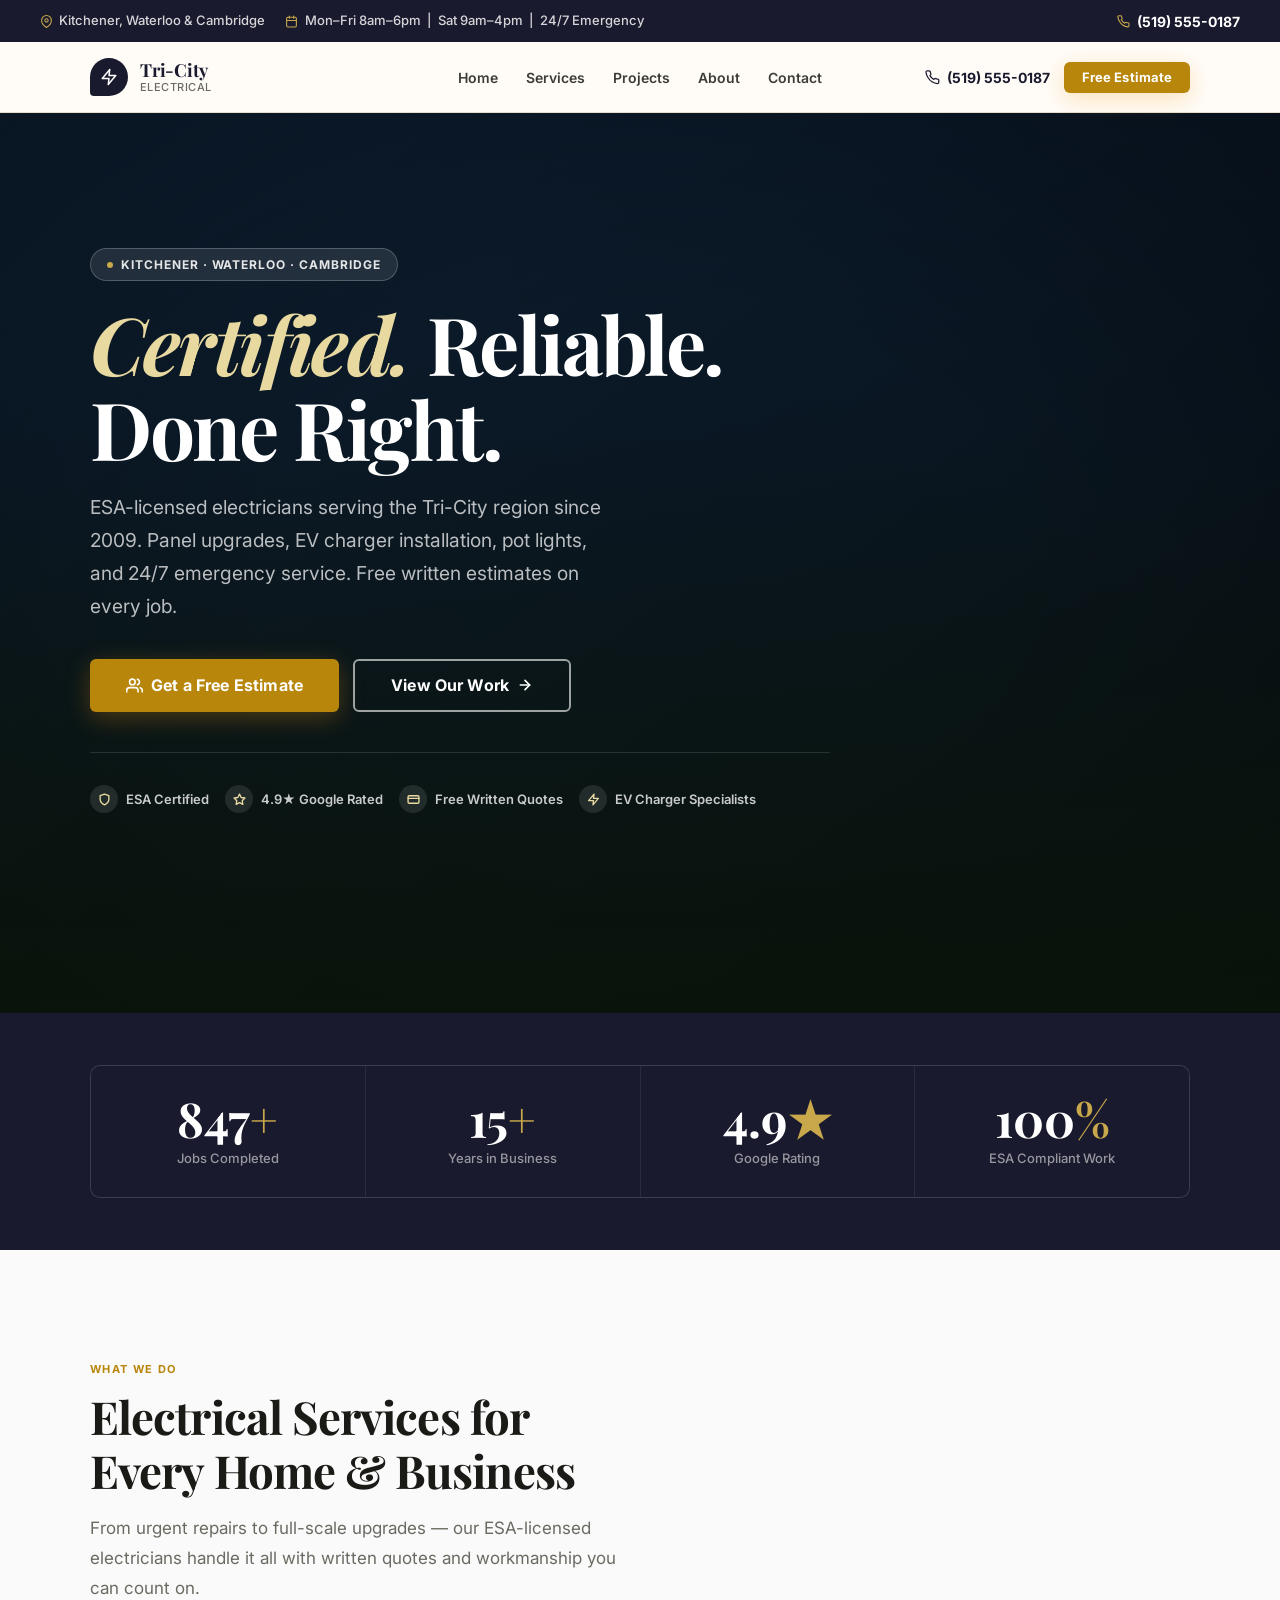
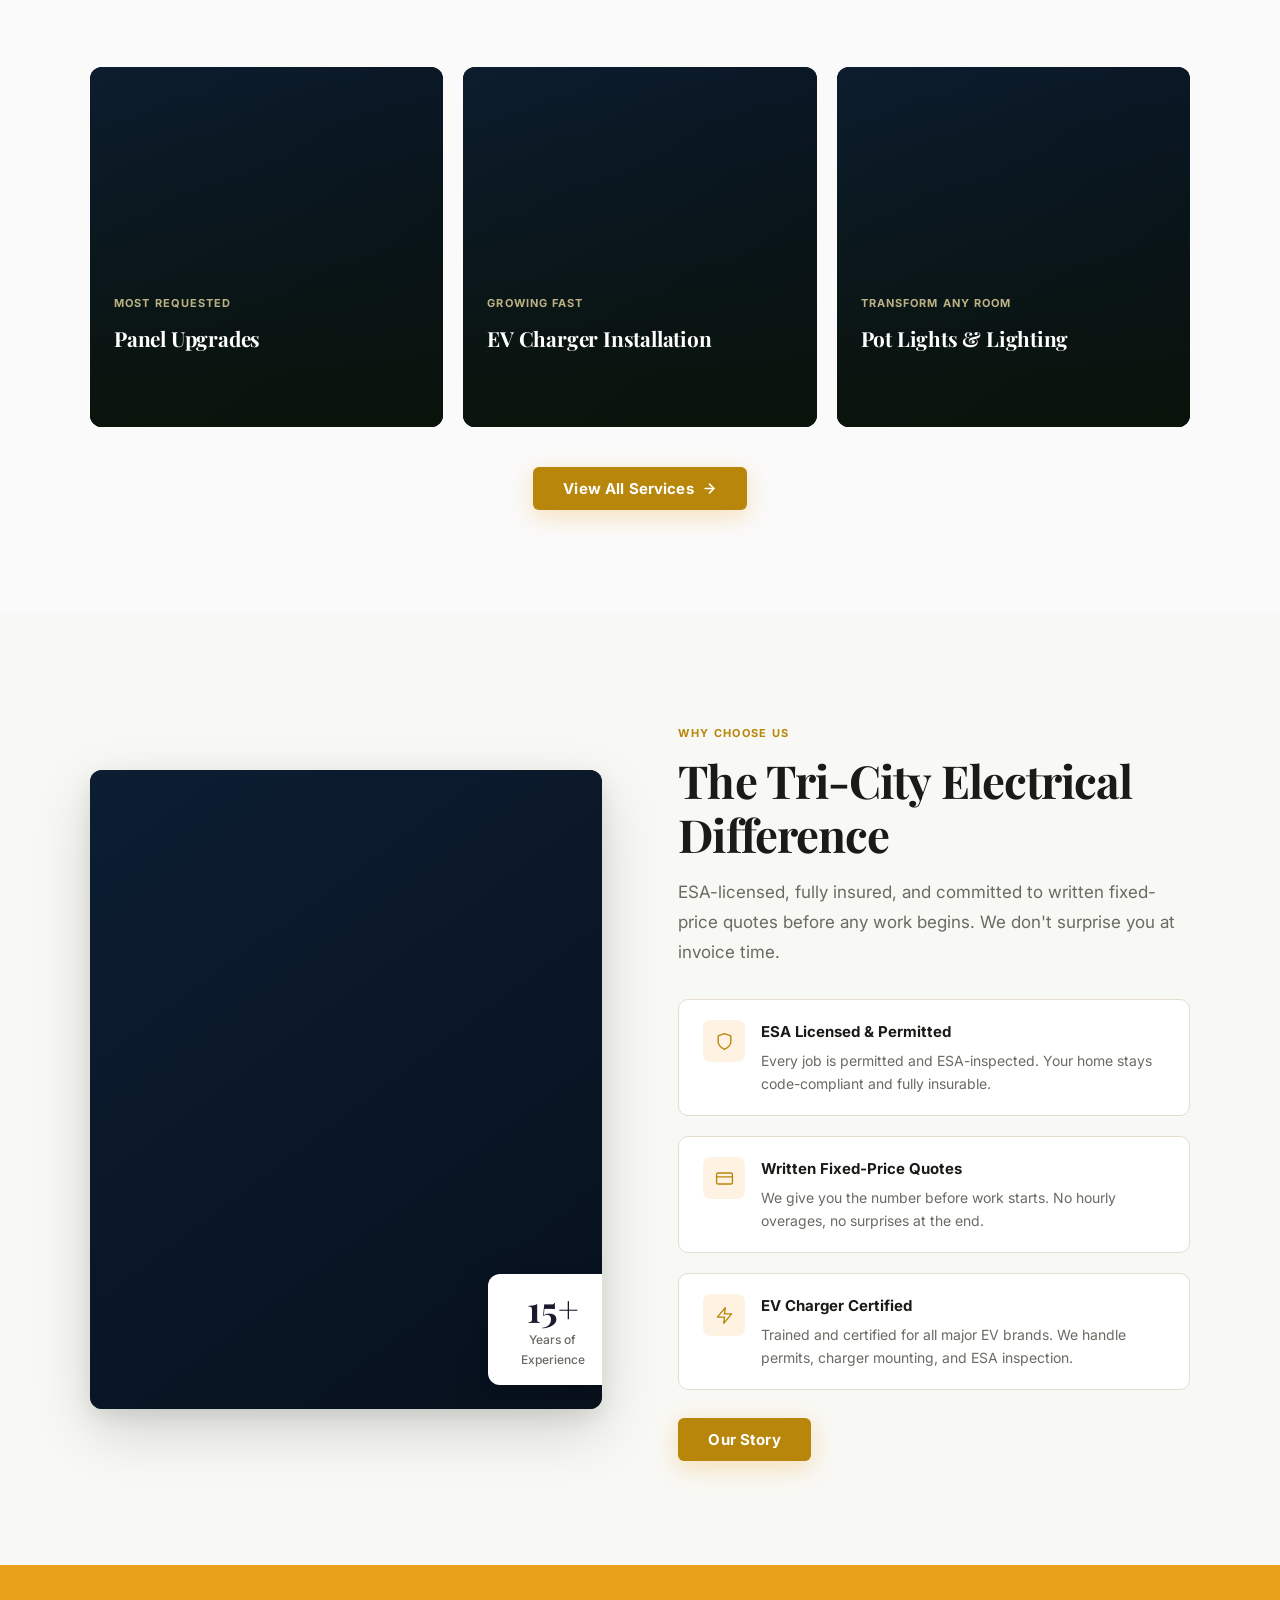
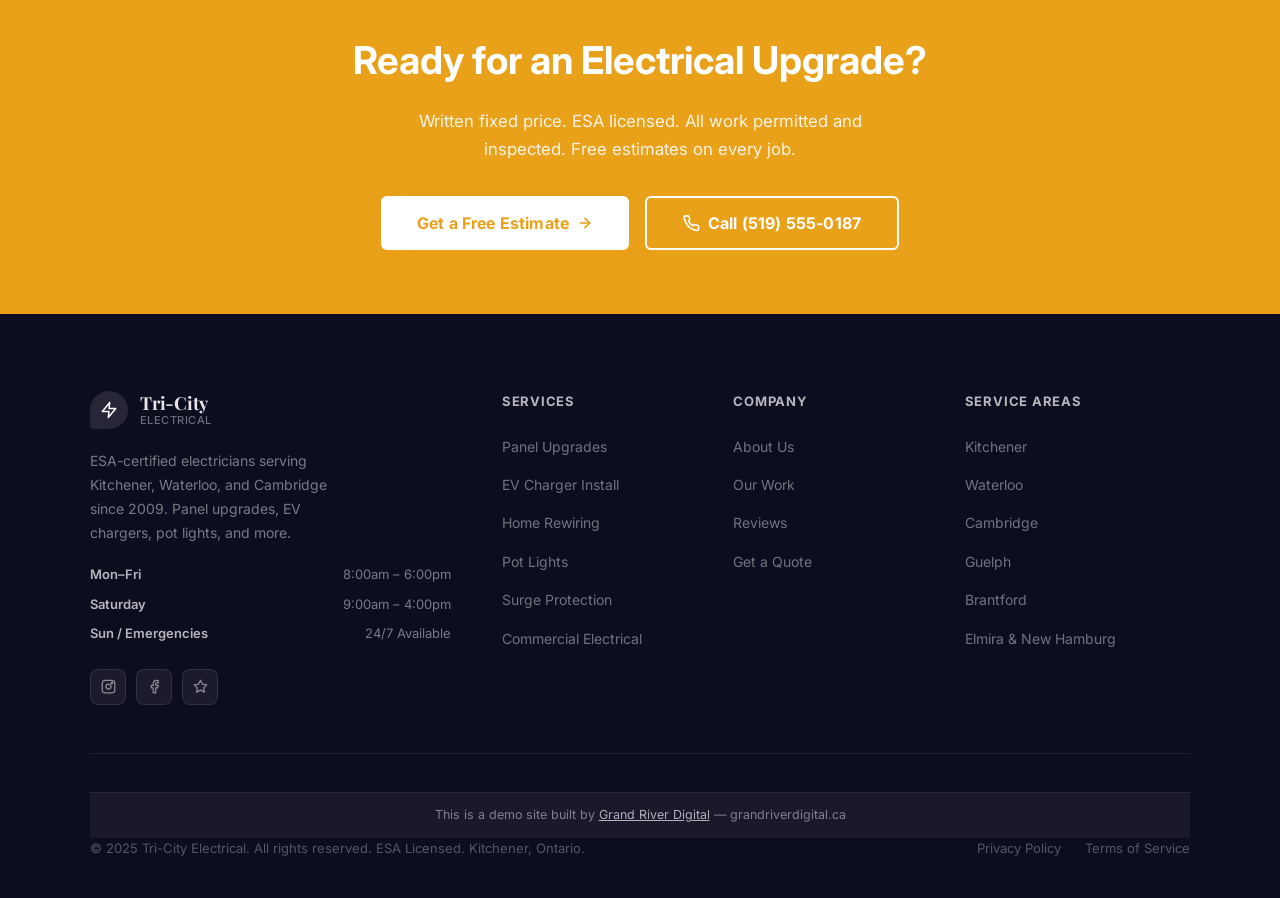
==== commit 851767a6: "refactor: multi-page architecture — separate pages for services/about/gallery/contact" ====
--- a/index.html
+++ b/index.html
@@ -3,37 +3,16 @@
 <head>
   <meta charset="UTF-8" />
   <meta name="viewport" content="width=device-width, initial-scale=1.0" />
-  <meta name="theme-color" content="#1a1a2e" />
-  <title>Tri-City Electrical | ESA-Certified Electricians — Kitchener, Waterloo, Cambridge</title>
-  <meta name="description" content="Tri-City Electrical — ESA-certified electricians serving Kitchener, Waterloo, and Cambridge. Panel upgrades, EV charger installation, pot lights, home rewiring, and commercial electrical. Free estimates." />
-  <link rel="canonical" href="https://grandriverdigital.github.io/tri-city-electrical-demo/" />
-
-  <script type="application/ld+json">
-  {
-    "@context": "https://schema.org",
-    "@type": "Electrician",
-    "name": "Tri-City Electrical",
-    "telephone": "(519) 555-0187",
-    "email": "info@tricityelectrical.ca",
-    "address": {"@type": "PostalAddress", "addressLocality": "Kitchener", "addressRegion": "ON", "addressCountry": "CA"},
-    "foundingDate": "2009",
-    "openingHours": ["Mo-Fr 08:00-18:00", "Sa 09:00-16:00"],
-    "aggregateRating": {"@type": "AggregateRating", "ratingValue": "4.9", "reviewCount": "312", "bestRating": "5"}
-  }
-  </script>
+  <meta name="theme-color" content="#0d1f35" />
+  <title>Tri-City Electrical | ESA-Licensed Electricians — Kitchener, Waterloo, Cambridge</title>
+  <meta name="description" content="Tri-City Potlight & Electrical — ESA-licensed electricians in Kitchener, Waterloo, and Cambridge. Panel upgrades, EV charger installation, pot lights, and 24/7 emergency service. Free written estimates." />
 
   <link rel="preconnect" href="https://fonts.googleapis.com">
   <link rel="preconnect" href="https://fonts.gstatic.com" crossorigin>
 
   <script>
-    var IMG_FALLBACK = 'data:image/svg+xml,%3Csvg xmlns=%22http://www.w3.org/2000/svg%22 width=%22800%22 height=%22600%22%3E%3ClinearGradient id=%22g%22 x1=%220%25%22 y1=%220%25%22 x2=%22100%25%22 y2=%22100%25%22%3E%3Cstop offset=%220%25%22 stop-color=%22%231a1a2e%22/%3E%3Cstop offset=%22100%25%22 stop-color=%22%2216213e%22/%3E%3C/linearGradient%3E%3Crect width=%22800%22 height=%22600%22 fill=%22url(%23g)%22/%3E%3Ccircle cx=%22400%22 cy=%22280%22 r=%2290%22 fill=%22rgba(243,156,18,0.18)%22/%3E%3Cpath d=%22M380 230 L430 280 L400 280 L420 350 L360 290 L395 290 Z%22 fill=%22rgba(255,255,255,0.1)%22/%3E%3C/svg%3E';
-    function imgFallback(img) {
-      img.onerror = null;
-      img.src = IMG_FALLBACK;
-      img.style.objectFit = 'cover';
-      var p = img.parentElement;
-      if (p) p.style.background = 'linear-gradient(135deg,#1a1a2e 0%,#16213e 100%)';
-    }
+    var IMG_FALLBACK = 'data:image/svg+xml,%3Csvg xmlns=%22http://www.w3.org/2000/svg%22 width=%22800%22 height=%22600%22%3E%3ClinearGradient id=%22g%22 x1=%220%25%22 y1=%220%25%22 x2=%22100%25%22 y2=%22100%25%22%3E%3Cstop offset=%220%25%22 stop-color=%22%230d1f35%22/%3E%3Cstop offset=%22100%25%22 stop-color=%22%23070f1a%22/%3E%3C/linearGradient%3E%3Crect width=%22800%22 height=%22600%22 fill=%22url(%23g)%22/%3E%3C/svg%3E';
+    function imgFallback(img) { img.onerror = null; img.src = IMG_FALLBACK; }
   </script>
 
   <link rel="stylesheet" href="styles.css" />
@@ -61,7 +40,7 @@
 <!-- STICKY HEADER -->
 <header id="hdr">
   <div class="wrap hdr-inner">
-    <a href="#" class="logo" aria-label="Tri-City Electrical — home">
+    <a href="/" class="logo" aria-label="Tri-City Electrical — home">
       <div class="logo-leaf" aria-hidden="true">
         <svg width="18" height="18" viewBox="0 0 24 24" fill="none" stroke="currentColor" stroke-width="2" stroke-linecap="round" stroke-linejoin="round"><polygon points="13 2 3 14 12 14 11 22 21 10 12 10 13 2"/></svg>
       </div>
@@ -72,12 +51,11 @@
     </a>
 
     <nav class="desktop-nav" aria-label="Main navigation">
-      <a href="#services">Services</a>
-      <a href="#gallery">Projects</a>
-      <a href="#why-us">Why Us</a>
-      <a href="#testimonials">Reviews</a>
-      <a href="#about">About</a>
-      <a href="#quote">Contact</a>
+      <a href="/">Home</a>
+      <a href="services/">Services</a>
+      <a href="projects/">Projects</a>
+      <a href="about/">About</a>
+      <a href="contact/">Contact</a>
     </nav>
 
     <div class="hdr-right">
@@ -85,7 +63,7 @@
         <svg width="15" height="15" viewBox="0 0 24 24" fill="none" stroke="currentColor" stroke-width="2" stroke-linecap="round" stroke-linejoin="round"><path d="M22 16.92v3a2 2 0 0 1-2.18 2 19.79 19.79 0 0 1-8.63-3.07A19.5 19.5 0 0 1 4.69 12 19.79 19.79 0 0 1 1.61 3.44 2 2 0 0 1 3.6 1.27h3a2 2 0 0 1 2 1.72 12.84 12.84 0 0 0 .7 2.81 2 2 0 0 1-.45 2.11L7.91 8.94a16 16 0 0 0 6.16 6.16l.94-.94a2 2 0 0 1 2.11-.45 12.84 12.84 0 0 0 2.81.7A2 2 0 0 1 22 16.92z"/></svg>
         (519) 555-0187
       </a>
-      <a href="#quote" class="btn btn-primary btn-sm">Free Estimate</a>
+      <a href="contact/" class="btn btn-primary btn-sm">Free Estimate</a>
       <button class="hamburger" id="hamburger" aria-label="Toggle menu" aria-expanded="false">
         <span></span><span></span><span></span>
       </button>
@@ -96,19 +74,18 @@
 <!-- Mobile Nav Overlay -->
 <div id="mobile-nav" role="dialog" aria-modal="true" aria-label="Mobile navigation">
   <nav>
-    <a href="#services" class="mobile-link">Services</a>
-    <a href="#gallery" class="mobile-link">Projects</a>
-    <a href="#why-us" class="mobile-link">Why Us</a>
-    <a href="#testimonials" class="mobile-link">Reviews</a>
-    <a href="#about" class="mobile-link">About</a>
-    <a href="#quote" class="mobile-link">Contact</a>
+    <a href="/" class="mobile-link">Home</a>
+    <a href="services/" class="mobile-link">Services</a>
+    <a href="projects/" class="mobile-link">Projects</a>
+    <a href="about/" class="mobile-link">About</a>
+    <a href="contact/" class="mobile-link">Contact</a>
   </nav>
   <div class="mobile-nav-cta">
     <a href="tel:5195550187" class="btn btn-outline-dk btn-lg" style="justify-content:center">
       <svg width="17" height="17" viewBox="0 0 24 24" fill="none" stroke="currentColor" stroke-width="2" stroke-linecap="round" stroke-linejoin="round"><path d="M22 16.92v3a2 2 0 0 1-2.18 2 19.79 19.79 0 0 1-8.63-3.07A19.5 19.5 0 0 1 4.69 12 19.79 19.79 0 0 1 1.61 3.44 2 2 0 0 1 3.6 1.27h3a2 2 0 0 1 2 1.72 12.84 12.84 0 0 0 .7 2.81 2 2 0 0 1-.45 2.11L7.91 8.94a16 16 0 0 0 6.16 6.16l.94-.94a2 2 0 0 1 2.11-.45 12.84 12.84 0 0 0 2.81.7A2 2 0 0 1 22 16.92z"/></svg>
       (519) 555-0187
     </a>
-    <a href="#quote" class="btn btn-primary btn-lg" style="justify-content:center">Get Free Estimate</a>
+    <a href="contact/" class="btn btn-primary btn-lg" style="justify-content:center">Get Free Estimate</a>
   </div>
 </div>
 
@@ -135,38 +112,30 @@
           ESA-licensed electricians serving the Tri-City region since 2009. Panel upgrades, EV charger installation, pot lights, and 24/7 emergency service. Free written estimates on every job.
         </p>
         <div class="hero-ctas">
-          <a href="#quote" class="btn btn-primary btn-lg">
+          <a href="contact/" class="btn btn-primary btn-lg">
             <svg width="17" height="17" viewBox="0 0 24 24" fill="none" stroke="currentColor" stroke-width="2.2" stroke-linecap="round" stroke-linejoin="round"><path d="M17 21v-2a4 4 0 0 0-4-4H5a4 4 0 0 0-4 4v2"/><circle cx="9" cy="7" r="4"/><path d="M23 21v-2a4 4 0 0 0-3-3.87"/><path d="M16 3.13a4 4 0 0 1 0 7.75"/></svg>
             Get a Free Estimate
           </a>
-          <a href="#gallery" class="btn btn-outline btn-lg">
+          <a href="projects/" class="btn btn-outline btn-lg">
             View Our Work
             <svg width="16" height="16" viewBox="0 0 24 24" fill="none" stroke="currentColor" stroke-width="2.5" stroke-linecap="round" stroke-linejoin="round"><line x1="5" y1="12" x2="19" y2="12"/><polyline points="12 5 19 12 12 19"/></svg>
           </a>
         </div>
         <div class="hero-badges" role="list" aria-label="Trust indicators">
           <div class="hero-badge" role="listitem">
-            <span class="badge-icon" aria-hidden="true">
-              <svg width="13" height="13" viewBox="0 0 24 24" fill="none" stroke="currentColor" stroke-width="2.5" stroke-linecap="round" stroke-linejoin="round"><path d="M12 22s8-4 8-10V5l-8-3-8 3v7c0 6 8 10 8 10z"/></svg>
-            </span>
+            <span class="badge-icon" aria-hidden="true"><svg width="13" height="13" viewBox="0 0 24 24" fill="none" stroke="currentColor" stroke-width="2.5" stroke-linecap="round" stroke-linejoin="round"><path d="M12 22s8-4 8-10V5l-8-3-8 3v7c0 6 8 10 8 10z"/></svg></span>
             ESA Certified
           </div>
           <div class="hero-badge" role="listitem">
-            <span class="badge-icon" aria-hidden="true">
-              <svg width="13" height="13" viewBox="0 0 24 24" fill="none" stroke="currentColor" stroke-width="2.5" stroke-linecap="round" stroke-linejoin="round"><polygon points="12 2 15.09 8.26 22 9.27 17 14.14 18.18 21.02 12 17.77 5.82 21.02 7 14.14 2 9.27 8.91 8.26 12 2"/></svg>
-            </span>
+            <span class="badge-icon" aria-hidden="true"><svg width="13" height="13" viewBox="0 0 24 24" fill="none" stroke="currentColor" stroke-width="2.5" stroke-linecap="round" stroke-linejoin="round"><polygon points="12 2 15.09 8.26 22 9.27 17 14.14 18.18 21.02 12 17.77 5.82 21.02 7 14.14 2 9.27 8.91 8.26 12 2"/></svg></span>
             4.9★ Google Rated
           </div>
           <div class="hero-badge" role="listitem">
-            <span class="badge-icon" aria-hidden="true">
-              <svg width="13" height="13" viewBox="0 0 24 24" fill="none" stroke="currentColor" stroke-width="2.5" stroke-linecap="round" stroke-linejoin="round"><rect x="2" y="5" width="20" height="14" rx="2"/><line x1="2" y1="10" x2="22" y2="10"/></svg>
-            </span>
+            <span class="badge-icon" aria-hidden="true"><svg width="13" height="13" viewBox="0 0 24 24" fill="none" stroke="currentColor" stroke-width="2.5" stroke-linecap="round" stroke-linejoin="round"><rect x="2" y="5" width="20" height="14" rx="2"/><line x1="2" y1="10" x2="22" y2="10"/></svg></span>
             Free Written Quotes
           </div>
           <div class="hero-badge" role="listitem">
-            <span class="badge-icon" aria-hidden="true">
-              <svg width="13" height="13" viewBox="0 0 24 24" fill="none" stroke="currentColor" stroke-width="2.5" stroke-linecap="round" stroke-linejoin="round"><polygon points="13 2 3 14 12 14 11 22 21 10 12 10 13 2"/></svg>
-            </span>
+            <span class="badge-icon" aria-hidden="true"><svg width="13" height="13" viewBox="0 0 24 24" fill="none" stroke="currentColor" stroke-width="2.5" stroke-linecap="round" stroke-linejoin="round"><polygon points="13 2 3 14 12 14 11 22 21 10 12 10 13 2"/></svg></span>
             EV Charger Specialists
           </div>
         </div>
@@ -199,8 +168,8 @@
   </div>
 </div>
 
-<!-- SERVICES -->
-<section id="services" aria-labelledby="svc-title">
+<!-- SERVICES OVERVIEW -->
+<section id="services-overview" aria-labelledby="svc-title">
   <div class="wrap">
     <div class="section-head">
       <div class="eyebrow sr">What We Do</div>
@@ -215,7 +184,7 @@
           <div class="service-tag">Most Requested</div>
           <h3>Panel Upgrades</h3>
           <p class="service-desc">Upgrade your 100-amp panel to 200-amp or higher. Essential for EV chargers, home additions, and older homes with outdated wiring. ESA permit pulled on every job.</p>
-          <span class="service-arrow">Learn more <svg width="13" height="13" viewBox="0 0 24 24" fill="none" stroke="currentColor" stroke-width="2.5" stroke-linecap="round" stroke-linejoin="round"><line x1="5" y1="12" x2="19" y2="12"/><polyline points="12 5 19 12 12 19"/></svg></span>
+          <a href="services/" class="service-arrow">Learn more <svg width="13" height="13" viewBox="0 0 24 24" fill="none" stroke="currentColor" stroke-width="2.5" stroke-linecap="round" stroke-linejoin="round"><line x1="5" y1="12" x2="19" y2="12"/><polyline points="12 5 19 12 12 19"/></svg></a>
         </div>
       </div>
 
@@ -224,113 +193,32 @@
         <div class="service-body">
           <div class="service-tag">Growing Fast</div>
           <h3>EV Charger Installation</h3>
-          <p class="service-desc">Level 2 home EV charger installation (240V). We handle the panel assessment, permit, wiring, and charger mounting. Certified for all major brands including Tesla, ChargePoint, and Wallbox.</p>
-          <span class="service-arrow">Learn more <svg width="13" height="13" viewBox="0 0 24 24" fill="none" stroke="currentColor" stroke-width="2.5" stroke-linecap="round" stroke-linejoin="round"><line x1="5" y1="12" x2="19" y2="12"/><polyline points="12 5 19 12 12 19"/></svg></span>
+          <p class="service-desc">Level 2 home EV charger installation (240V). We handle the panel assessment, permit, wiring, and charger mounting. Certified for all major brands.</p>
+          <a href="services/" class="service-arrow">Learn more <svg width="13" height="13" viewBox="0 0 24 24" fill="none" stroke="currentColor" stroke-width="2.5" stroke-linecap="round" stroke-linejoin="round"><line x1="5" y1="12" x2="19" y2="12"/><polyline points="12 5 19 12 12 19"/></svg></a>
         </div>
       </div>
 
       <div class="service-card sr d3">
-        <img src="https://images.pexels.com/photos/8005397/pexels-photo-8005397.jpeg?auto=compress&cs=tinysrgb&w=800&h=534&dpr=1" alt="Electrician performing home rewiring work" loading="lazy" onerror="imgFallback(this)">
-        <div class="service-body">
-          <div class="service-tag">Safety First</div>
-          <h3>Home Rewiring</h3>
-          <p class="service-desc">Aluminum wiring remediation, knob-and-tube replacement, and full home rewiring for older properties. Protect your family and qualify for home insurance.</p>
-          <span class="service-arrow">Learn more <svg width="13" height="13" viewBox="0 0 24 24" fill="none" stroke="currentColor" stroke-width="2.5" stroke-linecap="round" stroke-linejoin="round"><line x1="5" y1="12" x2="19" y2="12"/><polyline points="12 5 19 12 12 19"/></svg></span>
-        </div>
-      </div>
-
-      <div class="service-card sr d2">
         <img src="https://images.pexels.com/photos/1123262/pexels-photo-1123262.jpeg?auto=compress&cs=tinysrgb&w=800&h=534&dpr=1" alt="Pot lights installed in modern kitchen ceiling" loading="lazy" onerror="imgFallback(this)">
         <div class="service-body">
           <div class="service-tag">Transform Any Room</div>
           <h3>Pot Lights &amp; Lighting</h3>
-          <p class="service-desc">LED pot light installation, under-cabinet lighting, dimmer switches, and smart lighting systems. A one-day install that transforms the look and feel of any room.</p>
-          <span class="service-arrow">Learn more <svg width="13" height="13" viewBox="0 0 24 24" fill="none" stroke="currentColor" stroke-width="2.5" stroke-linecap="round" stroke-linejoin="round"><line x1="5" y1="12" x2="19" y2="12"/><polyline points="12 5 19 12 12 19"/></svg></span>
-        </div>
-      </div>
-
-      <div class="service-card sr d3">
-        <img src="https://images.pexels.com/photos/257736/pexels-photo-257736.jpeg?auto=compress&cs=tinysrgb&w=800&h=534&dpr=1" alt="Whole home surge protection device" loading="lazy" onerror="imgFallback(this)">
-        <div class="service-body">
-          <div class="service-tag">Protect Your Home</div>
-          <h3>Surge Protection</h3>
-          <p class="service-desc">Whole-home surge protectors installed directly at your panel. Guard your electronics, appliances, and HVAC equipment from damaging power surges.</p>
-          <span class="service-arrow">Learn more <svg width="13" height="13" viewBox="0 0 24 24" fill="none" stroke="currentColor" stroke-width="2.5" stroke-linecap="round" stroke-linejoin="round"><line x1="5" y1="12" x2="19" y2="12"/><polyline points="12 5 19 12 12 19"/></svg></span>
-        </div>
-      </div>
-
-      <div class="service-card sr d4">
-        <img src="https://images.pexels.com/photos/8005397/pexels-photo-8005397.jpeg?auto=compress&cs=tinysrgb&w=800&h=534&dpr=1" alt="Commercial electrical work in office building" loading="lazy" onerror="imgFallback(this)">
-        <div class="service-body">
-          <div class="service-tag">Business Ready</div>
-          <h3>Commercial Electrical</h3>
-          <p class="service-desc">Tenant fit-ups, warehouse lighting, 3-phase power, CCTV and access control wiring, and ongoing maintenance contracts for local businesses.</p>
-          <span class="service-arrow">Learn more <svg width="13" height="13" viewBox="0 0 24 24" fill="none" stroke="currentColor" stroke-width="2.5" stroke-linecap="round" stroke-linejoin="round"><line x1="5" y1="12" x2="19" y2="12"/><polyline points="12 5 19 12 12 19"/></svg></span>
-        </div>
-      </div>
-
-    </div>
-  </div>
-</section>
-
-<!-- GALLERY -->
-<section id="gallery" aria-labelledby="proj-title">
-  <div class="wrap">
-    <div class="section-head">
-      <div class="eyebrow sr">Our Portfolio</div>
-      <h2 class="section-title sr d1" id="proj-title">Recent Projects</h2>
-      <p class="section-sub cx sr d2">Every photo is a real job in the Tri-City area — real homeowners, real upgrades.</p>
-    </div>
-
-    <div class="gallery-grid" id="gallery" role="list">
-      <div class="gallery-item featured sr" data-src="https://images.pexels.com/photos/257736/pexels-photo-257736.jpeg?auto=compress&cs=tinysrgb&w=1200&h=800&dpr=1" data-caption="200-Amp Panel Upgrade — Kitchener Residential" role="listitem">
-        <img src="https://images.pexels.com/photos/257736/pexels-photo-257736.jpeg?auto=compress&cs=tinysrgb&w=900&h=600&dpr=1" alt="Modern 200-amp electrical panel upgrade" loading="lazy" onerror="imgFallback(this)">
-        <div class="gallery-overlay"><span class="gallery-label">Panel Upgrade</span></div>
-        <div class="gallery-zoom" aria-hidden="true"><svg width="15" height="15" viewBox="0 0 24 24" fill="none" stroke="currentColor" stroke-width="2" stroke-linecap="round" stroke-linejoin="round"><circle cx="11" cy="11" r="8"/><line x1="21" y1="21" x2="16.65" y2="16.65"/></svg></div>
-      </div>
-
-      <div class="gallery-item sr d1" data-src="https://images.pexels.com/photos/9800007/pexels-photo-9800007.jpeg?auto=compress&cs=tinysrgb&w=900&h=600&dpr=1" data-caption="Level 2 EV Charger Install — Waterloo" role="listitem">
-        <img src="https://images.pexels.com/photos/9800007/pexels-photo-9800007.jpeg?auto=compress&cs=tinysrgb&w=700&h=467&dpr=1" alt="EV charger installation in residential garage" loading="lazy" onerror="imgFallback(this)">
-        <div class="gallery-overlay"><span class="gallery-label">EV Charger Install</span></div>
-        <div class="gallery-zoom" aria-hidden="true"><svg width="15" height="15" viewBox="0 0 24 24" fill="none" stroke="currentColor" stroke-width="2" stroke-linecap="round" stroke-linejoin="round"><circle cx="11" cy="11" r="8"/><line x1="21" y1="21" x2="16.65" y2="16.65"/></svg></div>
-      </div>
-
-      <div class="gallery-item sr d2" data-src="https://images.pexels.com/photos/1123262/pexels-photo-1123262.jpeg?auto=compress&cs=tinysrgb&w=900&h=600&dpr=1" data-caption="LED Pot Lights — Kitchen Renovation, Cambridge" role="listitem">
-        <img src="https://images.pexels.com/photos/1123262/pexels-photo-1123262.jpeg?auto=compress&cs=tinysrgb&w=700&h=467&dpr=1" alt="LED pot lights in modern kitchen renovation" loading="lazy" onerror="imgFallback(this)">
-        <div class="gallery-overlay"><span class="gallery-label">Pot Lights</span></div>
-        <div class="gallery-zoom" aria-hidden="true"><svg width="15" height="15" viewBox="0 0 24 24" fill="none" stroke="currentColor" stroke-width="2" stroke-linecap="round" stroke-linejoin="round"><circle cx="11" cy="11" r="8"/><line x1="21" y1="21" x2="16.65" y2="16.65"/></svg></div>
-      </div>
-
-      <div class="gallery-item wide sr d1" data-src="https://images.pexels.com/photos/8005397/pexels-photo-8005397.jpeg?auto=compress&cs=tinysrgb&w=1200&h=800&dpr=1" data-caption="Full Home Rewiring — Kitchener Heritage Home" role="listitem">
-        <img src="https://images.pexels.com/photos/8005397/pexels-photo-8005397.jpeg?auto=compress&cs=tinysrgb&w=900&h=600&dpr=1" alt="Electrician performing home rewiring work" loading="lazy" onerror="imgFallback(this)">
-        <div class="gallery-overlay"><span class="gallery-label">Home Rewiring</span></div>
-        <div class="gallery-zoom" aria-hidden="true"><svg width="15" height="15" viewBox="0 0 24 24" fill="none" stroke="currentColor" stroke-width="2" stroke-linecap="round" stroke-linejoin="round"><circle cx="11" cy="11" r="8"/><line x1="21" y1="21" x2="16.65" y2="16.65"/></svg></div>
-      </div>
-
-      <div class="gallery-item sr d2" data-src="https://images.pexels.com/photos/257736/pexels-photo-257736.jpeg?auto=compress&cs=tinysrgb&w=900&h=600&dpr=1" data-caption="Whole-Home Surge Protection — Waterloo" role="listitem">
-        <img src="https://images.pexels.com/photos/257736/pexels-photo-257736.jpeg?auto=compress&cs=tinysrgb&w=700&h=467&dpr=1" alt="Panel with whole-home surge protector installed" loading="lazy" onerror="imgFallback(this)">
-        <div class="gallery-overlay"><span class="gallery-label">Surge Protection</span></div>
-        <div class="gallery-zoom" aria-hidden="true"><svg width="15" height="15" viewBox="0 0 24 24" fill="none" stroke="currentColor" stroke-width="2" stroke-linecap="round" stroke-linejoin="round"><circle cx="11" cy="11" r="8"/><line x1="21" y1="21" x2="16.65" y2="16.65"/></svg></div>
-      </div>
-
-      <div class="gallery-item sr d3" data-src="https://images.pexels.com/photos/9800007/pexels-photo-9800007.jpeg?auto=compress&cs=tinysrgb&w=900&h=600&dpr=1" data-caption="Tesla Wall Connector Install — Cambridge" role="listitem">
-        <img src="https://images.pexels.com/photos/9800007/pexels-photo-9800007.jpeg?auto=compress&cs=tinysrgb&w=700&h=467&dpr=1" alt="Tesla wall connector EV charger installed in garage" loading="lazy" onerror="imgFallback(this)">
-        <div class="gallery-overlay"><span class="gallery-label">Tesla Charger</span></div>
-        <div class="gallery-zoom" aria-hidden="true"><svg width="15" height="15" viewBox="0 0 24 24" fill="none" stroke="currentColor" stroke-width="2" stroke-linecap="round" stroke-linejoin="round"><circle cx="11" cy="11" r="8"/><line x1="21" y1="21" x2="16.65" y2="16.65"/></svg></div>
-      </div>
-
-    </div>
-
-    <div class="gallery-cta sr">
-      <a href="#quote" class="btn btn-primary">
-        Start Your Project
+          <p class="service-desc">LED pot light installation, under-cabinet lighting, dimmer switches, and smart lighting systems. A one-day install that transforms any room.</p>
+          <a href="services/" class="service-arrow">Learn more <svg width="13" height="13" viewBox="0 0 24 24" fill="none" stroke="currentColor" stroke-width="2.5" stroke-linecap="round" stroke-linejoin="round"><line x1="5" y1="12" x2="19" y2="12"/><polyline points="12 5 19 12 12 19"/></svg></a>
+        </div>
+      </div>
+
+    </div>
+    <div class="gallery-cta sr" style="margin-top:2.5rem">
+      <a href="services/" class="btn btn-primary">
+        View All Services
         <svg width="15" height="15" viewBox="0 0 24 24" fill="none" stroke="currentColor" stroke-width="2.5" stroke-linecap="round" stroke-linejoin="round"><line x1="5" y1="12" x2="19" y2="12"/><polyline points="12 5 19 12 12 19"/></svg>
       </a>
     </div>
   </div>
 </section>
 
-<!-- WHY CHOOSE US -->
+<!-- WHY CHOOSE US (brief) -->
 <section id="why-us" aria-labelledby="why-title">
   <div class="wrap">
     <div class="why-grid">
@@ -348,268 +236,44 @@
         <div class="eyebrow sr">Why Choose Us</div>
         <h2 class="section-title sr d1" id="why-title">The Tri-City Electrical Difference</h2>
         <p class="section-sub sr d2" style="margin-bottom:0">
-          We're ESA-certified, permit-pulling electricians who treat your home like our own. No shortcuts, no uncertified helpers, no surprise invoices. Just quality electrical work done right.
+          ESA-licensed, fully insured, and committed to written fixed-price quotes before any work begins. We don't surprise you at invoice time.
         </p>
         <div class="why-benefits">
           <div class="why-benefit sr d1">
-            <div class="why-benefit-icon" aria-hidden="true">
-              <svg width="19" height="19" viewBox="0 0 24 24" fill="none" stroke="currentColor" stroke-width="1.75" stroke-linecap="round" stroke-linejoin="round"><path d="M12 22s8-4 8-10V5l-8-3-8 3v7c0 6 8 10 8 10z"/></svg>
-            </div>
-            <div>
-              <h4>ESA Licensed &amp; Fully Insured</h4>
-              <p>Every job is done by a certified electrician and closed with an ESA certificate of inspection. No unlicensed helpers. Full liability coverage on every project.</p>
-            </div>
+            <div class="why-benefit-icon" aria-hidden="true"><svg width="19" height="19" viewBox="0 0 24 24" fill="none" stroke="currentColor" stroke-width="1.75" stroke-linecap="round" stroke-linejoin="round"><path d="M12 22s8-4 8-10V5l-8-3-8 3v7c0 6 8 10 8 10z"/></svg></div>
+            <div><h4>ESA Licensed &amp; Permitted</h4><p>Every job is permitted and ESA-inspected. Your home stays code-compliant and fully insurable.</p></div>
           </div>
           <div class="why-benefit sr d2">
-            <div class="why-benefit-icon" aria-hidden="true">
-              <svg width="19" height="19" viewBox="0 0 24 24" fill="none" stroke="currentColor" stroke-width="1.75" stroke-linecap="round" stroke-linejoin="round"><rect x="2" y="5" width="20" height="14" rx="2"/><line x1="2" y1="10" x2="22" y2="10"/></svg>
-            </div>
-            <div>
-              <h4>Free Written Estimates</h4>
-              <p>We assess the job, give you a written price, and that's what you pay. No hourly surprises, no change orders without your approval. Honest pricing every time.</p>
-            </div>
+            <div class="why-benefit-icon" aria-hidden="true"><svg width="19" height="19" viewBox="0 0 24 24" fill="none" stroke="currentColor" stroke-width="1.75" stroke-linecap="round" stroke-linejoin="round"><rect x="2" y="5" width="20" height="14" rx="2"/><line x1="2" y1="10" x2="22" y2="10"/></svg></div>
+            <div><h4>Written Fixed-Price Quotes</h4><p>We give you the number before work starts. No hourly overages, no surprises at the end.</p></div>
           </div>
           <div class="why-benefit sr d3">
-            <div class="why-benefit-icon" aria-hidden="true">
-              <svg width="19" height="19" viewBox="0 0 24 24" fill="none" stroke="currentColor" stroke-width="1.75" stroke-linecap="round" stroke-linejoin="round"><polygon points="13 2 3 14 12 14 11 22 21 10 12 10 13 2"/></svg>
-            </div>
-            <div>
-              <h4>EV Charger Specialists</h4>
-              <p>As the Tri-City's leading EV charger installer, we've completed hundreds of Level 2 charger installations. We know every panel, every incentive program, and every charger brand.</p>
-            </div>
-          </div>
-          <div class="why-benefit sr d4">
-            <div class="why-benefit-icon" aria-hidden="true">
-              <svg width="19" height="19" viewBox="0 0 24 24" fill="none" stroke="currentColor" stroke-width="1.75" stroke-linecap="round" stroke-linejoin="round"><circle cx="12" cy="12" r="10"/><polyline points="12 6 12 12 16 14"/></svg>
-            </div>
-            <div>
-              <h4>On Time, On Budget</h4>
-              <p>We show up when we say, finish when we estimate, and clean up before we leave. Over 300 five-star Google reviews from homeowners who can confirm it.</p>
-            </div>
-          </div>
+            <div class="why-benefit-icon" aria-hidden="true"><svg width="19" height="19" viewBox="0 0 24 24" fill="none" stroke="currentColor" stroke-width="1.75" stroke-linecap="round" stroke-linejoin="round"><polygon points="13 2 3 14 12 14 11 22 21 10 12 10 13 2"/></svg></div>
+            <div><h4>EV Charger Certified</h4><p>Trained and certified for all major EV brands. We handle permits, charger mounting, and ESA inspection.</p></div>
+          </div>
+        </div>
+        <div style="margin-top:1.75rem" class="sr d4">
+          <a href="about/" class="btn btn-primary">Our Story</a>
         </div>
       </div>
     </div>
   </div>
 </section>
 
-<!-- TESTIMONIALS -->
-<section id="testimonials" aria-labelledby="test-title">
-  <div class="wrap">
-    <div style="display:flex; justify-content:space-between; align-items:flex-end; flex-wrap:wrap; gap:1.5rem; margin-bottom:2.5rem;">
-      <div class="testimonials-intro">
-        <div class="eyebrow lt sr">Client Reviews</div>
-        <h2 class="section-title lt sr d1" id="test-title">What Tri-City Homeowners Say</h2>
-        <div class="rating-display sr d2">
-          <div class="stars" aria-label="5 star rating">★★★★★</div>
-          <div class="rating-text">4.9 · 312+ verified reviews · Google</div>
-        </div>
-      </div>
-      <div class="carousel-controls sr d1">
-        <button class="carousel-btn" id="prev-btn" aria-label="Previous testimonials">
-          <svg width="18" height="18" viewBox="0 0 24 24" fill="none" stroke="currentColor" stroke-width="2.5" stroke-linecap="round" stroke-linejoin="round"><polyline points="15 18 9 12 15 6"/></svg>
-        </button>
-        <div class="carousel-dots" id="carousel-dots" role="tablist"></div>
-        <button class="carousel-btn" id="next-btn" aria-label="Next testimonials">
-          <svg width="18" height="18" viewBox="0 0 24 24" fill="none" stroke="currentColor" stroke-width="2.5" stroke-linecap="round" stroke-linejoin="round"><polyline points="9 18 15 12 9 6"/></svg>
-        </button>
-      </div>
-    </div>
-    <div class="carousel-wrap">
-      <div class="carousel-track-outer">
-        <div class="carousel-track" id="carousel-track">
-
-          <div class="testimonial-card">
-            <div class="t-quote">"</div>
-            <div class="t-stars">★★★★★</div>
-            <p class="t-text">Tri-City installed our EV charger and upgraded our panel in the same visit. They pulled the permit, scheduled the ESA inspection, and handled everything. Start to finish in one day. Price was exactly what they quoted. Absolutely use them.</p>
-            <div class="t-author">
-              <div class="t-avatar" aria-hidden="true">M</div>
-              <div>
-                <div class="t-name">Mark &amp; Jennifer A.</div>
-                <div class="t-loc">Waterloo · Google · 3 weeks ago</div>
-              </div>
-            </div>
-          </div>
-
-          <div class="testimonial-card">
-            <div class="t-quote">"</div>
-            <div class="t-stars">★★★★★</div>
-            <p class="t-text">Had pot lights put in throughout the main floor and the difference is unbelievable. The team was tidy, fast, and took the time to explain the dimmer options. No mess left behind. Already booking them for the upstairs.</p>
-            <div class="t-author">
-              <div class="t-avatar" aria-hidden="true">S</div>
-              <div>
-                <div class="t-name">Sandra O.</div>
-                <div class="t-loc">Kitchener · Google · 1 month ago</div>
-              </div>
-            </div>
-          </div>
-
-          <div class="testimonial-card">
-            <div class="t-quote">"</div>
-            <div class="t-stars">★★★★★</div>
-            <p class="t-text">Our 1970s home had aluminum wiring and we couldn't get insurance without fixing it. Tri-City did a full remediation, pulled the permit, and we had our insurance in hand within two weeks. Professional, thorough, and fairly priced.</p>
-            <div class="t-author">
-              <div class="t-avatar" aria-hidden="true">R</div>
-              <div>
-                <div class="t-name">Robert &amp; Cathy L.</div>
-                <div class="t-loc">Cambridge · Google · 6 weeks ago</div>
-              </div>
-            </div>
-          </div>
-
-        </div>
-      </div>
-    </div>
-  </div>
-</section>
-
-<!-- ABOUT -->
-<section id="about" aria-labelledby="about-title">
-  <div class="wrap">
-    <div class="about-grid">
-      <div class="about-img-stack sr">
-        <div class="about-img-main">
-          <img
-            src="https://images.pexels.com/photos/8005397/pexels-photo-8005397.jpeg?auto=compress&cs=tinysrgb&w=800&h=600&dpr=1"
-            alt="Tri-City Electrical team member working on a panel"
-            loading="lazy" onerror="imgFallback(this)">
-        </div>
-        <div class="about-img-accent">
-          <img
-            src="https://images.pexels.com/photos/257736/pexels-photo-257736.jpeg?auto=compress&cs=tinysrgb&w=400&h=400&dpr=1"
-            alt="Clean electrical panel installation"
-            loading="lazy" onerror="imgFallback(this)">
-        </div>
-      </div>
-      <div>
-        <div class="eyebrow sr">Our Story</div>
-        <h2 class="section-title sr d1" id="about-title">Tri-City's Electricians Since 2009</h2>
-        <p class="sr d2" style="font-size:1rem;color:var(--text-lt);line-height:1.78;margin-bottom:1.25rem">
-          Tri-City Electrical started as a two-person crew out of a service van in Kitchener. Today we're a team of 12 ESA-certified electricians, but our approach hasn't changed: every job gets a permit, every circuit gets tested, and every customer gets a written quote up front.
-        </p>
-        <p class="sr d2" style="font-size:1rem;color:var(--text-lt);line-height:1.78;margin-bottom:1.5rem">
-          We've become the go-to electrical contractor across Kitchener, Waterloo, and Cambridge for homeowners who want quality work done once — not twice. From a single pot light to a full panel upgrade with EV charger, we treat every job with the same care.
-        </p>
-        <div class="about-values sr d3">
-          <div class="about-value">
-            <div class="about-value-dot"></div>
-            <p><strong>ESA permit on every job.</strong> We never skip the permit. It protects your home, your insurance, and your investment.</p>
-          </div>
-          <div class="about-value">
-            <div class="about-value-dot"></div>
-            <p><strong>No sub-trades, no surprises.</strong> Our own certified electricians do the work. You know exactly who's in your home.</p>
-          </div>
-          <div class="about-value">
-            <div class="about-value-dot"></div>
-            <p><strong>We stand behind our work.</strong> 2-year warranty on all labour. If something we installed fails, we fix it at no charge.</p>
-          </div>
-        </div>
-        <div class="about-sig sr d4">
-          Dave &amp; Tyler Kowalski
-          <small>Founders, Tri-City Electrical</small>
-        </div>
-        <div style="margin-top:1.75rem" class="sr d5">
-          <a href="#quote" class="btn btn-primary">Work With Us</a>
-        </div>
-      </div>
-    </div>
-  </div>
-</section>
-
-<!-- QUOTE / CONTACT -->
-<section id="quote" style="background: var(--warm);" aria-labelledby="quote-title">
-  <div class="wrap">
-    <div class="quote-grid">
-      <div>
-        <div class="eyebrow sr">Get Started</div>
-        <h2 class="quote-left h2 sr d1" id="quote-title" style="font-family:var(--fd);font-size:clamp(1.85rem,4.5vw,2.85rem);font-weight:700;line-height:1.18;letter-spacing:-.02em;color:var(--text);margin-bottom:1rem">
-          Free Estimate —<br>No Pressure, No Obligation
-        </h2>
-        <p class="sr d2" style="font-size:1rem;color:var(--text-lt);line-height:1.75;margin-bottom:2rem;max-width:400px">
-          Tell us about your project. We'll visit, assess, and deliver a detailed written quote — free of charge, no commitment required.
-        </p>
-        <div class="contact-items sr d3">
-          <a href="tel:5195550187" class="contact-item" style="text-decoration:none">
-            <div class="contact-icon">
-              <svg width="18" height="18" viewBox="0 0 24 24" fill="none" stroke="currentColor" stroke-width="2" stroke-linecap="round" stroke-linejoin="round"><path d="M22 16.92v3a2 2 0 0 1-2.18 2 19.79 19.79 0 0 1-8.63-3.07A19.5 19.5 0 0 1 4.69 12 19.79 19.79 0 0 1 1.61 3.44 2 2 0 0 1 3.6 1.27h3a2 2 0 0 1 2 1.72 12.84 12.84 0 0 0 .7 2.81 2 2 0 0 1-.45 2.11L7.91 8.94a16 16 0 0 0 6.16 6.16l.94-.94a2 2 0 0 1 2.11-.45 12.84 12.84 0 0 0 2.81.7A2 2 0 0 1 22 16.92z"/></svg>
-            </div>
-            <div>
-              <strong>(519) 555-0187</strong>
-              <span>Mon–Fri 8am–6pm · Sat 9am–4pm</span>
-            </div>
-          </a>
-          <a href="mailto:info@tricityelectrical.ca" class="contact-item" style="text-decoration:none">
-            <div class="contact-icon">
-              <svg width="18" height="18" viewBox="0 0 24 24" fill="none" stroke="currentColor" stroke-width="2" stroke-linecap="round" stroke-linejoin="round"><path d="M4 4h16c1.1 0 2 .9 2 2v12c0 1.1-.9 2-2 2H4c-1.1 0-2-.9-2-2V6c0-1.1.9-2 2-2z"/><polyline points="22,6 12,13 2,6"/></svg>
-            </div>
-            <div>
-              <strong>info@tricityelectrical.ca</strong>
-              <span>Response within 24 hours</span>
-            </div>
-          </a>
-          <div class="contact-item">
-            <div class="contact-icon">
-              <svg width="18" height="18" viewBox="0 0 24 24" fill="none" stroke="currentColor" stroke-width="2" stroke-linecap="round" stroke-linejoin="round"><path d="M21 10c0 7-9 13-9 13s-9-6-9-13a9 9 0 0 1 18 0z"/><circle cx="12" cy="10" r="3"/></svg>
-            </div>
-            <div>
-              <strong>Tri-City &amp; Surrounding Areas</strong>
-              <span>Kitchener · Waterloo · Cambridge · Guelph · Elmira</span>
-            </div>
-          </div>
-        </div>
-      </div>
-
-      <div class="quote-form-card sr d2">
-        <div class="form-badge">
-          <svg width="11" height="11" viewBox="0 0 24 24" fill="none" stroke="currentColor" stroke-width="2.5" stroke-linecap="round" stroke-linejoin="round"><circle cx="12" cy="12" r="10"/><polyline points="12 6 12 12 16 14"/></svg>
-          Free estimate within 24 hours
-        </div>
-        <h3>Request a Free Estimate</h3>
-        <p>No obligation. No pressure. Just an honest assessment of your electrical project.</p>
-        <form id="quote-form" novalidate>
-          <div class="form-row">
-            <div class="form-group">
-              <label for="fname">First Name *</label>
-              <input id="fname" type="text" placeholder="Jane" required autocomplete="given-name" />
-            </div>
-            <div class="form-group">
-              <label for="lname">Last Name *</label>
-              <input id="lname" type="text" placeholder="Smith" required autocomplete="family-name" />
-            </div>
-          </div>
-          <div class="form-group">
-            <label for="fphone">Phone Number *</label>
-            <input id="fphone" type="tel" placeholder="(519) 000-0000" required autocomplete="tel" />
-          </div>
-          <div class="form-group">
-            <label for="femail">Email Address</label>
-            <input id="femail" type="email" placeholder="jane@example.com" autocomplete="email" />
-          </div>
-          <div class="form-group">
-            <label for="fservice">Service Needed *</label>
-            <select id="fservice" required>
-              <option value="">Choose a service…</option>
-              <option>Panel Upgrade (100A to 200A)</option>
-              <option>EV Charger Installation</option>
-              <option>Home Rewiring / Aluminum Wiring</option>
-              <option>Pot Lights &amp; Lighting</option>
-              <option>Surge Protection</option>
-              <option>Commercial Electrical</option>
-              <option>Other / Not Sure</option>
-            </select>
-          </div>
-          <div class="form-group">
-            <label for="fmsg">Tell Us About Your Project</label>
-            <textarea id="fmsg" rows="3" placeholder="e.g. Want to install an EV charger, have a 100-amp panel, need to know if upgrade is required…"></textarea>
-          </div>
-          <button type="submit" id="form-submit-btn" class="btn btn-primary btn-lg form-submit">
-            Request Free Estimate
-            <svg width="16" height="16" viewBox="0 0 24 24" fill="none" stroke="currentColor" stroke-width="2.5" stroke-linecap="round" stroke-linejoin="round"><line x1="5" y1="12" x2="19" y2="12"/><polyline points="12 5 19 12 12 19"/></svg>
-          </button>
-          <p class="form-disc">🔒 Your information stays private. We only use it to contact you about your project.</p>
-        </form>
-      </div>
+<!-- CTA BAND -->
+<section id="quote-band" style="background:var(--accent,#e9a11a);padding:4rem 0;">
+  <div class="wrap" style="text-align:center;">
+    <h2 style="color:#fff;font-size:clamp(1.6rem,4vw,2.4rem);margin-bottom:1rem;">Ready for an Electrical Upgrade?</h2>
+    <p style="color:rgba(255,255,255,.88);font-size:1.05rem;margin-bottom:2rem;max-width:520px;margin-left:auto;margin-right:auto;">Written fixed price. ESA licensed. All work permitted and inspected. Free estimates on every job.</p>
+    <div style="display:flex;gap:1rem;justify-content:center;flex-wrap:wrap;">
+      <a href="contact/" class="btn btn-primary btn-lg" style="background:#fff;color:var(--accent,#e9a11a);">
+        Get a Free Estimate
+        <svg width="16" height="16" viewBox="0 0 24 24" fill="none" stroke="currentColor" stroke-width="2.5" stroke-linecap="round" stroke-linejoin="round"><line x1="5" y1="12" x2="19" y2="12"/><polyline points="12 5 19 12 12 19"/></svg>
+      </a>
+      <a href="tel:5195550187" class="btn btn-outline btn-lg" style="border-color:#fff;color:#fff;">
+        <svg width="17" height="17" viewBox="0 0 24 24" fill="none" stroke="currentColor" stroke-width="2.2" stroke-linecap="round" stroke-linejoin="round"><path d="M22 16.92v3a2 2 0 0 1-2.18 2 19.79 19.79 0 0 1-8.63-3.07A19.5 19.5 0 0 1 4.69 12 19.79 19.79 0 0 1 1.61 3.44 2 2 0 0 1 3.6 1.27h3a2 2 0 0 1 2 1.72 12.84 12.84 0 0 0 .7 2.81 2 2 0 0 1-.45 2.11L7.91 8.94a16 16 0 0 0 6.16 6.16l.94-.94a2 2 0 0 1 2.11-.45 12.84 12.84 0 0 0 2.81.7A2 2 0 0 1 22 16.92z"/></svg>
+        Call (519) 555-0187
+      </a>
     </div>
   </div>
 </section>
@@ -619,7 +283,7 @@
   <div class="wrap">
     <div class="footer-grid">
       <div class="footer-brand">
-        <a href="#" class="logo" aria-label="Tri-City Electrical home">
+        <a href="/" class="logo" aria-label="Tri-City Electrical home">
           <div class="logo-leaf" aria-hidden="true">
             <svg width="18" height="18" viewBox="0 0 24 24" fill="none" stroke="currentColor" stroke-width="2" stroke-linecap="round" stroke-linejoin="round"><polygon points="13 2 3 14 12 14 11 22 21 10 12 10 13 2"/></svg>
           </div>
@@ -635,46 +299,40 @@
           <div class="footer-hour"><strong>Sun / Emergencies</strong><span>24/7 Available</span></div>
         </div>
         <div class="footer-socials" aria-label="Social media">
-          <a href="#" class="footer-soc" aria-label="Instagram">
-            <svg width="15" height="15" viewBox="0 0 24 24" fill="none" stroke="currentColor" stroke-width="2" stroke-linecap="round" stroke-linejoin="round"><rect x="2" y="2" width="20" height="20" rx="5"/><circle cx="12" cy="12" r="4"/><circle cx="17.5" cy="6.5" r="1" fill="currentColor"/></svg>
-          </a>
-          <a href="#" class="footer-soc" aria-label="Facebook">
-            <svg width="15" height="15" viewBox="0 0 24 24" fill="none" stroke="currentColor" stroke-width="2" stroke-linecap="round" stroke-linejoin="round"><path d="M18 2h-3a5 5 0 0 0-5 5v3H7v4h3v8h4v-8h3l1-4h-4V7a1 1 0 0 1 1-1h3z"/></svg>
-          </a>
-          <a href="#" class="footer-soc" aria-label="Google Reviews">
-            <svg width="15" height="15" viewBox="0 0 24 24" fill="none" stroke="currentColor" stroke-width="2" stroke-linecap="round" stroke-linejoin="round"><polygon points="12 2 15.09 8.26 22 9.27 17 14.14 18.18 21.02 12 17.77 5.82 21.02 7 14.14 2 9.27 8.91 8.26 12 2"/></svg>
-          </a>
+          <a href="#" class="footer-soc" aria-label="Instagram"><svg width="15" height="15" viewBox="0 0 24 24" fill="none" stroke="currentColor" stroke-width="2" stroke-linecap="round" stroke-linejoin="round"><rect x="2" y="2" width="20" height="20" rx="5"/><circle cx="12" cy="12" r="4"/><circle cx="17.5" cy="6.5" r="1" fill="currentColor"/></svg></a>
+          <a href="#" class="footer-soc" aria-label="Facebook"><svg width="15" height="15" viewBox="0 0 24 24" fill="none" stroke="currentColor" stroke-width="2" stroke-linecap="round" stroke-linejoin="round"><path d="M18 2h-3a5 5 0 0 0-5 5v3H7v4h3v8h4v-8h3l1-4h-4V7a1 1 0 0 1 1-1h3z"/></svg></a>
+          <a href="#" class="footer-soc" aria-label="Google Reviews"><svg width="15" height="15" viewBox="0 0 24 24" fill="none" stroke="currentColor" stroke-width="2" stroke-linecap="round" stroke-linejoin="round"><polygon points="12 2 15.09 8.26 22 9.27 17 14.14 18.18 21.02 12 17.77 5.82 21.02 7 14.14 2 9.27 8.91 8.26 12 2"/></svg></a>
         </div>
       </div>
       <div class="footer-col">
         <h5>Services</h5>
         <ul>
-          <li><a href="#services">Panel Upgrades</a></li>
-          <li><a href="#services">EV Charger Install</a></li>
-          <li><a href="#services">Home Rewiring</a></li>
-          <li><a href="#services">Pot Lights</a></li>
-          <li><a href="#services">Surge Protection</a></li>
-          <li><a href="#services">Commercial Electrical</a></li>
+          <li><a href="services/">Panel Upgrades</a></li>
+          <li><a href="services/">EV Charger Install</a></li>
+          <li><a href="services/">Home Rewiring</a></li>
+          <li><a href="services/">Pot Lights</a></li>
+          <li><a href="services/">Surge Protection</a></li>
+          <li><a href="services/">Commercial Electrical</a></li>
         </ul>
       </div>
       <div class="footer-col">
         <h5>Company</h5>
         <ul>
-          <li><a href="#about">About Us</a></li>
-          <li><a href="#gallery">Our Work</a></li>
-          <li><a href="#testimonials">Reviews</a></li>
-          <li><a href="#quote">Get a Quote</a></li>
+          <li><a href="about/">About Us</a></li>
+          <li><a href="projects/">Our Work</a></li>
+          <li><a href="about/">Reviews</a></li>
+          <li><a href="contact/">Get a Quote</a></li>
         </ul>
       </div>
       <div class="footer-col">
         <h5>Service Areas</h5>
         <ul>
-          <li><a href="#quote">Kitchener</a></li>
-          <li><a href="#quote">Waterloo</a></li>
-          <li><a href="#quote">Cambridge</a></li>
-          <li><a href="#quote">Guelph</a></li>
-          <li><a href="#quote">Brantford</a></li>
-          <li><a href="#quote">Elmira &amp; New Hamburg</a></li>
+          <li><a href="contact/">Kitchener</a></li>
+          <li><a href="contact/">Waterloo</a></li>
+          <li><a href="contact/">Cambridge</a></li>
+          <li><a href="contact/">Guelph</a></li>
+          <li><a href="contact/">Brantford</a></li>
+          <li><a href="contact/">Elmira &amp; New Hamburg</a></li>
         </ul>
       </div>
     </div>
@@ -690,21 +348,6 @@
     </div>
   </div>
 </footer>
-
-<!-- LIGHTBOX MODAL -->
-<div id="lightbox" role="dialog" aria-modal="true" aria-label="Image viewer">
-  <button class="lb-close" id="lb-close" aria-label="Close image viewer">
-    <svg width="18" height="18" viewBox="0 0 24 24" fill="none" stroke="currentColor" stroke-width="2.5" stroke-linecap="round" stroke-linejoin="round"><line x1="18" y1="6" x2="6" y2="18"/><line x1="6" y1="6" x2="18" y2="18"/></svg>
-  </button>
-  <button class="lb-nav lb-prev" id="lb-prev" aria-label="Previous image">
-    <svg width="18" height="18" viewBox="0 0 24 24" fill="none" stroke="currentColor" stroke-width="2.5" stroke-linecap="round" stroke-linejoin="round"><polyline points="15 18 9 12 15 6"/></svg>
-  </button>
-  <img id="lb-img" src="" alt="" onerror="imgFallback(this)">
-  <button class="lb-nav lb-next" id="lb-next" aria-label="Next image">
-    <svg width="18" height="18" viewBox="0 0 24 24" fill="none" stroke="currentColor" stroke-width="2.5" stroke-linecap="round" stroke-linejoin="round"><polyline points="9 18 15 12 9 6"/></svg>
-  </button>
-  <div class="lb-caption" id="lb-caption"></div>
-</div>
 
 <!-- MOBILE STICKY BAR -->
 <div id="mob-bar" role="navigation" aria-label="Quick contact">
@@ -712,7 +355,7 @@
     <svg width="16" height="16" viewBox="0 0 24 24" fill="none" stroke="currentColor" stroke-width="2.2" stroke-linecap="round" stroke-linejoin="round"><path d="M22 16.92v3a2 2 0 0 1-2.18 2 19.79 19.79 0 0 1-8.63-3.07A19.5 19.5 0 0 1 4.69 12 19.79 19.79 0 0 1 1.61 3.44 2 2 0 0 1 3.6 1.27h3a2 2 0 0 1 2 1.72 12.84 12.84 0 0 0 .7 2.81 2 2 0 0 1-.45 2.11L7.91 8.94a16 16 0 0 0 6.16 6.16l.94-.94a2 2 0 0 1 2.11-.45 12.84 12.84 0 0 0 2.81.7A2 2 0 0 1 22 16.92z"/></svg>
     Call Now
   </a>
-  <a href="#quote" class="btn btn-outline-dk">Free Estimate</a>
+  <a href="contact/" class="btn btn-outline-dk">Free Estimate</a>
 </div>
 
 <script src="script.js"></script>
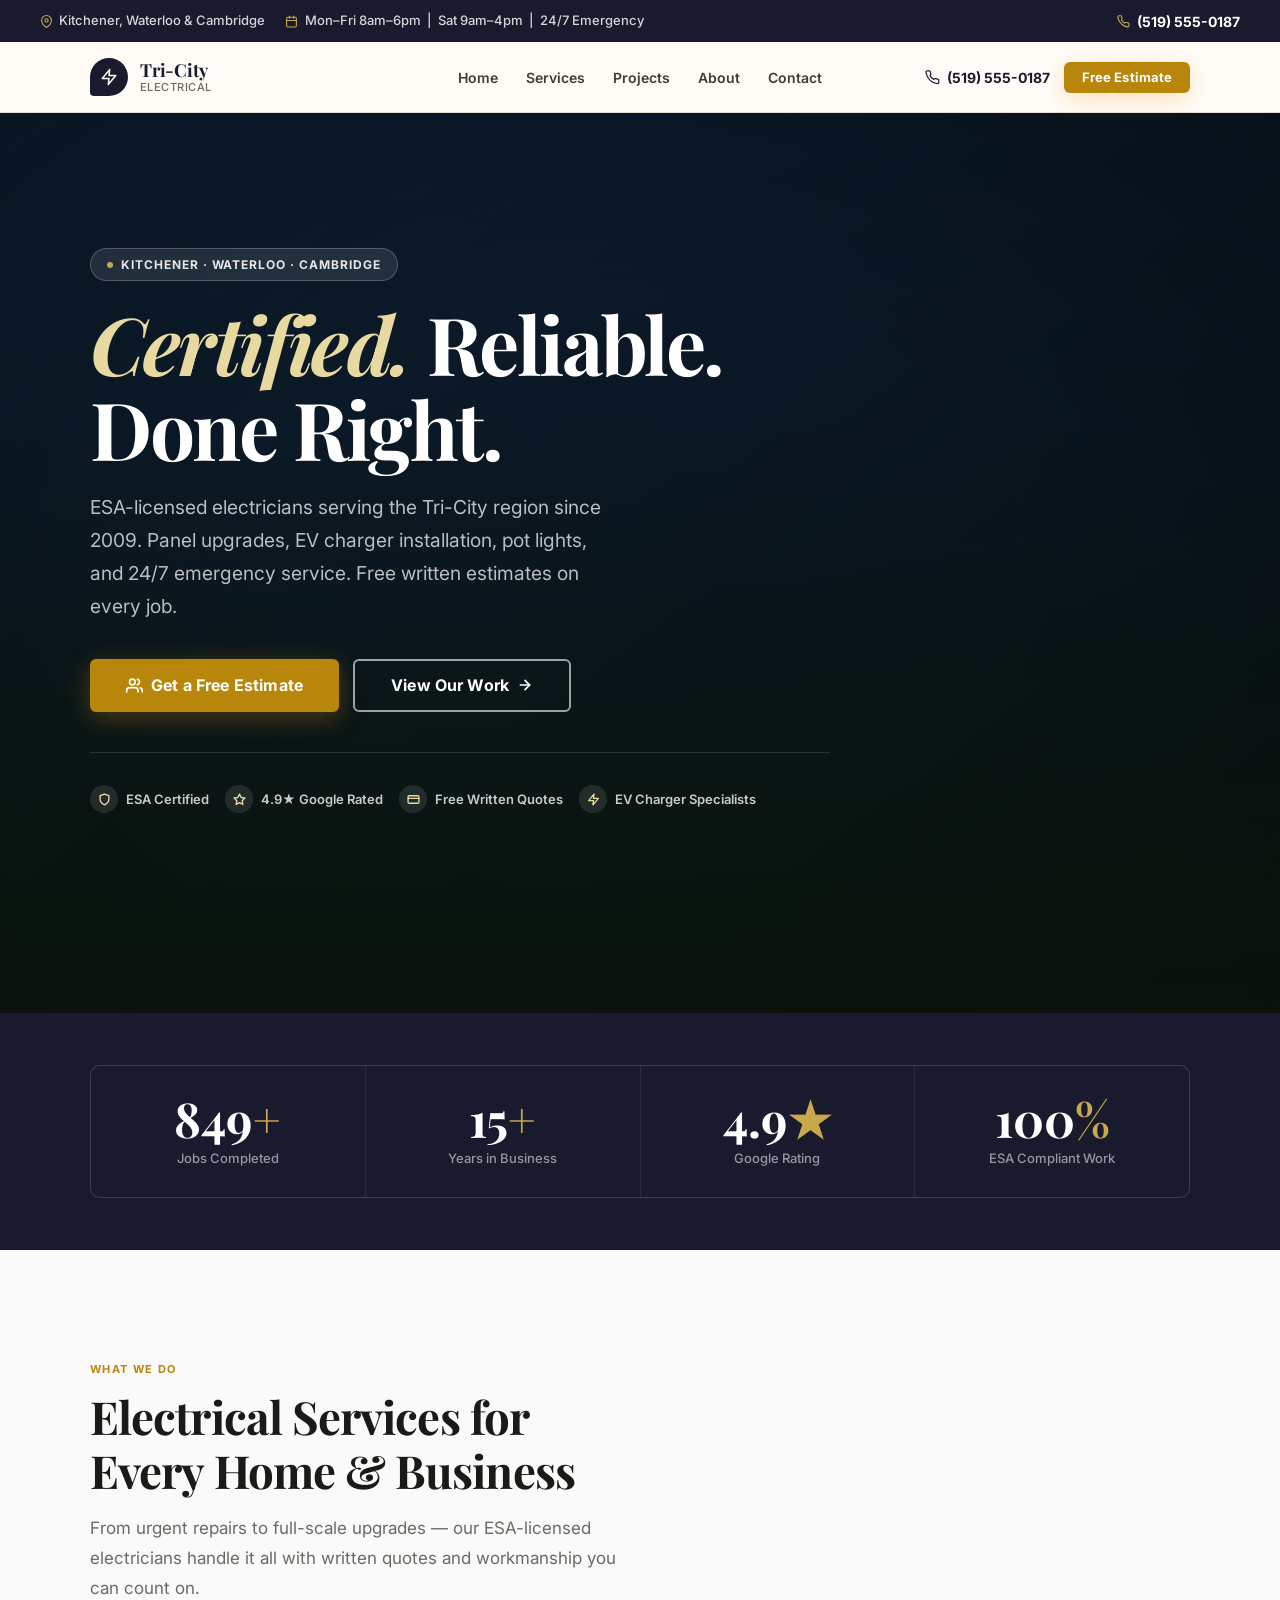
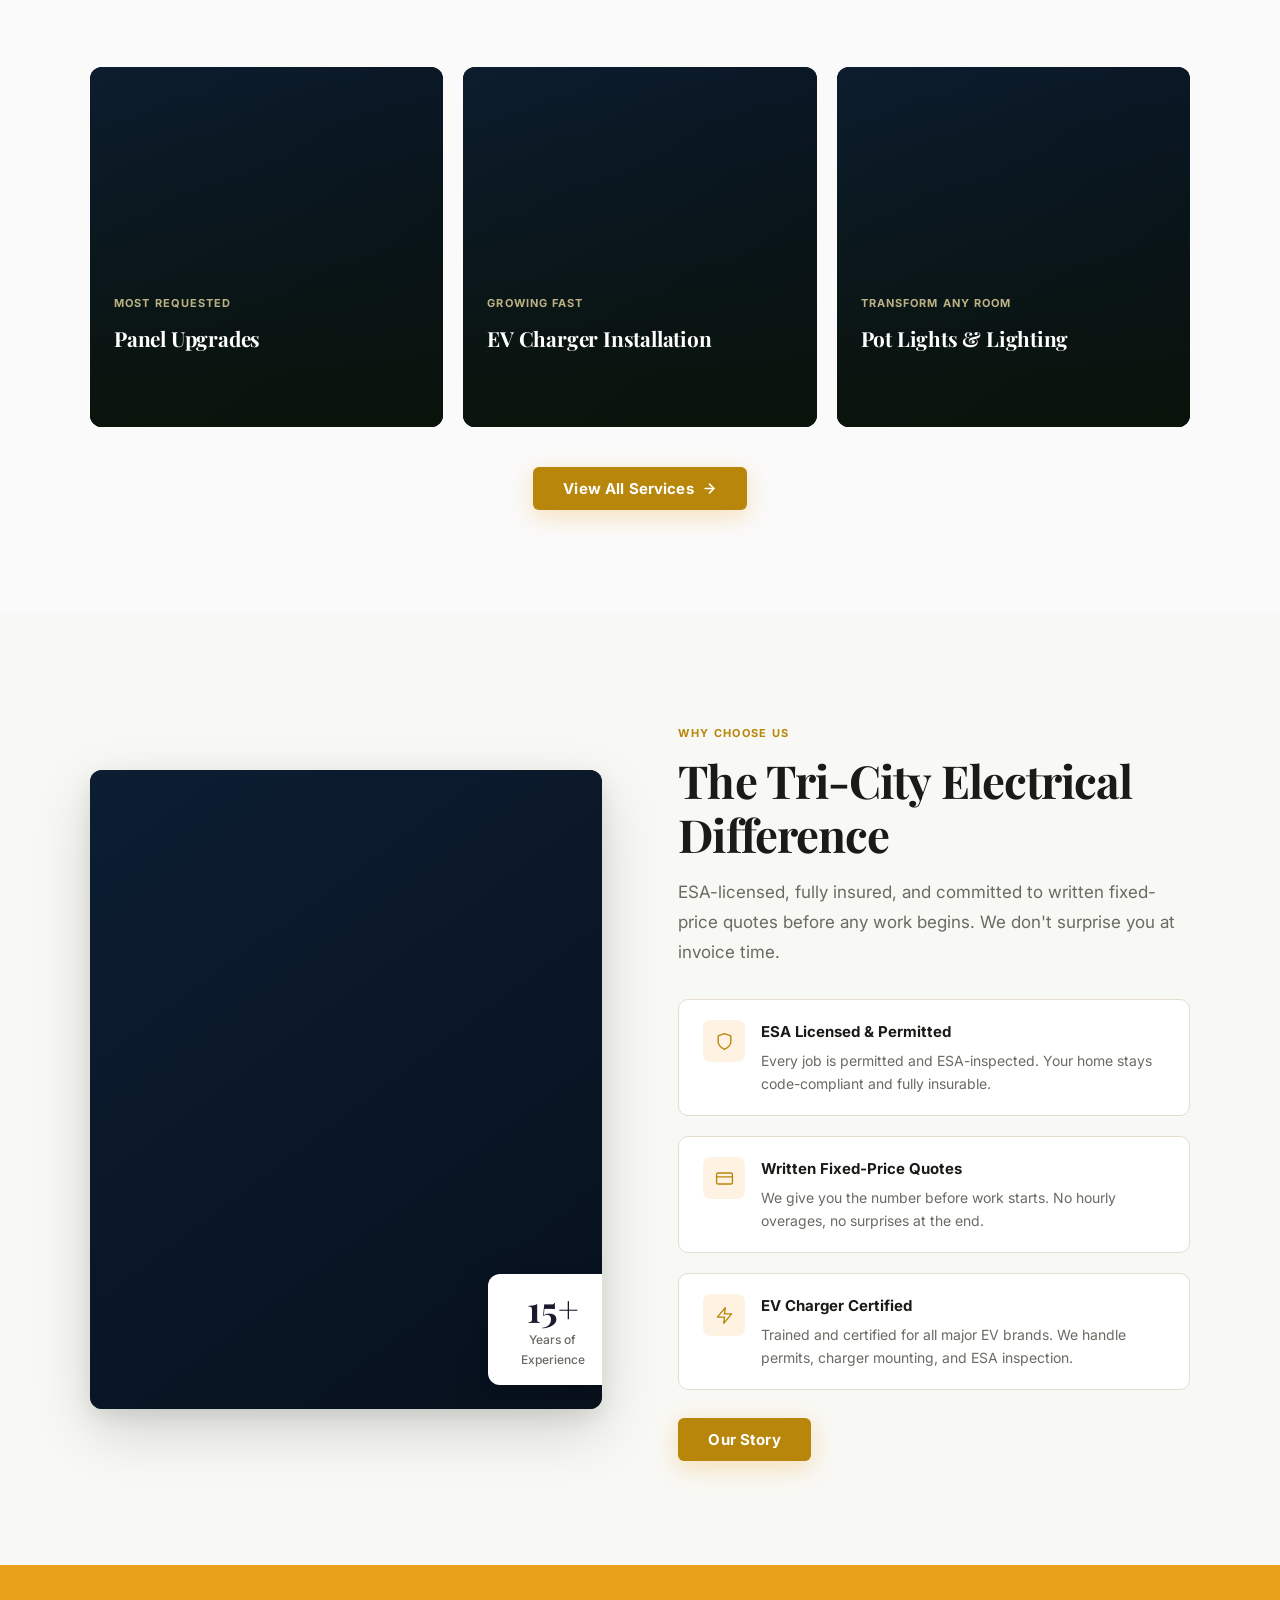
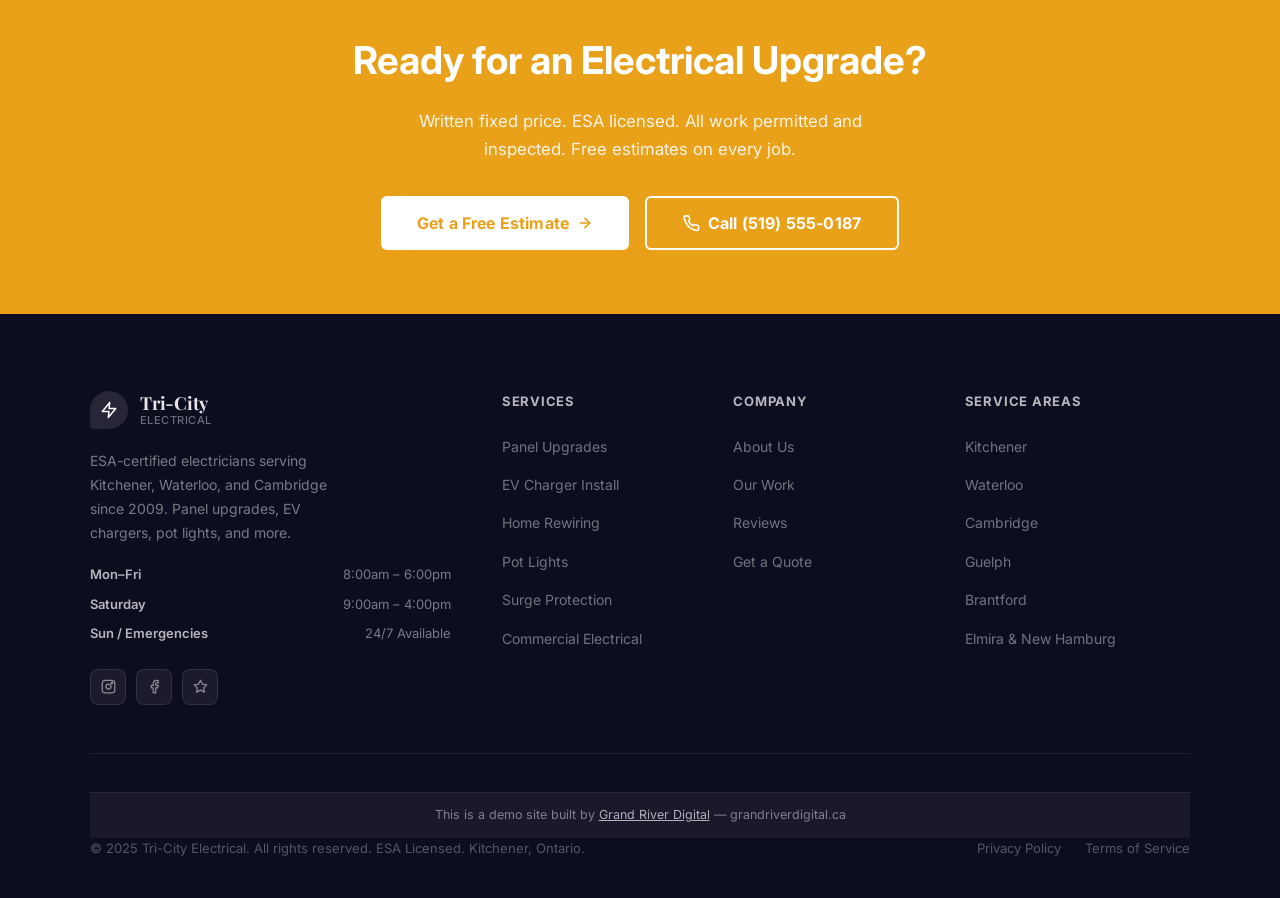
==== commit e00c9df7: "fix: nav QA — replace href=/ with href=./ on root page (4 occurrences: header logo, desktop nav, mob" ====
--- a/index.html
+++ b/index.html
@@ -40,7 +40,7 @@
 <!-- STICKY HEADER -->
 <header id="hdr">
   <div class="wrap hdr-inner">
-    <a href="/" class="logo" aria-label="Tri-City Electrical — home">
+    <a href="./" class="logo" aria-label="Tri-City Electrical — home">
       <div class="logo-leaf" aria-hidden="true">
         <svg width="18" height="18" viewBox="0 0 24 24" fill="none" stroke="currentColor" stroke-width="2" stroke-linecap="round" stroke-linejoin="round"><polygon points="13 2 3 14 12 14 11 22 21 10 12 10 13 2"/></svg>
       </div>
@@ -51,7 +51,7 @@
     </a>
 
     <nav class="desktop-nav" aria-label="Main navigation">
-      <a href="/">Home</a>
+      <a href="./">Home</a>
       <a href="services/">Services</a>
       <a href="projects/">Projects</a>
       <a href="about/">About</a>
@@ -74,7 +74,7 @@
 <!-- Mobile Nav Overlay -->
 <div id="mobile-nav" role="dialog" aria-modal="true" aria-label="Mobile navigation">
   <nav>
-    <a href="/" class="mobile-link">Home</a>
+    <a href="./" class="mobile-link">Home</a>
     <a href="services/" class="mobile-link">Services</a>
     <a href="projects/" class="mobile-link">Projects</a>
     <a href="about/" class="mobile-link">About</a>
@@ -283,7 +283,7 @@
   <div class="wrap">
     <div class="footer-grid">
       <div class="footer-brand">
-        <a href="/" class="logo" aria-label="Tri-City Electrical home">
+        <a href="./" class="logo" aria-label="Tri-City Electrical home">
           <div class="logo-leaf" aria-hidden="true">
             <svg width="18" height="18" viewBox="0 0 24 24" fill="none" stroke="currentColor" stroke-width="2" stroke-linecap="round" stroke-linejoin="round"><polygon points="13 2 3 14 12 14 11 22 21 10 12 10 13 2"/></svg>
           </div>
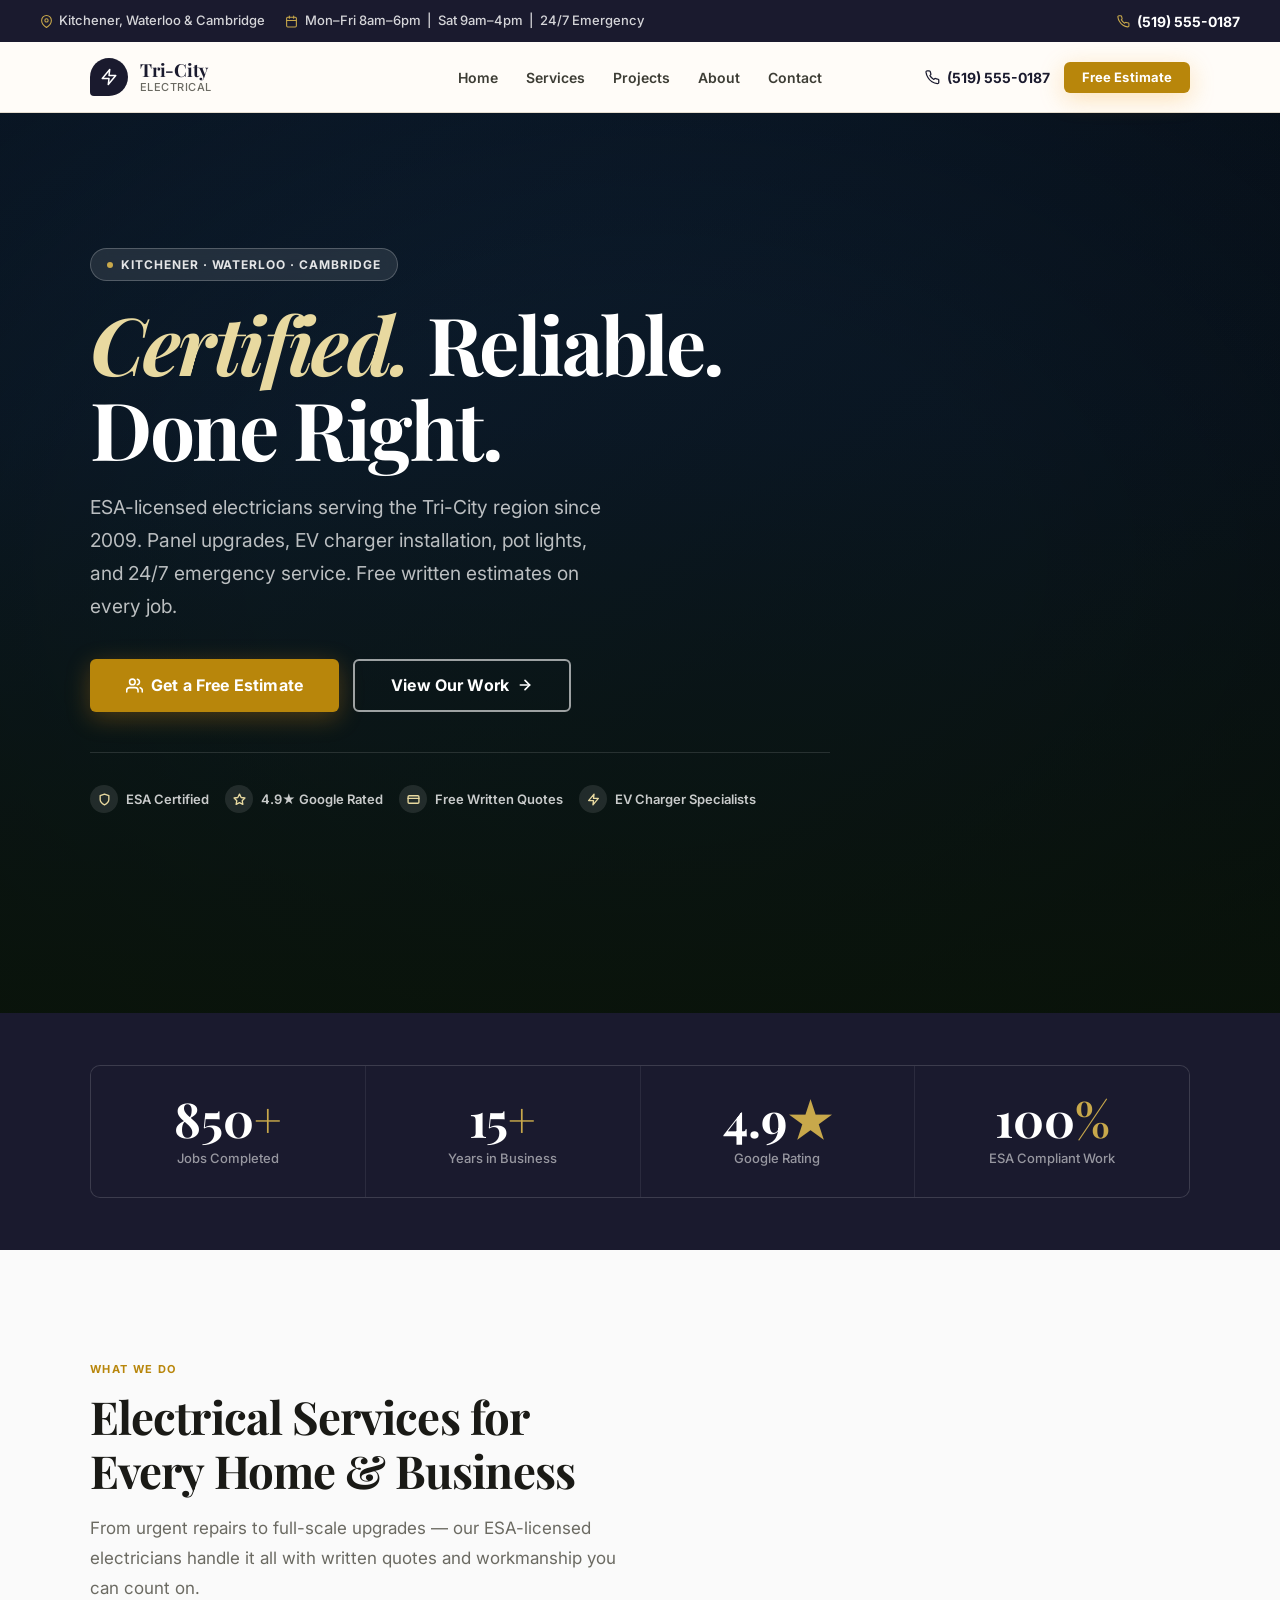
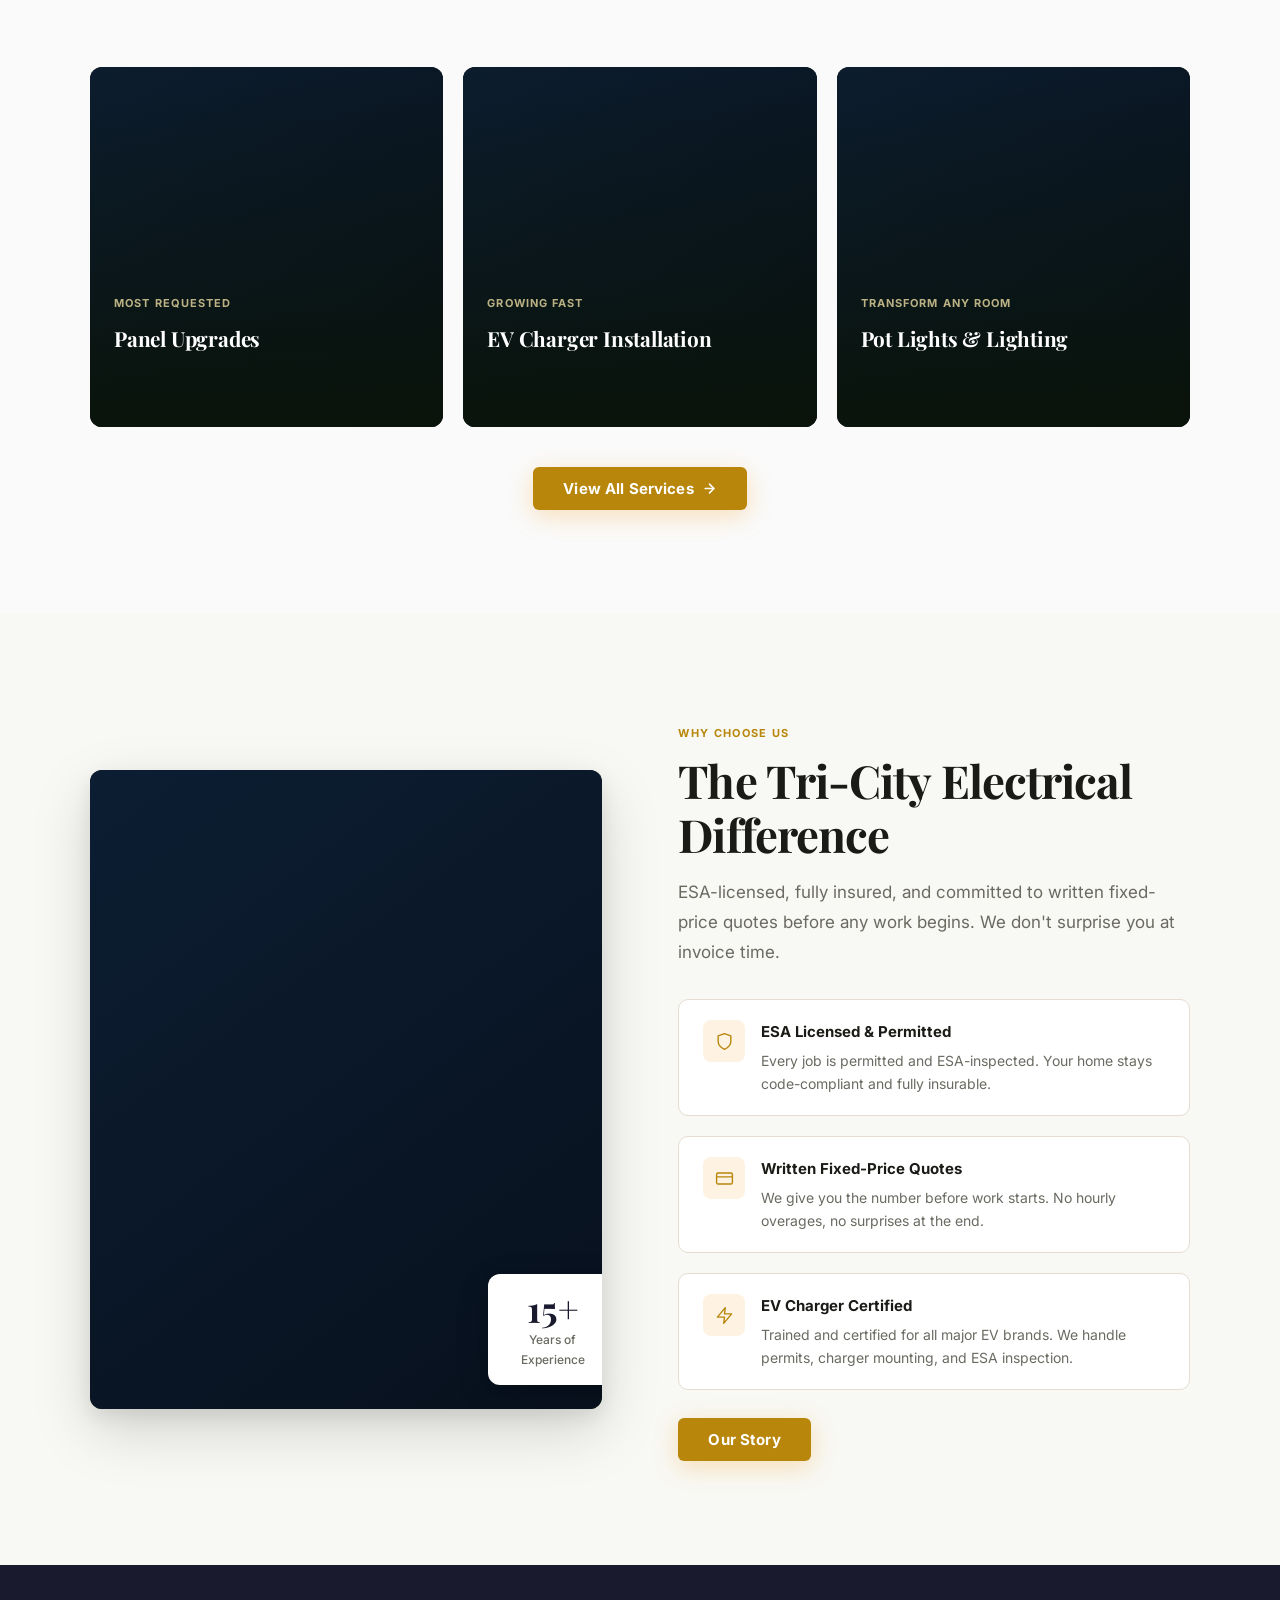
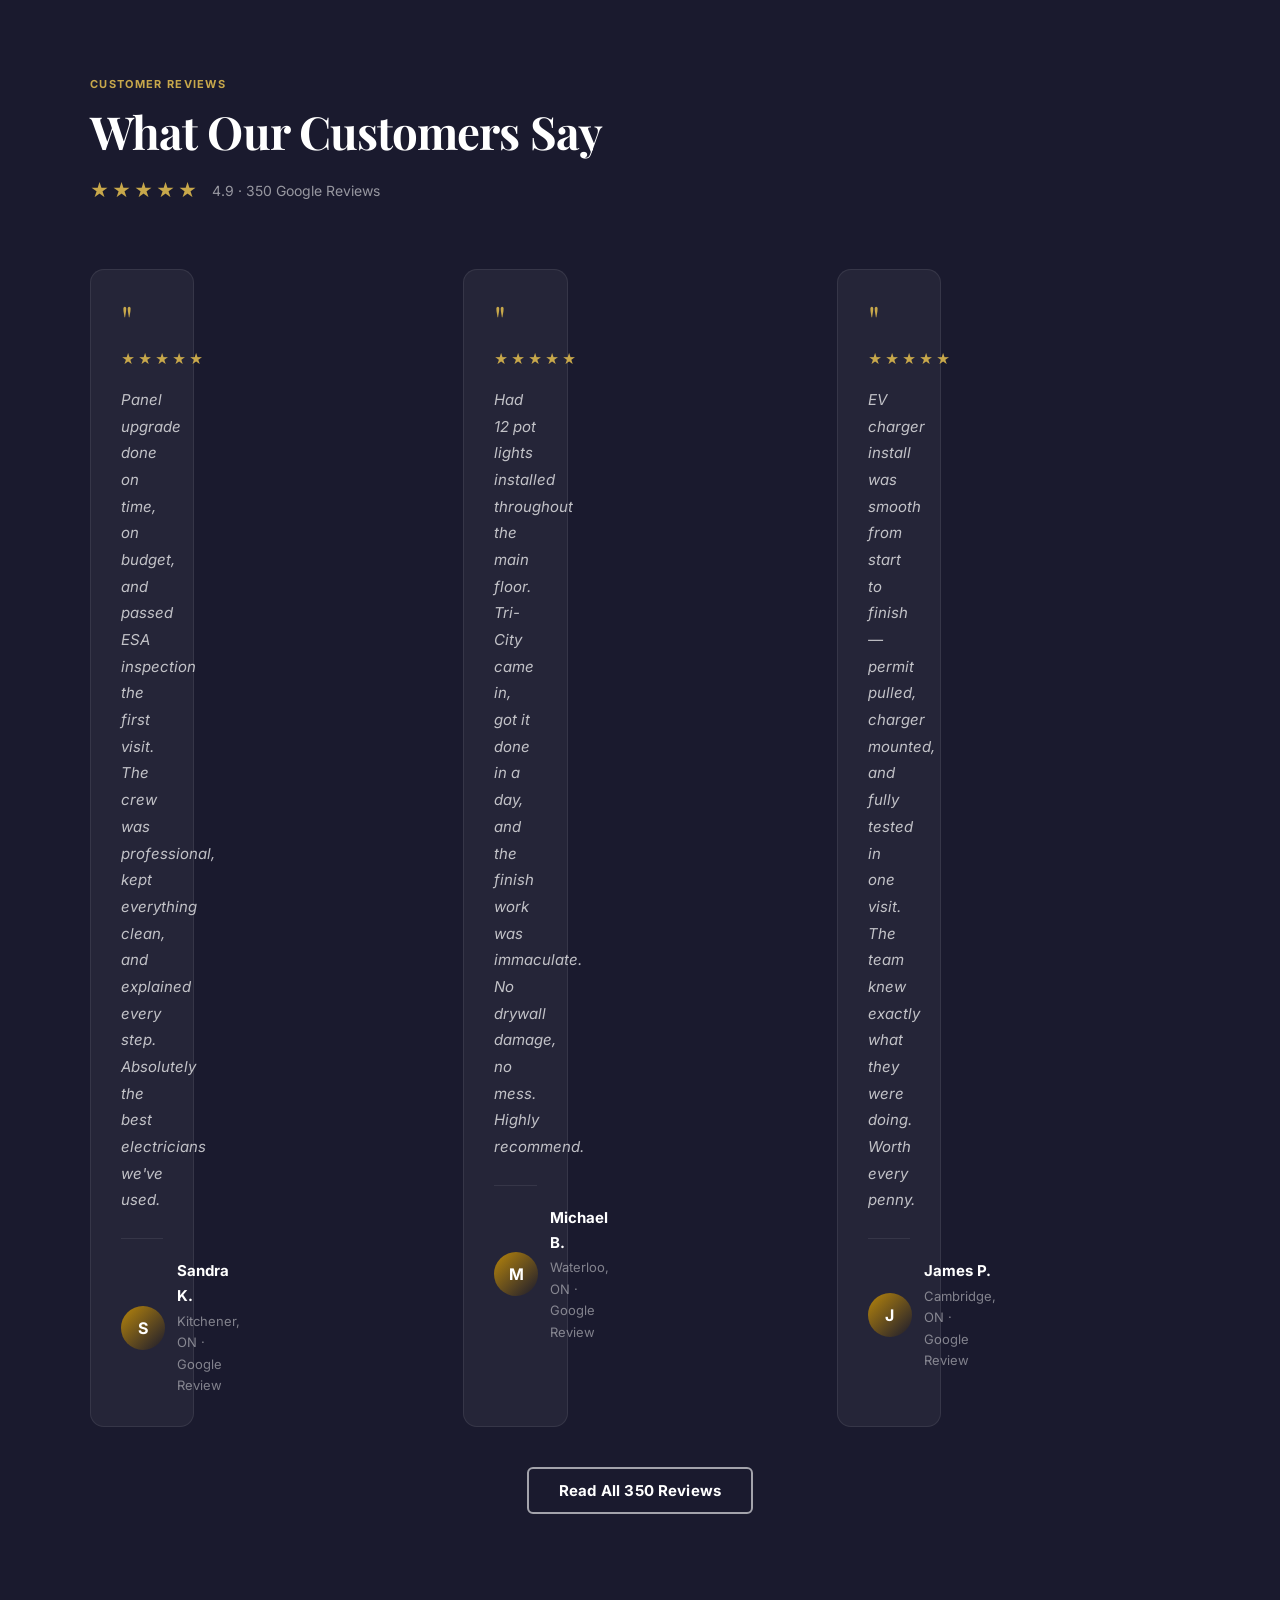
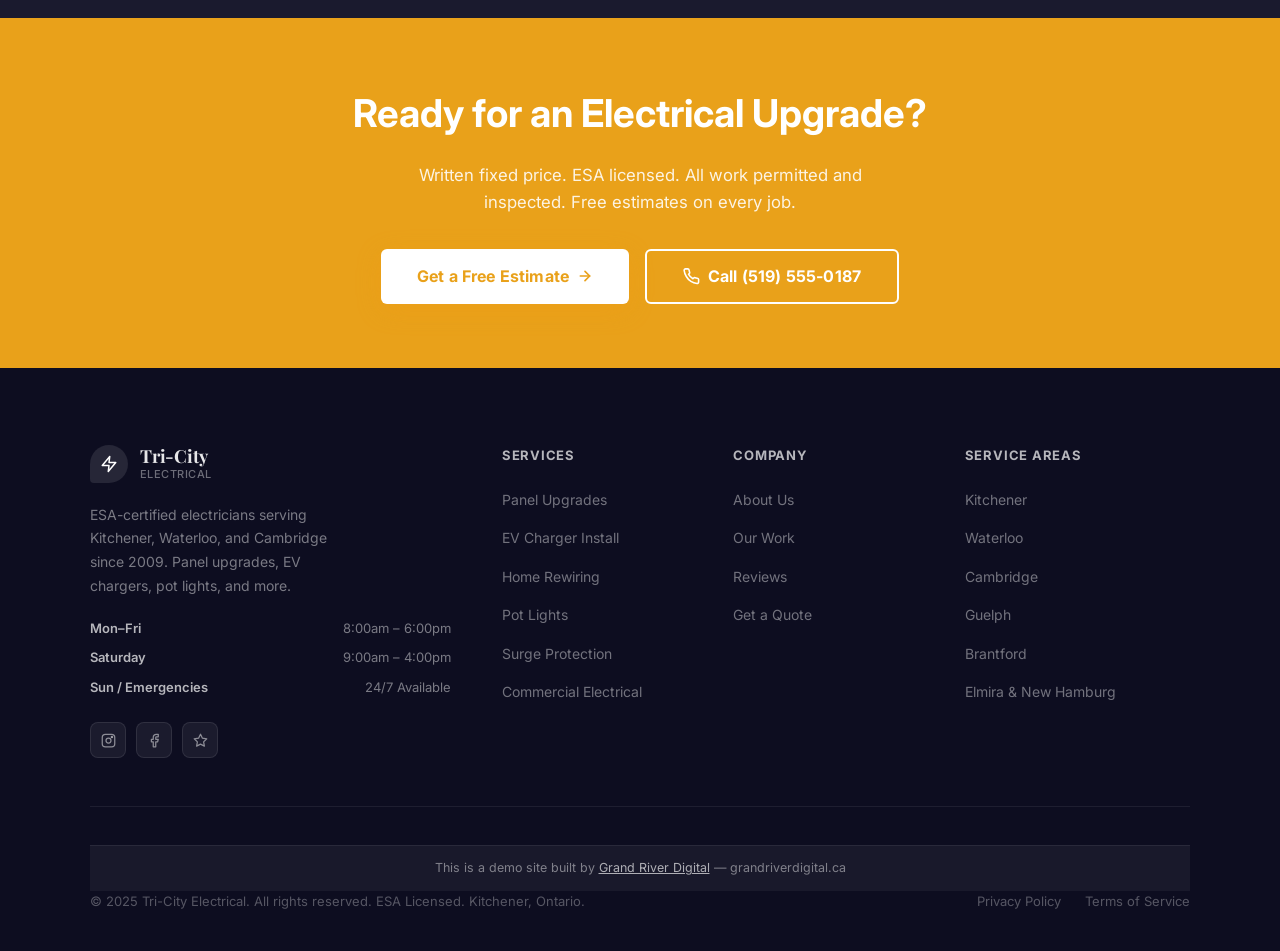
==== commit c8848dac: "fix: final QA pass — add testimonials to homepage, GRD banner to all sub-pages" ====
--- a/index.html
+++ b/index.html
@@ -260,6 +260,54 @@
   </div>
 </section>
 
+<!-- TESTIMONIALS -->
+<section id="testimonials" aria-labelledby="reviews-title">
+  <div class="wrap">
+    <div class="section-head">
+      <div class="eyebrow lt sr">Customer Reviews</div>
+      <h2 class="section-title lt sr d1" id="reviews-title">What Our Customers Say</h2>
+      <div class="testimonials-intro">
+        <div class="rating-display sr d2">
+          <span class="stars">★★★★★</span>
+          <span class="rating-text">4.9 · 350 Google Reviews</span>
+        </div>
+      </div>
+    </div>
+    <div style="display:grid;grid-template-columns:repeat(auto-fit,minmax(280px,1fr));gap:1.25rem;">
+      <div class="testimonial-card sr d1">
+        <div class="t-quote" aria-hidden="true">"</div>
+        <div class="t-stars" aria-label="5 stars">★★★★★</div>
+        <p class="t-text">Panel upgrade done on time, on budget, and passed ESA inspection the first visit. The crew was professional, kept everything clean, and explained every step. Absolutely the best electricians we've used.</p>
+        <div class="t-author">
+          <div class="t-avatar" aria-hidden="true">S</div>
+          <div><div class="t-name">Sandra K.</div><div class="t-loc">Kitchener, ON · Google Review</div></div>
+        </div>
+      </div>
+      <div class="testimonial-card sr d2">
+        <div class="t-quote" aria-hidden="true">"</div>
+        <div class="t-stars" aria-label="5 stars">★★★★★</div>
+        <p class="t-text">Had 12 pot lights installed throughout the main floor. Tri-City came in, got it done in a day, and the finish work was immaculate. No drywall damage, no mess. Highly recommend.</p>
+        <div class="t-author">
+          <div class="t-avatar" aria-hidden="true">M</div>
+          <div><div class="t-name">Michael B.</div><div class="t-loc">Waterloo, ON · Google Review</div></div>
+        </div>
+      </div>
+      <div class="testimonial-card sr d3">
+        <div class="t-quote" aria-hidden="true">"</div>
+        <div class="t-stars" aria-label="5 stars">★★★★★</div>
+        <p class="t-text">EV charger install was smooth from start to finish — permit pulled, charger mounted, and fully tested in one visit. The team knew exactly what they were doing. Worth every penny.</p>
+        <div class="t-author">
+          <div class="t-avatar" aria-hidden="true">J</div>
+          <div><div class="t-name">James P.</div><div class="t-loc">Cambridge, ON · Google Review</div></div>
+        </div>
+      </div>
+    </div>
+    <div style="margin-top:2.5rem;text-align:center;" class="sr d4">
+      <a href="about/#reviews" class="btn btn-outline">Read All 350 Reviews</a>
+    </div>
+  </div>
+</section>
+
 <!-- CTA BAND -->
 <section id="quote-band" style="background:var(--accent,#e9a11a);padding:4rem 0;">
   <div class="wrap" style="text-align:center;">
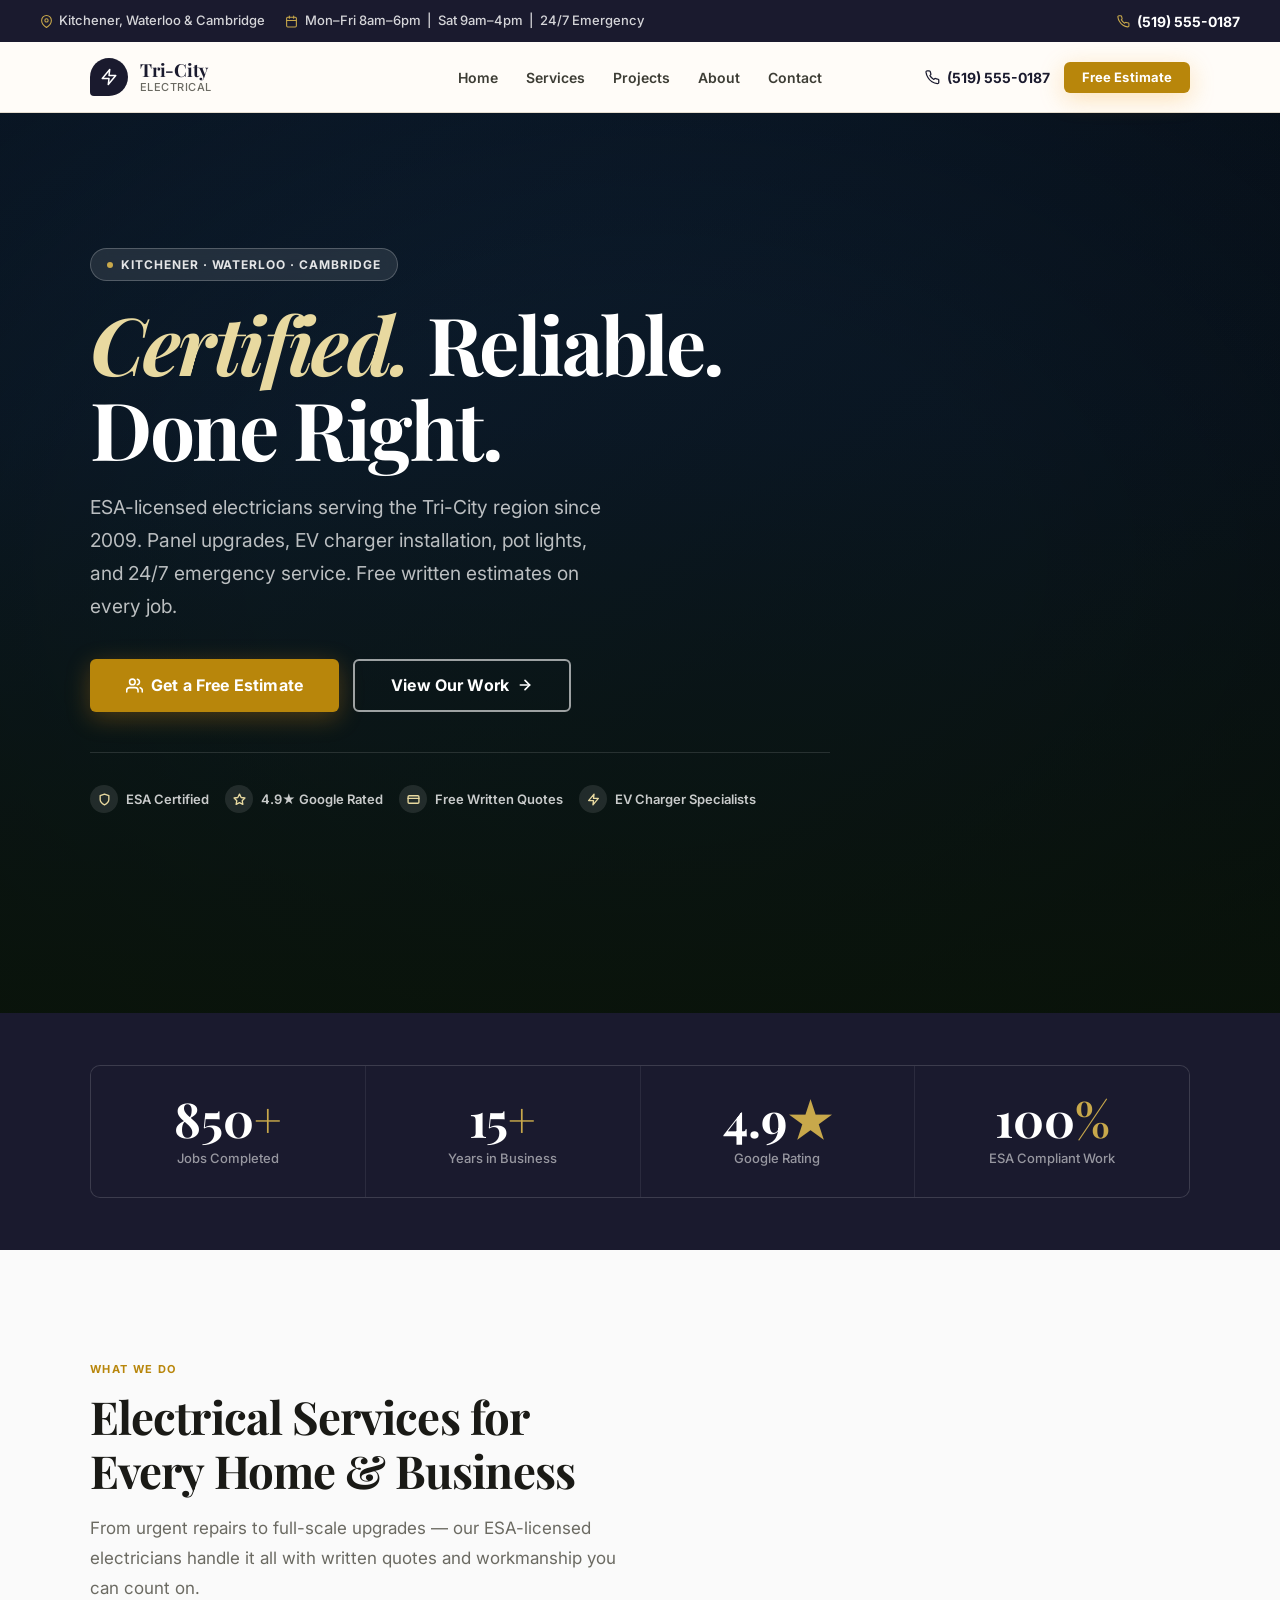
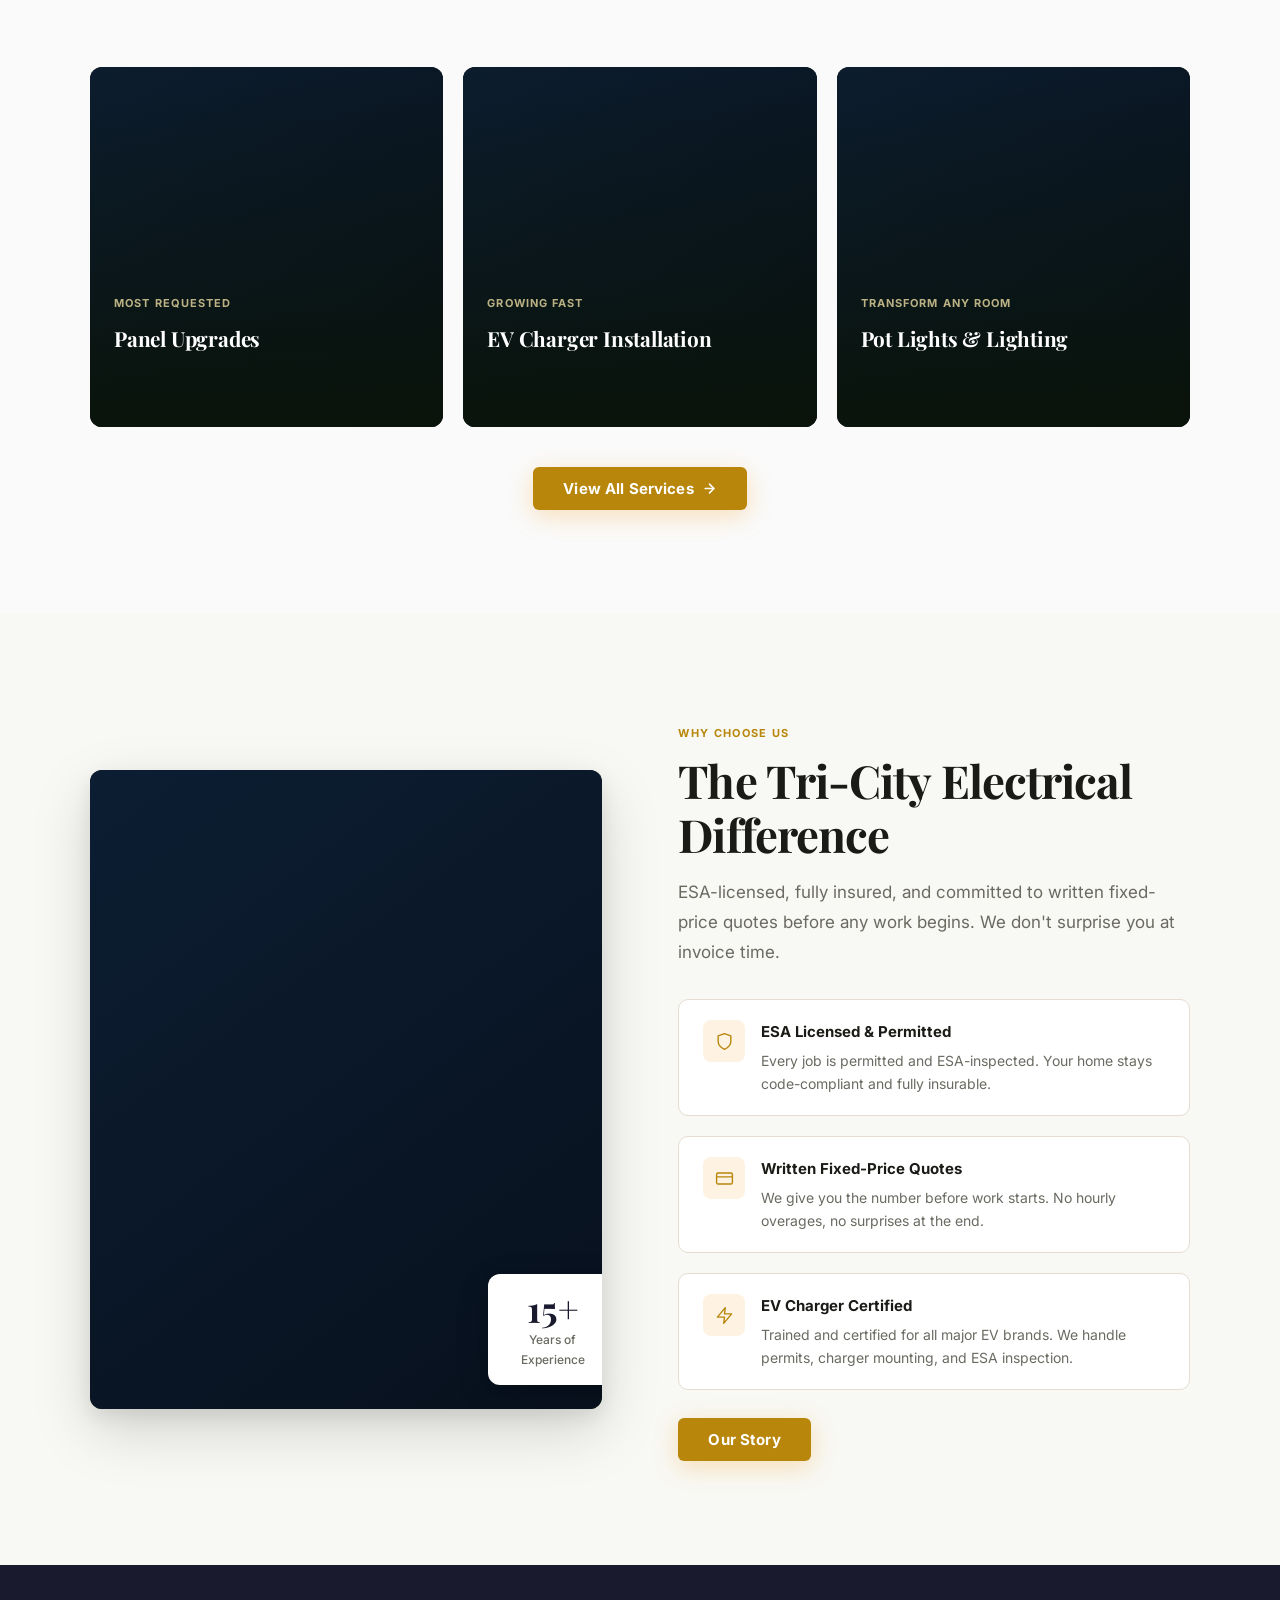
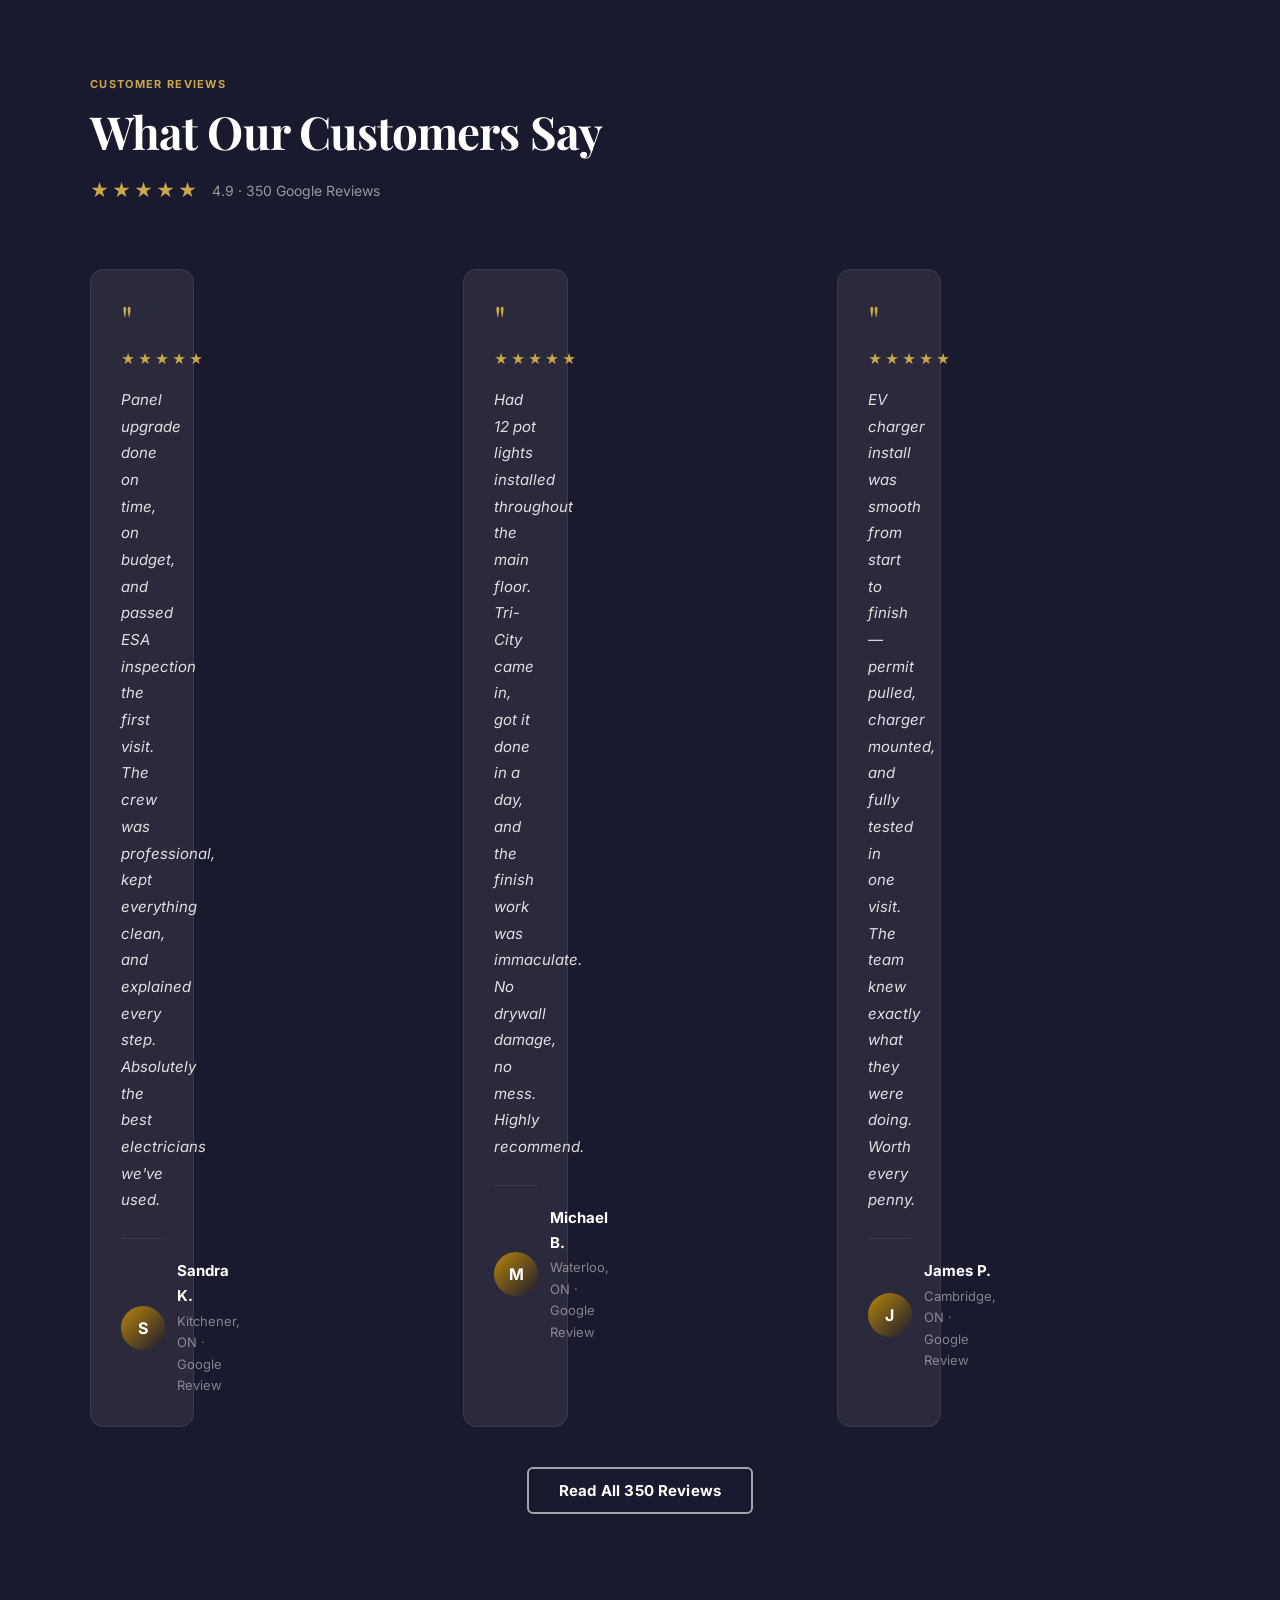
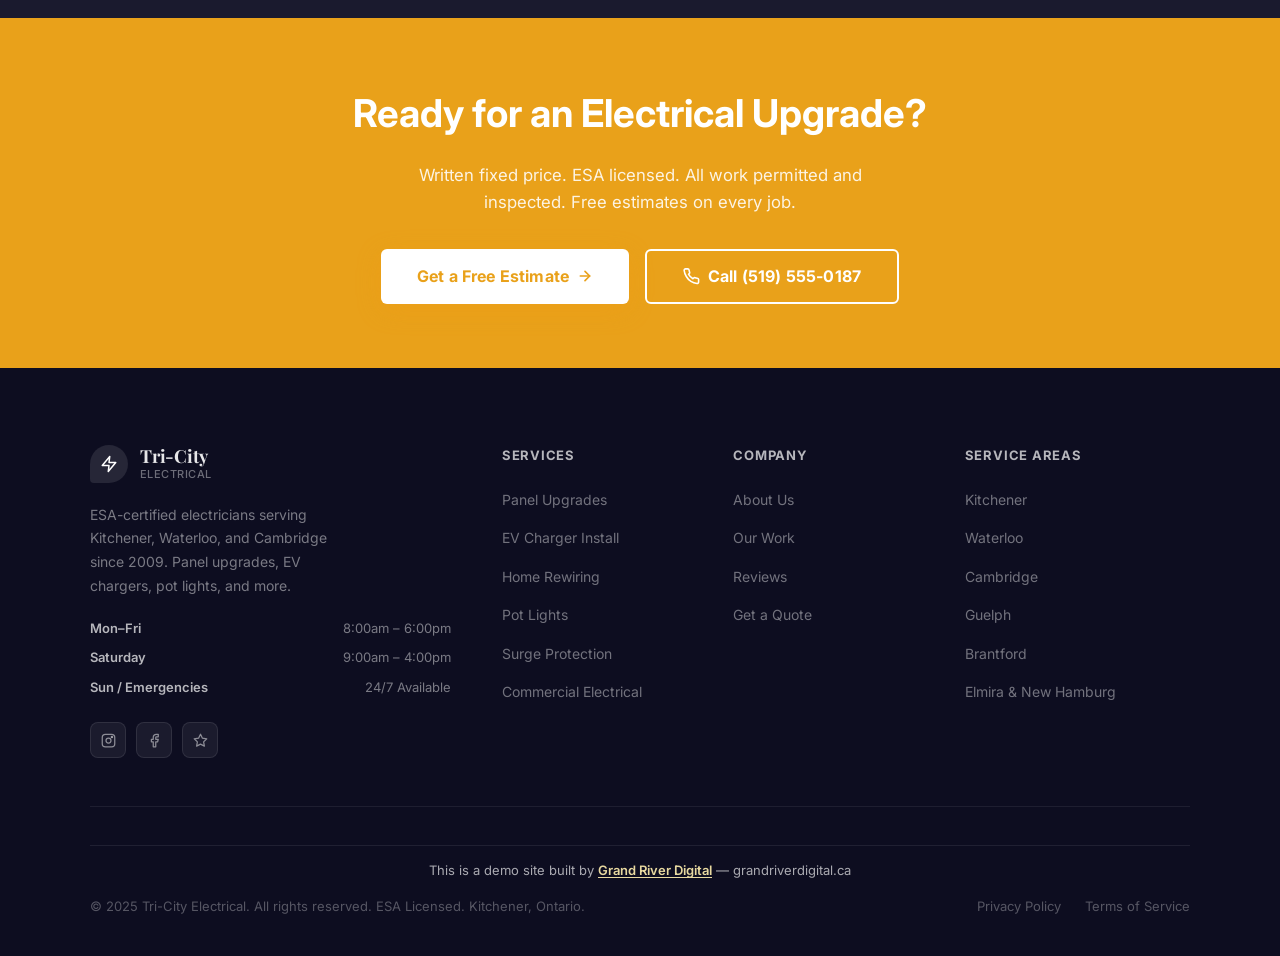
==== commit f3f1bb00: "fix: comprehensive QA — add grd-banner CSS, testimonial card bg + text opacity" ====
--- a/index.html
+++ b/index.html
@@ -384,8 +384,8 @@
         </ul>
       </div>
     </div>
-    <div class="grd-banner" style="text-align:center;padding:.75rem 1rem;background:rgba(255,255,255,.05);border-top:1px solid rgba(255,255,255,.07);font-size:.78rem;color:rgba(255,255,255,.45);">
-      This is a demo site built by <a href="https://grandriverdigital.ca" style="color:rgba(255,255,255,.65);text-decoration:underline;" target="_blank" rel="noopener">Grand River Digital</a> — grandriverdigital.ca
+    <div class="grd-banner">
+      This is a demo site built by <a href="https://grandriverdigital.ca" target="_blank" rel="noopener">Grand River Digital</a> — grandriverdigital.ca
     </div>
     <div class="footer-bottom">
       <p class="footer-copy">© 2025 Tri-City Electrical. All rights reserved. ESA Licensed. Kitchener, Ontario.</p>
--- a/styles.css
+++ b/styles.css
@@ -910,7 +910,7 @@
   flex: 0 0 calc(33.333% - .85rem);
   min-width: 0;
   max-width: calc(33.333% - .85rem);
-  background: rgba(255,255,255,.05);
+  background: rgba(255,255,255,.07);
   border: 1px solid rgba(255,255,255,.08);
   border-radius: 14px;
   padding: 1.875rem;
@@ -931,7 +931,7 @@
 .t-stars { color: var(--stone); font-size: .85rem; letter-spacing: 3px; margin-bottom: 1rem; }
 .t-text {
   font-size: .9375rem;
-  color: rgba(255,255,255,.72);
+  color: rgba(255,255,255,.85);
   line-height: 1.78;
   font-style: italic;
   margin-bottom: 1.5rem;
@@ -1293,6 +1293,23 @@
 .footer-legal { display: flex; gap: 1.5rem; }
 .footer-legal a { font-size: .8125rem; color: rgba(255,255,255,.3); transition: color .15s; }
 .footer-legal a:hover { color: rgba(255,255,255,.7); }
+
+.grd-banner {
+  margin-top: 1rem;
+  text-align: center;
+  font-size: .8125rem;
+  color: rgba(255,255,255,.65);
+  padding: .875rem 1rem;
+  border-top: 1px solid rgba(255,255,255,.08);
+}
+.grd-banner a {
+  color: var(--stone-lt);
+  font-weight: 600;
+  text-decoration: underline;
+  text-underline-offset: 2px;
+  transition: color .15s;
+}
+.grd-banner a:hover { color: var(--stone); }
 
 /* ── MOBILE STICKY BAR ── */
 #mob-bar {
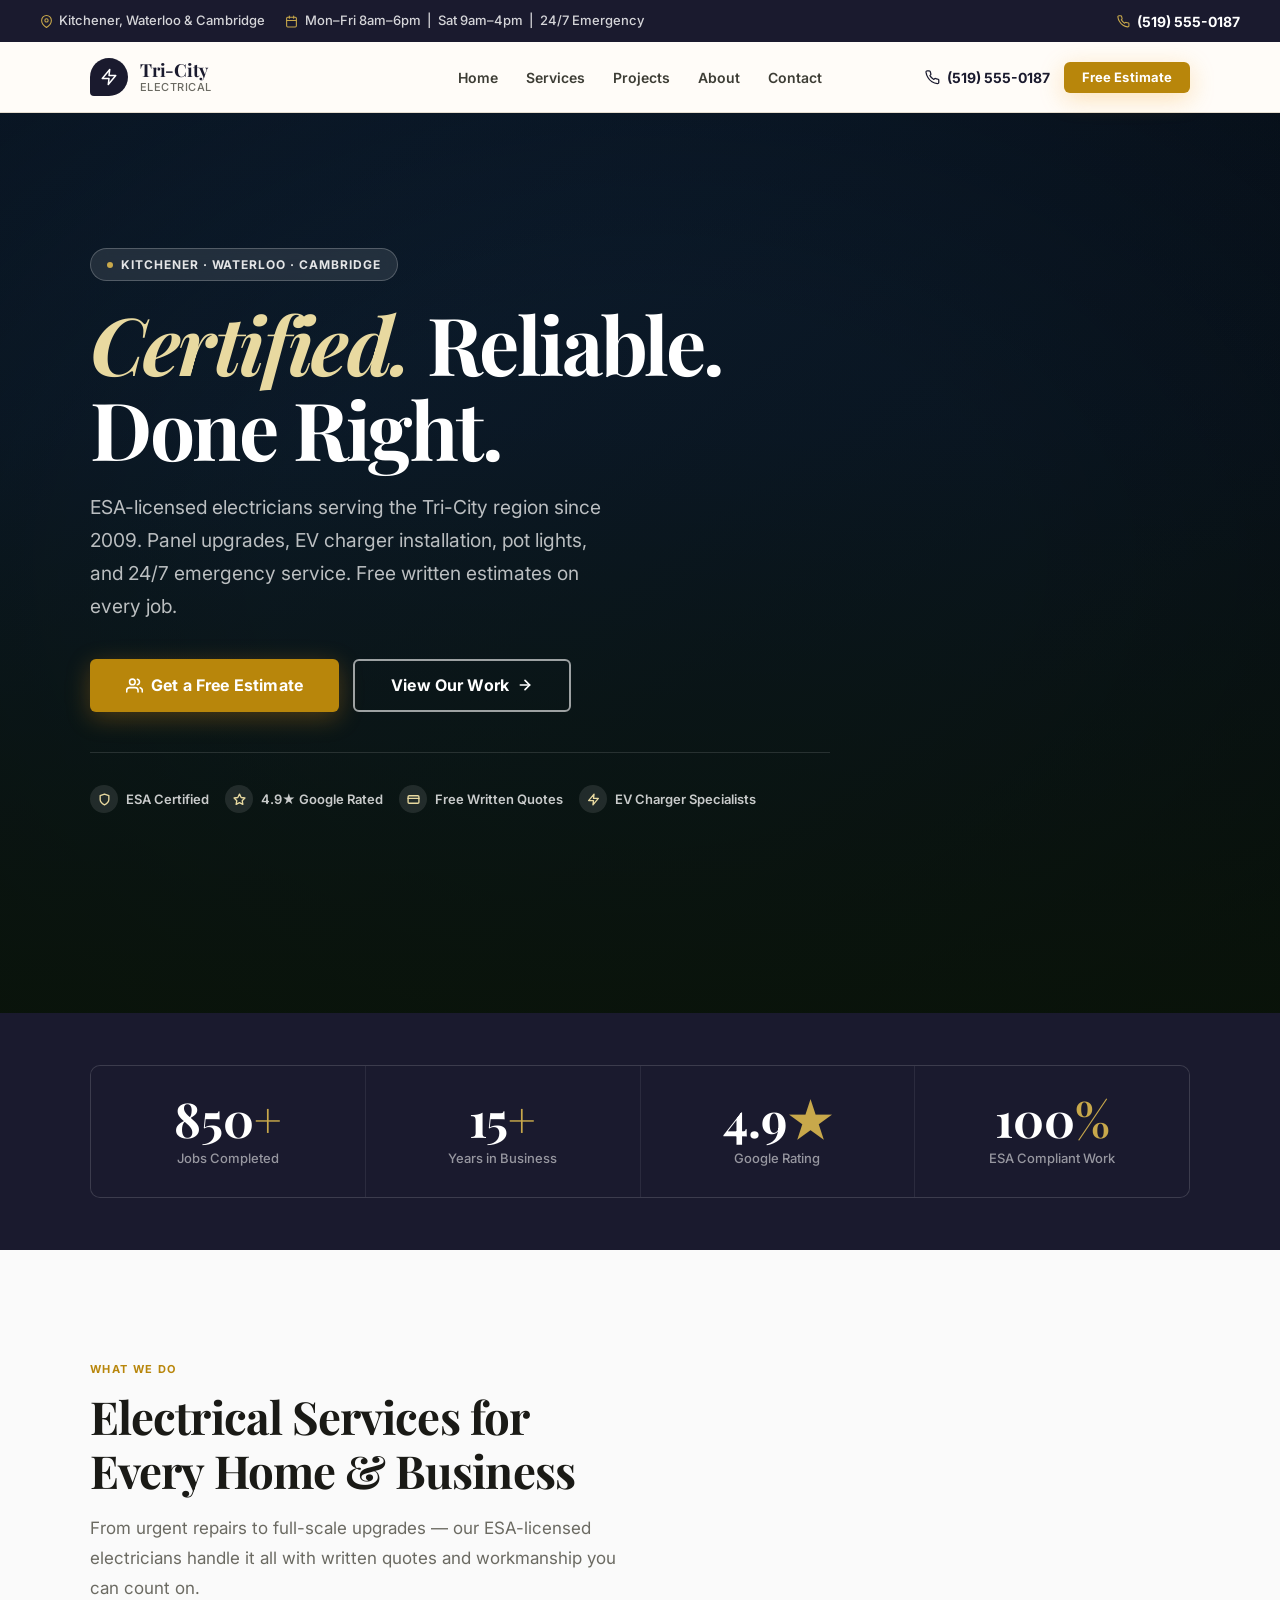
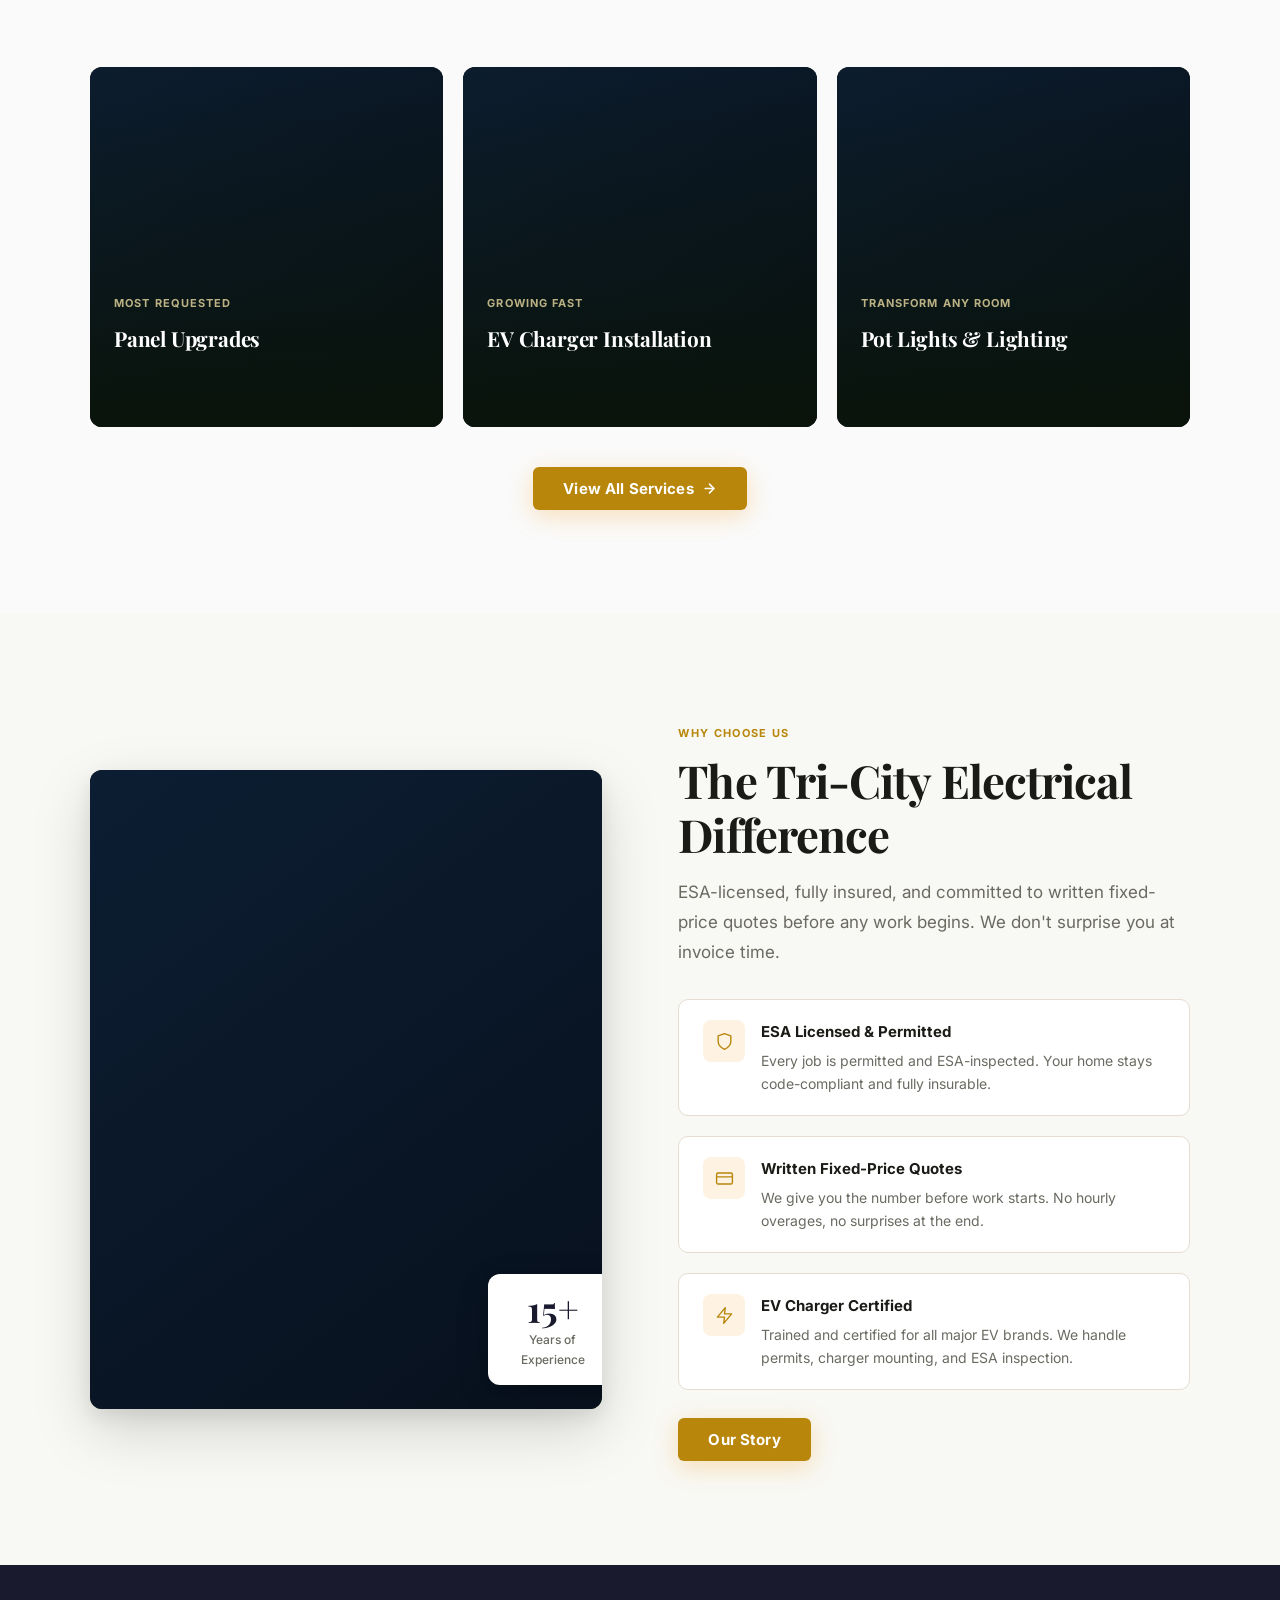
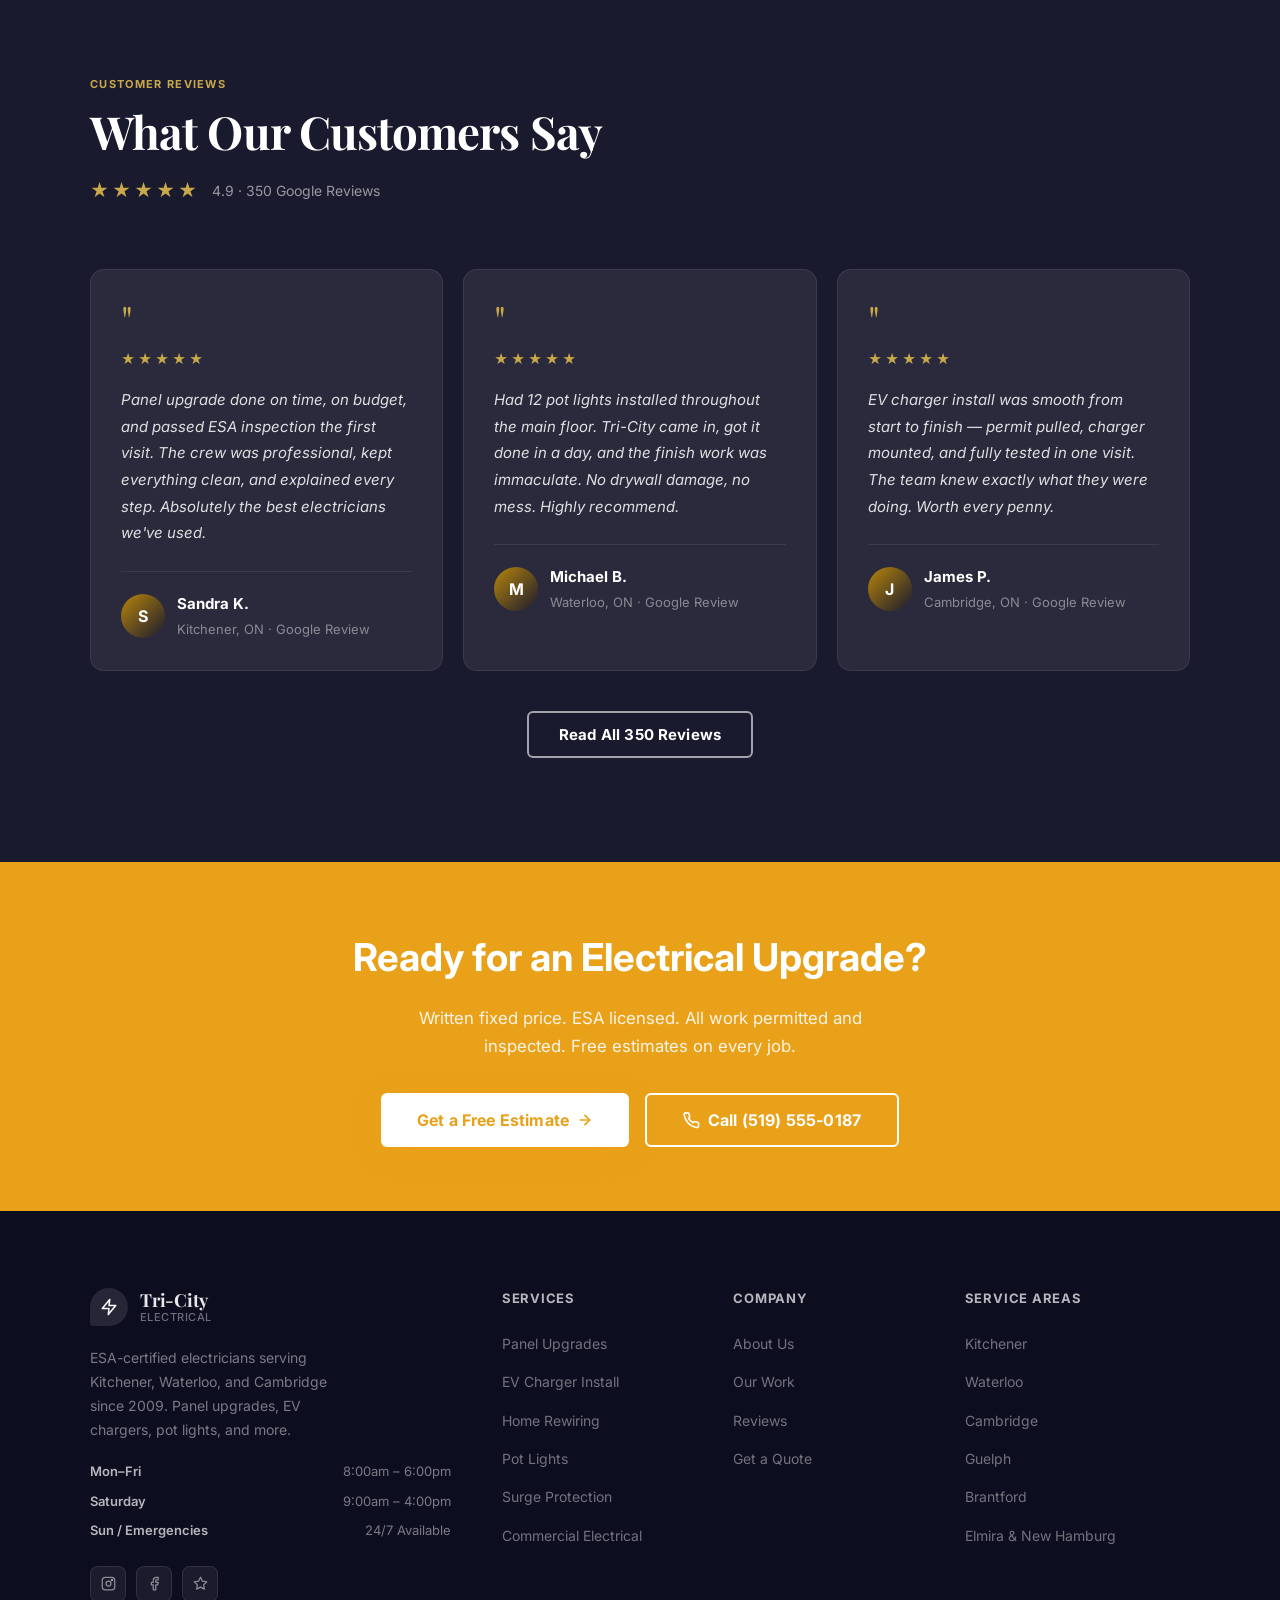
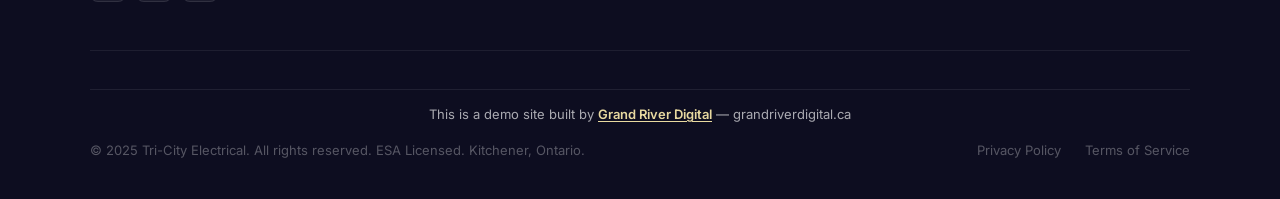
==== commit f1ac646e: "fix: standardize testimonial grid — remove bad max-width% on grid items Root cause: .testimonial-car" ====
--- a/index.html
+++ b/index.html
@@ -273,7 +273,7 @@
         </div>
       </div>
     </div>
-    <div style="display:grid;grid-template-columns:repeat(auto-fit,minmax(280px,1fr));gap:1.25rem;">
+    <div class="testimonials-grid">
       <div class="testimonial-card sr d1">
         <div class="t-quote" aria-hidden="true">"</div>
         <div class="t-stars" aria-label="5 stars">★★★★★</div>
--- a/styles.css
+++ b/styles.css
@@ -903,23 +903,23 @@
   gap: 1.25rem;
   transition: transform .55s var(--ease);
 }
+.testimonials-grid {
+  display: grid;
+  grid-template-columns: repeat(auto-fit, minmax(280px, 1fr));
+  gap: 1.25rem;
+}
 .testimonial-card {
-  /* flex:0 0 ... uses flex-basis resolution (against track's 100% block width).
-     min-width:calc(33.333%-...) was resolving against wrong ancestor (~1767px).
-     min-width:0 overrides browser's default min-width:auto on flex items. */
-  flex: 0 0 calc(33.333% - .85rem);
-  min-width: 0;
-  max-width: calc(33.333% - .85rem);
   background: rgba(255,255,255,.07);
   border: 1px solid rgba(255,255,255,.08);
   border-radius: 14px;
   padding: 1.875rem;
-  flex-shrink: 0;
+  display: flex;
+  flex-direction: column;
   transition: background .25s, border-color .25s;
 }
 .testimonial-card:hover {
-  background: rgba(255,255,255,.08);
-  border-color: rgba(255,255,255,.14);
+  background: rgba(255,255,255,.10);
+  border-color: rgba(255,255,255,.16);
 }
 .t-quote {
   font-family: var(--fd);
@@ -1335,11 +1335,6 @@
   .gallery-grid  { grid-template-columns: repeat(3, 1fr); }
   .gallery-grid .featured { grid-column: span 1; grid-row: span 1; }
   .gallery-grid .wide     { grid-column: span 1; }
-  .testimonial-card {
-    flex: 0 0 calc(50% - .625rem);
-    min-width: 0;
-    max-width: calc(50% - .625rem);
-  }
 }
 @media (max-width: 820px) {
   .why-grid   { grid-template-columns: 1fr; }
@@ -1362,7 +1357,6 @@
   .hero-ctas .btn { width: 100%; justify-content: center; }
   .form-row { grid-template-columns: 1fr; }
   .footer-grid { grid-template-columns: 1fr; }
-  .testimonial-card { flex: 0 0 90%; min-width: 0; max-width: 90%; }
   #topbar { justify-content: center; }
 }
 
@@ -1399,3 +1393,1020 @@
 .why-img img  { min-height: 200px; }
 .about-img-main img { min-height: 200px; }
 .about-img-accent img { min-height: 120px; }
+
+
+/* ============================================================
+   SUBPAGE COMPONENT STYLES
+   Added to support about/services/projects/contact pages
+   ============================================================ */
+
+/* ── Missing tokens ── */
+:root {
+  --p:       var(--sage);
+  --p-dk:    var(--forest-md);
+  --p-gl:    var(--sage-gl);
+  --sh-p:    var(--sh-s, var(--sh-md));
+  --red:     #dc2626;
+  --ink-50:  #f9fafb;
+  --ink-100: #f3f4f6;
+  --ink-200: #e5e7eb;
+  --ink-300: #d1d5db;
+  --ink-400: #9ca3af;
+  --ink-500: #6b7280;
+  --ink-600: #4b5563;
+  --ink-700: #374151;
+  --ink-800: #1f2937;
+  --ink-900: #111827;
+}
+
+/* ── Container alias (= .wrap) ── */
+.container {
+  width: 100%;
+  max-width: var(--max);
+  margin-inline: auto;
+  padding-inline: var(--pad);
+}
+
+/* ── Skip link ── */
+.skip-link {
+  position: absolute;
+  left: -9999px;
+  top: auto;
+  width: 1px;
+  height: 1px;
+  overflow: hidden;
+}
+.skip-link:focus {
+  position: fixed;
+  top: 0;
+  left: 0;
+  width: auto;
+  height: auto;
+  overflow: visible;
+  background: var(--p);
+  color: #fff;
+  padding: .75rem 1.5rem;
+  z-index: 9999;
+  font-weight: 700;
+}
+
+/* ── Mobile nav links (inside #mobile-nav) ── */
+.mobile-link {
+  display: block;
+  font-family: var(--fd);
+  font-size: 1.4rem;
+  font-weight: 700;
+  color: #fff;
+  text-decoration: none;
+  padding: .75rem 0;
+  border-bottom: 1px solid rgba(255,255,255,.12);
+  transition: color .2s;
+}
+.mobile-link:hover { color: var(--sage); }
+
+/* ── Button aliases (BEM → kebab) ── */
+.btn--accent  { background: var(--p); color: #fff; box-shadow: var(--sh-p); }
+.btn--accent:hover { background: var(--p-dk); box-shadow: var(--sh-lg); transform: translateY(-1px); }
+.btn--primary { background: var(--p); color: #fff; box-shadow: var(--sh-p); }
+.btn--primary:hover { background: var(--p-dk); transform: translateY(-1px); }
+.btn--ghost  { background: transparent; color: #fff; border: 2px solid rgba(255,255,255,.55); }
+.btn--ghost:hover { background: rgba(255,255,255,.1); border-color: #fff; }
+.btn--white  { background: #fff; color: var(--p); }
+.btn--white:hover { background: #f1f5f9; }
+.btn--lg     { padding: 1.05rem 2.25rem; font-size: 1rem; }
+.btn--sm     { padding: .55rem 1.1rem; font-size: .8125rem; }
+
+/* ── Page hero (subpage banner) ── */
+.page-hero {
+  background: linear-gradient(135deg, var(--navy-dk, #0d1a2a) 0%, var(--navy, #1a3a5c) 100%);
+  padding: clamp(3rem, 7vw, 5rem) 0 clamp(2.5rem, 6vw, 4rem);
+  color: #fff;
+}
+.page-hero__inner { }
+.page-hero__badge {
+  display: inline-block;
+  background: var(--p-gl, rgba(255,255,255,.12));
+  color: var(--sage);
+  font-size: .6875rem;
+  font-weight: 700;
+  letter-spacing: .1em;
+  text-transform: uppercase;
+  padding: .35rem .85rem;
+  border-radius: 999px;
+  margin-bottom: 1rem;
+}
+.page-hero h1 {
+  font-family: var(--fd);
+  font-size: clamp(1.9rem, 5vw, 3rem);
+  font-weight: 800;
+  line-height: 1.15;
+  margin-bottom: 1rem;
+  color: #fff;
+}
+.page-hero h1 span { color: var(--sage); }
+.page-hero__sub {
+  font-size: 1.0625rem;
+  color: rgba(255,255,255,.78);
+  max-width: 620px;
+  line-height: 1.7;
+}
+
+/* ── Breadcrumb ── */
+.breadcrumb {
+  display: flex;
+  align-items: center;
+  gap: .4rem;
+  font-size: .8125rem;
+  color: rgba(255,255,255,.6);
+  margin-bottom: 1.25rem;
+}
+.breadcrumb a {
+  color: rgba(255,255,255,.7);
+  text-decoration: none;
+  transition: color .2s;
+}
+.breadcrumb a:hover { color: #fff; }
+.breadcrumb__sep { opacity: .4; }
+.breadcrumb span[aria-current] { color: rgba(255,255,255,.9); }
+
+/* ── Generic section wrappers ── */
+.section {
+  padding: clamp(3.5rem, 8vw, 6rem) 0;
+}
+.section--light {
+  background: var(--light, #f4f8fc);
+}
+.section--dark {
+  background: var(--navy-dk, #0d1a2a);
+  color: #fff;
+}
+.section--dark .section-heading,
+.section--dark h2,
+.section--dark h3 { color: #fff; }
+.section--dark p { color: rgba(255,255,255,.78); }
+
+/* ── Section header (centered title area) ── */
+.section-header {
+  text-align: center;
+  margin-bottom: clamp(2rem, 5vw, 3rem);
+}
+.section-heading {
+  font-family: var(--fd);
+  font-size: clamp(1.75rem, 4vw, 2.5rem);
+  font-weight: 800;
+  color: var(--text);
+  line-height: 1.2;
+  margin-bottom: .75rem;
+}
+.section-heading span { color: var(--p); }
+.section-heading--lt { color: #fff; }
+.section-sub--center {
+  text-align: center;
+  max-width: 580px;
+  margin-inline: auto;
+  color: var(--text-lt);
+  font-size: 1.0625rem;
+  line-height: 1.7;
+}
+.section-sub--lt { color: rgba(255,255,255,.75); }
+.eyebrow--lt { color: rgba(255,255,255,.55); }
+
+/* ── Service cards (svc-card) ── */
+.svc-card {
+  background: #fff;
+  border: 1px solid var(--border);
+  border-radius: var(--r);
+  box-shadow: var(--sh-sm);
+  transition: transform .25s var(--ease), box-shadow .25s var(--ease);
+  overflow: hidden;
+}
+.svc-card:hover {
+  transform: translateY(-3px);
+  box-shadow: var(--sh-md);
+}
+.svc-card__body {
+  padding: 1.75rem;
+}
+.svc-card__icon {
+  width: 48px;
+  height: 48px;
+  display: flex;
+  align-items: center;
+  justify-content: center;
+  background: var(--p-gl);
+  border-radius: var(--r);
+  color: var(--p);
+  margin-bottom: 1rem;
+}
+.svc-card__badge {
+  display: inline-block;
+  background: var(--p-gl);
+  color: var(--p);
+  font-size: .6875rem;
+  font-weight: 700;
+  letter-spacing: .08em;
+  text-transform: uppercase;
+  padding: .25rem .65rem;
+  border-radius: 4px;
+  margin-bottom: .75rem;
+}
+.svc-card h3 {
+  font-family: var(--fd);
+  font-size: 1.125rem;
+  font-weight: 700;
+  margin-bottom: .5rem;
+  color: var(--text);
+}
+.svc-card p {
+  font-size: .9375rem;
+  color: var(--text-lt);
+  line-height: 1.65;
+  margin-bottom: 1rem;
+}
+.svc-card__link {
+  display: inline-flex;
+  align-items: center;
+  gap: .35rem;
+  font-size: .875rem;
+  font-weight: 600;
+  color: var(--p);
+  text-decoration: none;
+  transition: gap .2s;
+}
+.svc-card__link:hover { gap: .6rem; }
+
+/* ── Service detail (alternating 2-col) ── */
+.svc-detail {
+  display: grid;
+  grid-template-columns: 1fr 1fr;
+  gap: clamp(2rem, 5vw, 4rem);
+  align-items: center;
+  margin-bottom: clamp(3rem, 7vw, 5rem);
+}
+.svc-detail__img {
+  border-radius: calc(var(--r) * 2);
+  overflow: hidden;
+  aspect-ratio: 4/3;
+  background: var(--ink-200);
+}
+.svc-detail__img img {
+  width: 100%;
+  height: 100%;
+  object-fit: cover;
+  display: block;
+}
+.svc-detail h2 {
+  font-family: var(--fd);
+  font-size: clamp(1.4rem, 3vw, 1.875rem);
+  font-weight: 800;
+  color: var(--text);
+  margin-bottom: .75rem;
+}
+.svc-detail p {
+  font-size: 1rem;
+  color: var(--text-md);
+  line-height: 1.75;
+  margin-bottom: 1.25rem;
+}
+.svc-detail__badge {
+  display: inline-block;
+  background: var(--p-gl);
+  color: var(--p);
+  font-size: .6875rem;
+  font-weight: 700;
+  letter-spacing: .08em;
+  text-transform: uppercase;
+  padding: .25rem .65rem;
+  border-radius: 4px;
+  margin-bottom: .85rem;
+}
+@media (max-width: 768px) {
+  .svc-detail {
+    grid-template-columns: 1fr;
+  }
+  .svc-detail[style*="direction:rtl"] {
+    direction: ltr !important;
+  }
+}
+
+/* ── Service list ── */
+.svc-list {
+  list-style: none;
+  padding: 0;
+  margin: 0 0 1.5rem;
+}
+.svc-list li {
+  display: flex;
+  align-items: flex-start;
+  gap: .6rem;
+  font-size: .9375rem;
+  color: var(--text-md);
+  padding: .45rem 0;
+  border-bottom: 1px solid var(--border-lt, #eef3f9);
+  line-height: 1.5;
+}
+.svc-list li::before {
+  content: "✓";
+  color: var(--p);
+  font-weight: 700;
+  flex-shrink: 0;
+  margin-top: .05em;
+}
+
+/* ── FAQ accordion ── */
+.faq-list {
+  max-width: 780px;
+  margin-inline: auto;
+}
+.faq-item {
+  border-bottom: 1px solid var(--border, #dde8f2);
+}
+.faq-trigger {
+  width: 100%;
+  display: flex;
+  align-items: center;
+  justify-content: space-between;
+  gap: 1rem;
+  background: none;
+  border: none;
+  padding: 1.25rem 0;
+  font-family: var(--fd);
+  font-size: 1rem;
+  font-weight: 700;
+  color: var(--text);
+  cursor: pointer;
+  text-align: left;
+  transition: color .2s;
+}
+.faq-trigger:hover { color: var(--p); }
+.faq-trigger[aria-expanded="true"] { color: var(--p); }
+.faq-chevron {
+  font-size: .7rem;
+  transition: transform .25s var(--ease);
+  flex-shrink: 0;
+  color: var(--text-lt);
+}
+.faq-trigger[aria-expanded="true"] .faq-chevron {
+  transform: rotate(180deg);
+  color: var(--p);
+}
+.faq-body-wrap {
+  overflow: hidden;
+  max-height: 0;
+  transition: max-height .3s var(--ease);
+}
+.faq-body-wrap[aria-expanded="true"],
+.faq-body-wrap:not([hidden]) {
+  max-height: 500px;
+}
+.faq-body-inner {
+  padding-bottom: 1.25rem;
+}
+.faq-body {
+  font-size: .9375rem;
+  color: var(--text-lt);
+  line-height: 1.75;
+}
+
+/* ── Final CTA section ── */
+.final-cta {
+  background: linear-gradient(135deg, var(--navy-dk, #0d1a2a) 0%, var(--navy, #1a3a5c) 100%);
+  padding: clamp(4rem, 9vw, 6.5rem) 0;
+  text-align: center;
+  color: #fff;
+}
+.final-cta__inner {
+  max-width: 600px;
+  margin-inline: auto;
+}
+.final-cta h2 {
+  font-family: var(--fd);
+  font-size: clamp(1.75rem, 4.5vw, 2.5rem);
+  font-weight: 800;
+  color: #fff;
+  line-height: 1.2;
+  margin-bottom: 1rem;
+}
+.final-cta h2 span { color: var(--sage); }
+.final-cta p {
+  font-size: 1.0625rem;
+  color: rgba(255,255,255,.78);
+  line-height: 1.7;
+  margin-bottom: 1.5rem;
+}
+.final-cta__phone {
+  display: block;
+  font-family: var(--fd);
+  font-size: clamp(1.75rem, 4vw, 2.25rem);
+  font-weight: 800;
+  color: var(--sage);
+  text-decoration: none;
+  margin-bottom: 1.75rem;
+}
+.final-cta__btns {
+  display: flex;
+  gap: 1rem;
+  justify-content: center;
+  flex-wrap: wrap;
+  margin-bottom: 1.5rem;
+}
+
+/* ── Cert pill ── */
+.cert-pill {
+  display: inline-flex;
+  align-items: center;
+  gap: .5rem;
+  background: rgba(255,255,255,.1);
+  border: 1px solid rgba(255,255,255,.2);
+  border-radius: 999px;
+  padding: .5rem 1rem;
+  font-size: .8125rem;
+  color: rgba(255,255,255,.82);
+}
+
+/* ── Values grid ── */
+.values-grid {
+  display: grid;
+  grid-template-columns: repeat(auto-fit, minmax(270px, 1fr));
+  gap: 1.5rem;
+}
+.val-card {
+  background: #fff;
+  border: 1px solid var(--border, #dde8f2);
+  border-radius: var(--r);
+  padding: 1.75rem;
+  box-shadow: var(--sh-sm);
+  transition: transform .25s, box-shadow .25s;
+}
+.val-card:hover {
+  transform: translateY(-3px);
+  box-shadow: var(--sh-md);
+}
+.val-card__ico {
+  width: 48px;
+  height: 48px;
+  display: flex;
+  align-items: center;
+  justify-content: center;
+  background: var(--p-gl);
+  border-radius: var(--r);
+  color: var(--p);
+  margin-bottom: 1rem;
+}
+.val-card h3 {
+  font-family: var(--fd);
+  font-size: 1.0625rem;
+  font-weight: 700;
+  color: var(--text);
+  margin-bottom: .5rem;
+}
+.val-card p {
+  font-size: .9375rem;
+  color: var(--text-lt);
+  line-height: 1.65;
+}
+
+/* ── Credentials badge (on image) ── */
+.cred-badge {
+  display: flex;
+  align-items: center;
+  gap: .75rem;
+  background: rgba(255,255,255,.95);
+  backdrop-filter: blur(8px);
+  border-radius: var(--r);
+  padding: .85rem 1.1rem;
+  box-shadow: var(--sh-md);
+  color: var(--text);
+}
+.cred-badge svg { color: var(--p); flex-shrink: 0; }
+.cred-badge strong {
+  display: block;
+  font-size: .875rem;
+  font-weight: 700;
+  color: var(--text);
+}
+.cred-badge span {
+  font-size: .75rem;
+  color: var(--text-lt);
+}
+
+/* ── Why image extras ── */
+.why-img {
+  position: relative;
+}
+.why-img__overlay {
+  position: absolute;
+  inset: 0;
+  background: linear-gradient(to bottom, transparent 50%, rgba(0,0,0,.35) 100%);
+  border-radius: inherit;
+  pointer-events: none;
+}
+.why-img__foot {
+  position: absolute;
+  bottom: 1.25rem;
+  left: 1.25rem;
+  right: 1.25rem;
+}
+
+/* ── Emergency panel ── */
+.emrg-panel {
+  display: flex;
+  align-items: center;
+  justify-content: space-between;
+  gap: 1rem;
+  flex-wrap: wrap;
+  background: #fff8f0;
+  border: 1px solid #fcd3a5;
+  border-left: 4px solid var(--p);
+  border-radius: var(--r);
+  padding: 1.1rem 1.4rem;
+  margin-bottom: 2.5rem;
+}
+.emrg-panel strong {
+  display: block;
+  font-size: .9375rem;
+  font-weight: 700;
+  color: var(--text);
+  margin-bottom: .2rem;
+}
+.emrg-panel span {
+  font-size: .875rem;
+  color: var(--text-lt);
+}
+
+/* ── Contact layout ── */
+.contact-layout {
+  display: grid;
+  grid-template-columns: 1fr 360px;
+  gap: clamp(2rem, 5vw, 4rem);
+  align-items: start;
+}
+@media (max-width: 900px) {
+  .contact-layout { grid-template-columns: 1fr; }
+}
+
+/* ── Form card ── */
+.form-card {
+  background: #fff;
+  border: 1px solid var(--border);
+  border-radius: calc(var(--r) * 2);
+  padding: 2rem;
+  box-shadow: var(--sh-md);
+}
+.form-label {
+  display: block;
+  font-size: .8125rem;
+  font-weight: 600;
+  color: var(--text-md);
+  margin-bottom: .4rem;
+}
+.form-input {
+  display: block;
+  width: 100%;
+  padding: .7rem 1rem;
+  border: 1px solid var(--border);
+  border-radius: var(--r);
+  font-size: .9375rem;
+  font-family: var(--fb);
+  color: var(--text);
+  background: #fff;
+  transition: border-color .2s, box-shadow .2s;
+  outline: none;
+}
+.form-input:focus {
+  border-color: var(--p);
+  box-shadow: 0 0 0 3px var(--p-gl);
+}
+.form-textarea { resize: vertical; min-height: 100px; }
+.form-select { appearance: none; background-image: url("data:image/svg+xml,%3Csvg xmlns='http://www.w3.org/2000/svg' width='12' height='12' viewBox='0 0 24 24' fill='none' stroke='%236b7280' stroke-width='2'%3E%3Cpolyline points='6 9 12 15 18 9'/%3E%3C/svg%3E"); background-repeat: no-repeat; background-position: right .75rem center; padding-right: 2.5rem; }
+.form-note {
+  font-size: .8125rem;
+  color: var(--text-lt);
+  margin-top: 1rem;
+  line-height: 1.6;
+}
+
+/* ── Contact info items ── */
+.contact-info-item {
+  display: flex;
+  align-items: flex-start;
+  gap: 1rem;
+  padding: 1rem 0;
+  border-bottom: 1px solid var(--border-lt, #eef3f9);
+}
+.contact-info-item__ico {
+  width: 40px;
+  height: 40px;
+  display: flex;
+  align-items: center;
+  justify-content: center;
+  background: var(--p-gl);
+  border-radius: var(--r);
+  color: var(--p);
+  flex-shrink: 0;
+}
+.contact-info-item__lbl {
+  font-size: .75rem;
+  font-weight: 600;
+  text-transform: uppercase;
+  letter-spacing: .08em;
+  color: var(--text-xs);
+  margin-bottom: .2rem;
+}
+.contact-info-item__val {
+  font-size: .9375rem;
+  color: var(--text);
+  font-weight: 500;
+}
+
+/* Electrical-style contact cards */
+.contact-grid {
+  display: grid;
+  grid-template-columns: repeat(auto-fit, minmax(220px, 1fr));
+  gap: 1.25rem;
+}
+.contact-card {
+  background: #fff;
+  border: 1px solid var(--border);
+  border-radius: var(--r);
+  padding: 1.5rem;
+  box-shadow: var(--sh-sm);
+  text-align: center;
+}
+.contact-card__icon {
+  width: 48px;
+  height: 48px;
+  display: flex;
+  align-items: center;
+  justify-content: center;
+  background: var(--p-gl);
+  border-radius: 50%;
+  color: var(--p);
+  margin: 0 auto 1rem;
+}
+.contact-card__label {
+  font-size: .75rem;
+  font-weight: 700;
+  text-transform: uppercase;
+  letter-spacing: .08em;
+  color: var(--text-xs);
+  margin-bottom: .35rem;
+}
+.contact-card__val {
+  font-size: 1rem;
+  font-weight: 600;
+  color: var(--text);
+}
+.contact-form { }
+.contact-form-col { }
+.contact-info-col { }
+
+/* ── Gallery item overlay and tag ── */
+.gallery-item__overlay {
+  position: absolute;
+  inset: 0;
+  background: linear-gradient(to top, rgba(0,0,0,.65) 0%, transparent 50%);
+  display: flex;
+  align-items: flex-end;
+  padding: 1rem;
+  opacity: 0;
+  transition: opacity .25s;
+}
+.gallery-item:hover .gallery-item__overlay { opacity: 1; }
+.gallery-item__tag {
+  display: inline-block;
+  background: rgba(255,255,255,.95);
+  color: var(--text);
+  font-size: .75rem;
+  font-weight: 700;
+  padding: .3rem .7rem;
+  border-radius: 4px;
+}
+
+/* Gallery grid size modifiers */
+.g-wide { grid-column: span 2; }
+.g-tall { grid-row: span 2; }
+@media (max-width: 600px) {
+  .g-wide { grid-column: span 1; }
+  .g-tall { grid-row: span 1; }
+}
+
+/* ── Project blocks ── */
+.proj-block {
+  display: grid;
+  grid-template-columns: 1fr 1fr;
+  gap: clamp(2rem, 5vw, 4rem);
+  align-items: start;
+  margin-bottom: clamp(3rem, 7vw, 5rem);
+  padding-bottom: clamp(3rem, 7vw, 5rem);
+  border-bottom: 1px solid var(--border-lt, #eef3f9);
+}
+.proj-block:last-child { border-bottom: none; margin-bottom: 0; }
+.proj-img {
+  border-radius: calc(var(--r) * 2);
+  overflow: hidden;
+  aspect-ratio: 4/3;
+  position: relative;
+  background: var(--ink-200);
+}
+.proj-img img {
+  width: 100%;
+  height: 100%;
+  object-fit: cover;
+  display: block;
+}
+.proj-img__badge {
+  position: absolute;
+  top: 1rem;
+  left: 1rem;
+  background: var(--p);
+  color: #fff;
+  border-radius: var(--r);
+  padding: .5rem .85rem;
+  display: flex;
+  flex-direction: column;
+  align-items: center;
+  font-size: .7rem;
+  line-height: 1.3;
+}
+.proj-img__badge strong { font-size: 1rem; font-weight: 800; }
+.proj-copy {}
+.proj-tag {
+  display: inline-flex;
+  align-items: center;
+  gap: .35rem;
+  font-size: .75rem;
+  font-weight: 600;
+  text-transform: uppercase;
+  letter-spacing: .08em;
+  color: var(--text-lt);
+  margin-bottom: .75rem;
+}
+.proj-copy h3 {
+  font-family: var(--fd);
+  font-size: 1.25rem;
+  font-weight: 800;
+  color: var(--text);
+  margin-bottom: .75rem;
+}
+.proj-copy p {
+  font-size: .9375rem;
+  color: var(--text-md);
+  line-height: 1.7;
+  margin-bottom: 1rem;
+}
+.proj-checks {
+  list-style: none;
+  padding: 0;
+  margin: 0 0 1.5rem;
+  display: flex;
+  flex-direction: column;
+  gap: .5rem;
+}
+.proj-check {
+  display: flex;
+  align-items: flex-start;
+  gap: .6rem;
+  font-size: .9375rem;
+  color: var(--text-md);
+}
+.proj-check__ico {
+  color: var(--p);
+  flex-shrink: 0;
+  margin-top: .1em;
+}
+@media (max-width: 768px) {
+  .proj-block { grid-template-columns: 1fr; }
+}
+
+/* ── Review cards ── */
+.rev-grid {
+  display: grid;
+  grid-template-columns: repeat(auto-fit, minmax(260px, 1fr));
+  gap: 1.25rem;
+}
+.rev-agg {
+  text-align: center;
+  margin-bottom: 2.5rem;
+}
+.rev-agg__stars { font-size: 1.75rem; color: #fbbf24; letter-spacing: .1em; }
+.rev-agg__num {
+  font-family: var(--fd);
+  font-size: 2.5rem;
+  font-weight: 900;
+  color: var(--text);
+}
+.rev-agg__count { font-size: .9375rem; color: var(--text-lt); }
+.rev-card {
+  background: #fff;
+  border: 1px solid var(--border);
+  border-radius: calc(var(--r) * 2);
+  padding: 1.5rem;
+  box-shadow: var(--sh-sm);
+}
+.rev-card__stars { color: #fbbf24; font-size: 1rem; letter-spacing: .06em; margin-bottom: .75rem; }
+.rev-card__text { font-size: .9375rem; color: var(--text-md); line-height: 1.7; margin-bottom: 1rem; font-style: italic; }
+.rev-card__author { display: flex; align-items: center; gap: .75rem; }
+.rev-card__avatar {
+  width: 38px;
+  height: 38px;
+  border-radius: 50%;
+  background: var(--p-gl);
+  color: var(--p);
+  display: flex;
+  align-items: center;
+  justify-content: center;
+  font-weight: 700;
+  font-size: .875rem;
+  flex-shrink: 0;
+}
+.rev-card__name { font-size: .875rem; font-weight: 700; color: var(--text); }
+.rev-card__loc { font-size: .75rem; color: var(--text-lt); }
+
+/* ── Guarantee block ── */
+.guar-block {
+  display: grid;
+  grid-template-columns: 1fr 1fr;
+  gap: clamp(2rem, 5vw, 4rem);
+  align-items: center;
+  background: var(--p-gl);
+  border-radius: calc(var(--r) * 2);
+  padding: clamp(2rem, 5vw, 3rem);
+}
+.guar-block__main {}
+.guar-block__side {
+  display: flex;
+  flex-direction: column;
+  gap: 1.25rem;
+}
+.guar-pt {
+  display: flex;
+  align-items: flex-start;
+  gap: .85rem;
+}
+.guar-pt__ico {
+  width: 42px;
+  height: 42px;
+  display: flex;
+  align-items: center;
+  justify-content: center;
+  background: var(--p);
+  border-radius: var(--r);
+  color: #fff;
+  flex-shrink: 0;
+}
+.guar-block__side-num {
+  font-family: var(--fd);
+  font-size: 2rem;
+  font-weight: 900;
+  color: var(--p);
+  line-height: 1;
+}
+.guar-block__side-lbl { font-size: .875rem; color: var(--text-lt); }
+.guar-block__side-ico {
+  font-size: 3rem;
+  color: var(--p);
+  opacity: .3;
+}
+@media (max-width: 768px) {
+  .guar-block { grid-template-columns: 1fr; }
+}
+
+/* ── Area chips ── */
+.area-chips {
+  display: flex;
+  flex-wrap: wrap;
+  gap: .5rem;
+}
+.area-chip {
+  display: inline-flex;
+  align-items: center;
+  gap: .35rem;
+  background: var(--border-lt, #eef3f9);
+  color: var(--text-md);
+  font-size: .8125rem;
+  font-weight: 600;
+  padding: .4rem .9rem;
+  border-radius: 999px;
+  border: 1px solid var(--border, #dde8f2);
+}
+.area-chip--prime {
+  background: var(--p-gl);
+  color: var(--p);
+  border-color: var(--p);
+}
+
+/* ── FAQ body open state via JS toggle ── */
+.faq-body-wrap.is-open {
+  max-height: 800px;
+}
+
+/* ── Responsive tweaks ── */
+@media (max-width: 640px) {
+  .contact-layout { grid-template-columns: 1fr; }
+  .form-card { padding: 1.25rem; }
+  .emrg-panel { flex-direction: column; align-items: flex-start; }
+  .final-cta__btns { flex-direction: column; align-items: center; }
+}
+
+/* ── Additional subpage components ── */
+
+/* proj-cards (card grid variant, simpler than proj-block) */
+.proj-cards {
+  display: grid;
+  grid-template-columns: repeat(auto-fit, minmax(300px, 1fr));
+  gap: 1.5rem;
+}
+.proj-card {
+  background: #fff;
+  border: 1px solid var(--border, #dde8f2);
+  border-radius: calc(var(--r) * 2);
+  overflow: hidden;
+  box-shadow: var(--sh-sm);
+  transition: transform .25s var(--ease), box-shadow .25s var(--ease);
+}
+.proj-card:hover { transform: translateY(-3px); box-shadow: var(--sh-md); }
+.proj-card__img {
+  aspect-ratio: 16/9;
+  overflow: hidden;
+  background: var(--ink-200);
+}
+.proj-card__img img { width: 100%; height: 100%; object-fit: cover; display: block; }
+.proj-card__body { padding: 1.5rem; }
+.proj-card__tag {
+  font-size: .75rem;
+  font-weight: 600;
+  text-transform: uppercase;
+  letter-spacing: .08em;
+  color: var(--p);
+  margin-bottom: .5rem;
+}
+.proj-card h3 {
+  font-family: var(--fd);
+  font-size: 1.0625rem;
+  font-weight: 700;
+  color: var(--text);
+  margin-bottom: .5rem;
+}
+.proj-card p { font-size: .9375rem; color: var(--text-md); line-height: 1.65; margin-bottom: 1rem; }
+.proj-card__stats {
+  display: flex;
+  flex-wrap: wrap;
+  gap: .5rem;
+}
+.proj-card__stats span {
+  background: var(--p-gl);
+  color: var(--p);
+  font-size: .75rem;
+  font-weight: 600;
+  padding: .25rem .6rem;
+  border-radius: 4px;
+}
+
+/* proj-block reverse variant */
+.proj-block.rev { direction: rtl; }
+.proj-block.rev > * { direction: ltr; }
+
+/* Stats grid/bar */
+.stats-bar {
+  background: var(--p);
+  padding: clamp(2rem, 5vw, 3rem) 0;
+}
+.stats-grid {
+  display: grid;
+  grid-template-columns: repeat(auto-fit, minmax(150px, 1fr));
+  gap: 1.5rem;
+  text-align: center;
+}
+.stat-box { }
+.stat-num {
+  font-family: var(--fd);
+  font-size: clamp(1.75rem, 4vw, 2.5rem);
+  font-weight: 900;
+  color: #fff;
+  line-height: 1;
+  margin-bottom: .35rem;
+}
+.stats-bar .stat-label { color: rgba(255,255,255,.8); font-size: .875rem; }
+
+/* Stats on light background */
+.section .stats-grid .stat-num,
+.section--light .stats-grid .stat-num { color: var(--p); }
+.section .stats-grid .stat-label,
+.section--light .stats-grid .stat-label { color: var(--text-lt); }
+
+/* Review snippet inline */
+.rev-snippet { }
+
+/* .rev class on sections (reverse) is handled by html direction already */
+/* .rev on proj-block is handled above */
+
+/* btn-outline-dk if not present */
+.btn-outline-dk {
+  background: transparent;
+  color: var(--text, #1a3a5c);
+  border: 2px solid currentColor;
+}
+.btn-outline-dk:hover {
+  background: rgba(0,0,0,.05);
+}
